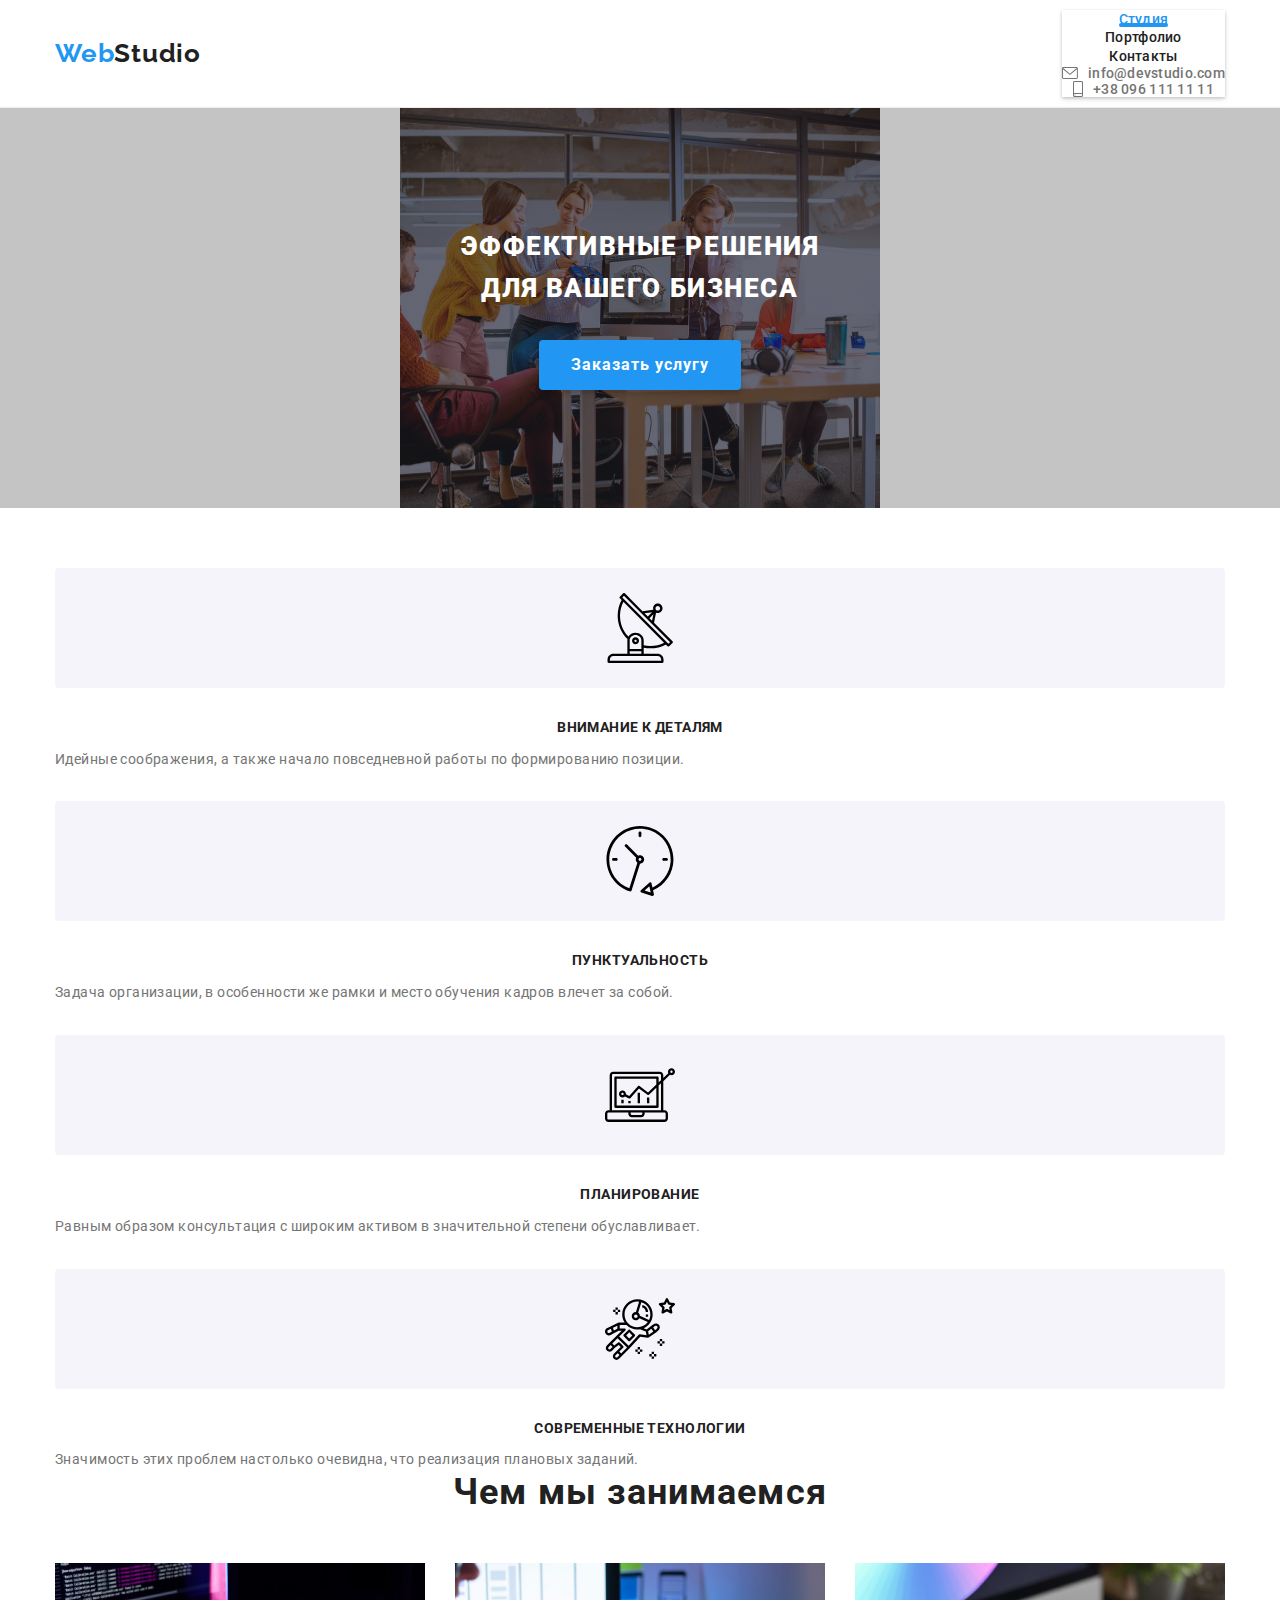
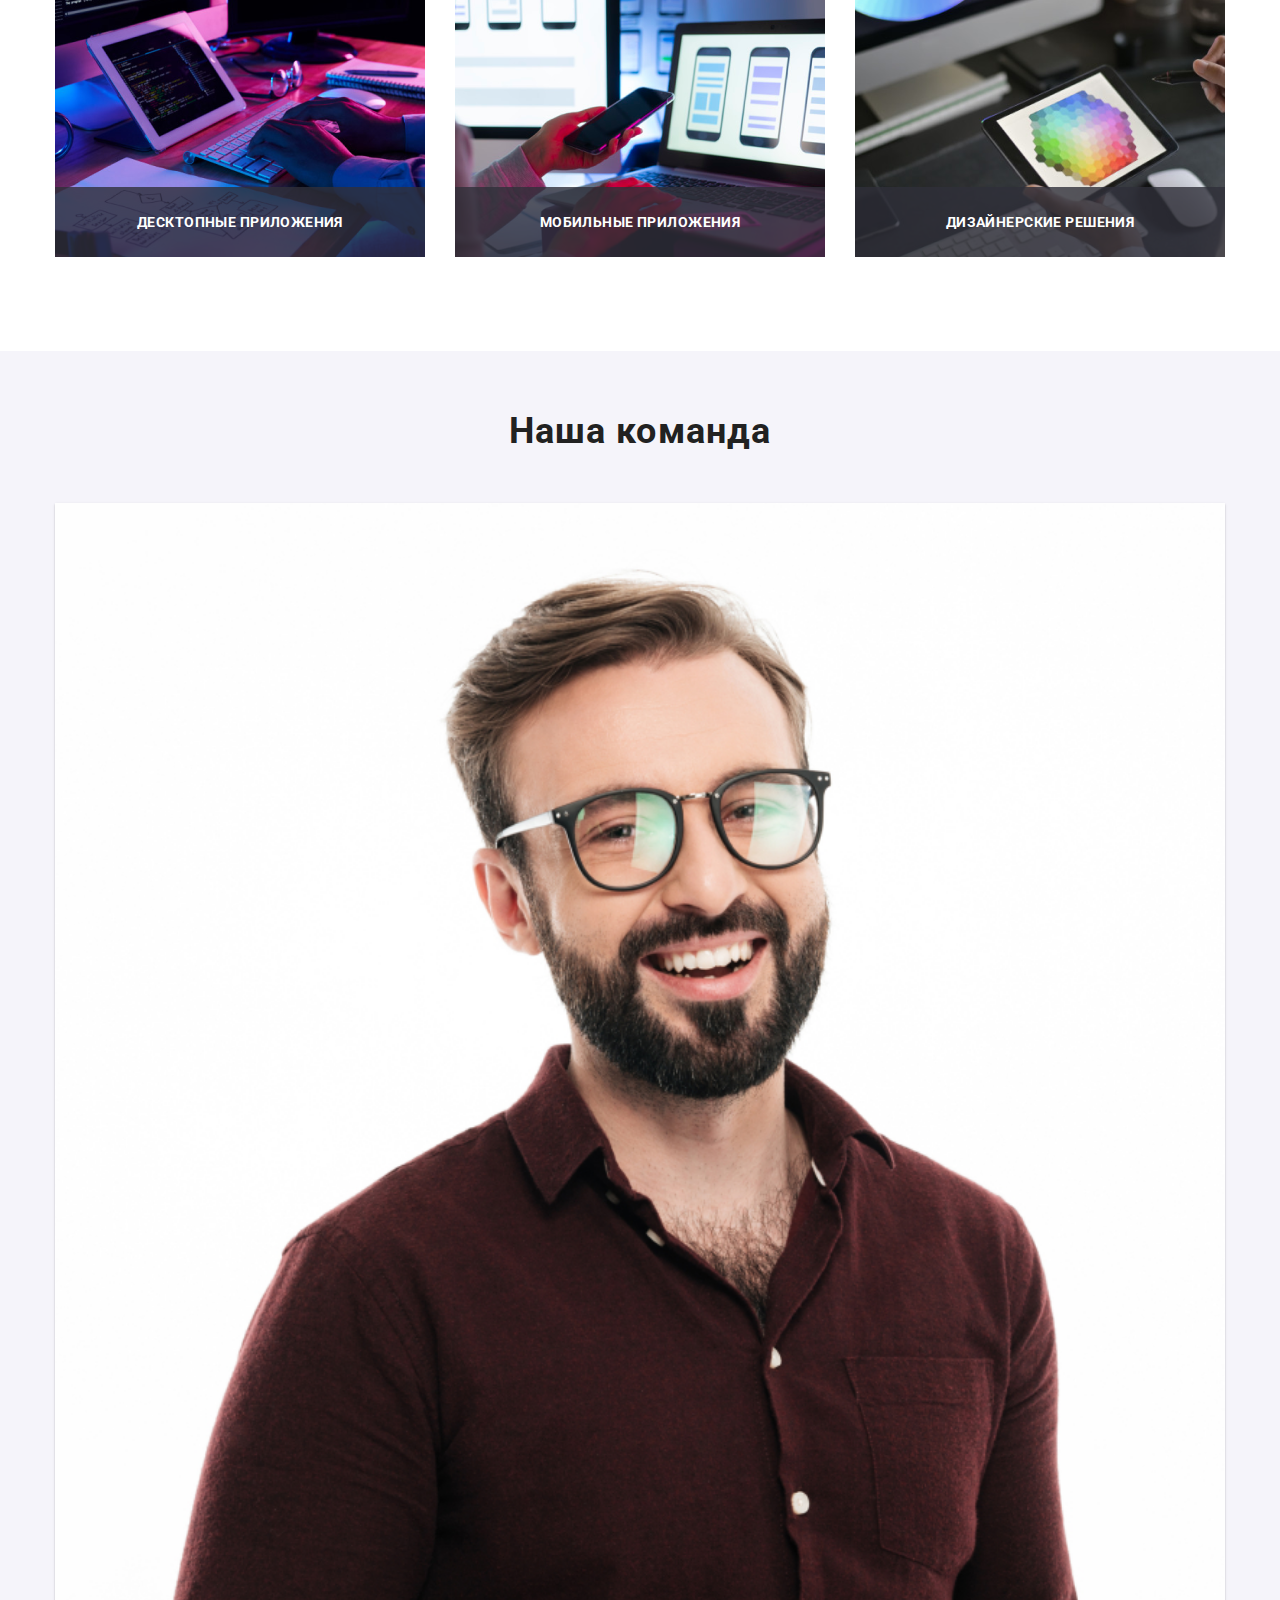
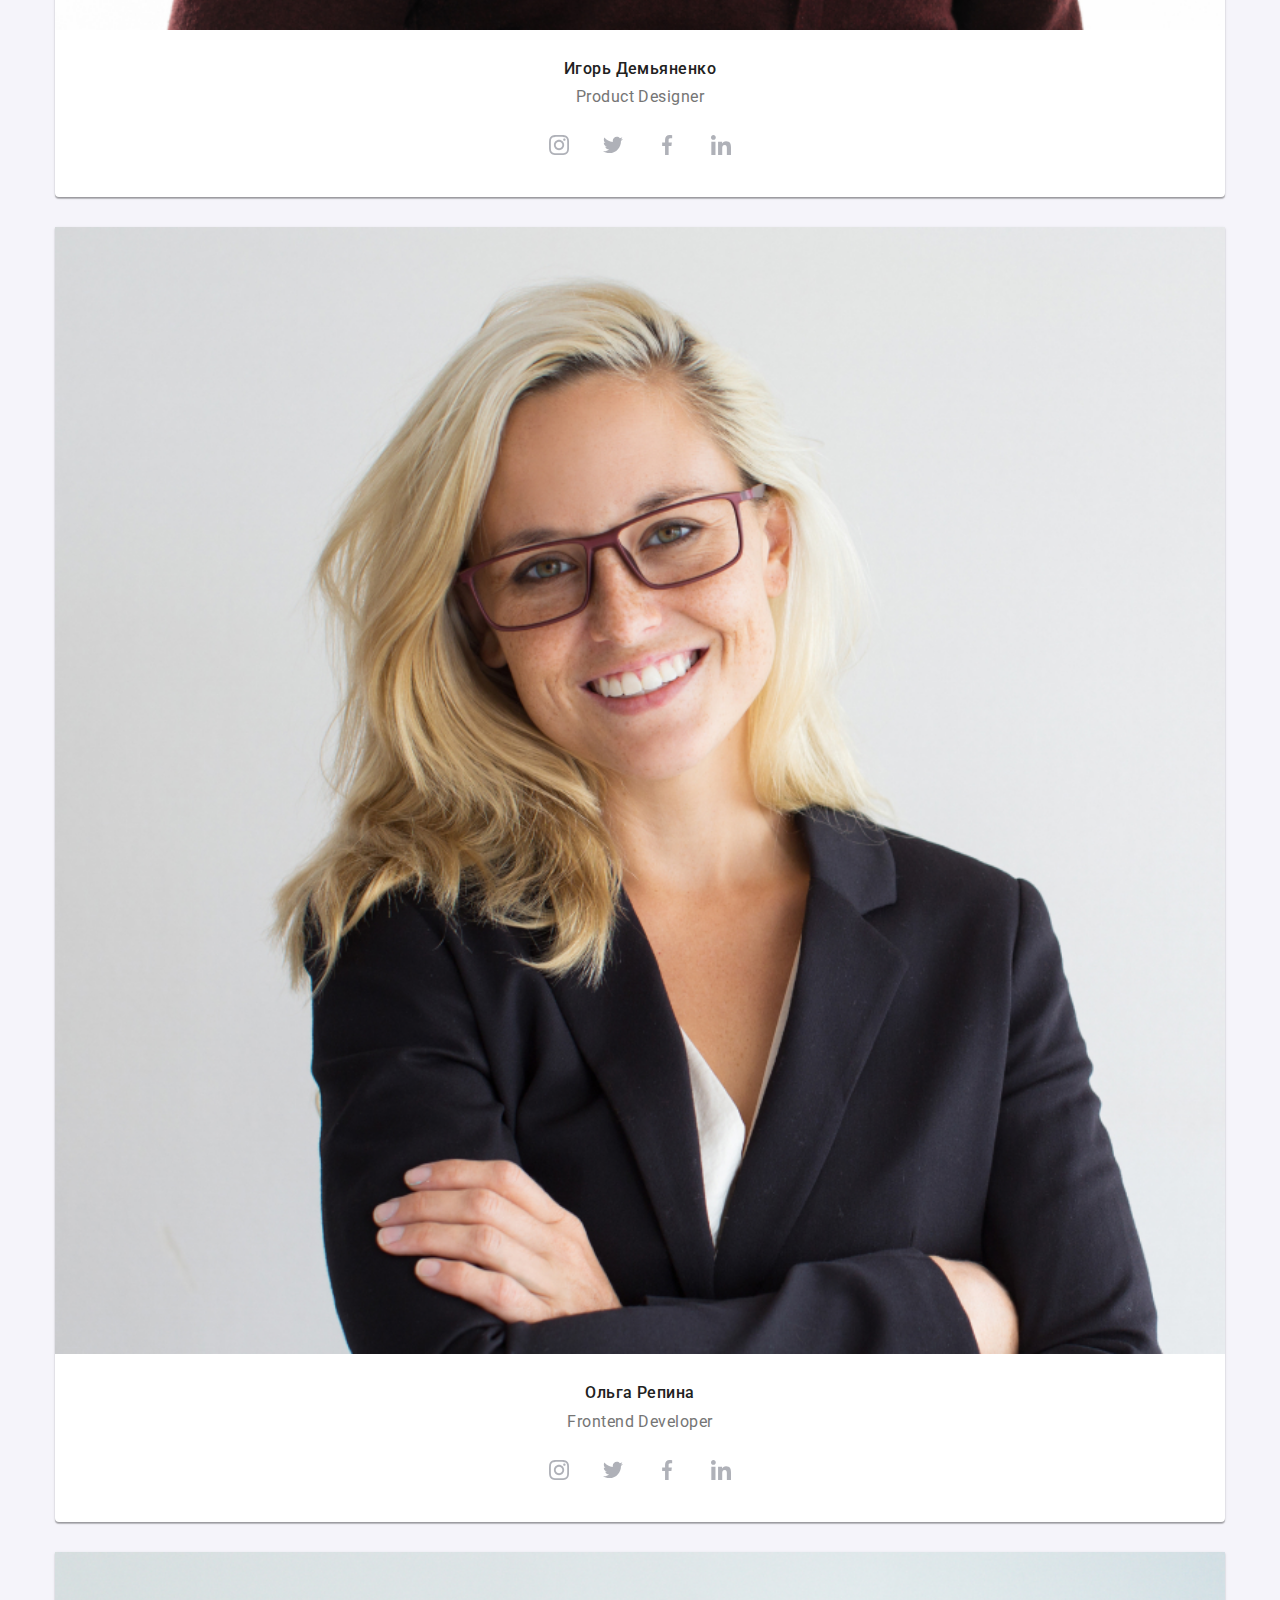
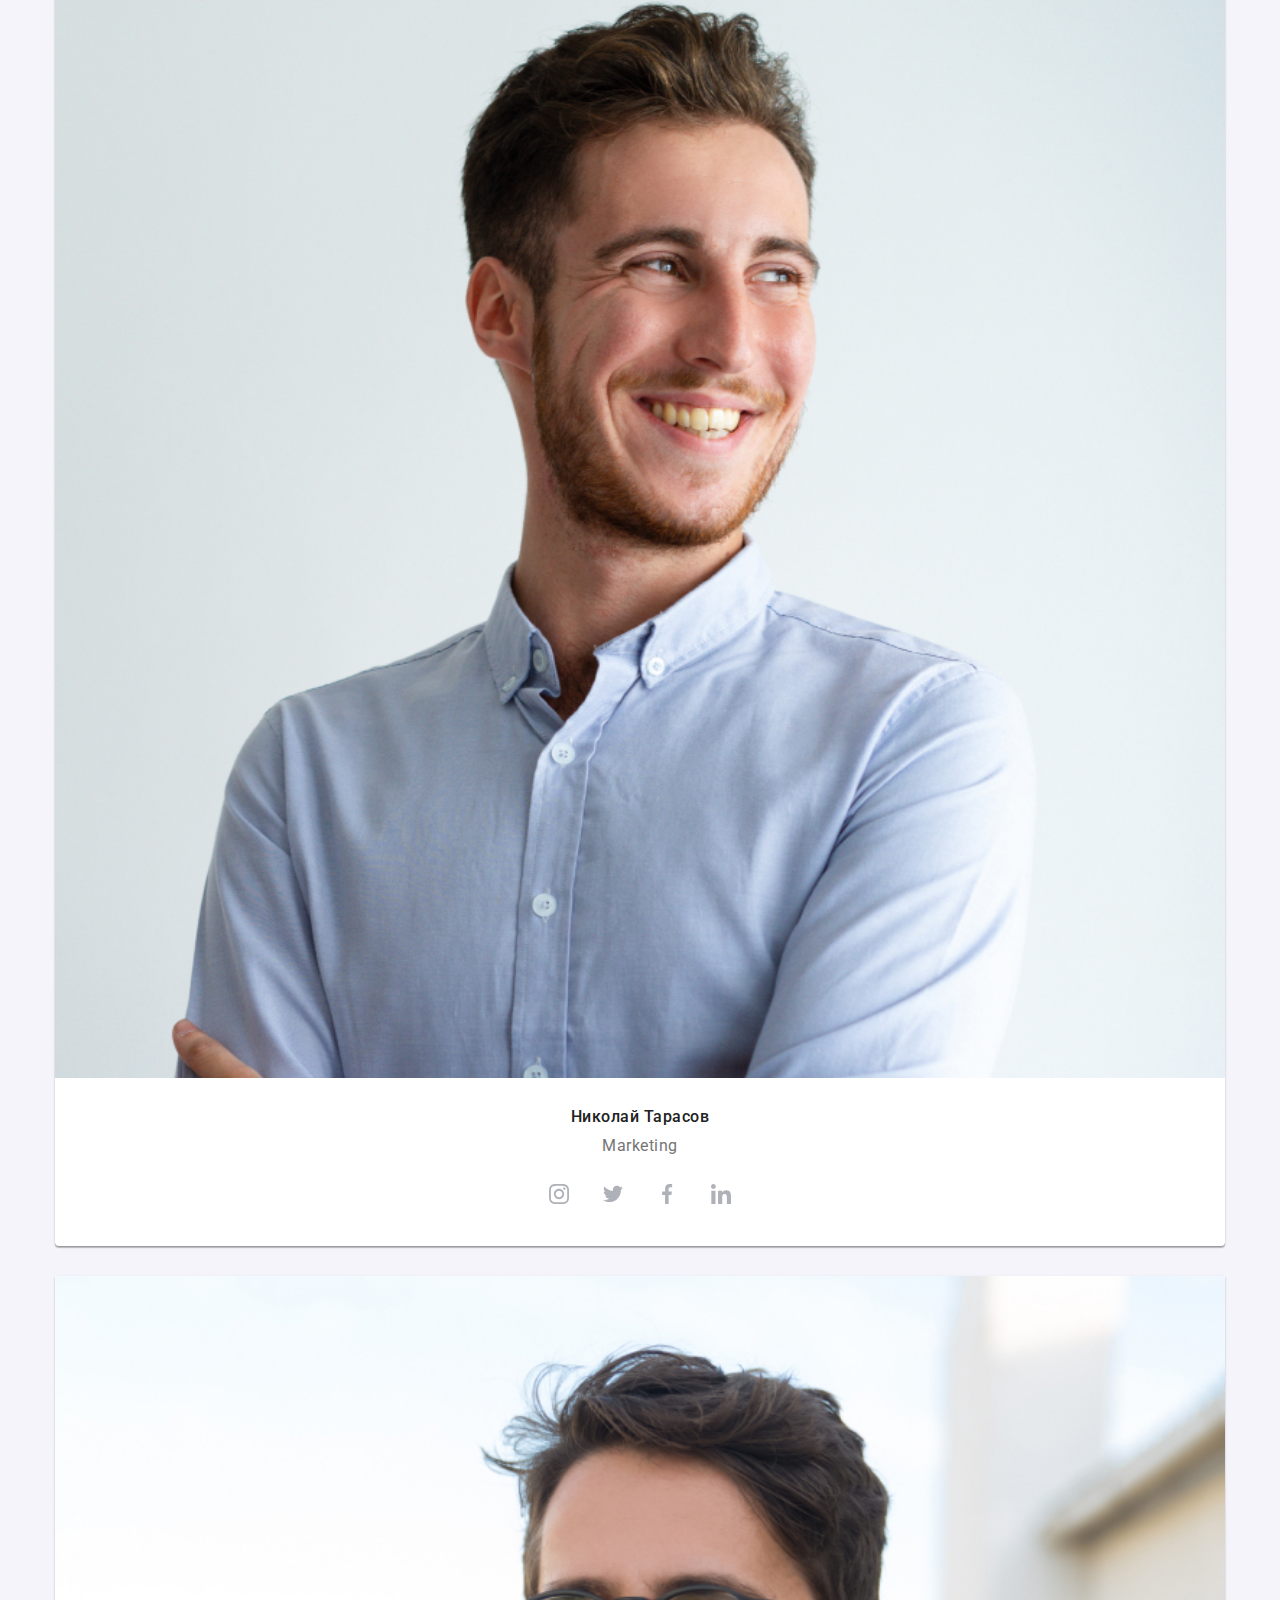
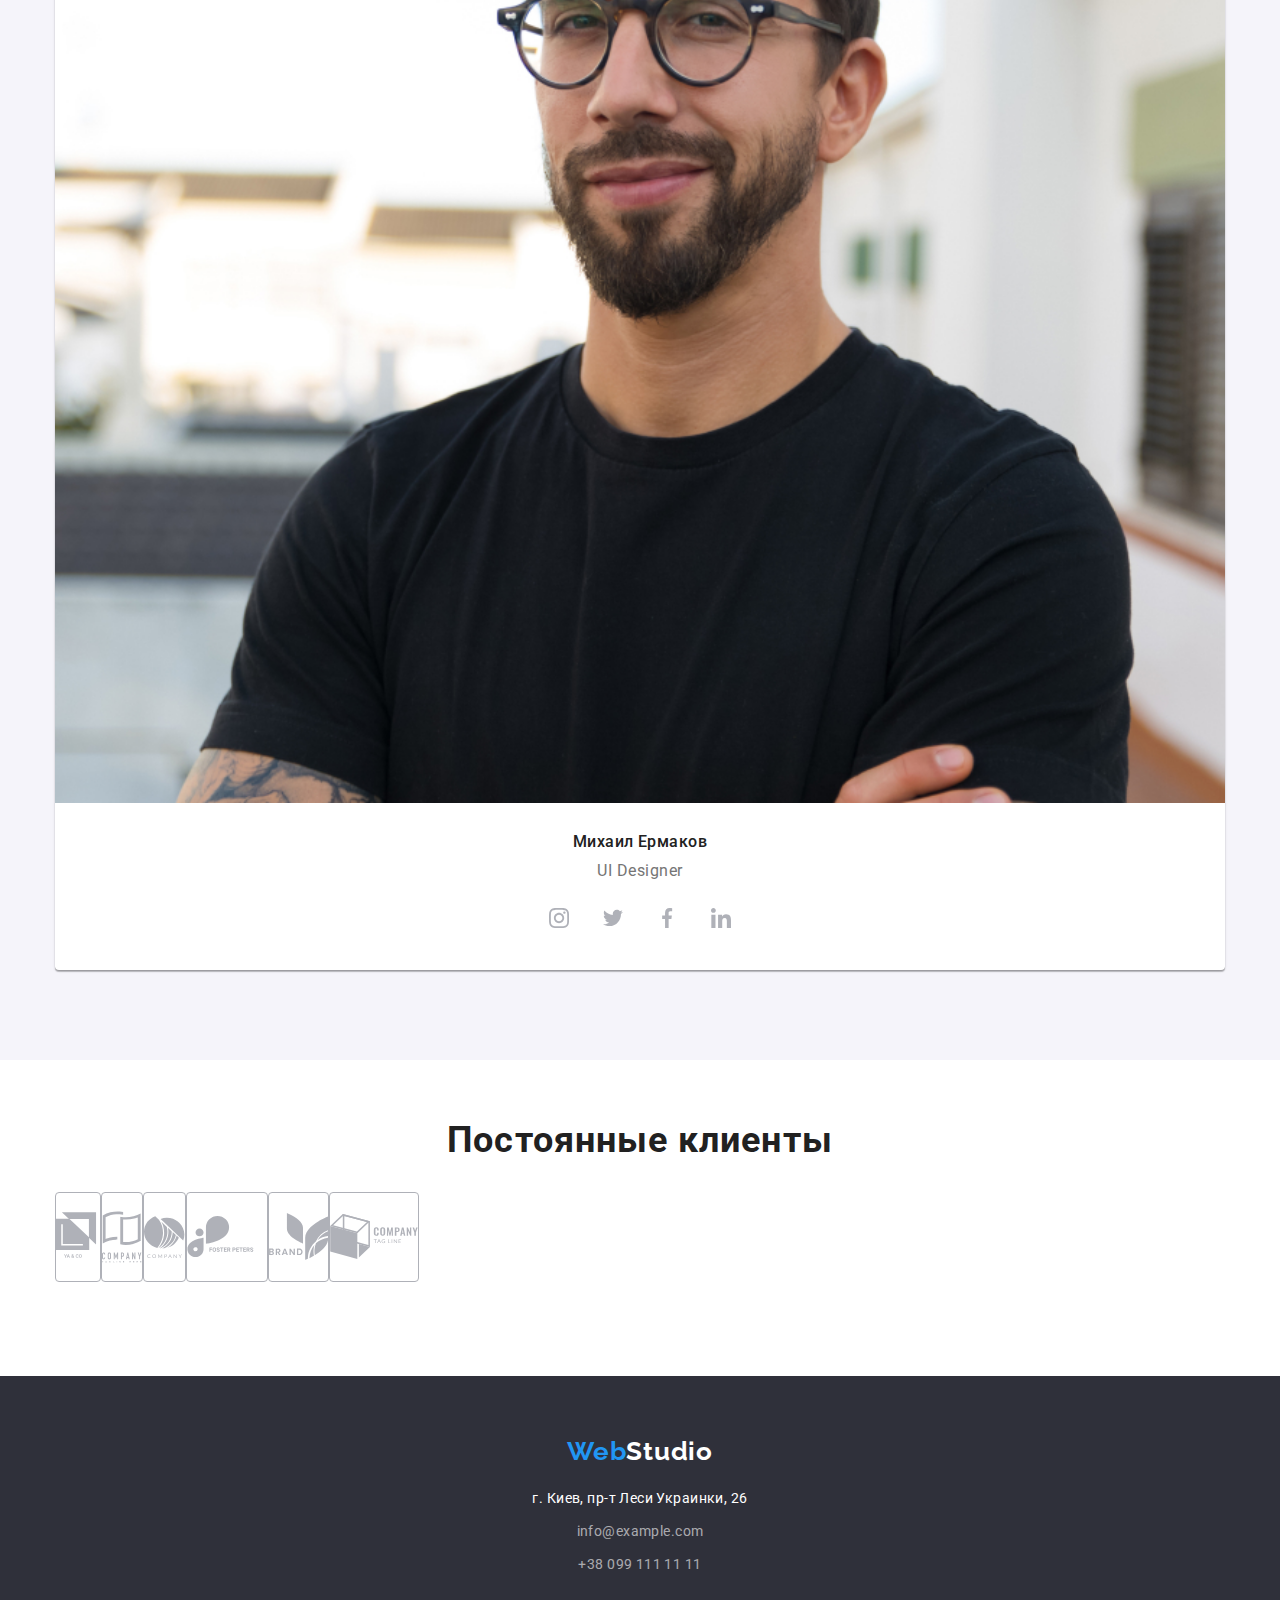
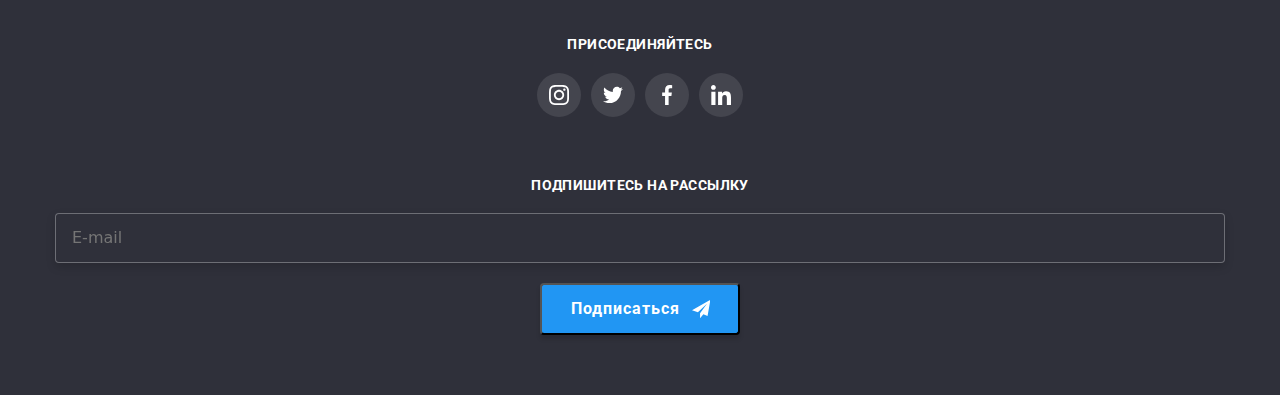
==== index.html @ b7f0b8e4 "Делает мобильную версию футера" ====
<!DOCTYPE html>
<html lang="ru">
    <head>
        <meta charset="UTF-8" />
        <meta name="viewport" content="width=device-width, initial-scale=1.0">
        <title>Document</title>
        <link rel="preconnect" href="https://fonts.gstatic.com">
        <link href="https://fonts.googleapis.com/css2?family=Raleway:wght@700&family=Roboto:wght@400;500;700&display=swap"
            rel="stylesheet">
        <link rel="stylesheet" href="https://cdnjs.cloudflare.com/ajax/libs/modern-normalize/1.0.0/modern-normalize.min.css">
        <link rel="stylesheet" href="./css/main.min.css">
    </head>
    
    <body>
        <header class="header">
            <!-- Шапка -->
            <nav class="header__container container">
                <a class="logo link" href="#"><span class="logo-blue">Web</span>Studio</a>
                <button 
                    type="button" 
                    class="header__button is-open"
                    aria-expanded="false"
                    aria-controls="header__menu"
                    data-menu-button>
                    <svg width="40" height="40" aria-label="Переключатель мобильного меню">
                        <use class="icon-menu" href="./image/sprite.svg#menu"></use>
                        <use class="icon-close" href="./image/sprite.svg#close"></use>
                    </svg>
                </button>
                <div class="header__menu is-open" id="header__menu" data-menu>
                    <ul class="navigation list">
                        <li class="navigation__item">
                            <a class="navigation__link link current" href="#">Студия</a>
                        </li>
                        <li class="navigation__item">
                            <a class="navigation__link link" href="./portfolio.html">Портфолио</a>
                        </li>
                        <li class="navigation__item">
                            <a class="navigation__link link" href="#">Контакты</a>
                        </li>
                    </ul>
                    <ul class="address list">
                        <li class="address__contacts">
                            <a class="address__link link" href="mailto:info@devstudio.com">
                                <svg class="address__mail">
                                    <use href="./image/sprite.svg#icon-mail"></use>
                                </svg>
                                info@devstudio.com</a>
                        </li>
                        <li class="address__contacts">
                            <a class="address__link link" href="tel:+380961111111">
                                <svg class="address__tel">
                                    <use href="./image/sprite.svg#icon-tel"></use>
                                </svg>
                                +38 096 111 11 11</a>
                        </li>
                    </ul>
                </div>
                
                
            </nav>
        </header>
        <main>
            <!-- Герой -->
            <section class="background">
                <div class="hero container">
                    <h1 class="visually-hidden">#</h1>
                    <h2 class="hero__heading">Эффективные решения </br> для вашего бизнеса</h2>
                    <button class="hero__button" href="#" target="_blank" rel="noreferrer noopener" data-modal-open>Заказать услугу</button>
                </div>
            </section>

            <!-- Модальное окно -->

            <div class="backdrop is-hidden" data-modal>
                <div class="modal">
                    <button class="modal__button" data-modal-close>
                        <svg class="modal__icon">
                            <use href="./image/sprite.svg#icon-Vector"></use>
                        </svg>
                    </button> 
                    
                    <!-- Форма -->

                    <form class="modal-form__form">
                        <d class="modal-form__heading">Оставьте свои данные, мы вам перезвоним</d>
                       
                        <div class="modal-form__field">
                            <label for="name">Имя</label>
                            <input type="text" name="name" id="name" class="modal-form__input" autofocus>
                            <svg class="modal-form__icon">
                                <use href="./image/sprite.svg#modal-name"></use>
                            </svg>
                        </div>
                        <div class="modal-form__field">
                            <label for="tel">Телефон</label>
                            <input type="tel" name="tel" id="tel" class="modal-form__input">
                            <svg class="modal-form__icon">
                                <use href="./image/sprite.svg#modal-tel"></use>
                            </svg>
                            
                        </div>
                        <div class="modal-form__field">
                            <label for="mail">Почта</label>
                            <input type="email" name="mail" id="mail" class="modal-form__input">
                            <svg class="modal-form__icon">
                                <use href="./image/sprite.svg#modal-mail"></use>
                            </svg>
                            
                        </div>
                        <div class="modal-form__field">
                            <label for="comment" >Комментарий</label>
                            <textarea class="modal-form__message" name="comment" id="comment" rows="8" placeholder="Введите текст"></textarea>
                        </div>
                        
                        <input class="modal-form__policy visually-hidden" type="checkbox" name="modal-form__policy" value="accept-policy" id="policy">
                        <label for="policy" class="modal-form__policy-text">Соглашаюсь с рассылкой и принимаю&nbsp
                            <a href="#" class="modal-form__policy-link">Условия договора</a>
                        </label>
                        
                        <button type="submit" class="modal-form__button">Отправить</button>

                    </form>
                </div>
            </div>
            
            <!-- Особенности-->
            <section class="features">
                <div class="container">
                    <ul class="features__list list">
                        <li class="features__cards">
                            <div class="features__box">
                                <svg class="features__icon">
                                    <use href="./image/sprite.svg#icon-detail"></use>
                                </svg>
                            </div>
                            <h2 class="visually-hidden">Особенности</h2>
                            <h3 class="features__headlines">Внимание к деталям</h3>
                            <p class="features__text">
                                Идейные соображения, а также 
                                начало повседневной работы по
                                формированию позиции.
                            </p>
                        </li>
                        <li class="features__cards">
                            <div class="features__box">
                                <svg class="features__icon">
                                    <use href="./image/sprite.svg#icon-clock"></use>
                                </svg>
                            </div>
                            <h3 class="features__headlines">Пунктуальность</h3>
                            <p class="features__text">
                                Задача организации, в особенности 
                                же рамки и место обучения кадров 
                                влечет за собой.
                            </p>
                        </li>
                        <li class="features__cards">
                            <div class="features__box">
                                <svg class="features__icon">
                                    <use href="./image/sprite.svg#icon-planen"></use>
                                </svg>
                            </div>
                            <h3 class="features__headlines">Планирование</h3>
                            <p class="features__text">
                                Равным образом консультация с 
                                широким активом в значительной 
                                степени обуславливает.
                            </p>
                        </li>
                        <li class="features__cards">
                            <div class="features__box">
                                <svg class="features__icon">
                                    <use href="./image/sprite.svg#icon-Technologie"></use>
                                </svg>
                            </div>
                            <h3 class="features__headlines">Современные технологии</h3>
                            <p class="features__text">
                                Значимость этих проблем настолько 
                                очевидна, что реализация плановых 
                                заданий.
                            </p>
                        </li>
                    </ul>
                </div>
            </section-->
            <!-- Примеры -->
            <section class="section-example">
                <div class="container">
                    <h2 class="example-headlines">Чем мы занимаемся</h2>
                    <ul class="example list">
                        <li class="example__photo">
                            <img src="./image/img.png" alt="">
                            <p class="example__text">десктопные приложения</p>
                        </li>
                        <li class="example__photo">
                            <img src="./image/img-1.png" alt="">
                            <p class="example__text">мобильные приложения</p>
                        </li>
                        <li class="example__photo">
                            <img src="./image/img-2.png" alt="">
                            <p class="example__text">дизайнерские решения</p>
                        </li>
                    </ul>
                </div>
            </section>
            <!-- Команда -->
            <section class="section-team">
                <div class="container-team container">
                    <h2 class="section-team-headlines">Наша команда</h2>
                    <ul class="team list">
                        <li class="team__cards">
                            <picture>
                                <source srcset="./image/team/igor-mobile.webp 1x, ./image/team/igor-mobile@2x.webp 2x" 
                                media="(max-width: 767px" type="image/webp">
                                <source srcset="./image/team/igor-mobile.jpg 1x, ./image/team/igor-mobile@2x.jpg 2x"
                                media="(max-width: 767px">
                                <img class="team__photo-set" src="./image/igor.jpg" alt="фото">
                            </picture>
                            <h3 class="team__name">Игорь Демьяненко</h3>
                            <p class="team__position">Product Designer</p>
                            <ul class="social-list list">
                                <li class="social-list__item">
                                    <a class="social-list__link link" href="#">
                                        <svg class="social-list__icon">
                                            <use href="./image/sprite.svg#icon-instagram"></use>
                                        </svg>
                                    </a>
                                </li>
                                <li class="social-list__item">
                                    <a class="social-list__link link" href="#">
                                        <svg class="social-list__icon">
                                            <use href="./image/sprite.svg#icon-twitter"></use>
                                        </svg>
                                    </a>
                                </li>
                                <li class="social-list__item">
                                    <a class="social-list__link link" href="#">
                                        <svg class="social-list__icon">
                                            <use href="./image/sprite.svg#icon-facebook"></use>
                                        </svg>
                                    </a>
                                </li>
                                <li class="social-list__item">
                                    <a class="social-list__link link" href="#">
                                        <svg class="social-list__icon"> 
                                            <use href="./image/sprite.svg#icon-linkedin"></use>
                                        </svg>
                                    </a>
                                </li>
                            </ul>
                        </li>
                        <li class="team__cards">
                            <picture>
                                <source srcset="./image/team/olga-mobile.webp 1x, ./image/team/olga-mobile@2x.webp 2x" media="(max-width: 767px"
                                    type="image/webp">
                                <source srcset="./image/team/olga-mobile.jpg 1x, ./image/team/olga-mobile@2x.jpg 2x" media="(max-width: 767px">
                                <img class="team__photo-set" src="./image/olga.jpg" alt="фото">
                            </picture>
                            <h3 class="team__name">Ольга Репина</h3>
                            <p class="team__position">Frontend Developer</p>
                            <ul class="social-list list">
                                <li class="social-list__item">
                                    <a class="social-list__link link" href="#">
                                        <svg class="social-list__icon">
                                            <use href="./image/sprite.svg#icon-instagram"></use>
                                        </svg>
                                    </a>
                                </li>
                                <li class="social-list__item">
                                    <a class="social-list__link link" href="#">
                                        <svg class="social-list__icon">
                                            <use href="./image/sprite.svg#icon-twitter"></use>
                                        </svg>
                                    </a>
                                </li>
                                <li class="social-list__item">
                                    <a class="social-list__link link" href="#">
                                        <svg class="social-list__icon">
                                            <use href="./image/sprite.svg#icon-facebook"></use>
                                        </svg>
                                    </a>
                                </li>
                                <li class="social-list__item">
                                    <a class="social-list__link link" href="#">
                                        <svg class="social-list__icon">
                                            <use href="./image/sprite.svg#icon-linkedin"></use>
                                        </svg>
                                    </a>
                                </li>
                            </ul>
                        </li>
                        <li class="team__cards">
                            <picture>
                                <source srcset="./image/team/nikolai-mobile.webp 1x, ./image/team/nikolai-mobile@2x.webp 2x" media="(max-width: 767px"
                                    type="image/webp">
                                <source srcset="./image/team/nikolai-mobile.jpg 1x, ./image/team/nikolai-mobile@2x.jpg 2x" media="(max-width: 767px">
                                <img class="team__photo-set" src="./image/nicolai.jpg" alt="фото">
                            </picture>
                            <h3 class="team__name">Николай Тарасов</h3>
                            <p class="team__position">Marketing</p>
                            <ul class="social-list list">
                                <li class="social-list__item">
                                    <a class="social-list__link link" href="#">
                                        <svg class="social-list__icon">
                                            <use href="./image/sprite.svg#icon-instagram"></use>
                                        </svg>
                                    </a>
                                </li>
                                <li class="social-list__item">
                                    <a class="social-list__link link" href="#">
                                        <svg class="social-list__icon">
                                            <use href="./image/sprite.svg#icon-twitter"></use>
                                        </svg>
                                    </a>
                                </li>
                                <li class="social-list__item">
                                    <a class="social-list__link link" href="#">
                                        <svg class="social-list__icon">
                                            <use href="./image/sprite.svg#icon-facebook"></use>
                                        </svg>
                                    </a>
                                </li>
                                <li class="social-list__item">
                                    <a class="social-list__link link" href="#">
                                        <svg class="social-list__icon">
                                            <use href="./image/sprite.svg#icon-linkedin"></use>
                                        </svg>
                                    </a>
                                </li>
                            </ul>
                        </li>
                        <li class="team__cards">
                            <picture>
                                <source srcset="./image/team/mihail-mobile.webp 1x, ./image/team/mihail-mobile@2x.webp 2x"
                                    media="(max-width: 767px" type="image/webp">
                                <source srcset="./image/team/mihail-mobile.jpg 1x, ./image/team/mihail-mobile@2x.jpg 2x"
                                    media="(max-width: 767px">
                                <img class="team__photo-set" src="./image/mihail.jpg" alt="фото">
                            </picture>
                            <h3 class="team__name">Михаил Ермаков</h3>
                            <p class="team__position">UI Designer</p>
                            <ul class="social-list list">
                                <li class="social-list__item">
                                    <a class="social-list__link link" href="#">
                                        <svg class="social-list__icon">
                                            <use href="./image/sprite.svg#icon-instagram"></use>
                                        </svg>
                                    </a>
                                </li>
                                <li class="social-list__item">
                                    <a class="social-list__link link" href="#">
                                        <svg class="social-list__icon">
                                            <use href="./image/sprite.svg#icon-twitter"></use>
                                        </svg>
                                    </a>
                                </li>
                                <li class="social-list__item">
                                    <a class="social-list__link link" href="#">
                                        <svg class="social-list__icon">
                                            <use href="./image/sprite.svg#icon-facebook"></use>
                                        </svg>
                                    </a>
                                </li>
                                <li class="social-list__item">
                                    <a class="social-list__link link" href="#">
                                        <svg class="social-list__icon">
                                            <use href="./image/sprite.svg#icon-linkedin"></use>
                                        </svg>
                                    </a>
                                </li>
                            </ul>
                        </li>
                    </ul>
                </div>
            </section>

            <!--Клиенты--> 
            <section class="section-clients">
                <div class="container">
                    <h2 class="section-clients__headlines">Постоянные клиенты</h2>
                    <ul class="clients list">
                        <li class="clients__item">
                            <a class="clients__link link" href="#">
                                <svg class="clients__yago symbol">
                                    <use href="./image/sprite.svg#icon-ya-go"></use>
                                </svg>
                            </a>
                        </li>
                        <li class="clients__item">
                            <a class="clients__link link" href="#">
                                <svg class="clients__tagline symbol">
                                    <use href="./image/sprite.svg#icon-tagline"></use>
                                </svg>
                            </a>
                        </li>
                        <li class="clients__item">
                            <a class="clients__link link" href="#">
                                <svg class="clients__company symbol">
                                    <use href="./image/sprite.svg#icon-company"></use>
                                </svg>
                            </a>
                        </li>
                        <li class="clients__item">
                            <a class="clients__link link" href="#">
                                <svg class="clients__foster symbol">
                                    <use href="./image/sprite.svg#icon-foster"></use>
                                </svg>
                            </a>
                        </li>
                        <li class="clients__item">
                            <a class="clients__link link" href="#">
                                <svg class="clients__brand symbol">
                                    <use href="./image/sprite.svg#icon-brand"></use>
                                </svg>
                            </a>
                        </li>
                        <li class="clients__item">
                            <a class="clients__link link" href="#">
                                <svg class="clients__line symbol">
                                    <use href="./image/sprite.svg#icon-tag-line"></use>
                                </svg>
                            </a>
                        </li>
                        
                    </ul>

                </div>
            </section>
        </main>
        <!-- Футер -->
        <footer class="footer">
            <section class="footer__section container">
                <div class="footer__box">
                    <a class="logo link" href="#">
                        <span class="logo-blue">Web</span>Studio
                    </a>
                    <address class="footer-contact">
                        <ul class="list">
                            <li class="footer-contact__address list">г. Киев, пр-т Леси Украинки, 26</li>
                            <li class="footer-contact__link">
                                <a class="footer-contact__contacts link" href="mailto:info@example.com">info@example.com</a>
                            </li>
                            <li>
                                <a class="footer-contact__contacts link" href="tel:+380991111111">+38 099 111 11 11</a>
                            </li>
                        </ul>
                    </address>
                </div>
                <div class="footer-social">
                    <b class="footer-headlin">присоединяйтесь</b>
                    <ul class="footer-list list">
                        <li class="social-list__item">
                            <a class="social-list__link link" href="#">
                                <svg class="social-list__icon">
                                    <use href="./image/sprite.svg#icon-instagram"></use>
                                </svg>
                            </a>
                        </li>
                        <li class="social-list__item">
                            <a class="social-list__link link" href="#">
                                <svg class="social-list__icon">
                                    <use href="./image/sprite.svg#icon-twitter"></use>
                                </svg>
                            </a>
                        </li>
                        <li class="social-list__item">
                            <a class="social-list__link link" href="#">
                                <svg class="social-list__icon">
                                    <use href="./image/sprite.svg#icon-facebook"></use>
                                </svg>
                            </a>
                        </li>
                        <li class="social-list__item">
                            <a class="social-list__link link" href="#">
                                <svg class="social-list__icon">
                                    <use href="./image/sprite.svg#icon-linkedin"></use>
                                </svg>
                            </a>
                        </li>
                    </ul>
                </div>
                <form>
                    <b class="footer-headlin">Подпишитесь на рассылку</b>
                    <div class="box-sub">
                        <input class="box-sub__mail" type="email" name="mail" placeholder="E-mail">
                        <button class="button-sub" type="submit">Подписаться
                            <svg class="button-sub__icon" width="24px" height="24px">
                                <use href="./image/sprite.svg#icon-modal-send"></use>
                            </svg>
                        </button>
                    </div>
                </form>
            </section>
        </footer>
        
        <script src="./js/modal.js"></script>
        <script src="./js/menu.js"></script>
    </body>
</html>
---- css/main.min.css ----
.visually-hidden{position:absolute !important;clip:rect(1px 1px 1px 1px);clip:rect(1px, 1px, 1px, 1px);padding:0 !important;border:0 !important;height:1px !important;width:1px !important;overflow:hidden}:root{--color-main: #212121;--color-secondary: #757575;--color-accent: #2196f3;--color-grey-translucent: rgba(255, 255, 255, 0.6);--color-white: #ffffff;--color-modal-button: #188ce8;--font-main: 'Roboto', sans-serif;--font-secondary: 'Raleway', sans-serif}body{color:var(--color-main);background-color:var(--color-white);margin:0 auto}.list{list-style:none}.link{text-decoration:none}h1,h2,h3{margin:0}ul,ol{margin:0;padding:0}p{margin:0}img{display:block}.container{padding:0 15px;margin-left:auto;margin-right:auto}@media screen and (min-width: 480px){.container{max-width:480px}}@media screen and (min-width: 768px){.container{max-width:768px}}@media screen and (min-width: 1200px){.container{max-width:1200px}}.social-list__item:not(:last-child){margin-right:10px}.social-list__link{display:flex;justify-content:center;align-items:center;transition-property:fill, background-color;transition-duration:250ms;transition-timing-function:cubic-bezier(0.4, 0, 0.2, 1);width:44px;height:44px;background:rgba(255,255,255,0.1);border-radius:50%}.social-list__link:hover,.social-list__link:focus{background-color:var(--color-accent)}.social-list__link:hover .social-list__icon,.social-list__link:focus .social-list__icon{fill:var(--color-white)}.social-list__icon{width:20px;height:20px;fill:#afb1b8}.logo{font-family:var(--font-secondary);font-weight:bold;font-size:26px;line-height:1.2;letter-spacing:0.03em;color:var(--color-main)}.logo-blue{color:var(--color-accent)}.header{background:var(--color-white);padding-top:10px;padding-bottom:10px;border-bottom:1px solid #ececec}.header__container{display:flex;align-items:center;justify-content:space-between}@media screen and (max-width: 767px){.header{position:relative}}.header__button{display:inline-flex;margin:0;padding:0;border:none;background-color:transparent;width:40px;height:40px}.header__button .icon-close{display:none}.header__button.is-open .icon-close{display:block}.header__button.is-open .icon-menu{display:none}.header__button:hover .icon-close{fill:var(--color-accent)}.header__button:hover .icon-menu{fill:var(--color-accent)}@media screen and (min-width: 768px){.header__button{display:none}}.icon-close{width:18.67px;height:18.67px;fill:var(--color-main)}.icon-menu{width:24px;height:16px;fill:var(--color-main)}.header__menu{background:#ffffff;box-shadow:0px 4px 8px rgba(0,0,0,0.04),0px 2px 4px rgba(0,0,0,0.08),0px 1px 3px rgba(0,0,0,0.16)}@media screen and (max-width: 767px){.header__menu{display:none;position:absolute;top:100%;left:0;width:100%;padding:60px 0}.header__menu.is-open{display:block}}.navigation{text-align:center}.navigation .navigation__link.current{color:var(--color-accent)}@media screen and (max-width: 767px){.navigation{margin-bottom:60px}}@media screen and (max-width: 767px){.navigation__item{margin-bottom:40px}}.navigation__link{position:relative;color:var(--color-main)}.navigation__link.current::after{content:'';position:absolute;left:0;bottom:0;display:block;width:100%;height:4px;background-color:var(--color-accent);border-radius:2px}.navigation__link:hover,.navigation__link:focus{color:var(--color-accent)}@media screen and (max-width: 767px){.navigation__link{padding-bottom:8px}}@media screen and (max-width: 767px){.address__contacts:not(:last-child){margin-bottom:15px}}.address__link{display:flex;justify-content:center;align-items:center;font-family:var(--font-main);font-weight:500;font-size:14px;line-height:1.5;letter-spacing:0.02em;color:var(--color-secondary)}.address__link:hover,.address__link:focus{color:var(--color-accent)}.address__link:hover .contacts__tel,.address__link:focus .contacts__tel{fill:var(--color-accent)}.address__mail{width:16px;height:12px;fill:var(--color-secondary);margin-right:10px}.address__link:hover .address__mail,.contacts__link:focus .address__mail{fill:var(--color-accent)}.address__tel{width:10px;height:16px;fill:var(--color-secondary);margin-right:10px}.address__link:hover .address__tel,.contacts__link:focus .address__tel{fill:var(--color-accent)}.navigation__link,.address__link{font-family:var(--font-main);font-weight:500;font-size:14px;line-height:1.15;letter-spacing:0.02em;transition-property:color;transition-duration:250ms;transition-timing-function:cubic-bezier(0.4, 0, 0.2, 1)}.hero{text-align:center}.hero__heading{margin-bottom:30px;font-family:var(--font-main);font-weight:900;font-size:26px;line-height:1.6;letter-spacing:0.06em;color:var(--color-white);text-transform:uppercase;text-align:center}.hero__button{padding-top:10px;padding-left:32px;padding-right:32px;padding-bottom:10px;background-color:var(--color-accent);min-width:200px;box-shadow:0px 4px 4px rgba(0,0,0,0.15);border-radius:4px;border:none;font-family:var(--font-main);font-weight:bold;font-size:16px;line-height:1.9;letter-spacing:0.06em;color:var(--color-white)}.hero__button:focus{box-shadow:0px 4px 4px rgba(0,0,0,0.15);border-radius:4px}.background{margin-bottom:60px;background-image:linear-gradient(to right, rgba(47,48,58,0.4), rgba(47,48,58,0.4)),url(../image/bg-mobile.jpg);background-repeat:no-repeat;background-position:center;background-size:480px 400px;background-color:#c4c4c4;padding-top:118px;padding-bottom:118px}@media screen and (min-device-pixel-ratio: 2) and (min-width: 320px), screen and (min-resolution: 192dpi) and (min-width: 320px), screen and (min-resolution: 2dppx) and (min-width: 320px){.background{background-image:linear-gradient(to right, rgba(47,48,58,0.4), rgba(47,48,58,0.4)),url("../image/bg-mobile@2x.jpg")}}.backdrop{position:fixed;top:0%;left:0%;width:100%;height:100%;background-color:rgba(0,0,0,0.2);padding:93px 15px 94px;overflow-y:scroll;opacity:1;transition-property:opacity;transition-duration:250ms;transition-timing-function:cubic-bezier(0.4, 0, 0.2, 1);z-index:2}.backdrop.is-hidden{opacity:0;pointer-events:none}.backdrop.is-hidden .modal{transform:translate(-50%, -50%) scale(0.7)}.modal{position:fixed;top:50%;left:50%;transform:translate(-50%, -50%) scale(1);transition-property:transform;transition-duration:250ms;transition-timing-function:cubic-bezier(0.4, 0, 0.2, 1);min-width:450px;min-height:609px;padding:40px;background:var(--color-white);box-shadow:0px 1px 3px rgba(0,0,0,0.12),0px 1px 1px rgba(0,0,0,0.14),0px 2px 1px rgba(0,0,0,0.2);border-radius:4px}.modal__icon{width:11px;height:11px;fill:#000000}.modal__button{position:absolute;top:8px;right:8px;min-width:30px;min-height:30px;display:flex;justify-content:center;align-items:center;cursor:pointer;background:var(--color-white);border:1px solid rgba(0,0,0,0.1);box-sizing:border-box;border-radius:50%;transition-property:filter;transition-duration:250ms;transition-timing-function:cubic-bezier(0.4, 0, 0.2, 1)}.modal-form__heading{font-family:var(--font-main);font-style:normal;font-weight:bold;font-size:20px;line-height:1.5;text-align:center;letter-spacing:0.03em;color:var(--color-main);margin-bottom:12px}.modal-form__form{display:flex;flex-direction:column}.modal-form__field{position:relative;margin-bottom:20px}.modal-form__message{resize:none}.modal-form__input{border:1px solid rgba(33,33,33,0.2);box-sizing:border-box;border-radius:4px;width:100%;height:40px;margin:0;padding:0;padding-left:42px;margin-top:4px;cursor:pointer;transition-property:border;transition-duration:250ms;transition-timing-function:cubic-bezier(0.4, 0, 0.2, 1)}.modal-form__input:hover,.modal-form__input:focus{border:1px solid var(--color-accent);outline:var(--color-accent)}.modal-form__input:hover ~ .modal-form__icon,.modal-form__input:focus ~ .modal-form__icon{fill:var(--color-accent)}.modal-form__icon{position:absolute;bottom:11px;left:12px;display:flex;align-items:center;justify-content:center;color:#000000;width:18px;height:18px;transition-property:fill;transition-duration:250ms;transition-timing-function:cubic-bezier(0.4, 0, 0.2, 1)}.modal-form__message{border:1px solid rgba(33,33,33,0.2);box-sizing:border-box;border-radius:4px;cursor:pointer;width:100%;height:120px;padding:12px 16px;margin-top:4px;transition-property:border;transition-duration:250ms;transition-timing-function:cubic-bezier(0.4, 0, 0.2, 1)}.modal-form__message:hover,.modal-form__message:focus{border:1px solid var(--color-accent);outline:var(--color-accent)}.modal-form__policy-text{display:flex;justify-content:center;align-items:center;margin-bottom:30px;cursor:pointer;font-family:var(--font-main);font-style:normal;font-weight:normal;font-size:12px;line-height:1.16;letter-spacing:0.03em;color:var(--color-secondary)}.modal-form__policy-text::before{content:'';width:16px;height:15px;background-image:url("../image/checkbox.svg");margin-right:8px}.modal-form__policy-link{text-decoration-line:underline;color:var(--color-accent);text-decoration-skip-ink:none}.modal-form__button{display:block;width:200px;padding:10px 55px 10px 56px;margin:0 auto;cursor:pointer;background:var(--color-modal-button);box-shadow:0px 4px 4px rgba(0,0,0,0.15);border-radius:4px;border:none;font-family:var(--font-main);font-style:normal;font-weight:bold;font-size:16px;line-height:1.8;letter-spacing:0.06em;color:var(--color-white)}.modal-form__policy:checked+.modal-form__policy-text::before{background-color:var(--color-accent);background-image:url("../image/checkbox-white.svg");background-size:16px 15px;background-repeat:no-repeat;background-position:50% 50%;padding-top:4px 3px 3px 3px;cursor:pointer}.features{margin-bottom:60px}.features__headlines{font-family:var(--font-main);font-weight:bold;font-size:14px;line-height:1.4;letter-spacing:0.03em;text-transform:uppercase;text-align:center;margin-bottom:10px}.features__text{font-family:var(--font-main);font-weight:normal;font-size:14px;line-height:1.71;letter-spacing:0.03em;color:var(--color-secondary)}.features__cards:not(:last-child){margin-bottom:30px}.features__box{display:flex;justify-content:center;align-items:center;margin-bottom:30px;width:100%;padding:25px 100px 25px 100px;background:#f5f4fa;border-radius:4px}.features__icon{display:block;width:70px;height:70px}.example{display:flex}.example__text{position:absolute;bottom:0;width:100%;padding:27px 82px;font-family:var(--font-main);font-weight:bold;font-size:14px;line-height:1.15;text-align:center;letter-spacing:0.03em;text-transform:uppercase;color:var(--color-white);background:rgba(47,48,58,0.8)}.example-headlines{text-align:center;margin-bottom:50px}.example-headlines,.section-team-headlines{font-family:var(--font-main);font-weight:bold;font-size:36px;line-height:1.15;letter-spacing:0.03em}.section-example{margin-bottom:94px}@media screen and (max-width: 767px){.section-example{display:none}}.example__photo{position:relative}.example__photo:not(:last-child){margin-right:30px}.team__position{color:var(--color-secondary);font-weight:normal;margin-bottom:16px}.team__name{margin-bottom:10px;font-weight:500}.team__photo-set{margin-bottom:30px;width:100%;display:block;max-width:100%;height:auto}.team__name,.team__position{font-family:var(--font-main);font-style:normal;font-size:16px;line-height:1.18;letter-spacing:0.03em}.team__cards{padding-bottom:30px;width:100%;margin-bottom:30px;background:#ffffff;box-shadow:0px 1px 3px rgba(0,0,0,0.12),0px 1px 1px rgba(0,0,0,0.14),0px 2px 1px rgba(0,0,0,0.2);border-radius:0px 0px 4px 4px}.container-team{text-align:center}.section-team{background:#f5f4fa;margin-bottom:60px;padding-bottom:60px;padding-top:60px}.section-team-headlines{margin-bottom:50px}.social-list{display:flex;justify-content:center}.section-clients{margin-bottom:94px}.section-clients__headlines{font-family:var(--font-main);font-weight:bold;font-size:36px;line-height:1.15;text-align:center;letter-spacing:0.03em;margin-bottom:30px}.clients{display:flex;flex-wrap:wrap}@media screen and (max-width: 767px){.clients{margin-top:-30px;margin-left:-30px}.clients__item{flex-basis:calc(100% / 2 - 30px);margin-top:30px;margin-left:30px}}.clients__yago{width:44.27px;height:49.23px}.clients__tagline{width:40px;height:52px}.clients__company{width:41px;height:42.6px}.clients__foster{width:79.66px;height:42.02px}.clients__brand{width:59px;height:47px}.clients__line{width:88.48px;height:45.44px}.clients__link{display:flex;justify-content:center;align-items:center;transition-property:border;transition-duration:250ms;transition-timing-function:cubic-bezier(0.4, 0, 0.2, 1);height:90px;border:1px solid #afb1b8;border-radius:4px}.clients__link:hover,.clients__link:focus{border:1px solid var(--color-accent)}.symbol{fill:#afb1b8;display:block;transition-property:fill;transition-duration:250ms;transition-timing-function:cubic-bezier(0.4, 0, 0.2, 1)}.clients__link:hover .symbol,.clients__link:focus .symbol{fill:var(--color-accent)}.footer{background-color:#2f303a;padding-top:60px;padding-bottom:60px}.footer-contact{font-style:normal;min-width:231px;text-align:center;margin-bottom:60px}.footer-contact,.footer-contact__contacts{font-family:var(--font-main);font-weight:normal;font-size:14px;line-height:1.7;letter-spacing:0.03em}.footer-contact__address{color:var(--color-white);margin-bottom:9px}.footer-contact__contacts{color:var(--color-grey-translucent)}.footer-contact__link{margin-bottom:9px}.footer__box>.logo{display:block;margin-bottom:20px;color:var(--color-white)}.footer__section{text-align:center}.footer-headlin{display:block;margin-bottom:20px;font-family:var(--font-main);font-weight:bold;font-style:normal;font-size:14px;line-height:1.15;letter-spacing:0.03em;text-transform:uppercase;color:var(--color-white)}.footer-list{display:flex;justify-content:center;margin-bottom:60px}.footer-social .social-list__icon{fill:var(--color-white)}.box-sub__mail{width:100%;height:50px;margin-bottom:20px;padding-left:16px;cursor:pointer;border:1px solid rgba(255,255,255,0.3);box-sizing:border-box;filter:drop-shadow(0px 4px 4px rgba(0,0,0,0.15));border-radius:4px;background-color:#2f303a}.button-sub{display:flex;align-items:center;margin:0 auto;max-width:200px;padding:10px 28px 10px 29px;background:var(--color-accent);box-shadow:0px 4px 4px rgba(0,0,0,0.15);border-radius:4px;cursor:pointer;font-family:var(--font-main);font-style:normal;font-weight:bold;font-size:16px;line-height:1.8;letter-spacing:0.06em;color:var(--color-white)}.button-sub__icon{margin-left:12px;width:24px;height:24px;fill:var(--color-white)}.section-portfolio{margin-top:94px;margin-bottom:94px}.filters{display:flex;justify-content:center;margin-bottom:50px}.filters-button{font-family:var(--font-main);font-weight:500;font-size:16px;line-height:1.6;letter-spacing:0.03em;color:var(--color-main);border:solid transparent;border-radius:4px;padding-top:6px;padding-right:22px;padding-bottom:6px;padding-left:22px;transition:250ms cubic-bezier(0.4, 0, 0.2, 1)}.filters-button:hover,.filters-button:focus{color:var(--color-white);background-color:var(--color-accent);box-shadow:0px 3px 1px rgba(0,0,0,0.1),0px 1px 2px rgba(0,0,0,0.08),0px 2px 2px rgba(0,0,0,0.12)}.filters-box:not(:last-child){margin-right:8px}.projects{display:flex;flex-wrap:wrap}.projects__box{width:370px;margin-left:30px;margin-top:30px}.projects__box:nth-child(3n+1){margin-left:0px}.projects__box:nth-child(-n+3){margin-top:0px}.border{background:var(--color-white);border:1px solid #eeeeee;box-sizing:border-box;padding:24px 20px;border-top:none}.border__heading{font-family:var(--font-main);font-weight:bold;font-size:18px;line-height:2;letter-spacing:0.06em;color:var(--color-main)}.border__description{font-family:var(--font-main);font-weight:normal;font-size:16px;line-height:1.9;letter-spacing:0.03em;color:var(--color-secondary)}.projects__link:hover,.projects__link:focus{display:block;box-shadow:0px 1px 1px rgba(0,0,0,0.12),0px 4px 4px rgba(0,0,0,0.06),1px 4px 6px rgba(0,0,0,0.16)}.projects-overlay{position:relative;overflow:hidden}.projects-overlay__cover{width:370px;height:294px}.projects-overlay__text{position:absolute;top:0;left:0;width:100%;height:100%;transition-property:transform;transition-duration:250ms;transition-timing-function:cubic-bezier(0.4, 0, 0.2, 1);transform:translateY(100%);padding:63px 24px;font-family:var(--font-main);font-style:normal;font-weight:normal;font-size:18px;line-height:1.55;letter-spacing:0.03em;color:var(--color-white);background:rgba(33,150,243,0.9)}.projects__link:hover .projects-overlay__text,.projects__link:focus .projects-overlay__text{transform:translateY(0%)}
/*# sourceMappingURL=main.min.css.map */
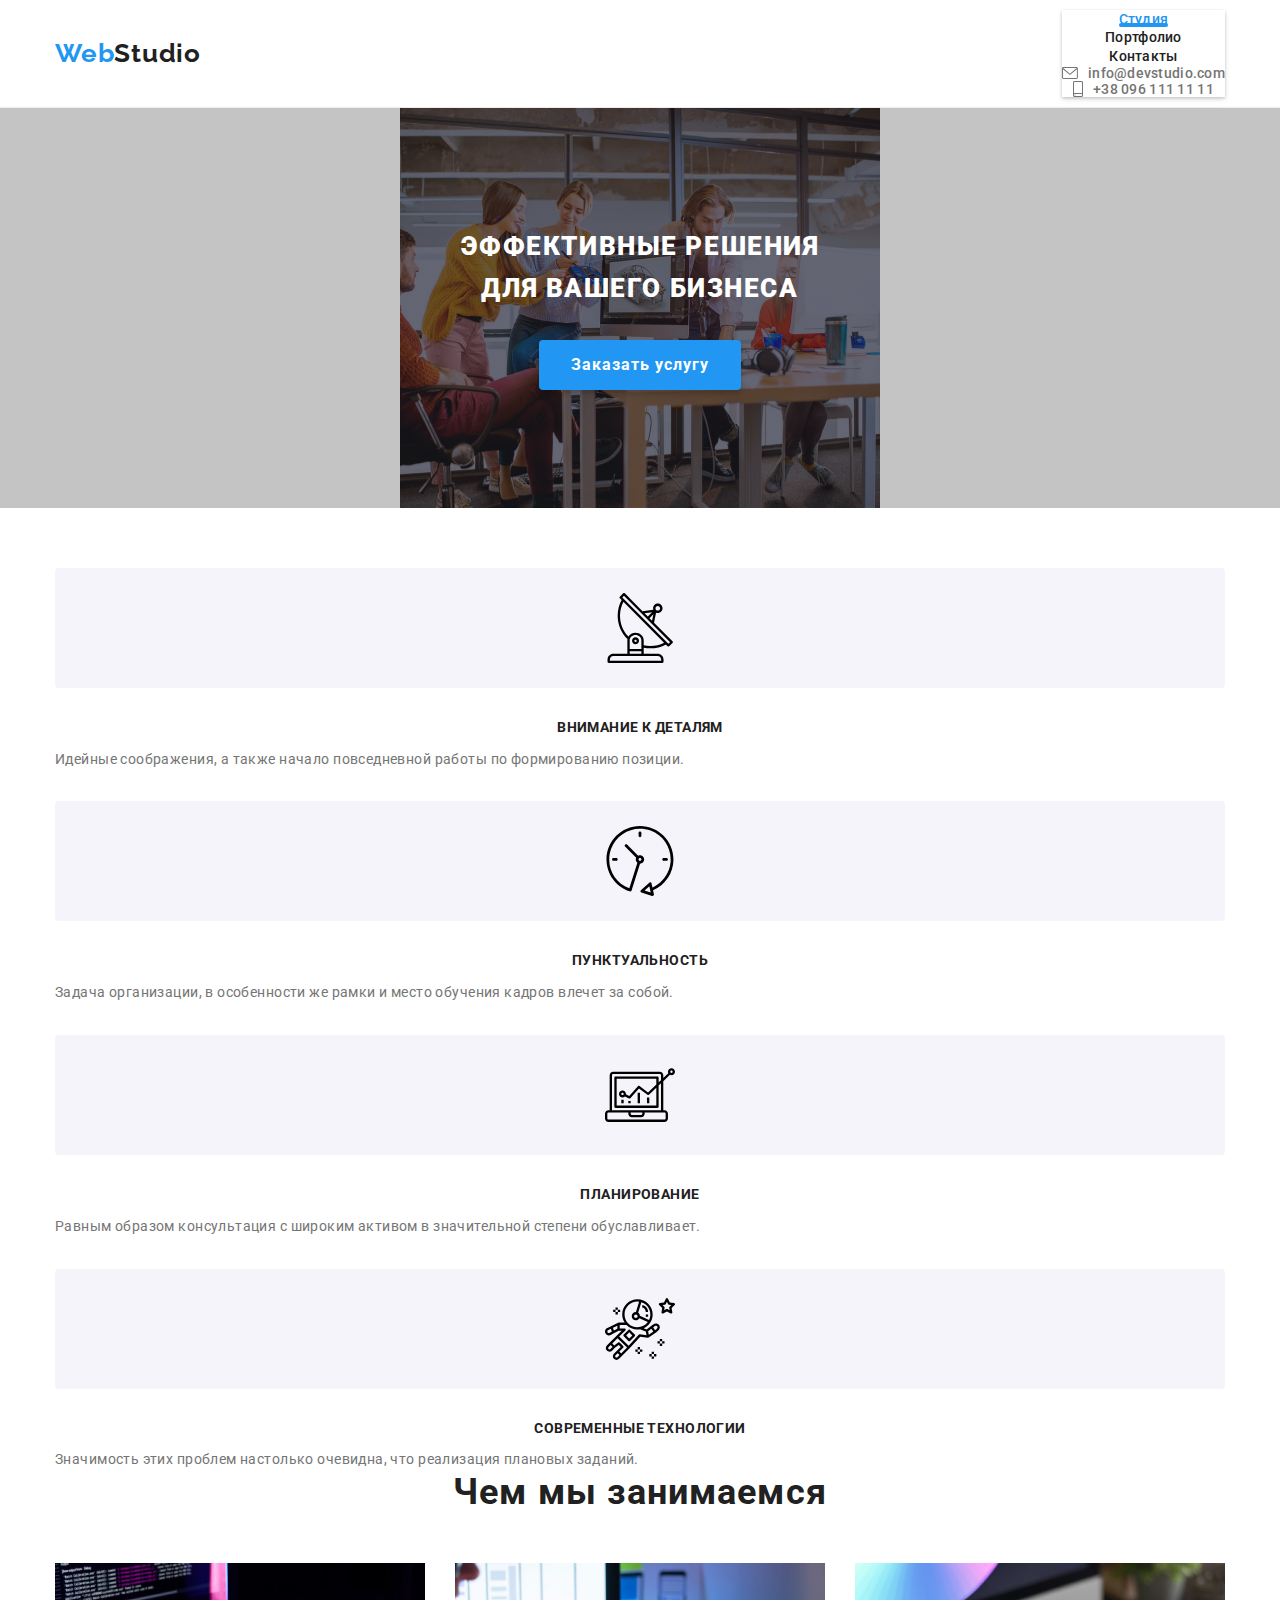
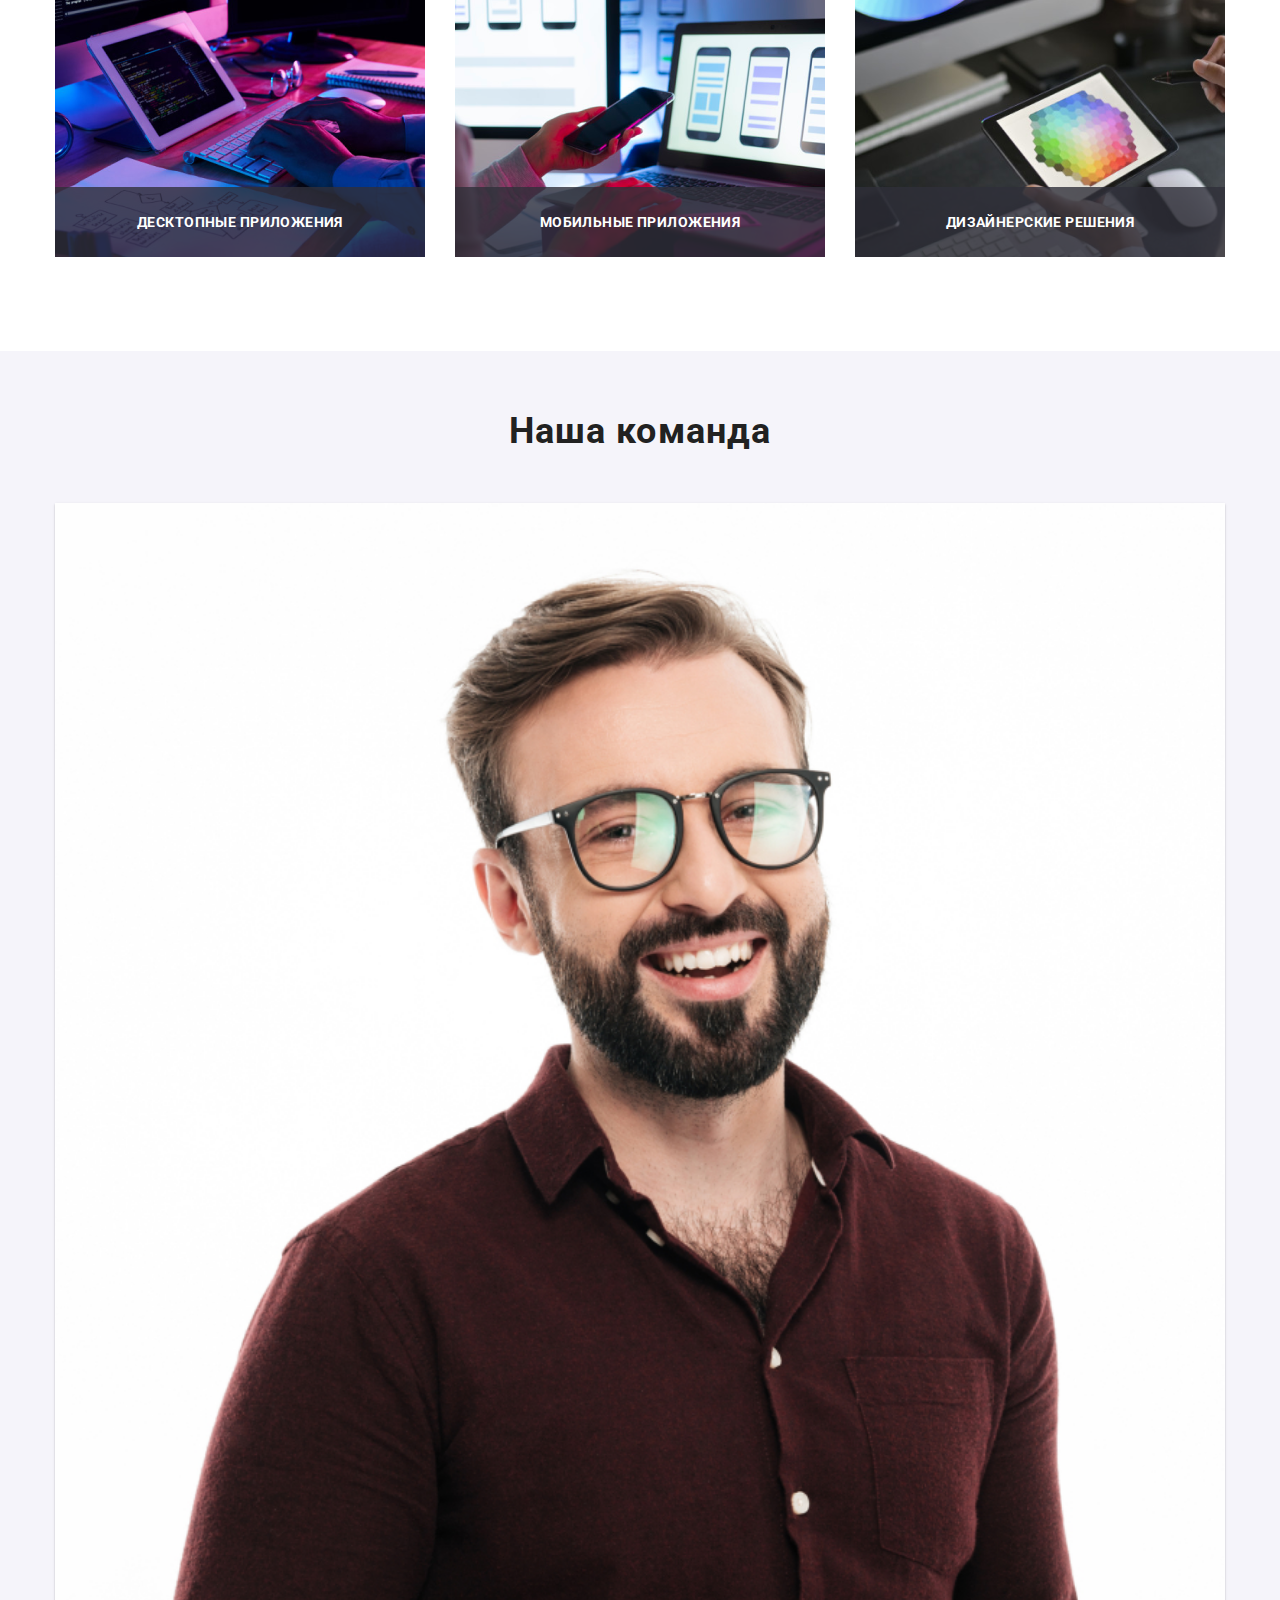
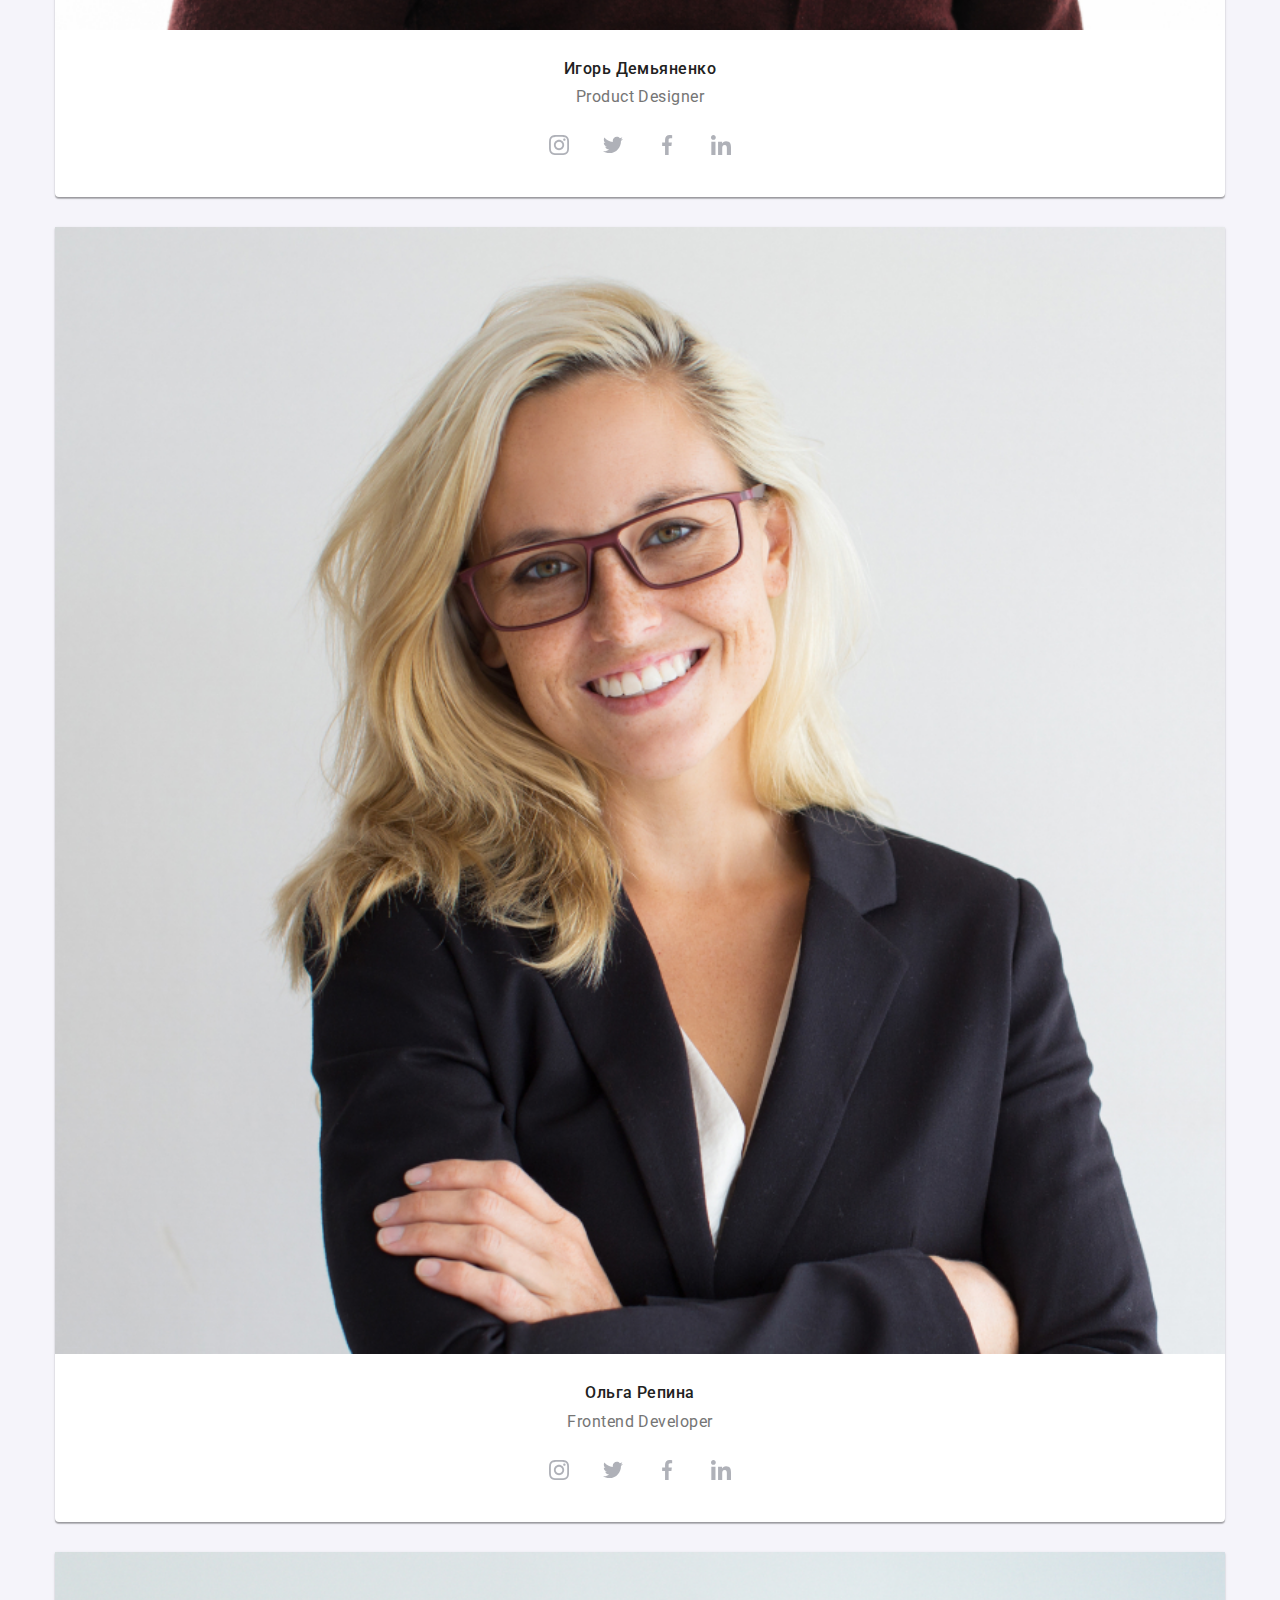
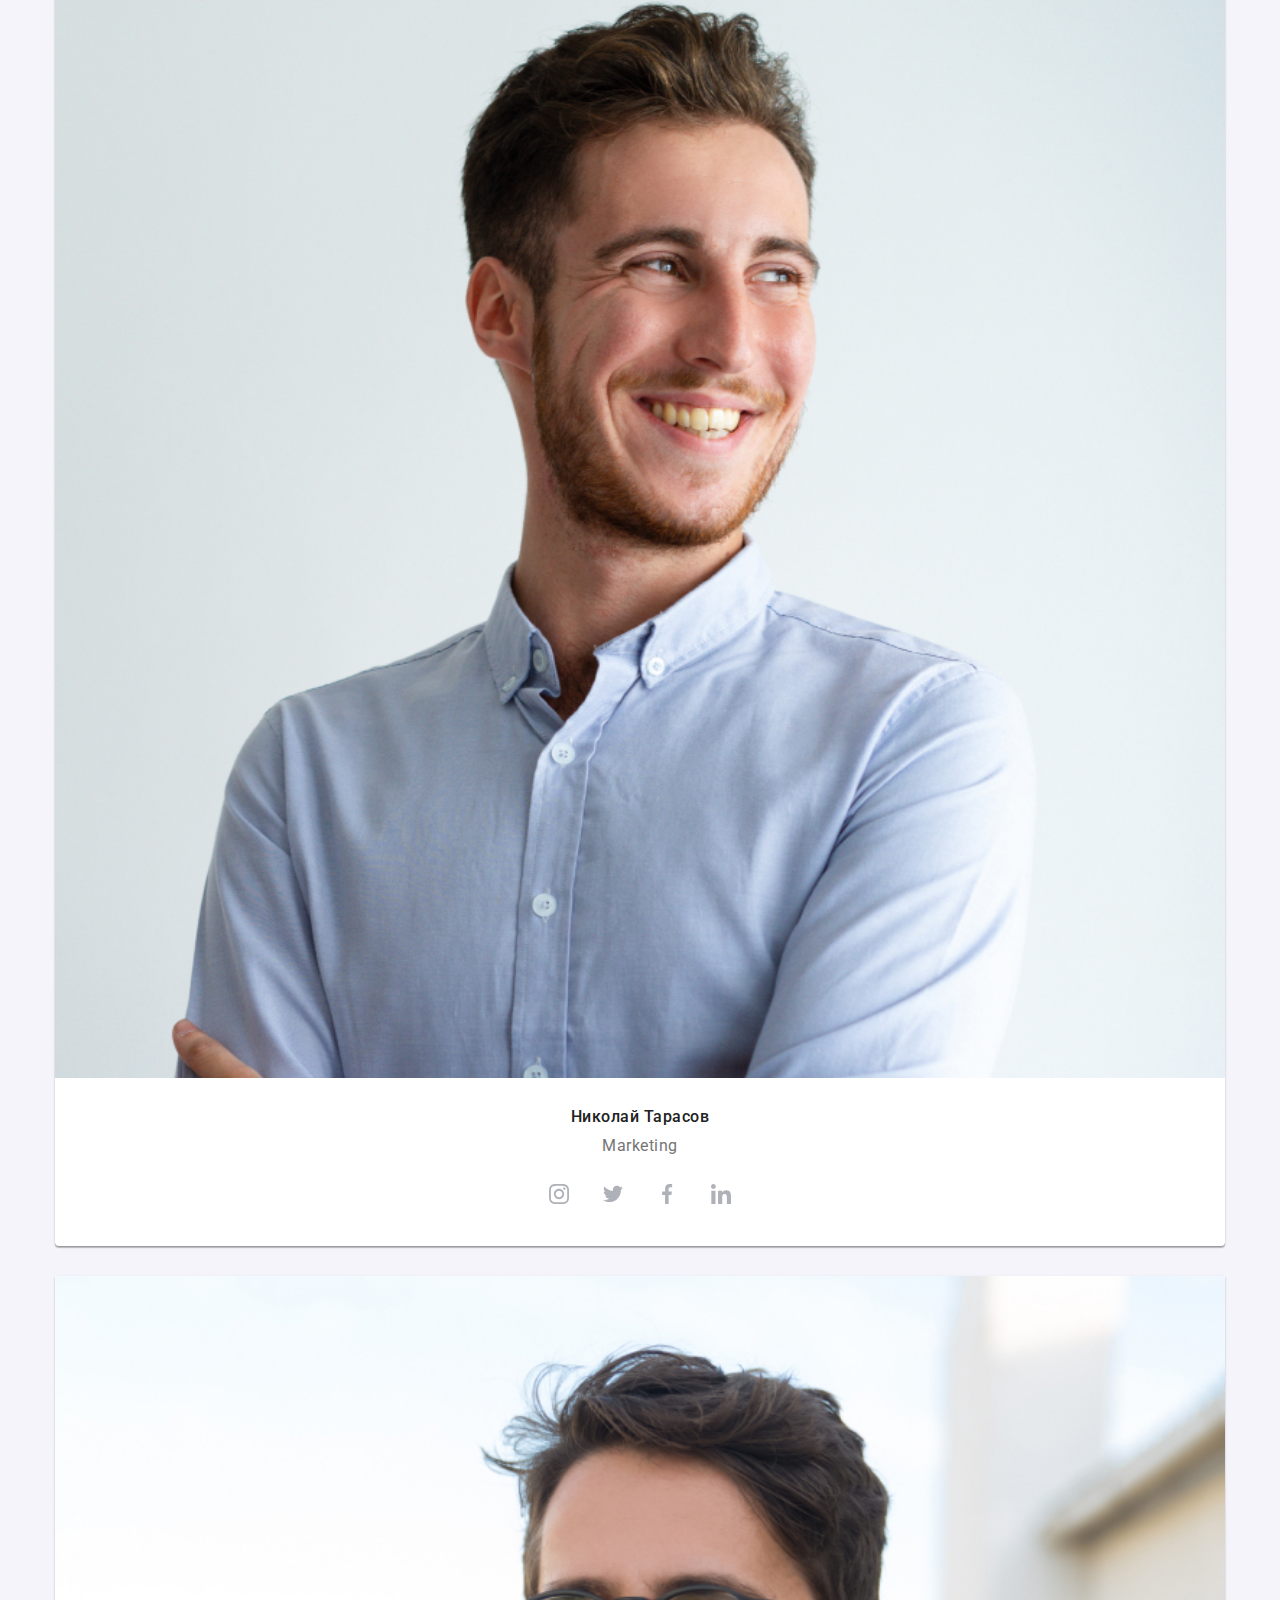
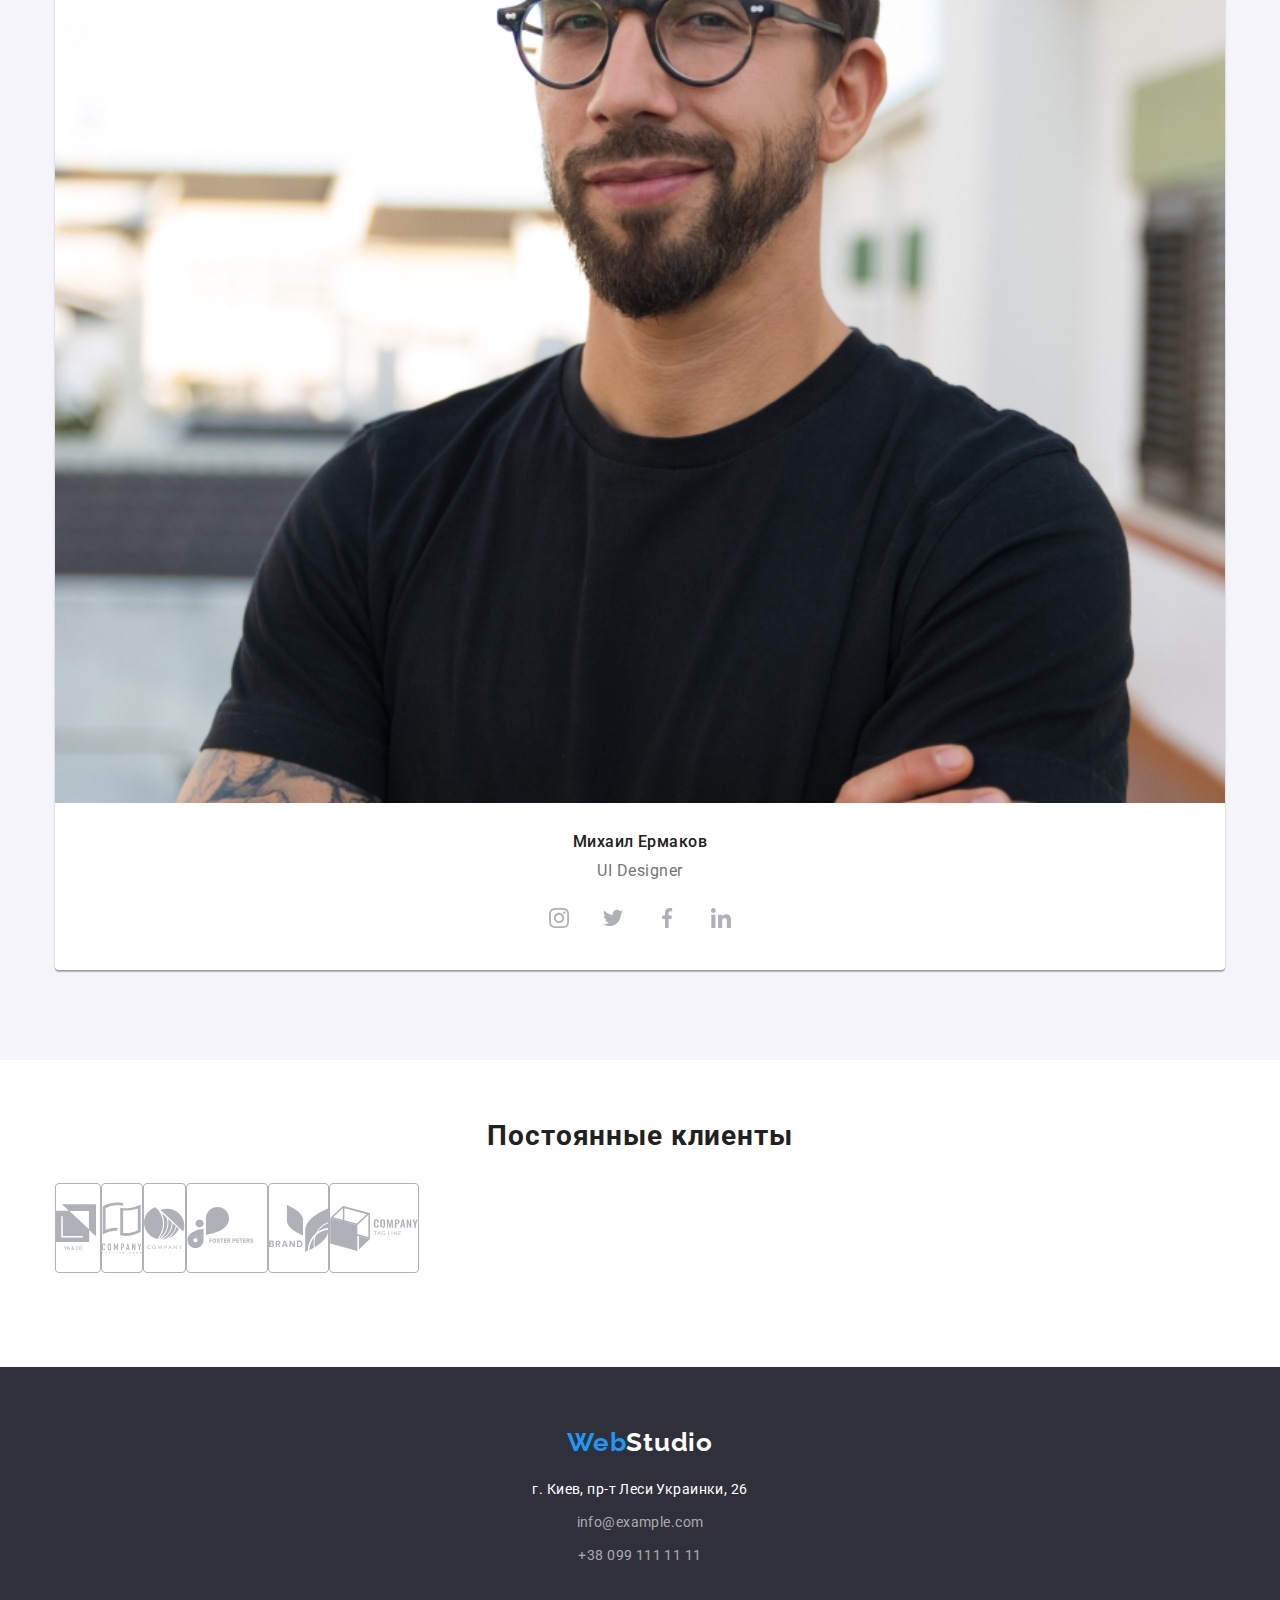
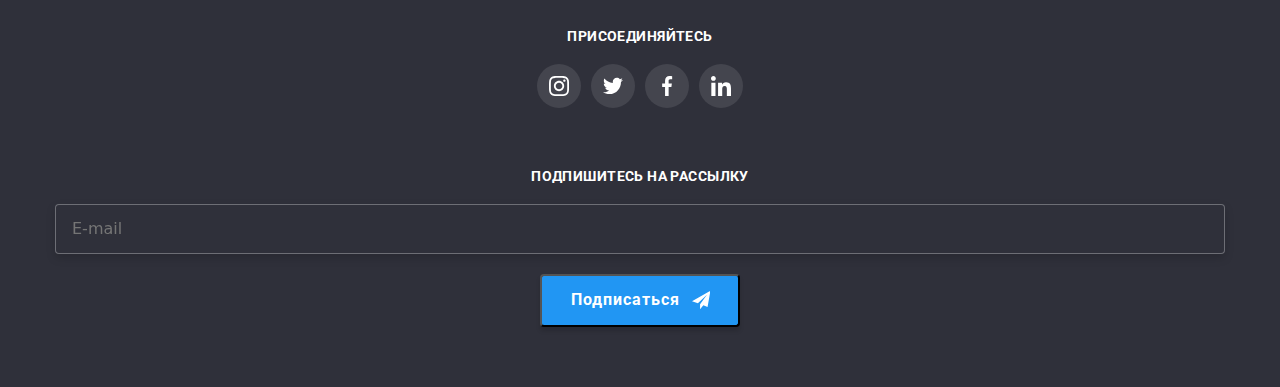
==== commit b6c38e78: "Делает кнопки в портфолио для мобильной версии" ====
--- a/index.html
+++ b/index.html
@@ -18,7 +18,7 @@
                 <a class="logo link" href="#"><span class="logo-blue">Web</span>Studio</a>
                 <button 
                     type="button" 
-                    class="header__button is-open"
+                    class="header__button"
                     aria-expanded="false"
                     aria-controls="header__menu"
                     data-menu-button>
@@ -27,7 +27,7 @@
                         <use class="icon-close" href="./image/sprite.svg#close"></use>
                     </svg>
                 </button>
-                <div class="header__menu is-open" id="header__menu" data-menu>
+                <div class="header__menu" id="header__menu" data-menu>
                     <ul class="navigation list">
                         <li class="navigation__item">
                             <a class="navigation__link link current" href="#">Студия</a>
--- a/css/main.min.css
+++ b/css/main.min.css
@@ -1,2 +1,2 @@
-.visually-hidden{position:absolute !important;clip:rect(1px 1px 1px 1px);clip:rect(1px, 1px, 1px, 1px);padding:0 !important;border:0 !important;height:1px !important;width:1px !important;overflow:hidden}:root{--color-main: #212121;--color-secondary: #757575;--color-accent: #2196f3;--color-grey-translucent: rgba(255, 255, 255, 0.6);--color-white: #ffffff;--color-modal-button: #188ce8;--font-main: 'Roboto', sans-serif;--font-secondary: 'Raleway', sans-serif}body{color:var(--color-main);background-color:var(--color-white);margin:0 auto}.list{list-style:none}.link{text-decoration:none}h1,h2,h3{margin:0}ul,ol{margin:0;padding:0}p{margin:0}img{display:block}.container{padding:0 15px;margin-left:auto;margin-right:auto}@media screen and (min-width: 480px){.container{max-width:480px}}@media screen and (min-width: 768px){.container{max-width:768px}}@media screen and (min-width: 1200px){.container{max-width:1200px}}.social-list__item:not(:last-child){margin-right:10px}.social-list__link{display:flex;justify-content:center;align-items:center;transition-property:fill, background-color;transition-duration:250ms;transition-timing-function:cubic-bezier(0.4, 0, 0.2, 1);width:44px;height:44px;background:rgba(255,255,255,0.1);border-radius:50%}.social-list__link:hover,.social-list__link:focus{background-color:var(--color-accent)}.social-list__link:hover .social-list__icon,.social-list__link:focus .social-list__icon{fill:var(--color-white)}.social-list__icon{width:20px;height:20px;fill:#afb1b8}.logo{font-family:var(--font-secondary);font-weight:bold;font-size:26px;line-height:1.2;letter-spacing:0.03em;color:var(--color-main)}.logo-blue{color:var(--color-accent)}.header{background:var(--color-white);padding-top:10px;padding-bottom:10px;border-bottom:1px solid #ececec}.header__container{display:flex;align-items:center;justify-content:space-between}@media screen and (max-width: 767px){.header{position:relative}}.header__button{display:inline-flex;margin:0;padding:0;border:none;background-color:transparent;width:40px;height:40px}.header__button .icon-close{display:none}.header__button.is-open .icon-close{display:block}.header__button.is-open .icon-menu{display:none}.header__button:hover .icon-close{fill:var(--color-accent)}.header__button:hover .icon-menu{fill:var(--color-accent)}@media screen and (min-width: 768px){.header__button{display:none}}.icon-close{width:18.67px;height:18.67px;fill:var(--color-main)}.icon-menu{width:24px;height:16px;fill:var(--color-main)}.header__menu{background:#ffffff;box-shadow:0px 4px 8px rgba(0,0,0,0.04),0px 2px 4px rgba(0,0,0,0.08),0px 1px 3px rgba(0,0,0,0.16)}@media screen and (max-width: 767px){.header__menu{display:none;position:absolute;top:100%;left:0;width:100%;padding:60px 0}.header__menu.is-open{display:block}}.navigation{text-align:center}.navigation .navigation__link.current{color:var(--color-accent)}@media screen and (max-width: 767px){.navigation{margin-bottom:60px}}@media screen and (max-width: 767px){.navigation__item{margin-bottom:40px}}.navigation__link{position:relative;color:var(--color-main)}.navigation__link.current::after{content:'';position:absolute;left:0;bottom:0;display:block;width:100%;height:4px;background-color:var(--color-accent);border-radius:2px}.navigation__link:hover,.navigation__link:focus{color:var(--color-accent)}@media screen and (max-width: 767px){.navigation__link{padding-bottom:8px}}@media screen and (max-width: 767px){.address__contacts:not(:last-child){margin-bottom:15px}}.address__link{display:flex;justify-content:center;align-items:center;font-family:var(--font-main);font-weight:500;font-size:14px;line-height:1.5;letter-spacing:0.02em;color:var(--color-secondary)}.address__link:hover,.address__link:focus{color:var(--color-accent)}.address__link:hover .contacts__tel,.address__link:focus .contacts__tel{fill:var(--color-accent)}.address__mail{width:16px;height:12px;fill:var(--color-secondary);margin-right:10px}.address__link:hover .address__mail,.contacts__link:focus .address__mail{fill:var(--color-accent)}.address__tel{width:10px;height:16px;fill:var(--color-secondary);margin-right:10px}.address__link:hover .address__tel,.contacts__link:focus .address__tel{fill:var(--color-accent)}.navigation__link,.address__link{font-family:var(--font-main);font-weight:500;font-size:14px;line-height:1.15;letter-spacing:0.02em;transition-property:color;transition-duration:250ms;transition-timing-function:cubic-bezier(0.4, 0, 0.2, 1)}.hero{text-align:center}.hero__heading{margin-bottom:30px;font-family:var(--font-main);font-weight:900;font-size:26px;line-height:1.6;letter-spacing:0.06em;color:var(--color-white);text-transform:uppercase;text-align:center}.hero__button{padding-top:10px;padding-left:32px;padding-right:32px;padding-bottom:10px;background-color:var(--color-accent);min-width:200px;box-shadow:0px 4px 4px rgba(0,0,0,0.15);border-radius:4px;border:none;font-family:var(--font-main);font-weight:bold;font-size:16px;line-height:1.9;letter-spacing:0.06em;color:var(--color-white)}.hero__button:focus{box-shadow:0px 4px 4px rgba(0,0,0,0.15);border-radius:4px}.background{margin-bottom:60px;background-image:linear-gradient(to right, rgba(47,48,58,0.4), rgba(47,48,58,0.4)),url(../image/bg-mobile.jpg);background-repeat:no-repeat;background-position:center;background-size:480px 400px;background-color:#c4c4c4;padding-top:118px;padding-bottom:118px}@media screen and (min-device-pixel-ratio: 2) and (min-width: 320px), screen and (min-resolution: 192dpi) and (min-width: 320px), screen and (min-resolution: 2dppx) and (min-width: 320px){.background{background-image:linear-gradient(to right, rgba(47,48,58,0.4), rgba(47,48,58,0.4)),url("../image/bg-mobile@2x.jpg")}}.backdrop{position:fixed;top:0%;left:0%;width:100%;height:100%;background-color:rgba(0,0,0,0.2);padding:93px 15px 94px;overflow-y:scroll;opacity:1;transition-property:opacity;transition-duration:250ms;transition-timing-function:cubic-bezier(0.4, 0, 0.2, 1);z-index:2}.backdrop.is-hidden{opacity:0;pointer-events:none}.backdrop.is-hidden .modal{transform:translate(-50%, -50%) scale(0.7)}.modal{position:fixed;top:50%;left:50%;transform:translate(-50%, -50%) scale(1);transition-property:transform;transition-duration:250ms;transition-timing-function:cubic-bezier(0.4, 0, 0.2, 1);min-width:450px;min-height:609px;padding:40px;background:var(--color-white);box-shadow:0px 1px 3px rgba(0,0,0,0.12),0px 1px 1px rgba(0,0,0,0.14),0px 2px 1px rgba(0,0,0,0.2);border-radius:4px}.modal__icon{width:11px;height:11px;fill:#000000}.modal__button{position:absolute;top:8px;right:8px;min-width:30px;min-height:30px;display:flex;justify-content:center;align-items:center;cursor:pointer;background:var(--color-white);border:1px solid rgba(0,0,0,0.1);box-sizing:border-box;border-radius:50%;transition-property:filter;transition-duration:250ms;transition-timing-function:cubic-bezier(0.4, 0, 0.2, 1)}.modal-form__heading{font-family:var(--font-main);font-style:normal;font-weight:bold;font-size:20px;line-height:1.5;text-align:center;letter-spacing:0.03em;color:var(--color-main);margin-bottom:12px}.modal-form__form{display:flex;flex-direction:column}.modal-form__field{position:relative;margin-bottom:20px}.modal-form__message{resize:none}.modal-form__input{border:1px solid rgba(33,33,33,0.2);box-sizing:border-box;border-radius:4px;width:100%;height:40px;margin:0;padding:0;padding-left:42px;margin-top:4px;cursor:pointer;transition-property:border;transition-duration:250ms;transition-timing-function:cubic-bezier(0.4, 0, 0.2, 1)}.modal-form__input:hover,.modal-form__input:focus{border:1px solid var(--color-accent);outline:var(--color-accent)}.modal-form__input:hover ~ .modal-form__icon,.modal-form__input:focus ~ .modal-form__icon{fill:var(--color-accent)}.modal-form__icon{position:absolute;bottom:11px;left:12px;display:flex;align-items:center;justify-content:center;color:#000000;width:18px;height:18px;transition-property:fill;transition-duration:250ms;transition-timing-function:cubic-bezier(0.4, 0, 0.2, 1)}.modal-form__message{border:1px solid rgba(33,33,33,0.2);box-sizing:border-box;border-radius:4px;cursor:pointer;width:100%;height:120px;padding:12px 16px;margin-top:4px;transition-property:border;transition-duration:250ms;transition-timing-function:cubic-bezier(0.4, 0, 0.2, 1)}.modal-form__message:hover,.modal-form__message:focus{border:1px solid var(--color-accent);outline:var(--color-accent)}.modal-form__policy-text{display:flex;justify-content:center;align-items:center;margin-bottom:30px;cursor:pointer;font-family:var(--font-main);font-style:normal;font-weight:normal;font-size:12px;line-height:1.16;letter-spacing:0.03em;color:var(--color-secondary)}.modal-form__policy-text::before{content:'';width:16px;height:15px;background-image:url("../image/checkbox.svg");margin-right:8px}.modal-form__policy-link{text-decoration-line:underline;color:var(--color-accent);text-decoration-skip-ink:none}.modal-form__button{display:block;width:200px;padding:10px 55px 10px 56px;margin:0 auto;cursor:pointer;background:var(--color-modal-button);box-shadow:0px 4px 4px rgba(0,0,0,0.15);border-radius:4px;border:none;font-family:var(--font-main);font-style:normal;font-weight:bold;font-size:16px;line-height:1.8;letter-spacing:0.06em;color:var(--color-white)}.modal-form__policy:checked+.modal-form__policy-text::before{background-color:var(--color-accent);background-image:url("../image/checkbox-white.svg");background-size:16px 15px;background-repeat:no-repeat;background-position:50% 50%;padding-top:4px 3px 3px 3px;cursor:pointer}.features{margin-bottom:60px}.features__headlines{font-family:var(--font-main);font-weight:bold;font-size:14px;line-height:1.4;letter-spacing:0.03em;text-transform:uppercase;text-align:center;margin-bottom:10px}.features__text{font-family:var(--font-main);font-weight:normal;font-size:14px;line-height:1.71;letter-spacing:0.03em;color:var(--color-secondary)}.features__cards:not(:last-child){margin-bottom:30px}.features__box{display:flex;justify-content:center;align-items:center;margin-bottom:30px;width:100%;padding:25px 100px 25px 100px;background:#f5f4fa;border-radius:4px}.features__icon{display:block;width:70px;height:70px}.example{display:flex}.example__text{position:absolute;bottom:0;width:100%;padding:27px 82px;font-family:var(--font-main);font-weight:bold;font-size:14px;line-height:1.15;text-align:center;letter-spacing:0.03em;text-transform:uppercase;color:var(--color-white);background:rgba(47,48,58,0.8)}.example-headlines{text-align:center;margin-bottom:50px}.example-headlines,.section-team-headlines{font-family:var(--font-main);font-weight:bold;font-size:36px;line-height:1.15;letter-spacing:0.03em}.section-example{margin-bottom:94px}@media screen and (max-width: 767px){.section-example{display:none}}.example__photo{position:relative}.example__photo:not(:last-child){margin-right:30px}.team__position{color:var(--color-secondary);font-weight:normal;margin-bottom:16px}.team__name{margin-bottom:10px;font-weight:500}.team__photo-set{margin-bottom:30px;width:100%;display:block;max-width:100%;height:auto}.team__name,.team__position{font-family:var(--font-main);font-style:normal;font-size:16px;line-height:1.18;letter-spacing:0.03em}.team__cards{padding-bottom:30px;width:100%;margin-bottom:30px;background:#ffffff;box-shadow:0px 1px 3px rgba(0,0,0,0.12),0px 1px 1px rgba(0,0,0,0.14),0px 2px 1px rgba(0,0,0,0.2);border-radius:0px 0px 4px 4px}.container-team{text-align:center}.section-team{background:#f5f4fa;margin-bottom:60px;padding-bottom:60px;padding-top:60px}.section-team-headlines{margin-bottom:50px}.social-list{display:flex;justify-content:center}.section-clients{margin-bottom:94px}.section-clients__headlines{font-family:var(--font-main);font-weight:bold;font-size:36px;line-height:1.15;text-align:center;letter-spacing:0.03em;margin-bottom:30px}.clients{display:flex;flex-wrap:wrap}@media screen and (max-width: 767px){.clients{margin-top:-30px;margin-left:-30px}.clients__item{flex-basis:calc(100% / 2 - 30px);margin-top:30px;margin-left:30px}}.clients__yago{width:44.27px;height:49.23px}.clients__tagline{width:40px;height:52px}.clients__company{width:41px;height:42.6px}.clients__foster{width:79.66px;height:42.02px}.clients__brand{width:59px;height:47px}.clients__line{width:88.48px;height:45.44px}.clients__link{display:flex;justify-content:center;align-items:center;transition-property:border;transition-duration:250ms;transition-timing-function:cubic-bezier(0.4, 0, 0.2, 1);height:90px;border:1px solid #afb1b8;border-radius:4px}.clients__link:hover,.clients__link:focus{border:1px solid var(--color-accent)}.symbol{fill:#afb1b8;display:block;transition-property:fill;transition-duration:250ms;transition-timing-function:cubic-bezier(0.4, 0, 0.2, 1)}.clients__link:hover .symbol,.clients__link:focus .symbol{fill:var(--color-accent)}.footer{background-color:#2f303a;padding-top:60px;padding-bottom:60px}.footer-contact{font-style:normal;min-width:231px;text-align:center;margin-bottom:60px}.footer-contact,.footer-contact__contacts{font-family:var(--font-main);font-weight:normal;font-size:14px;line-height:1.7;letter-spacing:0.03em}.footer-contact__address{color:var(--color-white);margin-bottom:9px}.footer-contact__contacts{color:var(--color-grey-translucent)}.footer-contact__link{margin-bottom:9px}.footer__box>.logo{display:block;margin-bottom:20px;color:var(--color-white)}.footer__section{text-align:center}.footer-headlin{display:block;margin-bottom:20px;font-family:var(--font-main);font-weight:bold;font-style:normal;font-size:14px;line-height:1.15;letter-spacing:0.03em;text-transform:uppercase;color:var(--color-white)}.footer-list{display:flex;justify-content:center;margin-bottom:60px}.footer-social .social-list__icon{fill:var(--color-white)}.box-sub__mail{width:100%;height:50px;margin-bottom:20px;padding-left:16px;cursor:pointer;border:1px solid rgba(255,255,255,0.3);box-sizing:border-box;filter:drop-shadow(0px 4px 4px rgba(0,0,0,0.15));border-radius:4px;background-color:#2f303a}.button-sub{display:flex;align-items:center;margin:0 auto;max-width:200px;padding:10px 28px 10px 29px;background:var(--color-accent);box-shadow:0px 4px 4px rgba(0,0,0,0.15);border-radius:4px;cursor:pointer;font-family:var(--font-main);font-style:normal;font-weight:bold;font-size:16px;line-height:1.8;letter-spacing:0.06em;color:var(--color-white)}.button-sub__icon{margin-left:12px;width:24px;height:24px;fill:var(--color-white)}.section-portfolio{margin-top:94px;margin-bottom:94px}.filters{display:flex;justify-content:center;margin-bottom:50px}.filters-button{font-family:var(--font-main);font-weight:500;font-size:16px;line-height:1.6;letter-spacing:0.03em;color:var(--color-main);border:solid transparent;border-radius:4px;padding-top:6px;padding-right:22px;padding-bottom:6px;padding-left:22px;transition:250ms cubic-bezier(0.4, 0, 0.2, 1)}.filters-button:hover,.filters-button:focus{color:var(--color-white);background-color:var(--color-accent);box-shadow:0px 3px 1px rgba(0,0,0,0.1),0px 1px 2px rgba(0,0,0,0.08),0px 2px 2px rgba(0,0,0,0.12)}.filters-box:not(:last-child){margin-right:8px}.projects{display:flex;flex-wrap:wrap}.projects__box{width:370px;margin-left:30px;margin-top:30px}.projects__box:nth-child(3n+1){margin-left:0px}.projects__box:nth-child(-n+3){margin-top:0px}.border{background:var(--color-white);border:1px solid #eeeeee;box-sizing:border-box;padding:24px 20px;border-top:none}.border__heading{font-family:var(--font-main);font-weight:bold;font-size:18px;line-height:2;letter-spacing:0.06em;color:var(--color-main)}.border__description{font-family:var(--font-main);font-weight:normal;font-size:16px;line-height:1.9;letter-spacing:0.03em;color:var(--color-secondary)}.projects__link:hover,.projects__link:focus{display:block;box-shadow:0px 1px 1px rgba(0,0,0,0.12),0px 4px 4px rgba(0,0,0,0.06),1px 4px 6px rgba(0,0,0,0.16)}.projects-overlay{position:relative;overflow:hidden}.projects-overlay__cover{width:370px;height:294px}.projects-overlay__text{position:absolute;top:0;left:0;width:100%;height:100%;transition-property:transform;transition-duration:250ms;transition-timing-function:cubic-bezier(0.4, 0, 0.2, 1);transform:translateY(100%);padding:63px 24px;font-family:var(--font-main);font-style:normal;font-weight:normal;font-size:18px;line-height:1.55;letter-spacing:0.03em;color:var(--color-white);background:rgba(33,150,243,0.9)}.projects__link:hover .projects-overlay__text,.projects__link:focus .projects-overlay__text{transform:translateY(0%)}
+.visually-hidden{position:absolute !important;clip:rect(1px 1px 1px 1px);clip:rect(1px, 1px, 1px, 1px);padding:0 !important;border:0 !important;height:1px !important;width:1px !important;overflow:hidden}:root{--color-main: #212121;--color-secondary: #757575;--color-accent: #2196f3;--color-grey-translucent: rgba(255, 255, 255, 0.6);--color-white: #ffffff;--color-modal-button: #188ce8;--font-main: 'Roboto', sans-serif;--font-secondary: 'Raleway', sans-serif}body{color:var(--color-main);background-color:var(--color-white);margin:0 auto}.list{list-style:none}.link{text-decoration:none}h1,h2,h3{margin:0}ul,ol{margin:0;padding:0}p{margin:0}img{display:block}.container{padding:0 15px;margin-left:auto;margin-right:auto}@media screen and (min-width: 480px){.container{max-width:480px}}@media screen and (min-width: 768px){.container{max-width:768px}}@media screen and (min-width: 1200px){.container{max-width:1200px}}.social-list__item:not(:last-child){margin-right:10px}.social-list__link{display:flex;justify-content:center;align-items:center;transition-property:fill, background-color;transition-duration:250ms;transition-timing-function:cubic-bezier(0.4, 0, 0.2, 1);width:44px;height:44px;background:rgba(255,255,255,0.1);border-radius:50%}.social-list__link:hover,.social-list__link:focus{background-color:var(--color-accent)}.social-list__link:hover .social-list__icon,.social-list__link:focus .social-list__icon{fill:var(--color-white)}.social-list__icon{width:20px;height:20px;fill:#afb1b8}.logo{font-family:var(--font-secondary);font-weight:bold;font-size:26px;line-height:1.2;letter-spacing:0.03em;color:var(--color-main)}.logo-blue{color:var(--color-accent)}.header{background:var(--color-white);padding-top:10px;padding-bottom:10px;border-bottom:1px solid #ececec}.header__container{display:flex;align-items:center;justify-content:space-between}@media screen and (max-width: 767px){.header{position:relative}}.header__button{display:inline-flex;margin:0;padding:0;border:none;background-color:transparent;width:40px;height:40px}.header__button .icon-close{display:none}.header__button.is-open .icon-close{display:block}.header__button.is-open .icon-menu{display:none}.header__button:hover .icon-close{fill:var(--color-accent)}.header__button:hover .icon-menu{fill:var(--color-accent)}@media screen and (min-width: 768px){.header__button{display:none}}.icon-close{width:18.67px;height:18.67px;fill:var(--color-main)}.icon-menu{width:24px;height:16px;fill:var(--color-main)}.header__menu{background:#ffffff;box-shadow:0px 4px 8px rgba(0,0,0,0.04),0px 2px 4px rgba(0,0,0,0.08),0px 1px 3px rgba(0,0,0,0.16)}@media screen and (max-width: 767px){.header__menu{display:none;position:absolute;top:100%;left:0;width:100%;padding:60px 0}.header__menu.is-open{display:block}}.navigation{text-align:center}.navigation .navigation__link.current{color:var(--color-accent)}@media screen and (max-width: 767px){.navigation{margin-bottom:60px}}@media screen and (max-width: 767px){.navigation__item{margin-bottom:40px}}.navigation__link{position:relative;color:var(--color-main)}.navigation__link.current::after{content:'';position:absolute;left:0;bottom:0;display:block;width:100%;height:4px;background-color:var(--color-accent);border-radius:2px}.navigation__link:hover,.navigation__link:focus{color:var(--color-accent)}@media screen and (max-width: 767px){.navigation__link{padding-bottom:8px}}@media screen and (max-width: 767px){.address__contacts:not(:last-child){margin-bottom:15px}}.address__link{display:flex;justify-content:center;align-items:center;font-family:var(--font-main);font-weight:500;font-size:14px;line-height:1.5;letter-spacing:0.02em;color:var(--color-secondary)}.address__link:hover,.address__link:focus{color:var(--color-accent)}.address__link:hover .contacts__tel,.address__link:focus .contacts__tel{fill:var(--color-accent)}.address__mail{width:16px;height:12px;fill:var(--color-secondary);margin-right:10px}.address__link:hover .address__mail,.contacts__link:focus .address__mail{fill:var(--color-accent)}.address__tel{width:10px;height:16px;fill:var(--color-secondary);margin-right:10px}.address__link:hover .address__tel,.contacts__link:focus .address__tel{fill:var(--color-accent)}.navigation__link,.address__link{font-family:var(--font-main);font-weight:500;font-size:14px;line-height:1.15;letter-spacing:0.02em;transition-property:color;transition-duration:250ms;transition-timing-function:cubic-bezier(0.4, 0, 0.2, 1)}.hero{text-align:center}.hero__heading{margin-bottom:30px;font-family:var(--font-main);font-weight:900;font-size:26px;line-height:1.6;letter-spacing:0.06em;color:var(--color-white);text-transform:uppercase;text-align:center}.hero__button{padding-top:10px;padding-left:32px;padding-right:32px;padding-bottom:10px;background-color:var(--color-accent);min-width:200px;box-shadow:0px 4px 4px rgba(0,0,0,0.15);border-radius:4px;border:none;font-family:var(--font-main);font-weight:bold;font-size:16px;line-height:1.9;letter-spacing:0.06em;color:var(--color-white)}.hero__button:focus{box-shadow:0px 4px 4px rgba(0,0,0,0.15);border-radius:4px}.background{margin-bottom:60px;background-image:linear-gradient(to right, rgba(47,48,58,0.4), rgba(47,48,58,0.4)),url(../image/bg-mobile.jpg);background-repeat:no-repeat;background-position:center;background-size:480px 400px;background-color:#c4c4c4;padding-top:118px;padding-bottom:118px}@media screen and (min-device-pixel-ratio: 2) and (min-width: 320px), screen and (min-resolution: 192dpi) and (min-width: 320px), screen and (min-resolution: 2dppx) and (min-width: 320px){.background{background-image:linear-gradient(to right, rgba(47,48,58,0.4), rgba(47,48,58,0.4)),url("../image/bg-mobile@2x.jpg")}}.backdrop{position:fixed;top:0%;left:0%;width:100%;height:100%;background-color:rgba(0,0,0,0.2);padding:93px 15px 94px;overflow-y:scroll;opacity:1;transition-property:opacity;transition-duration:250ms;transition-timing-function:cubic-bezier(0.4, 0, 0.2, 1);z-index:2}.backdrop.is-hidden{opacity:0;pointer-events:none}.backdrop.is-hidden .modal{transform:translate(-50%, -50%) scale(0.7)}.modal{position:fixed;top:50%;left:50%;transform:translate(-50%, -50%) scale(1);transition-property:transform;transition-duration:250ms;transition-timing-function:cubic-bezier(0.4, 0, 0.2, 1);min-width:450px;min-height:609px;padding:40px;background:var(--color-white);box-shadow:0px 1px 3px rgba(0,0,0,0.12),0px 1px 1px rgba(0,0,0,0.14),0px 2px 1px rgba(0,0,0,0.2);border-radius:4px}.modal__icon{width:11px;height:11px;fill:#000000}.modal__button{position:absolute;top:8px;right:8px;min-width:30px;min-height:30px;display:flex;justify-content:center;align-items:center;cursor:pointer;background:var(--color-white);border:1px solid rgba(0,0,0,0.1);box-sizing:border-box;border-radius:50%;transition-property:filter;transition-duration:250ms;transition-timing-function:cubic-bezier(0.4, 0, 0.2, 1)}.modal-form__heading{font-family:var(--font-main);font-style:normal;font-weight:bold;font-size:20px;line-height:1.5;text-align:center;letter-spacing:0.03em;color:var(--color-main);margin-bottom:12px}.modal-form__form{display:flex;flex-direction:column}.modal-form__field{position:relative;margin-bottom:20px}.modal-form__message{resize:none}.modal-form__input{border:1px solid rgba(33,33,33,0.2);box-sizing:border-box;border-radius:4px;width:100%;height:40px;margin:0;padding:0;padding-left:42px;margin-top:4px;cursor:pointer;transition-property:border;transition-duration:250ms;transition-timing-function:cubic-bezier(0.4, 0, 0.2, 1)}.modal-form__input:hover,.modal-form__input:focus{border:1px solid var(--color-accent);outline:var(--color-accent)}.modal-form__input:hover ~ .modal-form__icon,.modal-form__input:focus ~ .modal-form__icon{fill:var(--color-accent)}.modal-form__icon{position:absolute;bottom:11px;left:12px;display:flex;align-items:center;justify-content:center;color:#000000;width:18px;height:18px;transition-property:fill;transition-duration:250ms;transition-timing-function:cubic-bezier(0.4, 0, 0.2, 1)}.modal-form__message{border:1px solid rgba(33,33,33,0.2);box-sizing:border-box;border-radius:4px;cursor:pointer;width:100%;height:120px;padding:12px 16px;margin-top:4px;transition-property:border;transition-duration:250ms;transition-timing-function:cubic-bezier(0.4, 0, 0.2, 1)}.modal-form__message:hover,.modal-form__message:focus{border:1px solid var(--color-accent);outline:var(--color-accent)}.modal-form__policy-text{display:flex;justify-content:center;align-items:center;margin-bottom:30px;cursor:pointer;font-family:var(--font-main);font-style:normal;font-weight:normal;font-size:12px;line-height:1.16;letter-spacing:0.03em;color:var(--color-secondary)}.modal-form__policy-text::before{content:'';width:16px;height:15px;background-image:url("../image/checkbox.svg");margin-right:8px}.modal-form__policy-link{text-decoration-line:underline;color:var(--color-accent);text-decoration-skip-ink:none}.modal-form__button{display:block;width:200px;padding:10px 55px 10px 56px;margin:0 auto;cursor:pointer;background:var(--color-modal-button);box-shadow:0px 4px 4px rgba(0,0,0,0.15);border-radius:4px;border:none;font-family:var(--font-main);font-style:normal;font-weight:bold;font-size:16px;line-height:1.8;letter-spacing:0.06em;color:var(--color-white)}.modal-form__policy:checked+.modal-form__policy-text::before{background-color:var(--color-accent);background-image:url("../image/checkbox-white.svg");background-size:16px 15px;background-repeat:no-repeat;background-position:50% 50%;padding-top:4px 3px 3px 3px;cursor:pointer}.features{margin-bottom:60px}.features__headlines{font-family:var(--font-main);font-weight:bold;font-size:14px;line-height:1.4;letter-spacing:0.03em;text-transform:uppercase;text-align:center;margin-bottom:10px}.features__text{font-family:var(--font-main);font-weight:normal;font-size:14px;line-height:1.71;letter-spacing:0.03em;color:var(--color-secondary)}.features__cards:not(:last-child){margin-bottom:30px}.features__box{display:flex;justify-content:center;align-items:center;margin-bottom:30px;width:100%;padding:25px 100px 25px 100px;background:#f5f4fa;border-radius:4px}.features__icon{display:block;width:70px;height:70px}.example{display:flex}.example__text{position:absolute;bottom:0;width:100%;padding:27px 82px;font-family:var(--font-main);font-weight:bold;font-size:14px;line-height:1.15;text-align:center;letter-spacing:0.03em;text-transform:uppercase;color:var(--color-white);background:rgba(47,48,58,0.8)}.example-headlines{text-align:center;margin-bottom:50px}.example-headlines,.section-team-headlines{font-family:var(--font-main);font-weight:bold;font-size:36px;line-height:1.15;letter-spacing:0.03em}.section-example{margin-bottom:94px}@media screen and (max-width: 767px){.section-example{display:none}}.example__photo{position:relative}.example__photo:not(:last-child){margin-right:30px}.team__position{color:var(--color-secondary);font-weight:normal;margin-bottom:16px}.team__name{margin-bottom:10px;font-weight:500}.team__photo-set{margin-bottom:30px;width:100%;display:block;max-width:100%;height:auto}.team__name,.team__position{font-family:var(--font-main);font-style:normal;font-size:16px;line-height:1.18;letter-spacing:0.03em}.team__cards{padding-bottom:30px;width:100%;margin-bottom:30px;background:#ffffff;box-shadow:0px 1px 3px rgba(0,0,0,0.12),0px 1px 1px rgba(0,0,0,0.14),0px 2px 1px rgba(0,0,0,0.2);border-radius:0px 0px 4px 4px}.container-team{text-align:center}.section-team{background:#f5f4fa;margin-bottom:60px;padding-bottom:60px;padding-top:60px}.section-team-headlines{margin-bottom:50px}.social-list{display:flex;justify-content:center}.section-clients{margin-bottom:94px}.section-clients__headlines{font-family:var(--font-main);font-weight:bold;font-size:28px;line-height:1.17;text-align:center;letter-spacing:0.03em;margin-bottom:30px}.clients{display:flex;flex-wrap:wrap}@media screen and (max-width: 767px){.clients{margin-top:-30px;margin-left:-30px}.clients__item{flex-basis:calc(100% / 2 - 30px);margin-top:30px;margin-left:30px}}.clients__yago{width:44.27px;height:49.23px}.clients__tagline{width:40px;height:52px}.clients__company{width:41px;height:42.6px}.clients__foster{width:79.66px;height:42.02px}.clients__brand{width:59px;height:47px}.clients__line{width:88.48px;height:45.44px}.clients__link{display:flex;justify-content:center;align-items:center;transition-property:border;transition-duration:250ms;transition-timing-function:cubic-bezier(0.4, 0, 0.2, 1);height:90px;border:1px solid #afb1b8;border-radius:4px}.clients__link:hover,.clients__link:focus{border:1px solid var(--color-accent)}.symbol{fill:#afb1b8;display:block;transition-property:fill;transition-duration:250ms;transition-timing-function:cubic-bezier(0.4, 0, 0.2, 1)}.clients__link:hover .symbol,.clients__link:focus .symbol{fill:var(--color-accent)}.footer{background-color:#2f303a;padding-top:60px;padding-bottom:60px}.footer-contact{font-style:normal;min-width:231px;text-align:center;margin-bottom:60px}.footer-contact,.footer-contact__contacts{font-family:var(--font-main);font-weight:normal;font-size:14px;line-height:1.7;letter-spacing:0.03em}.footer-contact__address{color:var(--color-white);margin-bottom:9px}.footer-contact__contacts{color:var(--color-grey-translucent)}.footer-contact__link{margin-bottom:9px}.footer__box>.logo{display:block;margin-bottom:20px;color:var(--color-white)}.footer__section{text-align:center}.footer-headlin{display:block;margin-bottom:20px;font-family:var(--font-main);font-weight:bold;font-style:normal;font-size:14px;line-height:1.15;letter-spacing:0.03em;text-transform:uppercase;color:var(--color-white)}.footer-list{display:flex;justify-content:center;margin-bottom:60px}.footer-social .social-list__icon{fill:var(--color-white)}.box-sub__mail{width:100%;height:50px;margin-bottom:20px;padding-left:16px;cursor:pointer;border:1px solid rgba(255,255,255,0.3);box-sizing:border-box;filter:drop-shadow(0px 4px 4px rgba(0,0,0,0.15));border-radius:4px;background-color:#2f303a}.button-sub{display:flex;align-items:center;margin:0 auto;max-width:200px;padding:10px 28px 10px 29px;background:var(--color-accent);box-shadow:0px 4px 4px rgba(0,0,0,0.15);border-radius:4px;cursor:pointer;font-family:var(--font-main);font-style:normal;font-weight:bold;font-size:16px;line-height:1.8;letter-spacing:0.06em;color:var(--color-white)}.button-sub__icon{margin-left:12px;width:24px;height:24px;fill:var(--color-white)}.section-portfolio{padding-top:60px;padding-bottom:60px}.filters{display:flex;flex-wrap:wrap}@media screen and (max-width: 767px){.filters{margin-top:-8px;margin-left:-8px}.filters__box{margin-top:8px;margin-left:8px}}.filters__button{font-family:var(--font-main);font-weight:500;font-size:16px;line-height:1.6;letter-spacing:0.03em;color:var(--color-main);border:solid transparent;border-radius:4px;padding-top:6px;padding-right:22px;padding-bottom:6px;padding-left:22px;transition:250ms cubic-bezier(0.4, 0, 0.2, 1)}.filters__button:hover,.filters__button:focus{color:var(--color-white);background-color:var(--color-accent);box-shadow:0px 3px 1px rgba(0,0,0,0.1),0px 1px 2px rgba(0,0,0,0.08),0px 2px 2px rgba(0,0,0,0.12)}.projects{display:flex;flex-wrap:wrap}.projects__box{width:370px;margin-left:30px;margin-top:30px}.projects__box:nth-child(3n+1){margin-left:0px}.projects__box:nth-child(-n+3){margin-top:0px}.border{background:var(--color-white);border:1px solid #eeeeee;box-sizing:border-box;padding:24px 20px;border-top:none}.border__heading{font-family:var(--font-main);font-weight:bold;font-size:18px;line-height:2;letter-spacing:0.06em;color:var(--color-main)}.border__description{font-family:var(--font-main);font-weight:normal;font-size:16px;line-height:1.9;letter-spacing:0.03em;color:var(--color-secondary)}.projects__link:hover,.projects__link:focus{display:block;box-shadow:0px 1px 1px rgba(0,0,0,0.12),0px 4px 4px rgba(0,0,0,0.06),1px 4px 6px rgba(0,0,0,0.16)}.projects-overlay{position:relative;overflow:hidden}.projects-overlay__cover{width:370px;height:294px}.projects-overlay__text{position:absolute;top:0;left:0;width:100%;height:100%;transition-property:transform;transition-duration:250ms;transition-timing-function:cubic-bezier(0.4, 0, 0.2, 1);transform:translateY(100%);padding:63px 24px;font-family:var(--font-main);font-style:normal;font-weight:normal;font-size:18px;line-height:1.55;letter-spacing:0.03em;color:var(--color-white);background:rgba(33,150,243,0.9)}.projects__link:hover .projects-overlay__text,.projects__link:focus .projects-overlay__text{transform:translateY(0%)}
 /*# sourceMappingURL=main.min.css.map */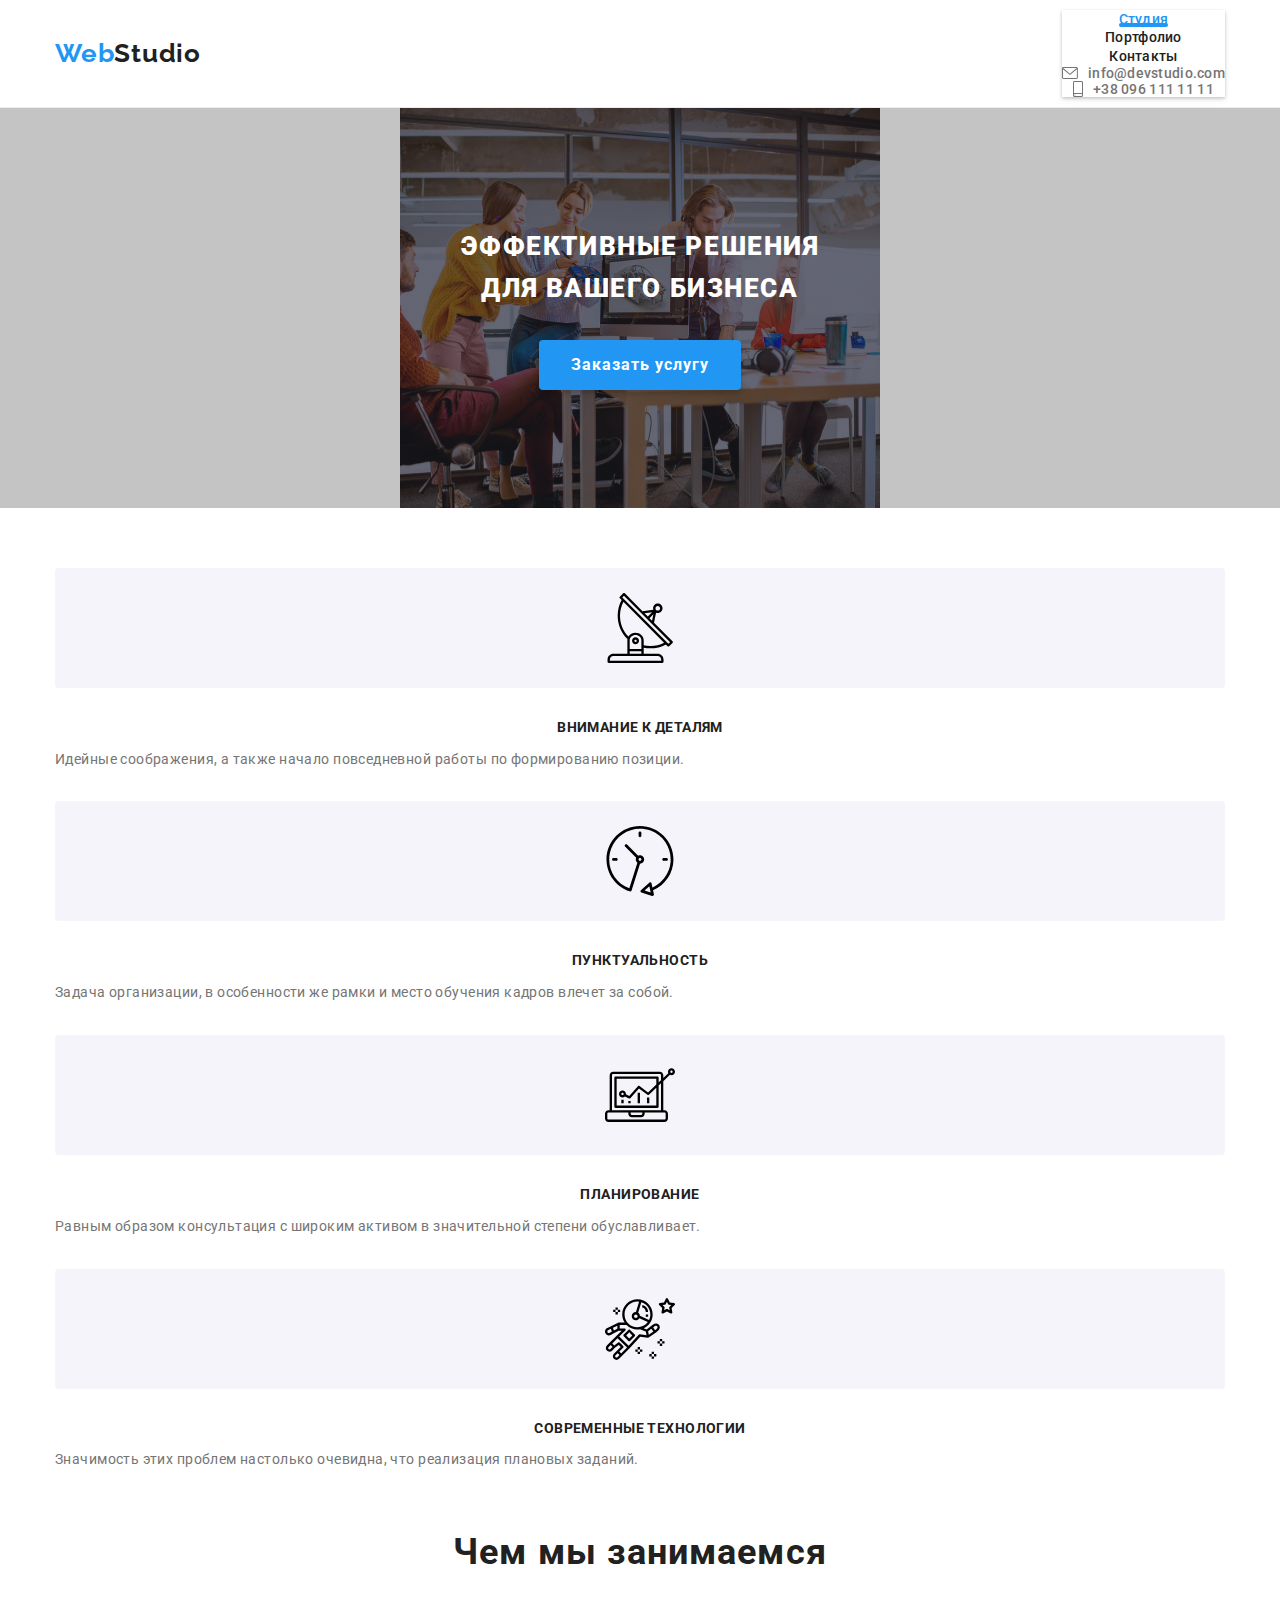
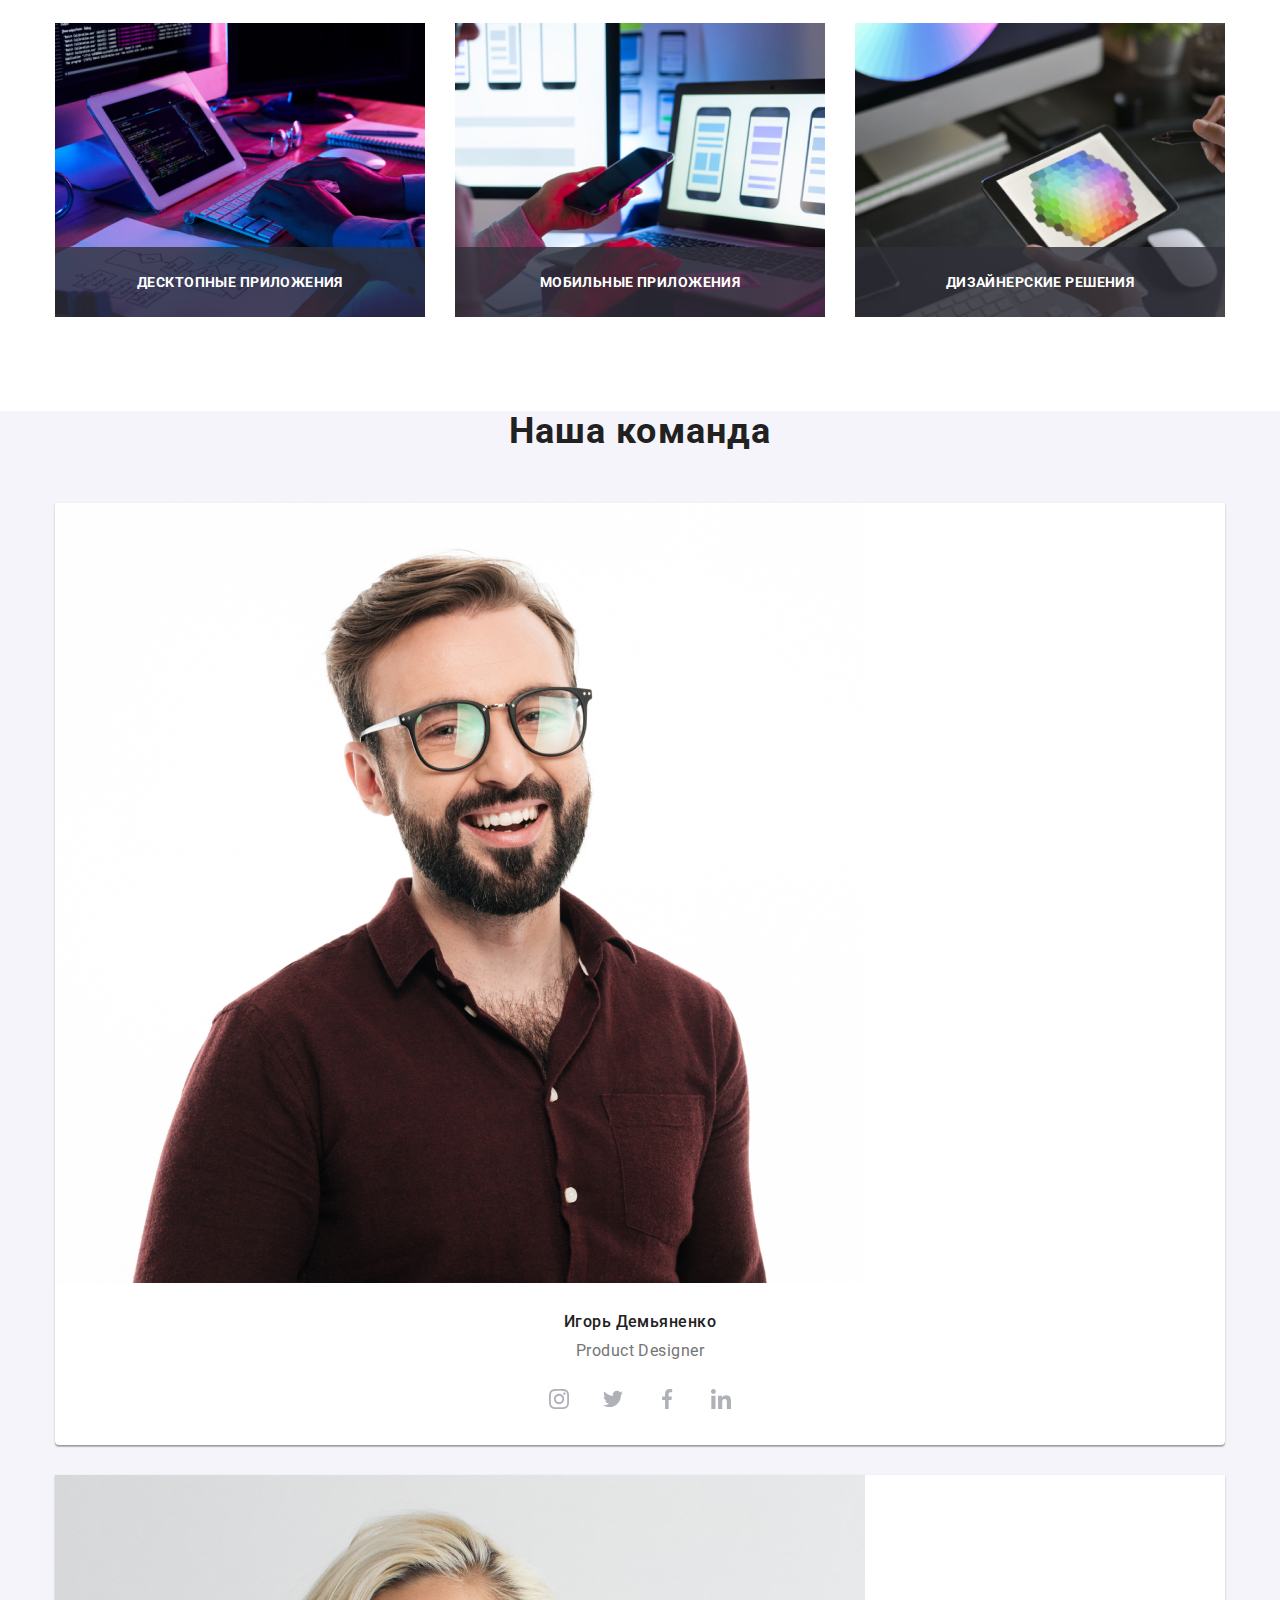
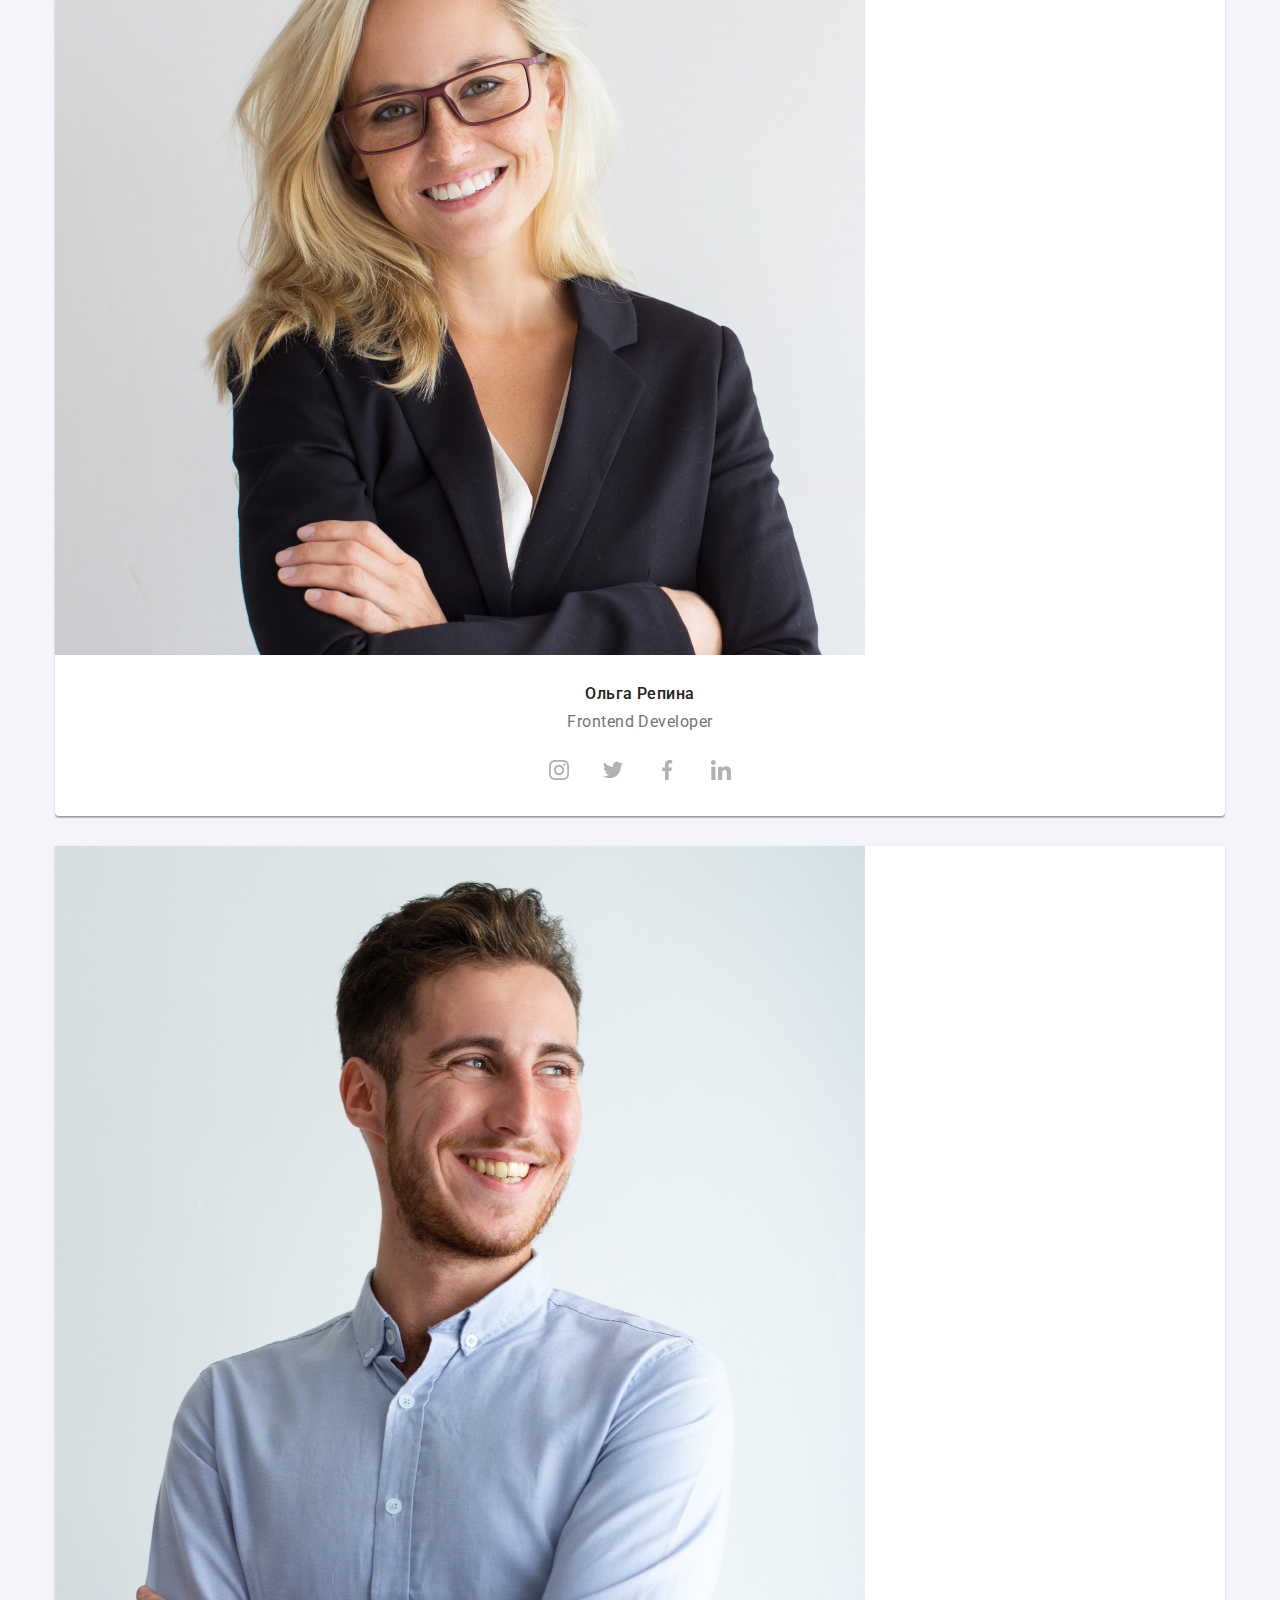
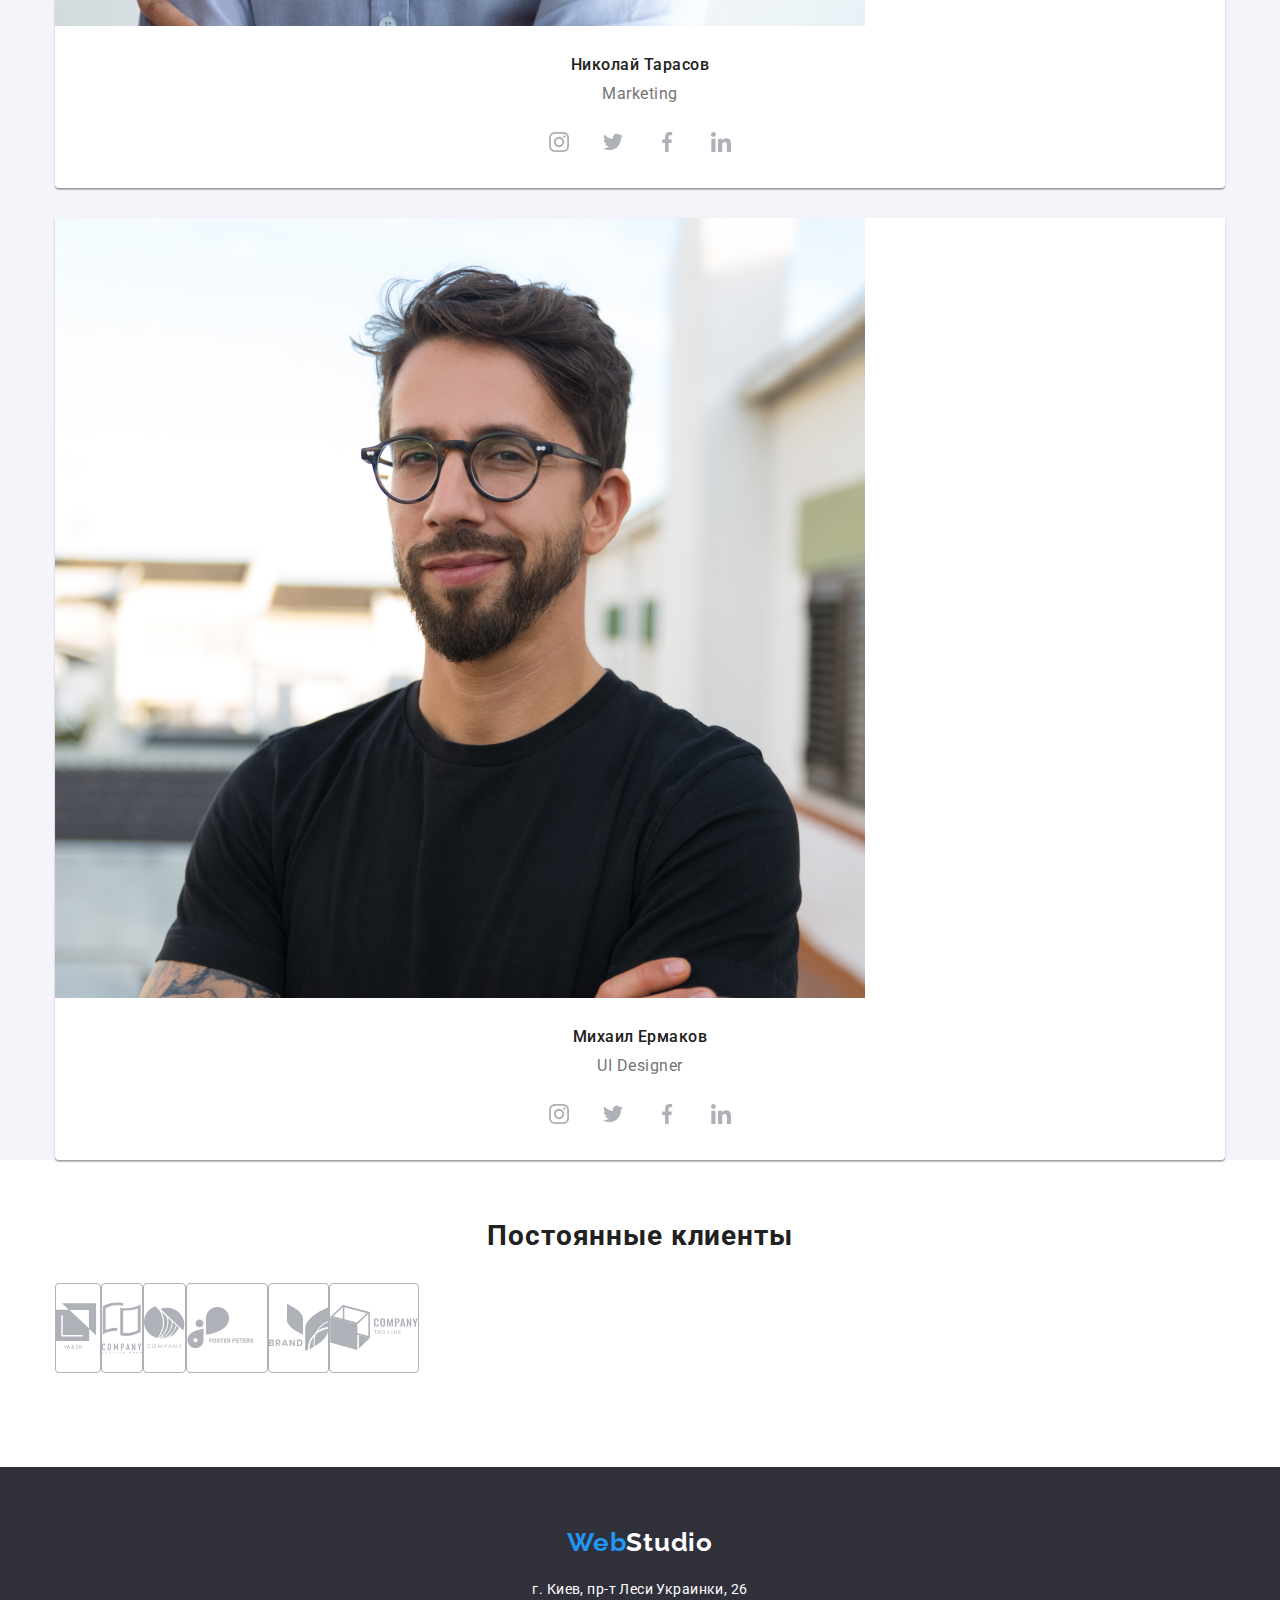
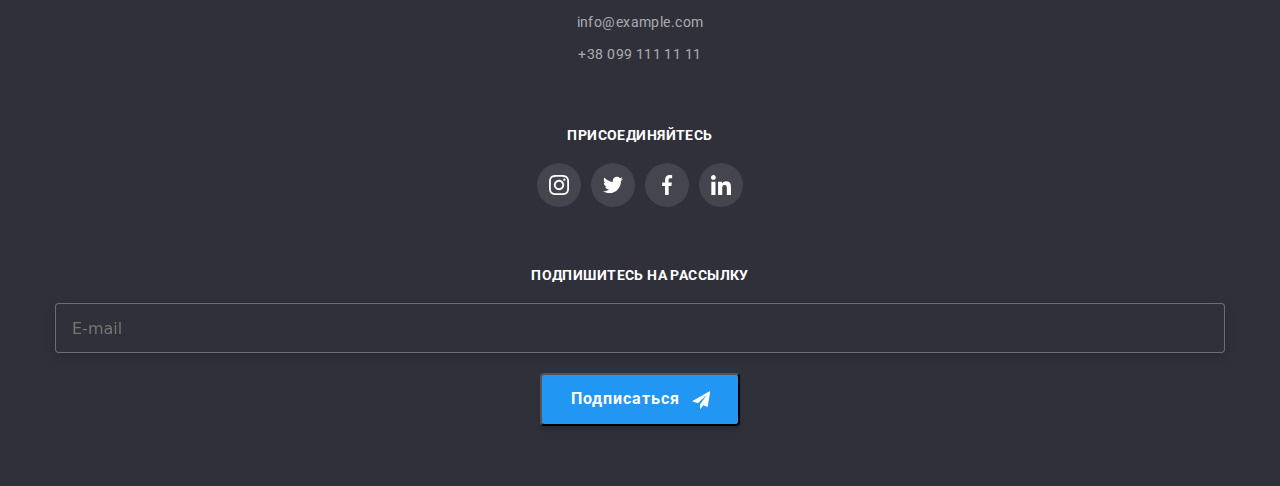
==== commit 0f272668: "Делает изображения для мобильной версии" ====
--- a/index.html
+++ b/index.html
@@ -183,7 +183,7 @@
                         </li>
                     </ul>
                 </div>
-            </section-->
+            </section>
             <!-- Примеры -->
             <section class="section-example">
                 <div class="container">
--- a/css/main.min.css
+++ b/css/main.min.css
@@ -1,2 +1,2 @@
-.visually-hidden{position:absolute !important;clip:rect(1px 1px 1px 1px);clip:rect(1px, 1px, 1px, 1px);padding:0 !important;border:0 !important;height:1px !important;width:1px !important;overflow:hidden}:root{--color-main: #212121;--color-secondary: #757575;--color-accent: #2196f3;--color-grey-translucent: rgba(255, 255, 255, 0.6);--color-white: #ffffff;--color-modal-button: #188ce8;--font-main: 'Roboto', sans-serif;--font-secondary: 'Raleway', sans-serif}body{color:var(--color-main);background-color:var(--color-white);margin:0 auto}.list{list-style:none}.link{text-decoration:none}h1,h2,h3{margin:0}ul,ol{margin:0;padding:0}p{margin:0}img{display:block}.container{padding:0 15px;margin-left:auto;margin-right:auto}@media screen and (min-width: 480px){.container{max-width:480px}}@media screen and (min-width: 768px){.container{max-width:768px}}@media screen and (min-width: 1200px){.container{max-width:1200px}}.social-list__item:not(:last-child){margin-right:10px}.social-list__link{display:flex;justify-content:center;align-items:center;transition-property:fill, background-color;transition-duration:250ms;transition-timing-function:cubic-bezier(0.4, 0, 0.2, 1);width:44px;height:44px;background:rgba(255,255,255,0.1);border-radius:50%}.social-list__link:hover,.social-list__link:focus{background-color:var(--color-accent)}.social-list__link:hover .social-list__icon,.social-list__link:focus .social-list__icon{fill:var(--color-white)}.social-list__icon{width:20px;height:20px;fill:#afb1b8}.logo{font-family:var(--font-secondary);font-weight:bold;font-size:26px;line-height:1.2;letter-spacing:0.03em;color:var(--color-main)}.logo-blue{color:var(--color-accent)}.header{background:var(--color-white);padding-top:10px;padding-bottom:10px;border-bottom:1px solid #ececec}.header__container{display:flex;align-items:center;justify-content:space-between}@media screen and (max-width: 767px){.header{position:relative}}.header__button{display:inline-flex;margin:0;padding:0;border:none;background-color:transparent;width:40px;height:40px}.header__button .icon-close{display:none}.header__button.is-open .icon-close{display:block}.header__button.is-open .icon-menu{display:none}.header__button:hover .icon-close{fill:var(--color-accent)}.header__button:hover .icon-menu{fill:var(--color-accent)}@media screen and (min-width: 768px){.header__button{display:none}}.icon-close{width:18.67px;height:18.67px;fill:var(--color-main)}.icon-menu{width:24px;height:16px;fill:var(--color-main)}.header__menu{background:#ffffff;box-shadow:0px 4px 8px rgba(0,0,0,0.04),0px 2px 4px rgba(0,0,0,0.08),0px 1px 3px rgba(0,0,0,0.16)}@media screen and (max-width: 767px){.header__menu{display:none;position:absolute;top:100%;left:0;width:100%;padding:60px 0}.header__menu.is-open{display:block}}.navigation{text-align:center}.navigation .navigation__link.current{color:var(--color-accent)}@media screen and (max-width: 767px){.navigation{margin-bottom:60px}}@media screen and (max-width: 767px){.navigation__item{margin-bottom:40px}}.navigation__link{position:relative;color:var(--color-main)}.navigation__link.current::after{content:'';position:absolute;left:0;bottom:0;display:block;width:100%;height:4px;background-color:var(--color-accent);border-radius:2px}.navigation__link:hover,.navigation__link:focus{color:var(--color-accent)}@media screen and (max-width: 767px){.navigation__link{padding-bottom:8px}}@media screen and (max-width: 767px){.address__contacts:not(:last-child){margin-bottom:15px}}.address__link{display:flex;justify-content:center;align-items:center;font-family:var(--font-main);font-weight:500;font-size:14px;line-height:1.5;letter-spacing:0.02em;color:var(--color-secondary)}.address__link:hover,.address__link:focus{color:var(--color-accent)}.address__link:hover .contacts__tel,.address__link:focus .contacts__tel{fill:var(--color-accent)}.address__mail{width:16px;height:12px;fill:var(--color-secondary);margin-right:10px}.address__link:hover .address__mail,.contacts__link:focus .address__mail{fill:var(--color-accent)}.address__tel{width:10px;height:16px;fill:var(--color-secondary);margin-right:10px}.address__link:hover .address__tel,.contacts__link:focus .address__tel{fill:var(--color-accent)}.navigation__link,.address__link{font-family:var(--font-main);font-weight:500;font-size:14px;line-height:1.15;letter-spacing:0.02em;transition-property:color;transition-duration:250ms;transition-timing-function:cubic-bezier(0.4, 0, 0.2, 1)}.hero{text-align:center}.hero__heading{margin-bottom:30px;font-family:var(--font-main);font-weight:900;font-size:26px;line-height:1.6;letter-spacing:0.06em;color:var(--color-white);text-transform:uppercase;text-align:center}.hero__button{padding-top:10px;padding-left:32px;padding-right:32px;padding-bottom:10px;background-color:var(--color-accent);min-width:200px;box-shadow:0px 4px 4px rgba(0,0,0,0.15);border-radius:4px;border:none;font-family:var(--font-main);font-weight:bold;font-size:16px;line-height:1.9;letter-spacing:0.06em;color:var(--color-white)}.hero__button:focus{box-shadow:0px 4px 4px rgba(0,0,0,0.15);border-radius:4px}.background{margin-bottom:60px;background-image:linear-gradient(to right, rgba(47,48,58,0.4), rgba(47,48,58,0.4)),url(../image/bg-mobile.jpg);background-repeat:no-repeat;background-position:center;background-size:480px 400px;background-color:#c4c4c4;padding-top:118px;padding-bottom:118px}@media screen and (min-device-pixel-ratio: 2) and (min-width: 320px), screen and (min-resolution: 192dpi) and (min-width: 320px), screen and (min-resolution: 2dppx) and (min-width: 320px){.background{background-image:linear-gradient(to right, rgba(47,48,58,0.4), rgba(47,48,58,0.4)),url("../image/bg-mobile@2x.jpg")}}.backdrop{position:fixed;top:0%;left:0%;width:100%;height:100%;background-color:rgba(0,0,0,0.2);padding:93px 15px 94px;overflow-y:scroll;opacity:1;transition-property:opacity;transition-duration:250ms;transition-timing-function:cubic-bezier(0.4, 0, 0.2, 1);z-index:2}.backdrop.is-hidden{opacity:0;pointer-events:none}.backdrop.is-hidden .modal{transform:translate(-50%, -50%) scale(0.7)}.modal{position:fixed;top:50%;left:50%;transform:translate(-50%, -50%) scale(1);transition-property:transform;transition-duration:250ms;transition-timing-function:cubic-bezier(0.4, 0, 0.2, 1);min-width:450px;min-height:609px;padding:40px;background:var(--color-white);box-shadow:0px 1px 3px rgba(0,0,0,0.12),0px 1px 1px rgba(0,0,0,0.14),0px 2px 1px rgba(0,0,0,0.2);border-radius:4px}.modal__icon{width:11px;height:11px;fill:#000000}.modal__button{position:absolute;top:8px;right:8px;min-width:30px;min-height:30px;display:flex;justify-content:center;align-items:center;cursor:pointer;background:var(--color-white);border:1px solid rgba(0,0,0,0.1);box-sizing:border-box;border-radius:50%;transition-property:filter;transition-duration:250ms;transition-timing-function:cubic-bezier(0.4, 0, 0.2, 1)}.modal-form__heading{font-family:var(--font-main);font-style:normal;font-weight:bold;font-size:20px;line-height:1.5;text-align:center;letter-spacing:0.03em;color:var(--color-main);margin-bottom:12px}.modal-form__form{display:flex;flex-direction:column}.modal-form__field{position:relative;margin-bottom:20px}.modal-form__message{resize:none}.modal-form__input{border:1px solid rgba(33,33,33,0.2);box-sizing:border-box;border-radius:4px;width:100%;height:40px;margin:0;padding:0;padding-left:42px;margin-top:4px;cursor:pointer;transition-property:border;transition-duration:250ms;transition-timing-function:cubic-bezier(0.4, 0, 0.2, 1)}.modal-form__input:hover,.modal-form__input:focus{border:1px solid var(--color-accent);outline:var(--color-accent)}.modal-form__input:hover ~ .modal-form__icon,.modal-form__input:focus ~ .modal-form__icon{fill:var(--color-accent)}.modal-form__icon{position:absolute;bottom:11px;left:12px;display:flex;align-items:center;justify-content:center;color:#000000;width:18px;height:18px;transition-property:fill;transition-duration:250ms;transition-timing-function:cubic-bezier(0.4, 0, 0.2, 1)}.modal-form__message{border:1px solid rgba(33,33,33,0.2);box-sizing:border-box;border-radius:4px;cursor:pointer;width:100%;height:120px;padding:12px 16px;margin-top:4px;transition-property:border;transition-duration:250ms;transition-timing-function:cubic-bezier(0.4, 0, 0.2, 1)}.modal-form__message:hover,.modal-form__message:focus{border:1px solid var(--color-accent);outline:var(--color-accent)}.modal-form__policy-text{display:flex;justify-content:center;align-items:center;margin-bottom:30px;cursor:pointer;font-family:var(--font-main);font-style:normal;font-weight:normal;font-size:12px;line-height:1.16;letter-spacing:0.03em;color:var(--color-secondary)}.modal-form__policy-text::before{content:'';width:16px;height:15px;background-image:url("../image/checkbox.svg");margin-right:8px}.modal-form__policy-link{text-decoration-line:underline;color:var(--color-accent);text-decoration-skip-ink:none}.modal-form__button{display:block;width:200px;padding:10px 55px 10px 56px;margin:0 auto;cursor:pointer;background:var(--color-modal-button);box-shadow:0px 4px 4px rgba(0,0,0,0.15);border-radius:4px;border:none;font-family:var(--font-main);font-style:normal;font-weight:bold;font-size:16px;line-height:1.8;letter-spacing:0.06em;color:var(--color-white)}.modal-form__policy:checked+.modal-form__policy-text::before{background-color:var(--color-accent);background-image:url("../image/checkbox-white.svg");background-size:16px 15px;background-repeat:no-repeat;background-position:50% 50%;padding-top:4px 3px 3px 3px;cursor:pointer}.features{margin-bottom:60px}.features__headlines{font-family:var(--font-main);font-weight:bold;font-size:14px;line-height:1.4;letter-spacing:0.03em;text-transform:uppercase;text-align:center;margin-bottom:10px}.features__text{font-family:var(--font-main);font-weight:normal;font-size:14px;line-height:1.71;letter-spacing:0.03em;color:var(--color-secondary)}.features__cards:not(:last-child){margin-bottom:30px}.features__box{display:flex;justify-content:center;align-items:center;margin-bottom:30px;width:100%;padding:25px 100px 25px 100px;background:#f5f4fa;border-radius:4px}.features__icon{display:block;width:70px;height:70px}.example{display:flex}.example__text{position:absolute;bottom:0;width:100%;padding:27px 82px;font-family:var(--font-main);font-weight:bold;font-size:14px;line-height:1.15;text-align:center;letter-spacing:0.03em;text-transform:uppercase;color:var(--color-white);background:rgba(47,48,58,0.8)}.example-headlines{text-align:center;margin-bottom:50px}.example-headlines,.section-team-headlines{font-family:var(--font-main);font-weight:bold;font-size:36px;line-height:1.15;letter-spacing:0.03em}.section-example{margin-bottom:94px}@media screen and (max-width: 767px){.section-example{display:none}}.example__photo{position:relative}.example__photo:not(:last-child){margin-right:30px}.team__position{color:var(--color-secondary);font-weight:normal;margin-bottom:16px}.team__name{margin-bottom:10px;font-weight:500}.team__photo-set{margin-bottom:30px;width:100%;display:block;max-width:100%;height:auto}.team__name,.team__position{font-family:var(--font-main);font-style:normal;font-size:16px;line-height:1.18;letter-spacing:0.03em}.team__cards{padding-bottom:30px;width:100%;margin-bottom:30px;background:#ffffff;box-shadow:0px 1px 3px rgba(0,0,0,0.12),0px 1px 1px rgba(0,0,0,0.14),0px 2px 1px rgba(0,0,0,0.2);border-radius:0px 0px 4px 4px}.container-team{text-align:center}.section-team{background:#f5f4fa;margin-bottom:60px;padding-bottom:60px;padding-top:60px}.section-team-headlines{margin-bottom:50px}.social-list{display:flex;justify-content:center}.section-clients{margin-bottom:94px}.section-clients__headlines{font-family:var(--font-main);font-weight:bold;font-size:28px;line-height:1.17;text-align:center;letter-spacing:0.03em;margin-bottom:30px}.clients{display:flex;flex-wrap:wrap}@media screen and (max-width: 767px){.clients{margin-top:-30px;margin-left:-30px}.clients__item{flex-basis:calc(100% / 2 - 30px);margin-top:30px;margin-left:30px}}.clients__yago{width:44.27px;height:49.23px}.clients__tagline{width:40px;height:52px}.clients__company{width:41px;height:42.6px}.clients__foster{width:79.66px;height:42.02px}.clients__brand{width:59px;height:47px}.clients__line{width:88.48px;height:45.44px}.clients__link{display:flex;justify-content:center;align-items:center;transition-property:border;transition-duration:250ms;transition-timing-function:cubic-bezier(0.4, 0, 0.2, 1);height:90px;border:1px solid #afb1b8;border-radius:4px}.clients__link:hover,.clients__link:focus{border:1px solid var(--color-accent)}.symbol{fill:#afb1b8;display:block;transition-property:fill;transition-duration:250ms;transition-timing-function:cubic-bezier(0.4, 0, 0.2, 1)}.clients__link:hover .symbol,.clients__link:focus .symbol{fill:var(--color-accent)}.footer{background-color:#2f303a;padding-top:60px;padding-bottom:60px}.footer-contact{font-style:normal;min-width:231px;text-align:center;margin-bottom:60px}.footer-contact,.footer-contact__contacts{font-family:var(--font-main);font-weight:normal;font-size:14px;line-height:1.7;letter-spacing:0.03em}.footer-contact__address{color:var(--color-white);margin-bottom:9px}.footer-contact__contacts{color:var(--color-grey-translucent)}.footer-contact__link{margin-bottom:9px}.footer__box>.logo{display:block;margin-bottom:20px;color:var(--color-white)}.footer__section{text-align:center}.footer-headlin{display:block;margin-bottom:20px;font-family:var(--font-main);font-weight:bold;font-style:normal;font-size:14px;line-height:1.15;letter-spacing:0.03em;text-transform:uppercase;color:var(--color-white)}.footer-list{display:flex;justify-content:center;margin-bottom:60px}.footer-social .social-list__icon{fill:var(--color-white)}.box-sub__mail{width:100%;height:50px;margin-bottom:20px;padding-left:16px;cursor:pointer;border:1px solid rgba(255,255,255,0.3);box-sizing:border-box;filter:drop-shadow(0px 4px 4px rgba(0,0,0,0.15));border-radius:4px;background-color:#2f303a}.button-sub{display:flex;align-items:center;margin:0 auto;max-width:200px;padding:10px 28px 10px 29px;background:var(--color-accent);box-shadow:0px 4px 4px rgba(0,0,0,0.15);border-radius:4px;cursor:pointer;font-family:var(--font-main);font-style:normal;font-weight:bold;font-size:16px;line-height:1.8;letter-spacing:0.06em;color:var(--color-white)}.button-sub__icon{margin-left:12px;width:24px;height:24px;fill:var(--color-white)}.section-portfolio{padding-top:60px;padding-bottom:60px}.filters{display:flex;flex-wrap:wrap}@media screen and (max-width: 767px){.filters{margin-top:-8px;margin-left:-8px}.filters__box{margin-top:8px;margin-left:8px}}.filters__button{font-family:var(--font-main);font-weight:500;font-size:16px;line-height:1.6;letter-spacing:0.03em;color:var(--color-main);border:solid transparent;border-radius:4px;padding-top:6px;padding-right:22px;padding-bottom:6px;padding-left:22px;transition:250ms cubic-bezier(0.4, 0, 0.2, 1)}.filters__button:hover,.filters__button:focus{color:var(--color-white);background-color:var(--color-accent);box-shadow:0px 3px 1px rgba(0,0,0,0.1),0px 1px 2px rgba(0,0,0,0.08),0px 2px 2px rgba(0,0,0,0.12)}.projects{display:flex;flex-wrap:wrap}.projects__box{width:370px;margin-left:30px;margin-top:30px}.projects__box:nth-child(3n+1){margin-left:0px}.projects__box:nth-child(-n+3){margin-top:0px}.border{background:var(--color-white);border:1px solid #eeeeee;box-sizing:border-box;padding:24px 20px;border-top:none}.border__heading{font-family:var(--font-main);font-weight:bold;font-size:18px;line-height:2;letter-spacing:0.06em;color:var(--color-main)}.border__description{font-family:var(--font-main);font-weight:normal;font-size:16px;line-height:1.9;letter-spacing:0.03em;color:var(--color-secondary)}.projects__link:hover,.projects__link:focus{display:block;box-shadow:0px 1px 1px rgba(0,0,0,0.12),0px 4px 4px rgba(0,0,0,0.06),1px 4px 6px rgba(0,0,0,0.16)}.projects-overlay{position:relative;overflow:hidden}.projects-overlay__cover{width:370px;height:294px}.projects-overlay__text{position:absolute;top:0;left:0;width:100%;height:100%;transition-property:transform;transition-duration:250ms;transition-timing-function:cubic-bezier(0.4, 0, 0.2, 1);transform:translateY(100%);padding:63px 24px;font-family:var(--font-main);font-style:normal;font-weight:normal;font-size:18px;line-height:1.55;letter-spacing:0.03em;color:var(--color-white);background:rgba(33,150,243,0.9)}.projects__link:hover .projects-overlay__text,.projects__link:focus .projects-overlay__text{transform:translateY(0%)}
+.visually-hidden{position:absolute !important;clip:rect(1px 1px 1px 1px);clip:rect(1px, 1px, 1px, 1px);padding:0 !important;border:0 !important;height:1px !important;width:1px !important;overflow:hidden}:root{--color-main: #212121;--color-secondary: #757575;--color-accent: #2196f3;--color-grey-translucent: rgba(255, 255, 255, 0.6);--color-white: #ffffff;--color-modal-button: #188ce8;--font-main: 'Roboto', sans-serif;--font-secondary: 'Raleway', sans-serif}body{color:var(--color-main);background-color:var(--color-white);margin:0 auto}.list{list-style:none}.link{text-decoration:none}h1,h2,h3{margin:0}ul,ol{margin:0;padding:0}p{margin:0}img{display:block}.container{padding:0 15px;margin-left:auto;margin-right:auto}@media screen and (min-width: 480px){.container{max-width:480px}}@media screen and (min-width: 768px){.container{max-width:768px}}@media screen and (min-width: 1200px){.container{max-width:1200px}}.social-list__item:not(:last-child){margin-right:10px}.social-list__link{display:flex;justify-content:center;align-items:center;transition-property:fill, background-color;transition-duration:250ms;transition-timing-function:cubic-bezier(0.4, 0, 0.2, 1);width:44px;height:44px;background:rgba(255,255,255,0.1);border-radius:50%}.social-list__link:hover,.social-list__link:focus{background-color:var(--color-accent)}.social-list__link:hover .social-list__icon,.social-list__link:focus .social-list__icon{fill:var(--color-white)}.social-list__icon{width:20px;height:20px;fill:#afb1b8}.logo{font-family:var(--font-secondary);font-weight:bold;font-size:26px;line-height:1.2;letter-spacing:0.03em;color:var(--color-main)}.logo-blue{color:var(--color-accent)}.header{background:var(--color-white);padding-top:10px;padding-bottom:10px;border-bottom:1px solid #ececec}.header__container{display:flex;align-items:center;justify-content:space-between}@media screen and (max-width: 767px){.header{position:relative}}.header__button{display:inline-flex;margin:0;padding:0;border:none;background-color:transparent;width:40px;height:40px}.header__button .icon-close{display:none}.header__button.is-open .icon-close{display:block}.header__button.is-open .icon-menu{display:none}.header__button:hover .icon-close{fill:var(--color-accent)}.header__button:hover .icon-menu{fill:var(--color-accent)}@media screen and (min-width: 768px){.header__button{display:none}}.icon-close{width:18.67px;height:18.67px;fill:var(--color-main)}.icon-menu{width:24px;height:16px;fill:var(--color-main)}.header__menu{background:#ffffff;box-shadow:0px 4px 8px rgba(0,0,0,0.04),0px 2px 4px rgba(0,0,0,0.08),0px 1px 3px rgba(0,0,0,0.16)}@media screen and (max-width: 767px){.header__menu{display:none;position:absolute;top:100%;left:0;width:100%;padding:60px 0}.header__menu.is-open{display:block}}.navigation{text-align:center}.navigation .navigation__link.current{color:var(--color-accent)}@media screen and (max-width: 767px){.navigation{margin-bottom:60px}}@media screen and (max-width: 767px){.navigation__item{margin-bottom:40px}}.navigation__link{position:relative;color:var(--color-main)}.navigation__link.current::after{content:'';position:absolute;left:0;bottom:0;display:block;width:100%;height:4px;background-color:var(--color-accent);border-radius:2px}.navigation__link:hover,.navigation__link:focus{color:var(--color-accent)}@media screen and (max-width: 767px){.navigation__link{padding-bottom:8px}}@media screen and (max-width: 767px){.address__contacts:not(:last-child){margin-bottom:15px}}.address__link{display:flex;justify-content:center;align-items:center;font-family:var(--font-main);font-weight:500;font-size:14px;line-height:1.5;letter-spacing:0.02em;color:var(--color-secondary)}.address__link:hover,.address__link:focus{color:var(--color-accent)}.address__link:hover .contacts__tel,.address__link:focus .contacts__tel{fill:var(--color-accent)}.address__mail{width:16px;height:12px;fill:var(--color-secondary);margin-right:10px}.address__link:hover .address__mail,.contacts__link:focus .address__mail{fill:var(--color-accent)}.address__tel{width:10px;height:16px;fill:var(--color-secondary);margin-right:10px}.address__link:hover .address__tel,.contacts__link:focus .address__tel{fill:var(--color-accent)}.navigation__link,.address__link{font-family:var(--font-main);font-weight:500;font-size:14px;line-height:1.15;letter-spacing:0.02em;transition-property:color;transition-duration:250ms;transition-timing-function:cubic-bezier(0.4, 0, 0.2, 1)}.hero{text-align:center}.hero__heading{margin-bottom:30px;font-family:var(--font-main);font-weight:900;font-size:26px;line-height:1.6;letter-spacing:0.06em;color:var(--color-white);text-transform:uppercase;text-align:center}.hero__button{padding-top:10px;padding-left:32px;padding-right:32px;padding-bottom:10px;background-color:var(--color-accent);min-width:200px;box-shadow:0px 4px 4px rgba(0,0,0,0.15);border-radius:4px;border:none;font-family:var(--font-main);font-weight:bold;font-size:16px;line-height:1.9;letter-spacing:0.06em;color:var(--color-white)}.hero__button:focus{box-shadow:0px 4px 4px rgba(0,0,0,0.15);border-radius:4px}.background{margin-bottom:60px;background-image:linear-gradient(to right, rgba(47,48,58,0.4), rgba(47,48,58,0.4)),url(../image/bg-mobile.jpg);background-repeat:no-repeat;background-position:center;background-size:480px 400px;background-color:#c4c4c4;padding-top:118px;padding-bottom:118px}@media screen and (min-device-pixel-ratio: 2) and (min-width: 320px), screen and (min-resolution: 192dpi) and (min-width: 320px), screen and (min-resolution: 2dppx) and (min-width: 320px){.background{background-image:linear-gradient(to right, rgba(47,48,58,0.4), rgba(47,48,58,0.4)),url("../image/bg-mobile@2x.jpg")}}.backdrop{position:fixed;top:0%;left:0%;width:100%;height:100%;background-color:rgba(0,0,0,0.2);padding:93px 15px 94px;overflow-y:scroll;opacity:1;transition-property:opacity;transition-duration:250ms;transition-timing-function:cubic-bezier(0.4, 0, 0.2, 1);z-index:2}.backdrop.is-hidden{opacity:0;pointer-events:none}.backdrop.is-hidden .modal{transform:translate(-50%, -50%) scale(0.7)}.modal{position:fixed;top:50%;left:50%;transform:translate(-50%, -50%) scale(1);transition-property:transform;transition-duration:250ms;transition-timing-function:cubic-bezier(0.4, 0, 0.2, 1);min-width:450px;min-height:609px;padding:40px;background:var(--color-white);box-shadow:0px 1px 3px rgba(0,0,0,0.12),0px 1px 1px rgba(0,0,0,0.14),0px 2px 1px rgba(0,0,0,0.2);border-radius:4px}.modal__icon{width:11px;height:11px;fill:#000000}.modal__button{position:absolute;top:8px;right:8px;min-width:30px;min-height:30px;display:flex;justify-content:center;align-items:center;cursor:pointer;background:var(--color-white);border:1px solid rgba(0,0,0,0.1);box-sizing:border-box;border-radius:50%;transition-property:filter;transition-duration:250ms;transition-timing-function:cubic-bezier(0.4, 0, 0.2, 1)}.modal-form__heading{font-family:var(--font-main);font-style:normal;font-weight:bold;font-size:20px;line-height:1.5;text-align:center;letter-spacing:0.03em;color:var(--color-main);margin-bottom:12px}.modal-form__form{display:flex;flex-direction:column}.modal-form__field{position:relative;margin-bottom:20px}.modal-form__message{resize:none}.modal-form__input{border:1px solid rgba(33,33,33,0.2);box-sizing:border-box;border-radius:4px;width:100%;height:40px;margin:0;padding:0;padding-left:42px;margin-top:4px;cursor:pointer;transition-property:border;transition-duration:250ms;transition-timing-function:cubic-bezier(0.4, 0, 0.2, 1)}.modal-form__input:hover,.modal-form__input:focus{border:1px solid var(--color-accent);outline:var(--color-accent)}.modal-form__input:hover ~ .modal-form__icon,.modal-form__input:focus ~ .modal-form__icon{fill:var(--color-accent)}.modal-form__icon{position:absolute;bottom:11px;left:12px;display:flex;align-items:center;justify-content:center;color:#000000;width:18px;height:18px;transition-property:fill;transition-duration:250ms;transition-timing-function:cubic-bezier(0.4, 0, 0.2, 1)}.modal-form__message{border:1px solid rgba(33,33,33,0.2);box-sizing:border-box;border-radius:4px;cursor:pointer;width:100%;height:120px;padding:12px 16px;margin-top:4px;transition-property:border;transition-duration:250ms;transition-timing-function:cubic-bezier(0.4, 0, 0.2, 1)}.modal-form__message:hover,.modal-form__message:focus{border:1px solid var(--color-accent);outline:var(--color-accent)}.modal-form__policy-text{display:flex;justify-content:center;align-items:center;margin-bottom:30px;cursor:pointer;font-family:var(--font-main);font-style:normal;font-weight:normal;font-size:12px;line-height:1.16;letter-spacing:0.03em;color:var(--color-secondary)}.modal-form__policy-text::before{content:'';width:16px;height:15px;background-image:url("../image/checkbox.svg");margin-right:8px}.modal-form__policy-link{text-decoration-line:underline;color:var(--color-accent);text-decoration-skip-ink:none}.modal-form__button{display:block;width:200px;padding:10px 55px 10px 56px;margin:0 auto;cursor:pointer;background:var(--color-modal-button);box-shadow:0px 4px 4px rgba(0,0,0,0.15);border-radius:4px;border:none;font-family:var(--font-main);font-style:normal;font-weight:bold;font-size:16px;line-height:1.8;letter-spacing:0.06em;color:var(--color-white)}.modal-form__policy:checked+.modal-form__policy-text::before{background-color:var(--color-accent);background-image:url("../image/checkbox-white.svg");background-size:16px 15px;background-repeat:no-repeat;background-position:50% 50%;padding-top:4px 3px 3px 3px;cursor:pointer}.features{margin-bottom:60px}.features__headlines{font-family:var(--font-main);font-weight:bold;font-size:14px;line-height:1.4;letter-spacing:0.03em;text-transform:uppercase;text-align:center;margin-bottom:10px}.features__text{font-family:var(--font-main);font-weight:normal;font-size:14px;line-height:1.71;letter-spacing:0.03em;color:var(--color-secondary)}.features__cards:not(:last-child){margin-bottom:30px}.features__box{display:flex;justify-content:center;align-items:center;margin-bottom:30px;width:100%;padding:25px 100px 25px 100px;background:#f5f4fa;border-radius:4px}.features__icon{display:block;width:70px;height:70px}.example{display:flex}.example__text{position:absolute;bottom:0;width:100%;padding:27px 82px;font-family:var(--font-main);font-weight:bold;font-size:14px;line-height:1.15;text-align:center;letter-spacing:0.03em;text-transform:uppercase;color:var(--color-white);background:rgba(47,48,58,0.8)}.example-headlines{text-align:center;margin-bottom:50px}.example-headlines,.section-team-headlines{font-family:var(--font-main);font-weight:bold;font-size:36px;line-height:1.15;letter-spacing:0.03em}.section-example{margin-bottom:94px}@media screen and (max-width: 767px){.section-example{display:none}}.example__photo{position:relative}.example__photo:not(:last-child){margin-right:30px}.team__position{color:var(--color-secondary);font-weight:normal;margin-bottom:16px}.team__name{margin-bottom:10px;font-weight:500}.team__photo-set{margin-bottom:30px;display:block;max-width:100%;height:auto}.team__name,.team__position{font-family:var(--font-main);font-style:normal;font-size:16px;line-height:1.18;letter-spacing:0.03em}.team__cards{padding-bottom:24px;margin-bottom:30px;width:100%;background:#ffffff;box-shadow:0px 1px 3px rgba(0,0,0,0.12),0px 1px 1px rgba(0,0,0,0.14),0px 2px 1px rgba(0,0,0,0.2);border-radius:0px 0px 4px 4px}.team__cards:not(:last-child){margin-bottom:30px}.container-team{text-align:center}.section-team{background:#f5f4fa;margin-bottom:60px}.section-team-headlines{margin-bottom:50px}.social-list{display:flex;justify-content:center}.section-clients{margin-bottom:94px}.section-clients__headlines{font-family:var(--font-main);font-weight:bold;font-size:28px;line-height:1.17;text-align:center;letter-spacing:0.03em;margin-bottom:30px}.clients{display:flex;flex-wrap:wrap}@media screen and (max-width: 767px){.clients{margin-top:-30px;margin-left:-30px}.clients__item{flex-basis:calc(100% / 2 - 30px);margin-top:30px;margin-left:30px}}.clients__yago{width:44.27px;height:49.23px}.clients__tagline{width:40px;height:52px}.clients__company{width:41px;height:42.6px}.clients__foster{width:79.66px;height:42.02px}.clients__brand{width:59px;height:47px}.clients__line{width:88.48px;height:45.44px}.clients__link{display:flex;justify-content:center;align-items:center;transition-property:border;transition-duration:250ms;transition-timing-function:cubic-bezier(0.4, 0, 0.2, 1);height:90px;border:1px solid #afb1b8;border-radius:4px}.clients__link:hover,.clients__link:focus{border:1px solid var(--color-accent)}.symbol{fill:#afb1b8;display:block;transition-property:fill;transition-duration:250ms;transition-timing-function:cubic-bezier(0.4, 0, 0.2, 1)}.clients__link:hover .symbol,.clients__link:focus .symbol{fill:var(--color-accent)}.footer{background-color:#2f303a;padding-top:60px;padding-bottom:60px}.footer-contact{font-style:normal;min-width:231px;text-align:center;margin-bottom:60px}.footer-contact,.footer-contact__contacts{font-family:var(--font-main);font-weight:normal;font-size:14px;line-height:1.7;letter-spacing:0.03em}.footer-contact__address{color:var(--color-white);margin-bottom:9px}.footer-contact__contacts{color:var(--color-grey-translucent)}.footer-contact__link{margin-bottom:9px}.footer__box>.logo{display:block;margin-bottom:20px;color:var(--color-white)}.footer__section{text-align:center}.footer-headlin{display:block;margin-bottom:20px;font-family:var(--font-main);font-weight:bold;font-style:normal;font-size:14px;line-height:1.15;letter-spacing:0.03em;text-transform:uppercase;color:var(--color-white)}.footer-list{display:flex;justify-content:center;margin-bottom:60px}.footer-social .social-list__icon{fill:var(--color-white)}.box-sub__mail{width:100%;height:50px;margin-bottom:20px;padding-left:16px;cursor:pointer;border:1px solid rgba(255,255,255,0.3);box-sizing:border-box;filter:drop-shadow(0px 4px 4px rgba(0,0,0,0.15));border-radius:4px;background-color:#2f303a}.button-sub{display:flex;align-items:center;margin:0 auto;max-width:200px;padding:10px 28px 10px 29px;background:var(--color-accent);box-shadow:0px 4px 4px rgba(0,0,0,0.15);border-radius:4px;cursor:pointer;font-family:var(--font-main);font-style:normal;font-weight:bold;font-size:16px;line-height:1.8;letter-spacing:0.06em;color:var(--color-white)}.button-sub__icon{margin-left:12px;width:24px;height:24px;fill:var(--color-white)}.section-portfolio{padding-top:60px;padding-bottom:60px}.filters{display:flex}@media screen and (max-width: 767px){.filters{flex-wrap:wrap;margin-top:-8px;margin-left:-8px;margin-bottom:30px}.filters__box{margin-top:8px;margin-left:8px}}.filters__button{font-family:var(--font-main);font-weight:500;font-size:16px;line-height:1.6;letter-spacing:0.03em;color:var(--color-main);border:solid transparent;border-radius:4px;padding-top:6px;padding-right:22px;padding-bottom:6px;padding-left:22px;transition:250ms cubic-bezier(0.4, 0, 0.2, 1)}.filters__button:hover,.filters__button:focus{color:var(--color-white);background-color:var(--color-accent);box-shadow:0px 3px 1px rgba(0,0,0,0.1),0px 1px 2px rgba(0,0,0,0.08),0px 2px 2px rgba(0,0,0,0.12)}.projects__box{width:100%}.projects__box:not(:last-child){margin-bottom:30px}.border{background:var(--color-white);border:1px solid #eeeeee;box-sizing:border-box;padding:24px 20px;border-top:none}.border__heading{font-family:var(--font-main);font-weight:bold;font-size:18px;line-height:2;letter-spacing:0.06em;color:var(--color-main)}.border__description{font-family:var(--font-main);font-weight:normal;font-size:16px;line-height:1.9;letter-spacing:0.03em;color:var(--color-secondary)}.projects__link:hover,.projects__link:focus{display:block;box-shadow:0px 1px 1px rgba(0,0,0,0.12),0px 4px 4px rgba(0,0,0,0.06),1px 4px 6px rgba(0,0,0,0.16)}.projects-overlay{position:relative;overflow:hidden}.projects-overlay__cover{width:100%;height:100%}.projects-overlay__text{position:absolute;top:0;left:0;width:100%;height:100%;transition-property:transform;transition-duration:250ms;transition-timing-function:cubic-bezier(0.4, 0, 0.2, 1);transform:translateY(100%);padding:63px 24px;font-family:var(--font-main);font-style:normal;font-weight:normal;font-size:18px;line-height:1.55;letter-spacing:0.03em;color:var(--color-white);background:rgba(33,150,243,0.9)}.projects__link:hover .projects-overlay__text,.projects__link:focus .projects-overlay__text{transform:translateY(0%)}
 /*# sourceMappingURL=main.min.css.map */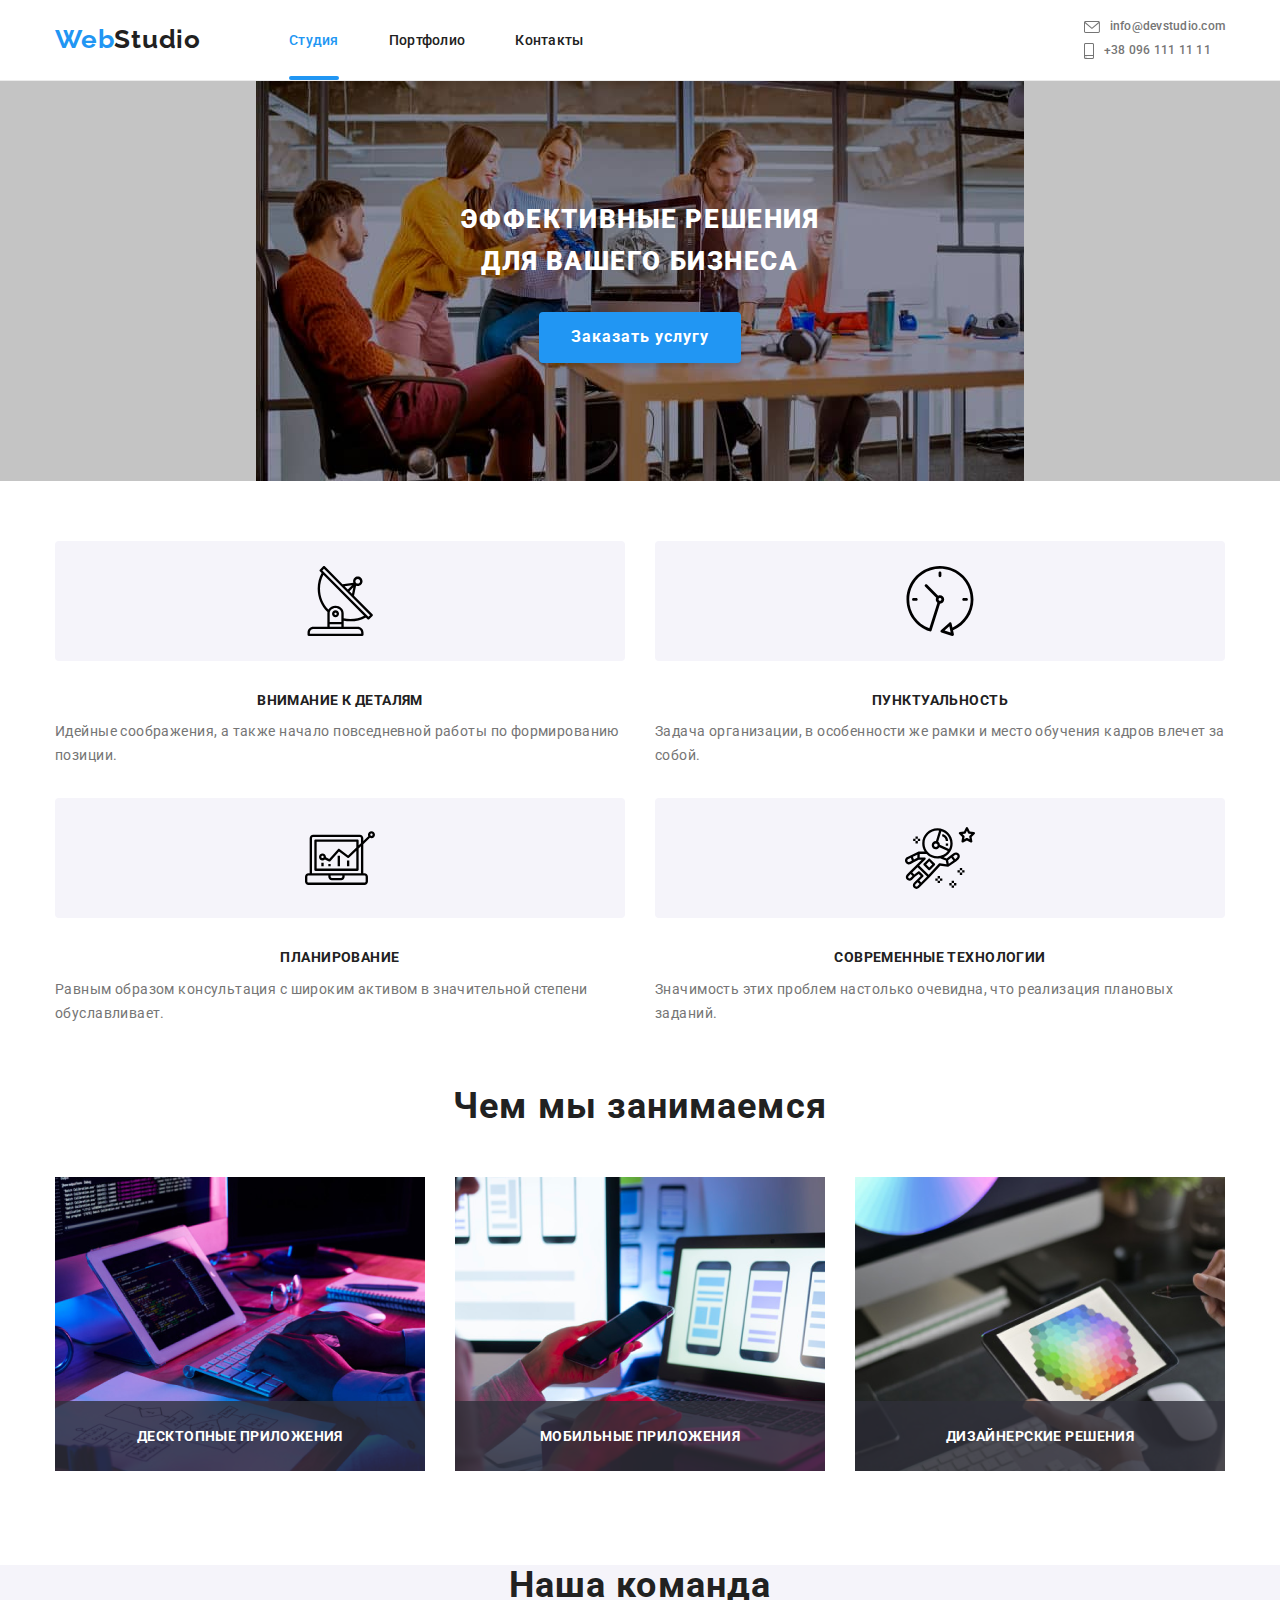
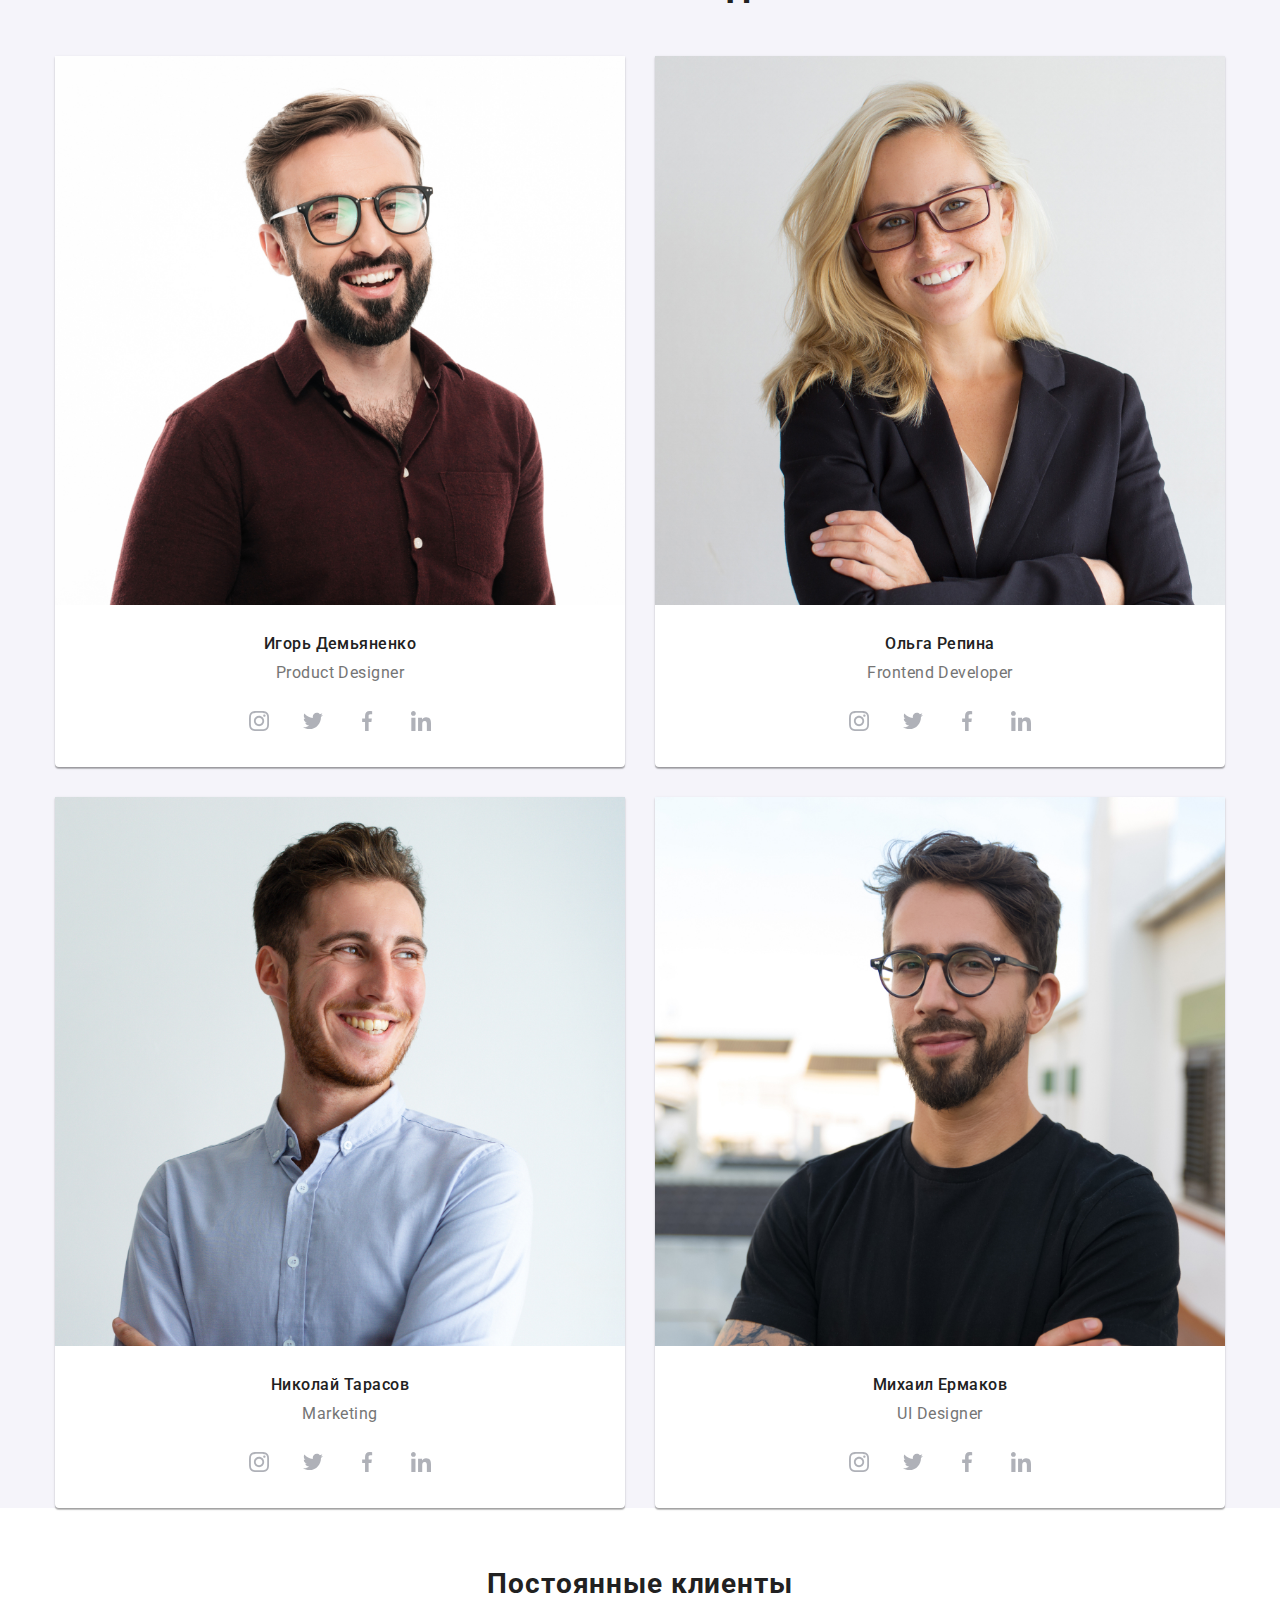
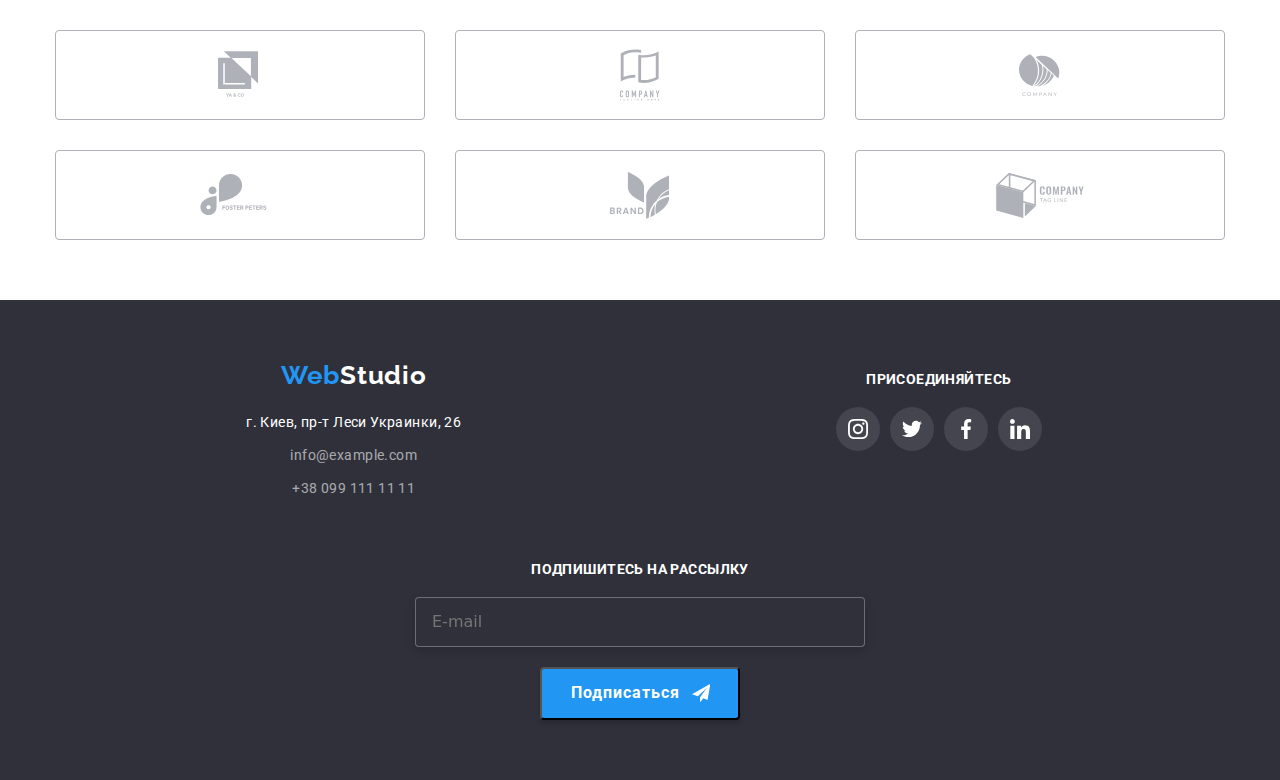
==== commit d31bc93f: "Делает футер для таблета" ====
--- a/index.html
+++ b/index.html
@@ -431,54 +431,56 @@
         <!-- Футер -->
         <footer class="footer">
             <section class="footer__section container">
-                <div class="footer__box">
-                    <a class="logo link" href="#">
-                        <span class="logo-blue">Web</span>Studio
-                    </a>
-                    <address class="footer-contact">
-                        <ul class="list">
-                            <li class="footer-contact__address list">г. Киев, пр-т Леси Украинки, 26</li>
-                            <li class="footer-contact__link">
-                                <a class="footer-contact__contacts link" href="mailto:info@example.com">info@example.com</a>
+                <div class="footer-container">
+                    <div class="footer__box">
+                        <a class="logo link" href="#">
+                            <span class="logo-blue">Web</span>Studio
+                        </a>
+                        <address class="footer-contact">
+                            <ul class="list">
+                                <li class="footer-contact__address list">г. Киев, пр-т Леси Украинки, 26</li>
+                                <li class="footer-contact__link">
+                                    <a class="footer-contact__contacts link" href="mailto:info@example.com">info@example.com</a>
+                                </li>
+                                <li>
+                                    <a class="footer-contact__contacts link" href="tel:+380991111111">+38 099 111 11 11</a>
+                                </li>
+                            </ul>
+                        </address>
+                    </div>
+                    <div class="footer-social">
+                        <b class="footer-headlin">присоединяйтесь</b>
+                        <ul class="footer-list list">
+                            <li class="social-list__item">
+                                <a class="social-list__link link" href="#">
+                                    <svg class="social-list__icon">
+                                        <use href="./image/sprite.svg#icon-instagram"></use>
+                                    </svg>
+                                </a>
                             </li>
-                            <li>
-                                <a class="footer-contact__contacts link" href="tel:+380991111111">+38 099 111 11 11</a>
+                            <li class="social-list__item">
+                                <a class="social-list__link link" href="#">
+                                    <svg class="social-list__icon">
+                                        <use href="./image/sprite.svg#icon-twitter"></use>
+                                    </svg>
+                                </a>
+                            </li>
+                            <li class="social-list__item">
+                                <a class="social-list__link link" href="#">
+                                    <svg class="social-list__icon">
+                                        <use href="./image/sprite.svg#icon-facebook"></use>
+                                    </svg>
+                                </a>
+                            </li>
+                            <li class="social-list__item">
+                                <a class="social-list__link link" href="#">
+                                    <svg class="social-list__icon">
+                                        <use href="./image/sprite.svg#icon-linkedin"></use>
+                                    </svg>
+                                </a>
                             </li>
                         </ul>
-                    </address>
-                </div>
-                <div class="footer-social">
-                    <b class="footer-headlin">присоединяйтесь</b>
-                    <ul class="footer-list list">
-                        <li class="social-list__item">
-                            <a class="social-list__link link" href="#">
-                                <svg class="social-list__icon">
-                                    <use href="./image/sprite.svg#icon-instagram"></use>
-                                </svg>
-                            </a>
-                        </li>
-                        <li class="social-list__item">
-                            <a class="social-list__link link" href="#">
-                                <svg class="social-list__icon">
-                                    <use href="./image/sprite.svg#icon-twitter"></use>
-                                </svg>
-                            </a>
-                        </li>
-                        <li class="social-list__item">
-                            <a class="social-list__link link" href="#">
-                                <svg class="social-list__icon">
-                                    <use href="./image/sprite.svg#icon-facebook"></use>
-                                </svg>
-                            </a>
-                        </li>
-                        <li class="social-list__item">
-                            <a class="social-list__link link" href="#">
-                                <svg class="social-list__icon">
-                                    <use href="./image/sprite.svg#icon-linkedin"></use>
-                                </svg>
-                            </a>
-                        </li>
-                    </ul>
+                    </div>
                 </div>
                 <form>
                     <b class="footer-headlin">Подпишитесь на рассылку</b>
--- a/css/main.min.css
+++ b/css/main.min.css
@@ -1,2 +1,2 @@
-.visually-hidden{position:absolute !important;clip:rect(1px 1px 1px 1px);clip:rect(1px, 1px, 1px, 1px);padding:0 !important;border:0 !important;height:1px !important;width:1px !important;overflow:hidden}:root{--color-main: #212121;--color-secondary: #757575;--color-accent: #2196f3;--color-grey-translucent: rgba(255, 255, 255, 0.6);--color-white: #ffffff;--color-modal-button: #188ce8;--font-main: 'Roboto', sans-serif;--font-secondary: 'Raleway', sans-serif}body{color:var(--color-main);background-color:var(--color-white);margin:0 auto}.list{list-style:none}.link{text-decoration:none}h1,h2,h3{margin:0}ul,ol{margin:0;padding:0}p{margin:0}img{display:block}.container{padding:0 15px;margin-left:auto;margin-right:auto}@media screen and (min-width: 480px){.container{max-width:480px}}@media screen and (min-width: 768px){.container{max-width:768px}}@media screen and (min-width: 1200px){.container{max-width:1200px}}.social-list__item:not(:last-child){margin-right:10px}.social-list__link{display:flex;justify-content:center;align-items:center;transition-property:fill, background-color;transition-duration:250ms;transition-timing-function:cubic-bezier(0.4, 0, 0.2, 1);width:44px;height:44px;background:rgba(255,255,255,0.1);border-radius:50%}.social-list__link:hover,.social-list__link:focus{background-color:var(--color-accent)}.social-list__link:hover .social-list__icon,.social-list__link:focus .social-list__icon{fill:var(--color-white)}.social-list__icon{width:20px;height:20px;fill:#afb1b8}.logo{font-family:var(--font-secondary);font-weight:bold;font-size:26px;line-height:1.2;letter-spacing:0.03em;color:var(--color-main)}.logo-blue{color:var(--color-accent)}.header{background:var(--color-white);padding-top:10px;padding-bottom:10px;border-bottom:1px solid #ececec}.header__container{display:flex;align-items:center;justify-content:space-between}@media screen and (max-width: 767px){.header{position:relative}}.header__button{display:inline-flex;margin:0;padding:0;border:none;background-color:transparent;width:40px;height:40px}.header__button .icon-close{display:none}.header__button.is-open .icon-close{display:block}.header__button.is-open .icon-menu{display:none}.header__button:hover .icon-close{fill:var(--color-accent)}.header__button:hover .icon-menu{fill:var(--color-accent)}@media screen and (min-width: 768px){.header__button{display:none}}.icon-close{width:18.67px;height:18.67px;fill:var(--color-main)}.icon-menu{width:24px;height:16px;fill:var(--color-main)}.header__menu{background:#ffffff;box-shadow:0px 4px 8px rgba(0,0,0,0.04),0px 2px 4px rgba(0,0,0,0.08),0px 1px 3px rgba(0,0,0,0.16)}@media screen and (max-width: 767px){.header__menu{display:none;position:absolute;top:100%;left:0;width:100%;padding:60px 0}.header__menu.is-open{display:block}}.navigation{text-align:center}.navigation .navigation__link.current{color:var(--color-accent)}@media screen and (max-width: 767px){.navigation{margin-bottom:60px}}@media screen and (max-width: 767px){.navigation__item{margin-bottom:40px}}.navigation__link{position:relative;color:var(--color-main)}.navigation__link.current::after{content:'';position:absolute;left:0;bottom:0;display:block;width:100%;height:4px;background-color:var(--color-accent);border-radius:2px}.navigation__link:hover,.navigation__link:focus{color:var(--color-accent)}@media screen and (max-width: 767px){.navigation__link{padding-bottom:8px}}@media screen and (max-width: 767px){.address__contacts:not(:last-child){margin-bottom:15px}}.address__link{display:flex;justify-content:center;align-items:center;font-family:var(--font-main);font-weight:500;font-size:14px;line-height:1.5;letter-spacing:0.02em;color:var(--color-secondary)}.address__link:hover,.address__link:focus{color:var(--color-accent)}.address__link:hover .contacts__tel,.address__link:focus .contacts__tel{fill:var(--color-accent)}.address__mail{width:16px;height:12px;fill:var(--color-secondary);margin-right:10px}.address__link:hover .address__mail,.contacts__link:focus .address__mail{fill:var(--color-accent)}.address__tel{width:10px;height:16px;fill:var(--color-secondary);margin-right:10px}.address__link:hover .address__tel,.contacts__link:focus .address__tel{fill:var(--color-accent)}.navigation__link,.address__link{font-family:var(--font-main);font-weight:500;font-size:14px;line-height:1.15;letter-spacing:0.02em;transition-property:color;transition-duration:250ms;transition-timing-function:cubic-bezier(0.4, 0, 0.2, 1)}.hero{text-align:center}.hero__heading{margin-bottom:30px;font-family:var(--font-main);font-weight:900;font-size:26px;line-height:1.6;letter-spacing:0.06em;color:var(--color-white);text-transform:uppercase;text-align:center}.hero__button{padding-top:10px;padding-left:32px;padding-right:32px;padding-bottom:10px;background-color:var(--color-accent);min-width:200px;box-shadow:0px 4px 4px rgba(0,0,0,0.15);border-radius:4px;border:none;font-family:var(--font-main);font-weight:bold;font-size:16px;line-height:1.9;letter-spacing:0.06em;color:var(--color-white)}.hero__button:focus{box-shadow:0px 4px 4px rgba(0,0,0,0.15);border-radius:4px}.background{margin-bottom:60px;background-image:linear-gradient(to right, rgba(47,48,58,0.4), rgba(47,48,58,0.4)),url(../image/bg-mobile.jpg);background-repeat:no-repeat;background-position:center;background-size:480px 400px;background-color:#c4c4c4;padding-top:118px;padding-bottom:118px}@media screen and (min-device-pixel-ratio: 2) and (min-width: 320px), screen and (min-resolution: 192dpi) and (min-width: 320px), screen and (min-resolution: 2dppx) and (min-width: 320px){.background{background-image:linear-gradient(to right, rgba(47,48,58,0.4), rgba(47,48,58,0.4)),url("../image/bg-mobile@2x.jpg")}}.backdrop{position:fixed;top:0%;left:0%;width:100%;height:100%;background-color:rgba(0,0,0,0.2);padding:93px 15px 94px;overflow-y:scroll;opacity:1;transition-property:opacity;transition-duration:250ms;transition-timing-function:cubic-bezier(0.4, 0, 0.2, 1);z-index:2}.backdrop.is-hidden{opacity:0;pointer-events:none}.backdrop.is-hidden .modal{transform:translate(-50%, -50%) scale(0.7)}.modal{position:fixed;top:50%;left:50%;transform:translate(-50%, -50%) scale(1);transition-property:transform;transition-duration:250ms;transition-timing-function:cubic-bezier(0.4, 0, 0.2, 1);min-width:450px;min-height:609px;padding:40px;background:var(--color-white);box-shadow:0px 1px 3px rgba(0,0,0,0.12),0px 1px 1px rgba(0,0,0,0.14),0px 2px 1px rgba(0,0,0,0.2);border-radius:4px}.modal__icon{width:11px;height:11px;fill:#000000}.modal__button{position:absolute;top:8px;right:8px;min-width:30px;min-height:30px;display:flex;justify-content:center;align-items:center;cursor:pointer;background:var(--color-white);border:1px solid rgba(0,0,0,0.1);box-sizing:border-box;border-radius:50%;transition-property:filter;transition-duration:250ms;transition-timing-function:cubic-bezier(0.4, 0, 0.2, 1)}.modal-form__heading{font-family:var(--font-main);font-style:normal;font-weight:bold;font-size:20px;line-height:1.5;text-align:center;letter-spacing:0.03em;color:var(--color-main);margin-bottom:12px}.modal-form__form{display:flex;flex-direction:column}.modal-form__field{position:relative;margin-bottom:20px}.modal-form__message{resize:none}.modal-form__input{border:1px solid rgba(33,33,33,0.2);box-sizing:border-box;border-radius:4px;width:100%;height:40px;margin:0;padding:0;padding-left:42px;margin-top:4px;cursor:pointer;transition-property:border;transition-duration:250ms;transition-timing-function:cubic-bezier(0.4, 0, 0.2, 1)}.modal-form__input:hover,.modal-form__input:focus{border:1px solid var(--color-accent);outline:var(--color-accent)}.modal-form__input:hover ~ .modal-form__icon,.modal-form__input:focus ~ .modal-form__icon{fill:var(--color-accent)}.modal-form__icon{position:absolute;bottom:11px;left:12px;display:flex;align-items:center;justify-content:center;color:#000000;width:18px;height:18px;transition-property:fill;transition-duration:250ms;transition-timing-function:cubic-bezier(0.4, 0, 0.2, 1)}.modal-form__message{border:1px solid rgba(33,33,33,0.2);box-sizing:border-box;border-radius:4px;cursor:pointer;width:100%;height:120px;padding:12px 16px;margin-top:4px;transition-property:border;transition-duration:250ms;transition-timing-function:cubic-bezier(0.4, 0, 0.2, 1)}.modal-form__message:hover,.modal-form__message:focus{border:1px solid var(--color-accent);outline:var(--color-accent)}.modal-form__policy-text{display:flex;justify-content:center;align-items:center;margin-bottom:30px;cursor:pointer;font-family:var(--font-main);font-style:normal;font-weight:normal;font-size:12px;line-height:1.16;letter-spacing:0.03em;color:var(--color-secondary)}.modal-form__policy-text::before{content:'';width:16px;height:15px;background-image:url("../image/checkbox.svg");margin-right:8px}.modal-form__policy-link{text-decoration-line:underline;color:var(--color-accent);text-decoration-skip-ink:none}.modal-form__button{display:block;width:200px;padding:10px 55px 10px 56px;margin:0 auto;cursor:pointer;background:var(--color-modal-button);box-shadow:0px 4px 4px rgba(0,0,0,0.15);border-radius:4px;border:none;font-family:var(--font-main);font-style:normal;font-weight:bold;font-size:16px;line-height:1.8;letter-spacing:0.06em;color:var(--color-white)}.modal-form__policy:checked+.modal-form__policy-text::before{background-color:var(--color-accent);background-image:url("../image/checkbox-white.svg");background-size:16px 15px;background-repeat:no-repeat;background-position:50% 50%;padding-top:4px 3px 3px 3px;cursor:pointer}.features{margin-bottom:60px}.features__headlines{font-family:var(--font-main);font-weight:bold;font-size:14px;line-height:1.4;letter-spacing:0.03em;text-transform:uppercase;text-align:center;margin-bottom:10px}.features__text{font-family:var(--font-main);font-weight:normal;font-size:14px;line-height:1.71;letter-spacing:0.03em;color:var(--color-secondary)}.features__cards:not(:last-child){margin-bottom:30px}.features__box{display:flex;justify-content:center;align-items:center;margin-bottom:30px;width:100%;padding:25px 100px 25px 100px;background:#f5f4fa;border-radius:4px}.features__icon{display:block;width:70px;height:70px}.example{display:flex}.example__text{position:absolute;bottom:0;width:100%;padding:27px 82px;font-family:var(--font-main);font-weight:bold;font-size:14px;line-height:1.15;text-align:center;letter-spacing:0.03em;text-transform:uppercase;color:var(--color-white);background:rgba(47,48,58,0.8)}.example-headlines{text-align:center;margin-bottom:50px}.example-headlines,.section-team-headlines{font-family:var(--font-main);font-weight:bold;font-size:36px;line-height:1.15;letter-spacing:0.03em}.section-example{margin-bottom:94px}@media screen and (max-width: 767px){.section-example{display:none}}.example__photo{position:relative}.example__photo:not(:last-child){margin-right:30px}.team__position{color:var(--color-secondary);font-weight:normal;margin-bottom:16px}.team__name{margin-bottom:10px;font-weight:500}.team__photo-set{margin-bottom:30px;display:block;max-width:100%;height:auto}.team__name,.team__position{font-family:var(--font-main);font-style:normal;font-size:16px;line-height:1.18;letter-spacing:0.03em}.team__cards{padding-bottom:24px;margin-bottom:30px;width:100%;background:#ffffff;box-shadow:0px 1px 3px rgba(0,0,0,0.12),0px 1px 1px rgba(0,0,0,0.14),0px 2px 1px rgba(0,0,0,0.2);border-radius:0px 0px 4px 4px}.team__cards:not(:last-child){margin-bottom:30px}.container-team{text-align:center}.section-team{background:#f5f4fa;margin-bottom:60px}.section-team-headlines{margin-bottom:50px}.social-list{display:flex;justify-content:center}.section-clients{margin-bottom:94px}.section-clients__headlines{font-family:var(--font-main);font-weight:bold;font-size:28px;line-height:1.17;text-align:center;letter-spacing:0.03em;margin-bottom:30px}.clients{display:flex;flex-wrap:wrap}@media screen and (max-width: 767px){.clients{margin-top:-30px;margin-left:-30px}.clients__item{flex-basis:calc(100% / 2 - 30px);margin-top:30px;margin-left:30px}}.clients__yago{width:44.27px;height:49.23px}.clients__tagline{width:40px;height:52px}.clients__company{width:41px;height:42.6px}.clients__foster{width:79.66px;height:42.02px}.clients__brand{width:59px;height:47px}.clients__line{width:88.48px;height:45.44px}.clients__link{display:flex;justify-content:center;align-items:center;transition-property:border;transition-duration:250ms;transition-timing-function:cubic-bezier(0.4, 0, 0.2, 1);height:90px;border:1px solid #afb1b8;border-radius:4px}.clients__link:hover,.clients__link:focus{border:1px solid var(--color-accent)}.symbol{fill:#afb1b8;display:block;transition-property:fill;transition-duration:250ms;transition-timing-function:cubic-bezier(0.4, 0, 0.2, 1)}.clients__link:hover .symbol,.clients__link:focus .symbol{fill:var(--color-accent)}.footer{background-color:#2f303a;padding-top:60px;padding-bottom:60px}.footer-contact{font-style:normal;min-width:231px;text-align:center;margin-bottom:60px}.footer-contact,.footer-contact__contacts{font-family:var(--font-main);font-weight:normal;font-size:14px;line-height:1.7;letter-spacing:0.03em}.footer-contact__address{color:var(--color-white);margin-bottom:9px}.footer-contact__contacts{color:var(--color-grey-translucent)}.footer-contact__link{margin-bottom:9px}.footer__box>.logo{display:block;margin-bottom:20px;color:var(--color-white)}.footer__section{text-align:center}.footer-headlin{display:block;margin-bottom:20px;font-family:var(--font-main);font-weight:bold;font-style:normal;font-size:14px;line-height:1.15;letter-spacing:0.03em;text-transform:uppercase;color:var(--color-white)}.footer-list{display:flex;justify-content:center;margin-bottom:60px}.footer-social .social-list__icon{fill:var(--color-white)}.box-sub__mail{width:100%;height:50px;margin-bottom:20px;padding-left:16px;cursor:pointer;border:1px solid rgba(255,255,255,0.3);box-sizing:border-box;filter:drop-shadow(0px 4px 4px rgba(0,0,0,0.15));border-radius:4px;background-color:#2f303a}.button-sub{display:flex;align-items:center;margin:0 auto;max-width:200px;padding:10px 28px 10px 29px;background:var(--color-accent);box-shadow:0px 4px 4px rgba(0,0,0,0.15);border-radius:4px;cursor:pointer;font-family:var(--font-main);font-style:normal;font-weight:bold;font-size:16px;line-height:1.8;letter-spacing:0.06em;color:var(--color-white)}.button-sub__icon{margin-left:12px;width:24px;height:24px;fill:var(--color-white)}.section-portfolio{padding-top:60px;padding-bottom:60px}.filters{display:flex}@media screen and (max-width: 767px){.filters{flex-wrap:wrap;margin-top:-8px;margin-left:-8px;margin-bottom:30px}.filters__box{margin-top:8px;margin-left:8px}}.filters__button{font-family:var(--font-main);font-weight:500;font-size:16px;line-height:1.6;letter-spacing:0.03em;color:var(--color-main);border:solid transparent;border-radius:4px;padding-top:6px;padding-right:22px;padding-bottom:6px;padding-left:22px;transition:250ms cubic-bezier(0.4, 0, 0.2, 1)}.filters__button:hover,.filters__button:focus{color:var(--color-white);background-color:var(--color-accent);box-shadow:0px 3px 1px rgba(0,0,0,0.1),0px 1px 2px rgba(0,0,0,0.08),0px 2px 2px rgba(0,0,0,0.12)}.projects__box{width:100%}.projects__box:not(:last-child){margin-bottom:30px}.border{background:var(--color-white);border:1px solid #eeeeee;box-sizing:border-box;padding:24px 20px;border-top:none}.border__heading{font-family:var(--font-main);font-weight:bold;font-size:18px;line-height:2;letter-spacing:0.06em;color:var(--color-main)}.border__description{font-family:var(--font-main);font-weight:normal;font-size:16px;line-height:1.9;letter-spacing:0.03em;color:var(--color-secondary)}.projects__link:hover,.projects__link:focus{display:block;box-shadow:0px 1px 1px rgba(0,0,0,0.12),0px 4px 4px rgba(0,0,0,0.06),1px 4px 6px rgba(0,0,0,0.16)}.projects-overlay{position:relative;overflow:hidden}.projects-overlay__cover{width:100%;height:100%}.projects-overlay__text{position:absolute;top:0;left:0;width:100%;height:100%;transition-property:transform;transition-duration:250ms;transition-timing-function:cubic-bezier(0.4, 0, 0.2, 1);transform:translateY(100%);padding:63px 24px;font-family:var(--font-main);font-style:normal;font-weight:normal;font-size:18px;line-height:1.55;letter-spacing:0.03em;color:var(--color-white);background:rgba(33,150,243,0.9)}.projects__link:hover .projects-overlay__text,.projects__link:focus .projects-overlay__text{transform:translateY(0%)}
+.visually-hidden{position:absolute !important;clip:rect(1px 1px 1px 1px);clip:rect(1px, 1px, 1px, 1px);padding:0 !important;border:0 !important;height:1px !important;width:1px !important;overflow:hidden}:root{--color-main: #212121;--color-secondary: #757575;--color-accent: #2196f3;--color-grey-translucent: rgba(255, 255, 255, 0.6);--color-white: #ffffff;--color-modal-button: #188ce8;--font-main: 'Roboto', sans-serif;--font-secondary: 'Raleway', sans-serif}body{color:var(--color-main);background-color:var(--color-white);margin:0 auto}.list{list-style:none}.link{text-decoration:none}h1,h2,h3{margin:0}ul,ol{margin:0;padding:0}p{margin:0}img{display:block}.container{padding:0 15px;margin-left:auto;margin-right:auto}@media screen and (min-width: 480px){.container{max-width:480px}}@media screen and (min-width: 768px){.container{max-width:768px}}@media screen and (min-width: 1200px){.container{max-width:1200px}}.social-list__item:not(:last-child){margin-right:10px}.social-list__link{display:flex;justify-content:center;align-items:center;transition-property:fill, background-color;transition-duration:250ms;transition-timing-function:cubic-bezier(0.4, 0, 0.2, 1);width:44px;height:44px;background:rgba(255,255,255,0.1);border-radius:50%}.social-list__link:hover,.social-list__link:focus{background-color:var(--color-accent)}.social-list__link:hover .social-list__icon,.social-list__link:focus .social-list__icon{fill:var(--color-white)}.social-list__icon{width:20px;height:20px;fill:#afb1b8}.logo{font-family:var(--font-secondary);font-weight:bold;font-size:26px;line-height:1.2;letter-spacing:0.03em;color:var(--color-main)}.logo-blue{color:var(--color-accent)}.header{background:var(--color-white);padding-top:10px;padding-bottom:10px;border-bottom:1px solid #ececec}@media screen and (max-width: 767px){.header{position:relative}.header__container{display:flex;justify-content:space-between;align-items:center}}@media screen and (min-width: 768px){.header{padding-top:21px;padding-bottom:21px}.header__container{display:flex;align-items:center}}.header__button{display:inline-flex;margin:0;padding:0;border:none;background-color:transparent;width:40px;height:40px}.header__button .icon-close{display:none}.header__button.is-open .icon-close{display:block}.header__button.is-open .icon-menu{display:none}.header__button:hover .icon-close{fill:var(--color-accent)}.header__button:hover .icon-menu{fill:var(--color-accent)}@media screen and (min-width: 768px){.header__button{display:none}}.icon-close{width:18.67px;height:18.67px;fill:var(--color-main)}.icon-menu{width:24px;height:16px;fill:var(--color-main)}@media screen and (max-width: 767px){.header__menu{display:none;position:absolute;top:100%;left:0;width:100%;padding:60px 0;background:#ffffff;box-shadow:0px 4px 8px rgba(0,0,0,0.04),0px 2px 4px rgba(0,0,0,0.08),0px 1px 3px rgba(0,0,0,0.16)}.header__menu.is-open{display:block}}@media screen and (min-width: 768px){.header__menu{display:flex;flex-grow:1;align-items:center;margin-left:88px}}.navigation{text-align:center}.navigation .navigation__link.current{color:var(--color-accent)}@media screen and (max-width: 767px){.navigation{margin-bottom:60px}}@media screen and (min-width: 768px){.navigation{display:flex}.navigation .navigation__link.current{color:var(--color-accent)}}@media screen and (max-width: 767px){.navigation__item{margin-bottom:40px}}@media screen and (min-width: 768px){.navigation__item:not(:last-child){margin-right:50px}}.navigation__link{position:relative;font-family:var(--font-main);font-weight:500;letter-spacing:0.02em;color:var(--color-main)}.navigation__link.current::after{content:'';position:absolute;left:0;bottom:0;display:block;width:100%;height:4px;background-color:var(--color-accent);border-radius:2px}.navigation__link:hover,.navigation__link:focus{color:var(--color-accent)}@media screen and (max-width: 767px){.navigation__link{font-size:18px;line-height:1.16;padding-bottom:8px}}@media screen and (min-width: 768px){.navigation__link{padding-top:32px;padding-bottom:32px;font-size:14px;line-height:1.14}.navigation__link:not(:last-child){margin-right:50px}}@media screen and (max-width: 767px){.address__contacts:not(:last-child){margin-bottom:15px}}@media screen and (min-width: 768px){.address{margin-left:auto}.address__contacts:not(:last-child){margin-bottom:10px}}.address__link{display:flex;align-items:center;line-height:1.16px;font-family:var(--font-main);font-weight:500;letter-spacing:0.02em;color:var(--color-secondary)}.address__link:hover,.address__link:focus{color:var(--color-accent)}.address__link:hover .contacts__tel,.address__link:focus .contacts__tel{fill:var(--color-accent)}@media screen and (max-width: 767px){.address__link{font-size:18px}}@media screen and (min-width: 768px){.address__link{font-size:12px}}.address__mail{width:16px;height:12px;fill:var(--color-secondary);margin-right:10px}.address__link:hover .address__mail,.contacts__link:focus .address__mail{fill:var(--color-accent)}.address__tel{width:10px;height:16px;fill:var(--color-secondary);margin-right:10px}.address__link:hover .address__tel,.contacts__link:focus .address__tel{fill:var(--color-accent)}.navigation__link,.address__link{transition-property:color;transition-duration:250ms;transition-timing-function:cubic-bezier(0.4, 0, 0.2, 1)}.hero{text-align:center}.hero__heading{margin-bottom:30px;font-family:var(--font-main);font-weight:900;font-size:26px;line-height:1.6;letter-spacing:0.06em;color:var(--color-white);text-transform:uppercase;text-align:center}.hero__button{padding-top:10px;padding-left:32px;padding-right:32px;padding-bottom:10px;background-color:var(--color-accent);min-width:200px;box-shadow:0px 4px 4px rgba(0,0,0,0.15);border-radius:4px;border:none;font-family:var(--font-main);font-weight:bold;font-size:16px;line-height:1.9;letter-spacing:0.06em;color:var(--color-white)}.hero__button:focus{box-shadow:0px 4px 4px rgba(0,0,0,0.15);border-radius:4px}.background{margin-bottom:60px;background-image:linear-gradient(to right, rgba(47,48,58,0.4), rgba(47,48,58,0.4)),url("../image/bg-mobile.jpg");background-repeat:no-repeat;background-position:center;background-size:480px 400px;background-color:#c4c4c4;padding-top:118px;padding-bottom:118px}@media screen and (min-width: 768px){.background{background-image:url("../image/bg-tablet.jpg");background-size:768px 400px}}@media screen and (min-device-pixel-ratio: 2) and (min-width: 320px), screen and (min-resolution: 192dpi) and (min-width: 320px), screen and (min-resolution: 2dppx) and (min-width: 320px){.background{background-image:linear-gradient(to right, rgba(47,48,58,0.4), rgba(47,48,58,0.4)),url("../image/bg-mobile@2x.jpg")}}@media screen and (min-device-pixel-ratio: 2) and (min-width: 768px), screen and (min-resolution: 192dpi) and (min-width: 768px), screen and (min-resolution: 2dppx) and (min-width: 768px){.background{background-image:linear-gradient(to right, rgba(47,48,58,0.4), rgba(47,48,58,0.4)),url("../image/bg-tablet@2x.jpg")}}.backdrop{position:fixed;top:0%;left:0%;width:100%;height:100%;background-color:rgba(0,0,0,0.2);padding:93px 15px 94px;overflow-y:scroll;opacity:1;transition-property:opacity;transition-duration:250ms;transition-timing-function:cubic-bezier(0.4, 0, 0.2, 1);z-index:2}.backdrop.is-hidden{opacity:0;pointer-events:none}.backdrop.is-hidden .modal{transform:translate(-50%, -50%) scale(0.7)}.modal{position:fixed;top:50%;left:50%;transform:translate(-50%, -50%) scale(1);transition-property:transform;transition-duration:250ms;transition-timing-function:cubic-bezier(0.4, 0, 0.2, 1);min-width:450px;min-height:609px;padding:40px;background:var(--color-white);box-shadow:0px 1px 3px rgba(0,0,0,0.12),0px 1px 1px rgba(0,0,0,0.14),0px 2px 1px rgba(0,0,0,0.2);border-radius:4px}.modal__icon{width:11px;height:11px;fill:#000000}.modal__button{position:absolute;top:8px;right:8px;min-width:30px;min-height:30px;display:flex;justify-content:center;align-items:center;cursor:pointer;background:var(--color-white);border:1px solid rgba(0,0,0,0.1);box-sizing:border-box;border-radius:50%;transition-property:filter;transition-duration:250ms;transition-timing-function:cubic-bezier(0.4, 0, 0.2, 1)}.modal-form__heading{font-family:var(--font-main);font-style:normal;font-weight:bold;font-size:20px;line-height:1.5;text-align:center;letter-spacing:0.03em;color:var(--color-main);margin-bottom:12px}.modal-form__form{display:flex;flex-direction:column}.modal-form__field{position:relative;margin-bottom:20px}.modal-form__message{resize:none}.modal-form__input{border:1px solid rgba(33,33,33,0.2);box-sizing:border-box;border-radius:4px;width:100%;height:40px;margin:0;padding:0;padding-left:42px;margin-top:4px;cursor:pointer;transition-property:border;transition-duration:250ms;transition-timing-function:cubic-bezier(0.4, 0, 0.2, 1)}.modal-form__input:hover,.modal-form__input:focus{border:1px solid var(--color-accent);outline:var(--color-accent)}.modal-form__input:hover ~ .modal-form__icon,.modal-form__input:focus ~ .modal-form__icon{fill:var(--color-accent)}.modal-form__icon{position:absolute;bottom:11px;left:12px;display:flex;align-items:center;justify-content:center;color:#000000;width:18px;height:18px;transition-property:fill;transition-duration:250ms;transition-timing-function:cubic-bezier(0.4, 0, 0.2, 1)}.modal-form__message{border:1px solid rgba(33,33,33,0.2);box-sizing:border-box;border-radius:4px;cursor:pointer;width:100%;height:120px;padding:12px 16px;margin-top:4px;transition-property:border;transition-duration:250ms;transition-timing-function:cubic-bezier(0.4, 0, 0.2, 1)}.modal-form__message:hover,.modal-form__message:focus{border:1px solid var(--color-accent);outline:var(--color-accent)}.modal-form__policy-text{display:flex;justify-content:center;align-items:center;margin-bottom:30px;cursor:pointer;font-family:var(--font-main);font-style:normal;font-weight:normal;font-size:12px;line-height:1.16;letter-spacing:0.03em;color:var(--color-secondary)}.modal-form__policy-text::before{content:'';width:16px;height:15px;background-image:url("../image/checkbox.svg");margin-right:8px}.modal-form__policy-link{text-decoration-line:underline;color:var(--color-accent);text-decoration-skip-ink:none}.modal-form__button{display:block;width:200px;padding:10px 55px 10px 56px;margin:0 auto;cursor:pointer;background:var(--color-modal-button);box-shadow:0px 4px 4px rgba(0,0,0,0.15);border-radius:4px;border:none;font-family:var(--font-main);font-style:normal;font-weight:bold;font-size:16px;line-height:1.8;letter-spacing:0.06em;color:var(--color-white)}.modal-form__policy:checked+.modal-form__policy-text::before{background-color:var(--color-accent);background-image:url("../image/checkbox-white.svg");background-size:16px 15px;background-repeat:no-repeat;background-position:50% 50%;padding-top:4px 3px 3px 3px;cursor:pointer}.features{margin-bottom:60px}.features__headlines{font-family:var(--font-main);font-weight:bold;font-size:14px;line-height:1.4;letter-spacing:0.03em;text-transform:uppercase;text-align:center;margin-bottom:10px}.features__text{font-family:var(--font-main);font-weight:normal;font-size:14px;line-height:1.71;letter-spacing:0.03em;color:var(--color-secondary)}@media screen and (min-width: 768px){.features__list{display:flex;flex-wrap:wrap;margin-top:-30px;margin-left:-30px}}@media screen and (max-width: 767px){.features__cards:not(:last-child){margin-bottom:30px}}@media screen and (min-width: 768px){.features__cards{flex-basis:calc(100% / 2 - 30px);margin-top:30px;margin-left:30px}}.features__box{display:flex;justify-content:center;align-items:center;margin-bottom:30px;width:100%;padding:25px 100px 25px 100px;background:#f5f4fa;border-radius:4px}.features__icon{display:block;width:70px;height:70px}.example{display:flex}.example__text{position:absolute;bottom:0;width:100%;padding:27px 82px;font-family:var(--font-main);font-weight:bold;font-size:14px;line-height:1.15;text-align:center;letter-spacing:0.03em;text-transform:uppercase;color:var(--color-white);background:rgba(47,48,58,0.8)}.example-headlines{text-align:center;margin-bottom:50px}.example-headlines,.section-team-headlines{font-family:var(--font-main);font-weight:bold;font-size:36px;line-height:1.15;letter-spacing:0.03em}.section-example{margin-bottom:94px}@media screen and (max-width: 1199px){.section-example{display:none}}.example__photo{position:relative}.example__photo:not(:last-child){margin-right:30px}.team{display:flex;flex-wrap:wrap}.team__position{color:var(--color-secondary);font-weight:normal;margin-bottom:16px}.team__name{margin-bottom:10px;font-weight:500}.team__photo-set{margin-bottom:30px;display:block;max-width:100%;height:auto}@media screen and (min-width: 768px){.team{margin-top:-30px;margin-left:-30px}}.team__name,.team__position{font-family:var(--font-main);font-style:normal;font-size:16px;line-height:1.18;letter-spacing:0.03em}.team__cards{padding-bottom:24px;width:100%;background:#ffffff;box-shadow:0px 1px 3px rgba(0,0,0,0.12),0px 1px 1px rgba(0,0,0,0.14),0px 2px 1px rgba(0,0,0,0.2);border-radius:0px 0px 4px 4px}@media screen and (max-width: 767px){.team__cards:not(:last-child){margin-bottom:30px}}@media screen and (min-width: 768px){.team__cards{flex-basis:calc(100% / 2 - 30px);margin-left:30px;margin-top:30px}}.container-team{text-align:center}.section-team{background:#f5f4fa;margin-bottom:60px}.section-team-headlines{margin-bottom:50px}.social-list{display:flex;justify-content:center}.section-clients{margin-bottom:94px}.section-clients__headlines{font-family:var(--font-main);font-weight:bold;font-size:28px;line-height:1.17;text-align:center;letter-spacing:0.03em;margin-bottom:30px}@media screen and (min-width: 768px){.section-clients{margin-bottom:60px}}.clients{display:flex;flex-wrap:wrap}@media screen and (max-width: 767px){.clients{margin-top:-30px;margin-left:-30px}.clients__item{flex-basis:calc(100% / 2 - 30px);margin-top:30px;margin-left:30px}}@media screen and (min-width: 768px){.clients{margin-top:-30px;margin-left:-30px}.clients__item{flex-basis:calc(100% / 3 - 30px);margin-top:30px;margin-left:30px}}.clients__yago{width:44.27px;height:49.23px}.clients__tagline{width:40px;height:52px}.clients__company{width:41px;height:42.6px}.clients__foster{width:79.66px;height:42.02px}.clients__brand{width:59px;height:47px}.clients__line{width:88.48px;height:45.44px}.clients__link{display:flex;justify-content:center;align-items:center;transition-property:border;transition-duration:250ms;transition-timing-function:cubic-bezier(0.4, 0, 0.2, 1);height:90px;border:1px solid #afb1b8;border-radius:4px}.clients__link:hover,.clients__link:focus{border:1px solid var(--color-accent)}.symbol{fill:#afb1b8;display:block;transition-property:fill;transition-duration:250ms;transition-timing-function:cubic-bezier(0.4, 0, 0.2, 1)}.clients__link:hover .symbol,.clients__link:focus .symbol{fill:var(--color-accent)}.footer{background-color:#2f303a;padding-top:60px;padding-bottom:60px}.footer-contact{font-style:normal;min-width:231px;text-align:center;margin-bottom:60px}.footer-contact,.footer-contact__contacts{font-family:var(--font-main);font-weight:normal;font-size:14px;line-height:1.7;letter-spacing:0.03em}.footer-contact__address{color:var(--color-white);margin-bottom:9px}.footer-contact__contacts{color:var(--color-grey-translucent)}.footer-contact__link{margin-bottom:9px}.footer__box>.logo{display:block;margin-bottom:20px;color:var(--color-white)}.footer__section{text-align:center}@media screen and (min-width: 768px){.footer-container{display:flex;justify-content:space-around;align-items:baseline}}.footer-headlin{display:block;margin-bottom:20px;font-family:var(--font-main);font-weight:bold;font-style:normal;font-size:14px;line-height:1.15;letter-spacing:0.03em;text-transform:uppercase;color:var(--color-white)}.footer-list{display:flex;justify-content:center;margin-bottom:60px}.footer-social .social-list__icon{fill:var(--color-white)}.box-sub__mail{width:100%;height:50px;margin-bottom:20px;padding-left:16px;cursor:pointer;border:1px solid rgba(255,255,255,0.3);box-sizing:border-box;filter:drop-shadow(0px 4px 4px rgba(0,0,0,0.15));border-radius:4px;background-color:#2f303a}@media screen and (min-width: 768px){.box-sub__mail{max-width:450px}}.button-sub{display:flex;align-items:center;margin:0 auto;max-width:200px;padding:10px 28px 10px 29px;background:var(--color-accent);box-shadow:0px 4px 4px rgba(0,0,0,0.15);border-radius:4px;cursor:pointer;font-family:var(--font-main);font-style:normal;font-weight:bold;font-size:16px;line-height:1.8;letter-spacing:0.06em;color:var(--color-white)}.button-sub__icon{margin-left:12px;width:24px;height:24px;fill:var(--color-white)}.section-portfolio{padding-top:60px;padding-bottom:60px}.filters{display:flex}@media screen and (max-width: 767px){.filters{flex-wrap:wrap;margin-top:-8px;margin-left:-8px;margin-bottom:30px}.filters__box{margin-top:8px;margin-left:8px}}.filters__button{font-family:var(--font-main);font-weight:500;font-size:16px;line-height:1.6;letter-spacing:0.03em;color:var(--color-main);border:solid transparent;border-radius:4px;padding-top:6px;padding-right:22px;padding-bottom:6px;padding-left:22px;transition:250ms cubic-bezier(0.4, 0, 0.2, 1)}.filters__button:hover,.filters__button:focus{color:var(--color-white);background-color:var(--color-accent);box-shadow:0px 3px 1px rgba(0,0,0,0.1),0px 1px 2px rgba(0,0,0,0.08),0px 2px 2px rgba(0,0,0,0.12)}.projects__box{width:100%}.projects__box:not(:last-child){margin-bottom:30px}.border{background:var(--color-white);border:1px solid #eeeeee;box-sizing:border-box;padding:24px 20px;border-top:none}.border__heading{font-family:var(--font-main);font-weight:bold;font-size:18px;line-height:2;letter-spacing:0.06em;color:var(--color-main)}.border__description{font-family:var(--font-main);font-weight:normal;font-size:16px;line-height:1.9;letter-spacing:0.03em;color:var(--color-secondary)}.projects__link:hover,.projects__link:focus{display:block;box-shadow:0px 1px 1px rgba(0,0,0,0.12),0px 4px 4px rgba(0,0,0,0.06),1px 4px 6px rgba(0,0,0,0.16)}.projects-overlay{position:relative;overflow:hidden}.projects-overlay__cover{width:100%;height:100%}.projects-overlay__text{position:absolute;top:0;left:0;width:100%;height:100%;transition-property:transform;transition-duration:250ms;transition-timing-function:cubic-bezier(0.4, 0, 0.2, 1);transform:translateY(100%);padding:63px 24px;font-family:var(--font-main);font-style:normal;font-weight:normal;font-size:18px;line-height:1.55;letter-spacing:0.03em;color:var(--color-white);background:rgba(33,150,243,0.9)}.projects__link:hover .projects-overlay__text,.projects__link:focus .projects-overlay__text{transform:translateY(0%)}
 /*# sourceMappingURL=main.min.css.map */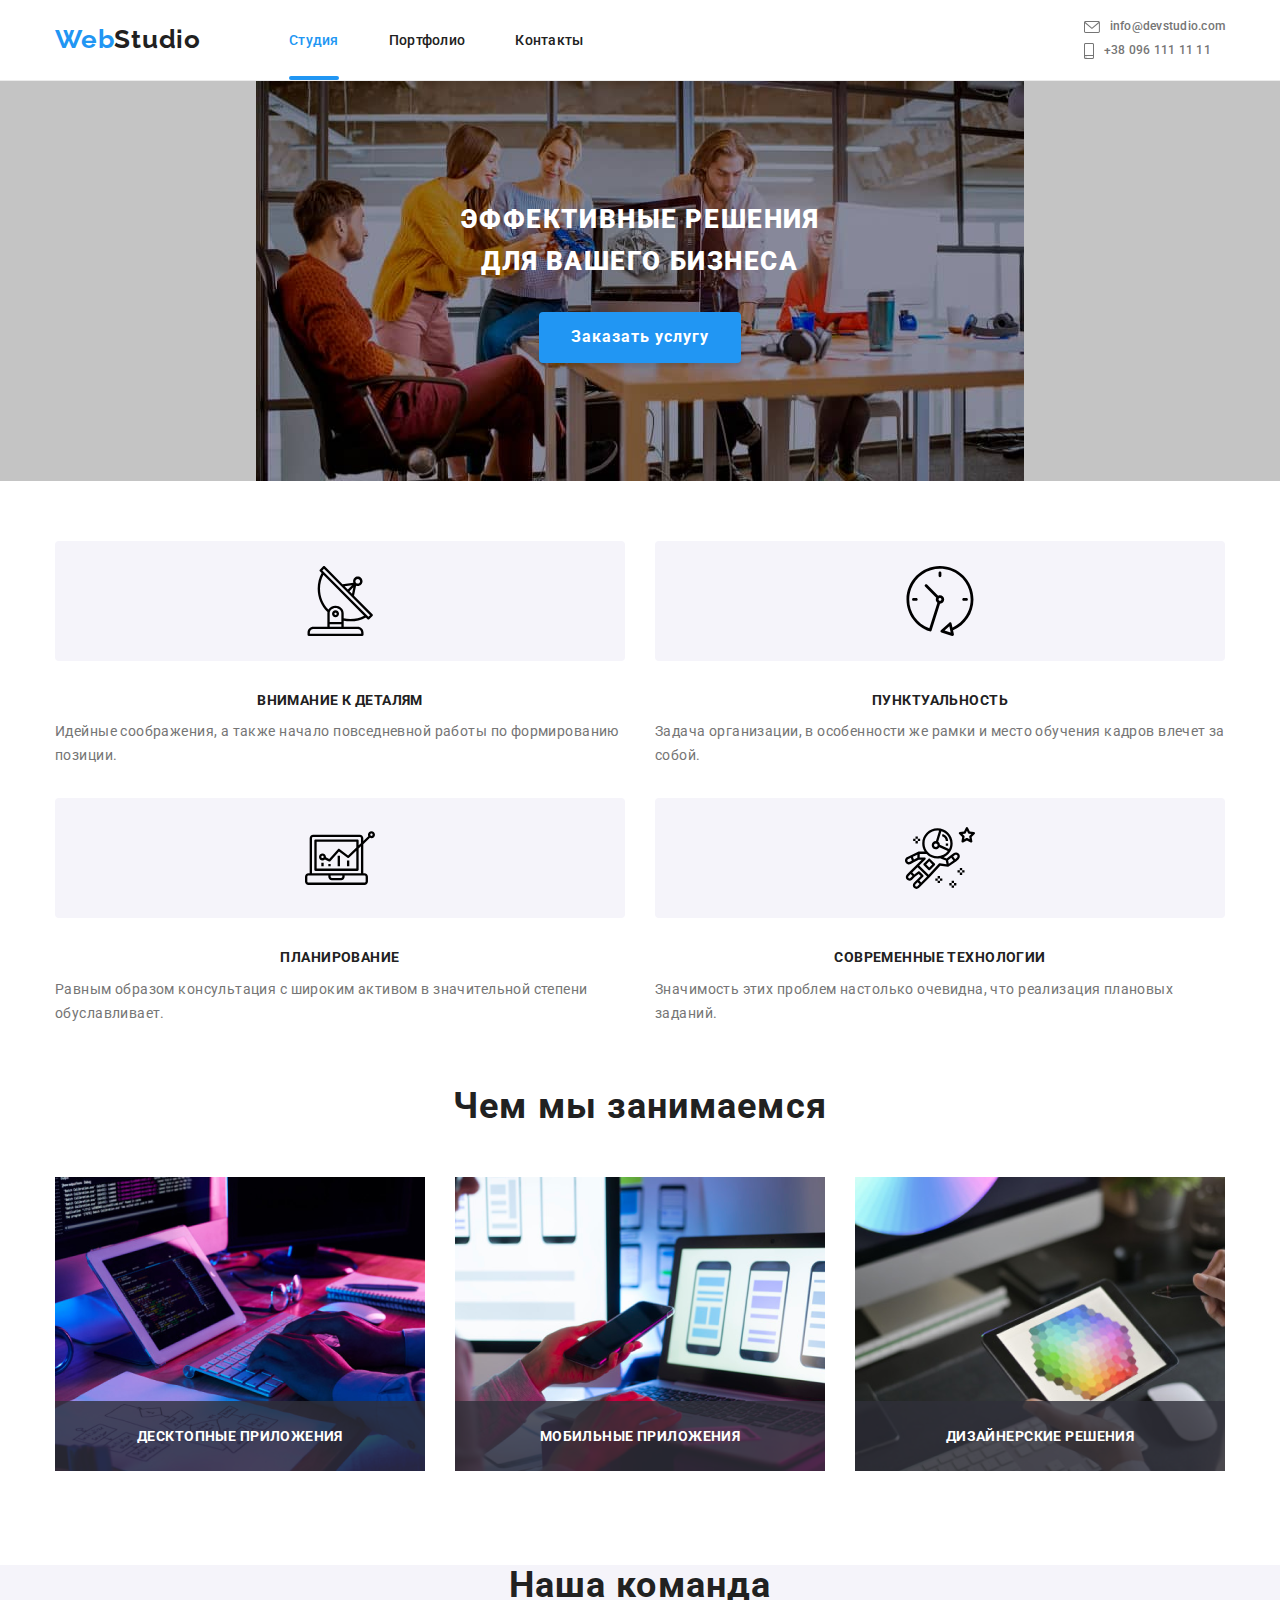
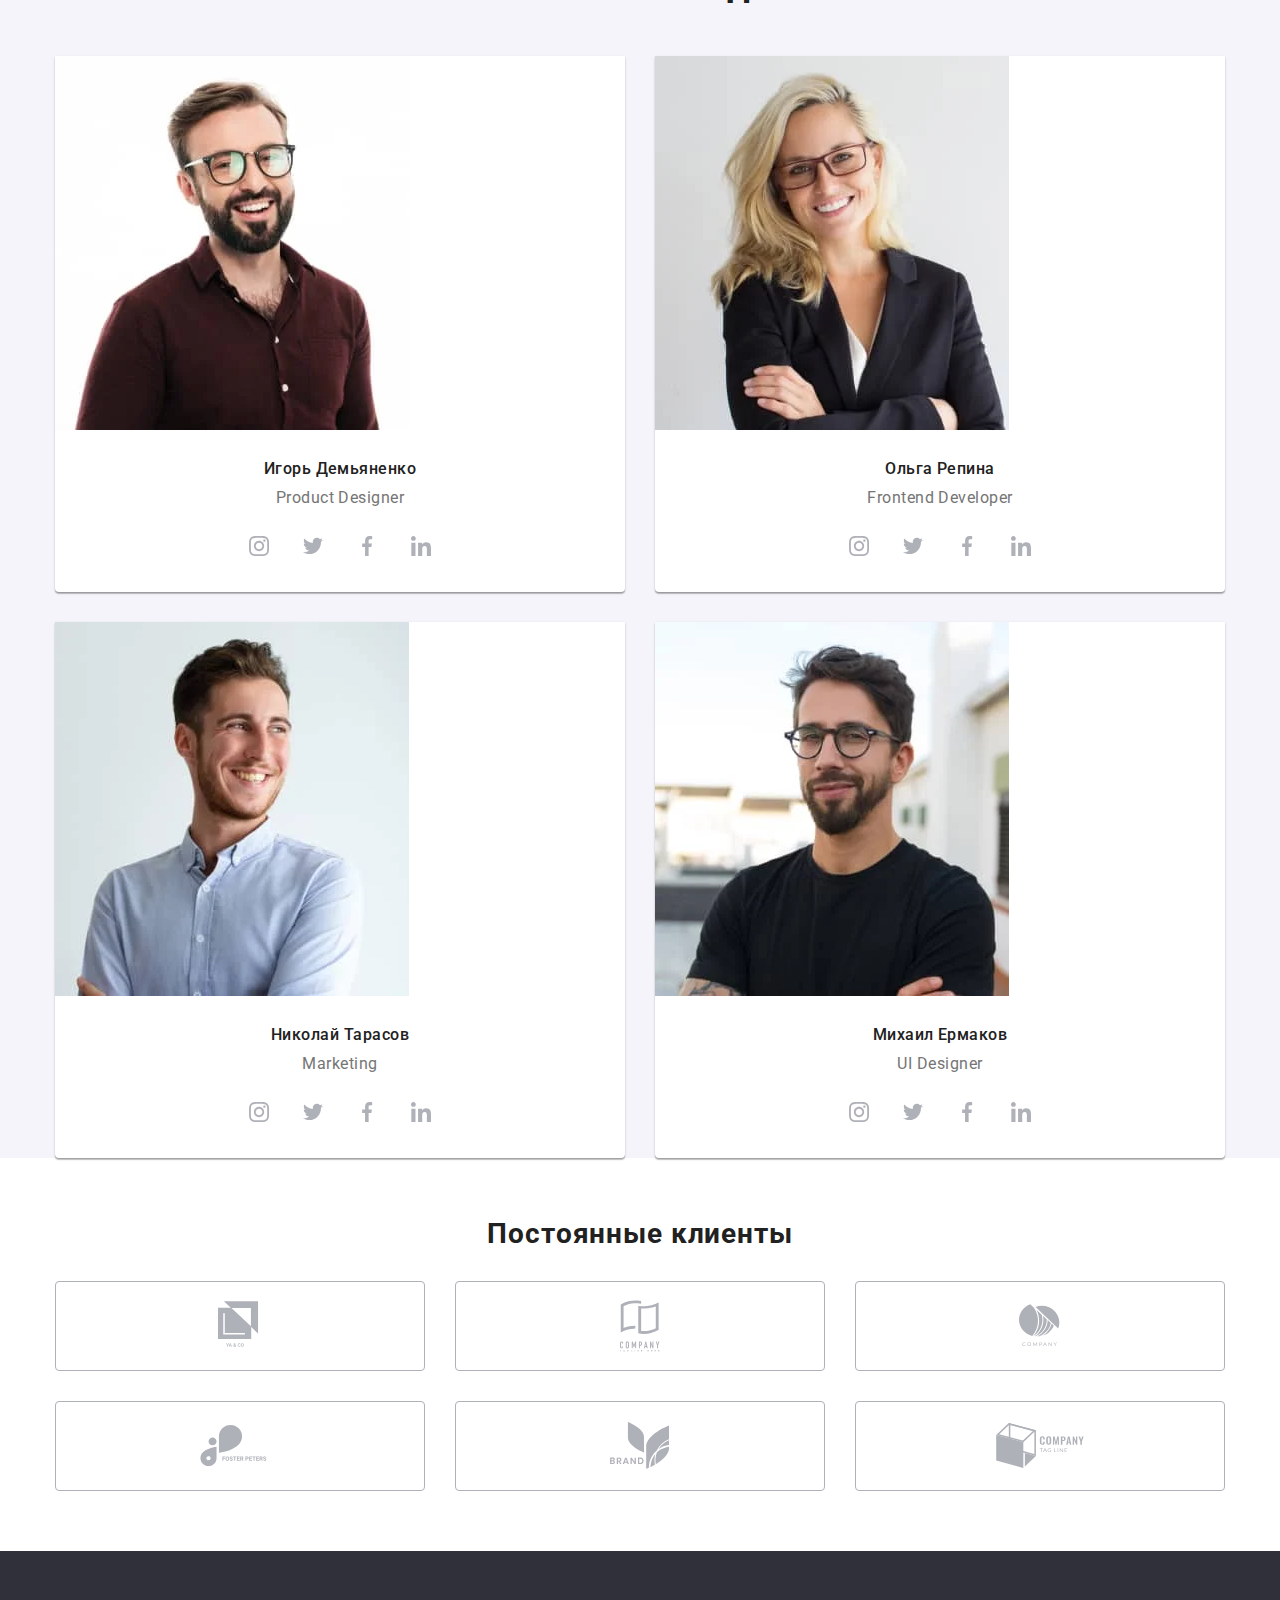
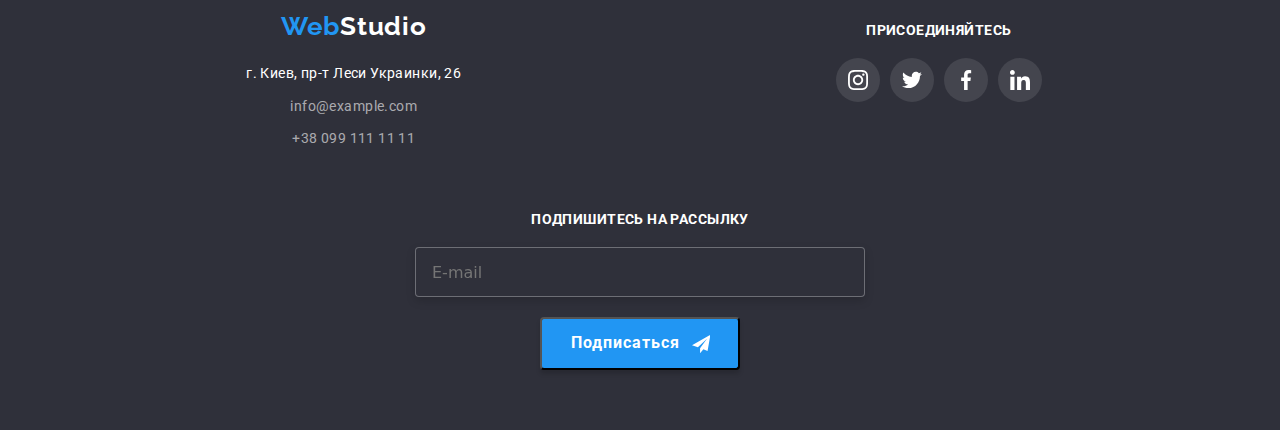
==== commit 08b0d7e3: "Заканчивает таблет версию" ====
--- a/index.html
+++ b/index.html
@@ -211,6 +211,11 @@
                     <ul class="team list">
                         <li class="team__cards">
                             <picture>
+                                <source srcset="./image/team/igor-tablet.webp 1x, ./image/team/igor-tablet@2x.webp 2x" 
+                                media="(min-width: 768px" type="image/webp">
+                                <source srcset="./image/team/igor-tablet.jpg 1x, ./image/team/igor-tablet@2x.jpg 2x" 
+                                media="(min-width: 768px">
+                                
                                 <source srcset="./image/team/igor-mobile.webp 1x, ./image/team/igor-mobile@2x.webp 2x" 
                                 media="(max-width: 767px" type="image/webp">
                                 <source srcset="./image/team/igor-mobile.jpg 1x, ./image/team/igor-mobile@2x.jpg 2x"
@@ -252,6 +257,10 @@
                         </li>
                         <li class="team__cards">
                             <picture>
+                                <source srcset="./image/team/olga-tablet.webp 1x, ./image/team/olga-tablet@2x.webp 2x" media="(min-width: 768px"
+                                    type="image/webp">
+                                <source srcset="./image/team/olga-tablet.jpg 1x, ./image/team/olga-tablet@2x.jpg 2x" media="(min-width: 768px">
+
                                 <source srcset="./image/team/olga-mobile.webp 1x, ./image/team/olga-mobile@2x.webp 2x" media="(max-width: 767px"
                                     type="image/webp">
                                 <source srcset="./image/team/olga-mobile.jpg 1x, ./image/team/olga-mobile@2x.jpg 2x" media="(max-width: 767px">
@@ -292,6 +301,10 @@
                         </li>
                         <li class="team__cards">
                             <picture>
+                                <source srcset="./image/team/nikolai-tablet.webp 1x, ./image/team/nikolai-tablet@2x.webp 2x" media="(min-width: 768px"
+                                    type="image/webp">
+                                <source srcset="./image/team/nikolai-tablet.jpg 1x, ./image/team/nikolai-tablet@2x.jpg 2x" media="(min-width: 768px">
+
                                 <source srcset="./image/team/nikolai-mobile.webp 1x, ./image/team/nikolai-mobile@2x.webp 2x" media="(max-width: 767px"
                                     type="image/webp">
                                 <source srcset="./image/team/nikolai-mobile.jpg 1x, ./image/team/nikolai-mobile@2x.jpg 2x" media="(max-width: 767px">
@@ -332,6 +345,10 @@
                         </li>
                         <li class="team__cards">
                             <picture>
+                                <source srcset="./image/team/mihail-tablet.webp 1x, ./image/team/mihail-tablet@2x.webp 2x" media="(min-width: 768px"
+                                    type="image/webp">
+                                <source srcset="./image/team/mihail-tablet.jpg 1x, ./image/team/mihail-tablet@2x.jpg 2x" media="(min-width: 768px">
+
                                 <source srcset="./image/team/mihail-mobile.webp 1x, ./image/team/mihail-mobile@2x.webp 2x"
                                     media="(max-width: 767px" type="image/webp">
                                 <source srcset="./image/team/mihail-mobile.jpg 1x, ./image/team/mihail-mobile@2x.jpg 2x"
--- a/css/main.min.css
+++ b/css/main.min.css
@@ -1,2 +1,2 @@
-.visually-hidden{position:absolute !important;clip:rect(1px 1px 1px 1px);clip:rect(1px, 1px, 1px, 1px);padding:0 !important;border:0 !important;height:1px !important;width:1px !important;overflow:hidden}:root{--color-main: #212121;--color-secondary: #757575;--color-accent: #2196f3;--color-grey-translucent: rgba(255, 255, 255, 0.6);--color-white: #ffffff;--color-modal-button: #188ce8;--font-main: 'Roboto', sans-serif;--font-secondary: 'Raleway', sans-serif}body{color:var(--color-main);background-color:var(--color-white);margin:0 auto}.list{list-style:none}.link{text-decoration:none}h1,h2,h3{margin:0}ul,ol{margin:0;padding:0}p{margin:0}img{display:block}.container{padding:0 15px;margin-left:auto;margin-right:auto}@media screen and (min-width: 480px){.container{max-width:480px}}@media screen and (min-width: 768px){.container{max-width:768px}}@media screen and (min-width: 1200px){.container{max-width:1200px}}.social-list__item:not(:last-child){margin-right:10px}.social-list__link{display:flex;justify-content:center;align-items:center;transition-property:fill, background-color;transition-duration:250ms;transition-timing-function:cubic-bezier(0.4, 0, 0.2, 1);width:44px;height:44px;background:rgba(255,255,255,0.1);border-radius:50%}.social-list__link:hover,.social-list__link:focus{background-color:var(--color-accent)}.social-list__link:hover .social-list__icon,.social-list__link:focus .social-list__icon{fill:var(--color-white)}.social-list__icon{width:20px;height:20px;fill:#afb1b8}.logo{font-family:var(--font-secondary);font-weight:bold;font-size:26px;line-height:1.2;letter-spacing:0.03em;color:var(--color-main)}.logo-blue{color:var(--color-accent)}.header{background:var(--color-white);padding-top:10px;padding-bottom:10px;border-bottom:1px solid #ececec}@media screen and (max-width: 767px){.header{position:relative}.header__container{display:flex;justify-content:space-between;align-items:center}}@media screen and (min-width: 768px){.header{padding-top:21px;padding-bottom:21px}.header__container{display:flex;align-items:center}}.header__button{display:inline-flex;margin:0;padding:0;border:none;background-color:transparent;width:40px;height:40px}.header__button .icon-close{display:none}.header__button.is-open .icon-close{display:block}.header__button.is-open .icon-menu{display:none}.header__button:hover .icon-close{fill:var(--color-accent)}.header__button:hover .icon-menu{fill:var(--color-accent)}@media screen and (min-width: 768px){.header__button{display:none}}.icon-close{width:18.67px;height:18.67px;fill:var(--color-main)}.icon-menu{width:24px;height:16px;fill:var(--color-main)}@media screen and (max-width: 767px){.header__menu{display:none;position:absolute;top:100%;left:0;width:100%;padding:60px 0;background:#ffffff;box-shadow:0px 4px 8px rgba(0,0,0,0.04),0px 2px 4px rgba(0,0,0,0.08),0px 1px 3px rgba(0,0,0,0.16)}.header__menu.is-open{display:block}}@media screen and (min-width: 768px){.header__menu{display:flex;flex-grow:1;align-items:center;margin-left:88px}}.navigation{text-align:center}.navigation .navigation__link.current{color:var(--color-accent)}@media screen and (max-width: 767px){.navigation{margin-bottom:60px}}@media screen and (min-width: 768px){.navigation{display:flex}.navigation .navigation__link.current{color:var(--color-accent)}}@media screen and (max-width: 767px){.navigation__item{margin-bottom:40px}}@media screen and (min-width: 768px){.navigation__item:not(:last-child){margin-right:50px}}.navigation__link{position:relative;font-family:var(--font-main);font-weight:500;letter-spacing:0.02em;color:var(--color-main)}.navigation__link.current::after{content:'';position:absolute;left:0;bottom:0;display:block;width:100%;height:4px;background-color:var(--color-accent);border-radius:2px}.navigation__link:hover,.navigation__link:focus{color:var(--color-accent)}@media screen and (max-width: 767px){.navigation__link{font-size:18px;line-height:1.16;padding-bottom:8px}}@media screen and (min-width: 768px){.navigation__link{padding-top:32px;padding-bottom:32px;font-size:14px;line-height:1.14}.navigation__link:not(:last-child){margin-right:50px}}@media screen and (max-width: 767px){.address__contacts:not(:last-child){margin-bottom:15px}}@media screen and (min-width: 768px){.address{margin-left:auto}.address__contacts:not(:last-child){margin-bottom:10px}}.address__link{display:flex;align-items:center;line-height:1.16px;font-family:var(--font-main);font-weight:500;letter-spacing:0.02em;color:var(--color-secondary)}.address__link:hover,.address__link:focus{color:var(--color-accent)}.address__link:hover .contacts__tel,.address__link:focus .contacts__tel{fill:var(--color-accent)}@media screen and (max-width: 767px){.address__link{font-size:18px}}@media screen and (min-width: 768px){.address__link{font-size:12px}}.address__mail{width:16px;height:12px;fill:var(--color-secondary);margin-right:10px}.address__link:hover .address__mail,.contacts__link:focus .address__mail{fill:var(--color-accent)}.address__tel{width:10px;height:16px;fill:var(--color-secondary);margin-right:10px}.address__link:hover .address__tel,.contacts__link:focus .address__tel{fill:var(--color-accent)}.navigation__link,.address__link{transition-property:color;transition-duration:250ms;transition-timing-function:cubic-bezier(0.4, 0, 0.2, 1)}.hero{text-align:center}.hero__heading{margin-bottom:30px;font-family:var(--font-main);font-weight:900;font-size:26px;line-height:1.6;letter-spacing:0.06em;color:var(--color-white);text-transform:uppercase;text-align:center}.hero__button{padding-top:10px;padding-left:32px;padding-right:32px;padding-bottom:10px;background-color:var(--color-accent);min-width:200px;box-shadow:0px 4px 4px rgba(0,0,0,0.15);border-radius:4px;border:none;font-family:var(--font-main);font-weight:bold;font-size:16px;line-height:1.9;letter-spacing:0.06em;color:var(--color-white)}.hero__button:focus{box-shadow:0px 4px 4px rgba(0,0,0,0.15);border-radius:4px}.background{margin-bottom:60px;background-image:linear-gradient(to right, rgba(47,48,58,0.4), rgba(47,48,58,0.4)),url("../image/bg-mobile.jpg");background-repeat:no-repeat;background-position:center;background-size:480px 400px;background-color:#c4c4c4;padding-top:118px;padding-bottom:118px}@media screen and (min-width: 768px){.background{background-image:url("../image/bg-tablet.jpg");background-size:768px 400px}}@media screen and (min-device-pixel-ratio: 2) and (min-width: 320px), screen and (min-resolution: 192dpi) and (min-width: 320px), screen and (min-resolution: 2dppx) and (min-width: 320px){.background{background-image:linear-gradient(to right, rgba(47,48,58,0.4), rgba(47,48,58,0.4)),url("../image/bg-mobile@2x.jpg")}}@media screen and (min-device-pixel-ratio: 2) and (min-width: 768px), screen and (min-resolution: 192dpi) and (min-width: 768px), screen and (min-resolution: 2dppx) and (min-width: 768px){.background{background-image:linear-gradient(to right, rgba(47,48,58,0.4), rgba(47,48,58,0.4)),url("../image/bg-tablet@2x.jpg")}}.backdrop{position:fixed;top:0%;left:0%;width:100%;height:100%;background-color:rgba(0,0,0,0.2);padding:93px 15px 94px;overflow-y:scroll;opacity:1;transition-property:opacity;transition-duration:250ms;transition-timing-function:cubic-bezier(0.4, 0, 0.2, 1);z-index:2}.backdrop.is-hidden{opacity:0;pointer-events:none}.backdrop.is-hidden .modal{transform:translate(-50%, -50%) scale(0.7)}.modal{position:fixed;top:50%;left:50%;transform:translate(-50%, -50%) scale(1);transition-property:transform;transition-duration:250ms;transition-timing-function:cubic-bezier(0.4, 0, 0.2, 1);min-width:450px;min-height:609px;padding:40px;background:var(--color-white);box-shadow:0px 1px 3px rgba(0,0,0,0.12),0px 1px 1px rgba(0,0,0,0.14),0px 2px 1px rgba(0,0,0,0.2);border-radius:4px}.modal__icon{width:11px;height:11px;fill:#000000}.modal__button{position:absolute;top:8px;right:8px;min-width:30px;min-height:30px;display:flex;justify-content:center;align-items:center;cursor:pointer;background:var(--color-white);border:1px solid rgba(0,0,0,0.1);box-sizing:border-box;border-radius:50%;transition-property:filter;transition-duration:250ms;transition-timing-function:cubic-bezier(0.4, 0, 0.2, 1)}.modal-form__heading{font-family:var(--font-main);font-style:normal;font-weight:bold;font-size:20px;line-height:1.5;text-align:center;letter-spacing:0.03em;color:var(--color-main);margin-bottom:12px}.modal-form__form{display:flex;flex-direction:column}.modal-form__field{position:relative;margin-bottom:20px}.modal-form__message{resize:none}.modal-form__input{border:1px solid rgba(33,33,33,0.2);box-sizing:border-box;border-radius:4px;width:100%;height:40px;margin:0;padding:0;padding-left:42px;margin-top:4px;cursor:pointer;transition-property:border;transition-duration:250ms;transition-timing-function:cubic-bezier(0.4, 0, 0.2, 1)}.modal-form__input:hover,.modal-form__input:focus{border:1px solid var(--color-accent);outline:var(--color-accent)}.modal-form__input:hover ~ .modal-form__icon,.modal-form__input:focus ~ .modal-form__icon{fill:var(--color-accent)}.modal-form__icon{position:absolute;bottom:11px;left:12px;display:flex;align-items:center;justify-content:center;color:#000000;width:18px;height:18px;transition-property:fill;transition-duration:250ms;transition-timing-function:cubic-bezier(0.4, 0, 0.2, 1)}.modal-form__message{border:1px solid rgba(33,33,33,0.2);box-sizing:border-box;border-radius:4px;cursor:pointer;width:100%;height:120px;padding:12px 16px;margin-top:4px;transition-property:border;transition-duration:250ms;transition-timing-function:cubic-bezier(0.4, 0, 0.2, 1)}.modal-form__message:hover,.modal-form__message:focus{border:1px solid var(--color-accent);outline:var(--color-accent)}.modal-form__policy-text{display:flex;justify-content:center;align-items:center;margin-bottom:30px;cursor:pointer;font-family:var(--font-main);font-style:normal;font-weight:normal;font-size:12px;line-height:1.16;letter-spacing:0.03em;color:var(--color-secondary)}.modal-form__policy-text::before{content:'';width:16px;height:15px;background-image:url("../image/checkbox.svg");margin-right:8px}.modal-form__policy-link{text-decoration-line:underline;color:var(--color-accent);text-decoration-skip-ink:none}.modal-form__button{display:block;width:200px;padding:10px 55px 10px 56px;margin:0 auto;cursor:pointer;background:var(--color-modal-button);box-shadow:0px 4px 4px rgba(0,0,0,0.15);border-radius:4px;border:none;font-family:var(--font-main);font-style:normal;font-weight:bold;font-size:16px;line-height:1.8;letter-spacing:0.06em;color:var(--color-white)}.modal-form__policy:checked+.modal-form__policy-text::before{background-color:var(--color-accent);background-image:url("../image/checkbox-white.svg");background-size:16px 15px;background-repeat:no-repeat;background-position:50% 50%;padding-top:4px 3px 3px 3px;cursor:pointer}.features{margin-bottom:60px}.features__headlines{font-family:var(--font-main);font-weight:bold;font-size:14px;line-height:1.4;letter-spacing:0.03em;text-transform:uppercase;text-align:center;margin-bottom:10px}.features__text{font-family:var(--font-main);font-weight:normal;font-size:14px;line-height:1.71;letter-spacing:0.03em;color:var(--color-secondary)}@media screen and (min-width: 768px){.features__list{display:flex;flex-wrap:wrap;margin-top:-30px;margin-left:-30px}}@media screen and (max-width: 767px){.features__cards:not(:last-child){margin-bottom:30px}}@media screen and (min-width: 768px){.features__cards{flex-basis:calc(100% / 2 - 30px);margin-top:30px;margin-left:30px}}.features__box{display:flex;justify-content:center;align-items:center;margin-bottom:30px;width:100%;padding:25px 100px 25px 100px;background:#f5f4fa;border-radius:4px}.features__icon{display:block;width:70px;height:70px}.example{display:flex}.example__text{position:absolute;bottom:0;width:100%;padding:27px 82px;font-family:var(--font-main);font-weight:bold;font-size:14px;line-height:1.15;text-align:center;letter-spacing:0.03em;text-transform:uppercase;color:var(--color-white);background:rgba(47,48,58,0.8)}.example-headlines{text-align:center;margin-bottom:50px}.example-headlines,.section-team-headlines{font-family:var(--font-main);font-weight:bold;font-size:36px;line-height:1.15;letter-spacing:0.03em}.section-example{margin-bottom:94px}@media screen and (max-width: 1199px){.section-example{display:none}}.example__photo{position:relative}.example__photo:not(:last-child){margin-right:30px}.team{display:flex;flex-wrap:wrap}.team__position{color:var(--color-secondary);font-weight:normal;margin-bottom:16px}.team__name{margin-bottom:10px;font-weight:500}.team__photo-set{margin-bottom:30px;display:block;max-width:100%;height:auto}@media screen and (min-width: 768px){.team{margin-top:-30px;margin-left:-30px}}.team__name,.team__position{font-family:var(--font-main);font-style:normal;font-size:16px;line-height:1.18;letter-spacing:0.03em}.team__cards{padding-bottom:24px;width:100%;background:#ffffff;box-shadow:0px 1px 3px rgba(0,0,0,0.12),0px 1px 1px rgba(0,0,0,0.14),0px 2px 1px rgba(0,0,0,0.2);border-radius:0px 0px 4px 4px}@media screen and (max-width: 767px){.team__cards:not(:last-child){margin-bottom:30px}}@media screen and (min-width: 768px){.team__cards{flex-basis:calc(100% / 2 - 30px);margin-left:30px;margin-top:30px}}.container-team{text-align:center}.section-team{background:#f5f4fa;margin-bottom:60px}.section-team-headlines{margin-bottom:50px}.social-list{display:flex;justify-content:center}.section-clients{margin-bottom:94px}.section-clients__headlines{font-family:var(--font-main);font-weight:bold;font-size:28px;line-height:1.17;text-align:center;letter-spacing:0.03em;margin-bottom:30px}@media screen and (min-width: 768px){.section-clients{margin-bottom:60px}}.clients{display:flex;flex-wrap:wrap}@media screen and (max-width: 767px){.clients{margin-top:-30px;margin-left:-30px}.clients__item{flex-basis:calc(100% / 2 - 30px);margin-top:30px;margin-left:30px}}@media screen and (min-width: 768px){.clients{margin-top:-30px;margin-left:-30px}.clients__item{flex-basis:calc(100% / 3 - 30px);margin-top:30px;margin-left:30px}}.clients__yago{width:44.27px;height:49.23px}.clients__tagline{width:40px;height:52px}.clients__company{width:41px;height:42.6px}.clients__foster{width:79.66px;height:42.02px}.clients__brand{width:59px;height:47px}.clients__line{width:88.48px;height:45.44px}.clients__link{display:flex;justify-content:center;align-items:center;transition-property:border;transition-duration:250ms;transition-timing-function:cubic-bezier(0.4, 0, 0.2, 1);height:90px;border:1px solid #afb1b8;border-radius:4px}.clients__link:hover,.clients__link:focus{border:1px solid var(--color-accent)}.symbol{fill:#afb1b8;display:block;transition-property:fill;transition-duration:250ms;transition-timing-function:cubic-bezier(0.4, 0, 0.2, 1)}.clients__link:hover .symbol,.clients__link:focus .symbol{fill:var(--color-accent)}.footer{background-color:#2f303a;padding-top:60px;padding-bottom:60px}.footer-contact{font-style:normal;min-width:231px;text-align:center;margin-bottom:60px}.footer-contact,.footer-contact__contacts{font-family:var(--font-main);font-weight:normal;font-size:14px;line-height:1.7;letter-spacing:0.03em}.footer-contact__address{color:var(--color-white);margin-bottom:9px}.footer-contact__contacts{color:var(--color-grey-translucent)}.footer-contact__link{margin-bottom:9px}.footer__box>.logo{display:block;margin-bottom:20px;color:var(--color-white)}.footer__section{text-align:center}@media screen and (min-width: 768px){.footer-container{display:flex;justify-content:space-around;align-items:baseline}}.footer-headlin{display:block;margin-bottom:20px;font-family:var(--font-main);font-weight:bold;font-style:normal;font-size:14px;line-height:1.15;letter-spacing:0.03em;text-transform:uppercase;color:var(--color-white)}.footer-list{display:flex;justify-content:center;margin-bottom:60px}.footer-social .social-list__icon{fill:var(--color-white)}.box-sub__mail{width:100%;height:50px;margin-bottom:20px;padding-left:16px;cursor:pointer;border:1px solid rgba(255,255,255,0.3);box-sizing:border-box;filter:drop-shadow(0px 4px 4px rgba(0,0,0,0.15));border-radius:4px;background-color:#2f303a}@media screen and (min-width: 768px){.box-sub__mail{max-width:450px}}.button-sub{display:flex;align-items:center;margin:0 auto;max-width:200px;padding:10px 28px 10px 29px;background:var(--color-accent);box-shadow:0px 4px 4px rgba(0,0,0,0.15);border-radius:4px;cursor:pointer;font-family:var(--font-main);font-style:normal;font-weight:bold;font-size:16px;line-height:1.8;letter-spacing:0.06em;color:var(--color-white)}.button-sub__icon{margin-left:12px;width:24px;height:24px;fill:var(--color-white)}.section-portfolio{padding-top:60px;padding-bottom:60px}.filters{display:flex}@media screen and (max-width: 767px){.filters{flex-wrap:wrap;margin-top:-8px;margin-left:-8px;margin-bottom:30px}.filters__box{margin-top:8px;margin-left:8px}}.filters__button{font-family:var(--font-main);font-weight:500;font-size:16px;line-height:1.6;letter-spacing:0.03em;color:var(--color-main);border:solid transparent;border-radius:4px;padding-top:6px;padding-right:22px;padding-bottom:6px;padding-left:22px;transition:250ms cubic-bezier(0.4, 0, 0.2, 1)}.filters__button:hover,.filters__button:focus{color:var(--color-white);background-color:var(--color-accent);box-shadow:0px 3px 1px rgba(0,0,0,0.1),0px 1px 2px rgba(0,0,0,0.08),0px 2px 2px rgba(0,0,0,0.12)}.projects__box{width:100%}.projects__box:not(:last-child){margin-bottom:30px}.border{background:var(--color-white);border:1px solid #eeeeee;box-sizing:border-box;padding:24px 20px;border-top:none}.border__heading{font-family:var(--font-main);font-weight:bold;font-size:18px;line-height:2;letter-spacing:0.06em;color:var(--color-main)}.border__description{font-family:var(--font-main);font-weight:normal;font-size:16px;line-height:1.9;letter-spacing:0.03em;color:var(--color-secondary)}.projects__link:hover,.projects__link:focus{display:block;box-shadow:0px 1px 1px rgba(0,0,0,0.12),0px 4px 4px rgba(0,0,0,0.06),1px 4px 6px rgba(0,0,0,0.16)}.projects-overlay{position:relative;overflow:hidden}.projects-overlay__cover{width:100%;height:100%}.projects-overlay__text{position:absolute;top:0;left:0;width:100%;height:100%;transition-property:transform;transition-duration:250ms;transition-timing-function:cubic-bezier(0.4, 0, 0.2, 1);transform:translateY(100%);padding:63px 24px;font-family:var(--font-main);font-style:normal;font-weight:normal;font-size:18px;line-height:1.55;letter-spacing:0.03em;color:var(--color-white);background:rgba(33,150,243,0.9)}.projects__link:hover .projects-overlay__text,.projects__link:focus .projects-overlay__text{transform:translateY(0%)}
+.visually-hidden{position:absolute !important;clip:rect(1px 1px 1px 1px);clip:rect(1px, 1px, 1px, 1px);padding:0 !important;border:0 !important;height:1px !important;width:1px !important;overflow:hidden}:root{--color-main: #212121;--color-secondary: #757575;--color-accent: #2196f3;--color-grey-translucent: rgba(255, 255, 255, 0.6);--color-white: #ffffff;--color-modal-button: #188ce8;--font-main: 'Roboto', sans-serif;--font-secondary: 'Raleway', sans-serif}body{color:var(--color-main);background-color:var(--color-white);margin:0 auto}.list{list-style:none}.link{text-decoration:none}h1,h2,h3{margin:0}ul,ol{margin:0;padding:0}p{margin:0}img{display:block}.container{padding:0 15px;margin-left:auto;margin-right:auto}@media screen and (min-width: 480px){.container{max-width:480px}}@media screen and (min-width: 768px){.container{max-width:768px}}@media screen and (min-width: 1200px){.container{max-width:1200px}}.social-list__item:not(:last-child){margin-right:10px}.social-list__link{display:flex;justify-content:center;align-items:center;transition-property:fill, background-color;transition-duration:250ms;transition-timing-function:cubic-bezier(0.4, 0, 0.2, 1);width:44px;height:44px;background:rgba(255,255,255,0.1);border-radius:50%}.social-list__link:hover,.social-list__link:focus{background-color:var(--color-accent)}.social-list__link:hover .social-list__icon,.social-list__link:focus .social-list__icon{fill:var(--color-white)}.social-list__icon{width:20px;height:20px;fill:#afb1b8}.logo{font-family:var(--font-secondary);font-weight:bold;font-size:26px;line-height:1.2;letter-spacing:0.03em;color:var(--color-main)}.logo-blue{color:var(--color-accent)}.header{background:var(--color-white);padding-top:10px;padding-bottom:10px;border-bottom:1px solid #ececec}@media screen and (max-width: 767px){.header{position:relative}.header__container{display:flex;justify-content:space-between;align-items:center}}@media screen and (min-width: 768px){.header{padding-top:21px;padding-bottom:21px}.header__container{display:flex;align-items:center}}.header__button{display:inline-flex;margin:0;padding:0;border:none;background-color:transparent;width:40px;height:40px}.header__button .icon-close{display:none}.header__button.is-open .icon-close{display:block}.header__button.is-open .icon-menu{display:none}.header__button:hover .icon-close{fill:var(--color-accent)}.header__button:hover .icon-menu{fill:var(--color-accent)}@media screen and (min-width: 768px){.header__button{display:none}}.icon-close{width:18.67px;height:18.67px;fill:var(--color-main)}.icon-menu{width:24px;height:16px;fill:var(--color-main)}@media screen and (max-width: 767px){.header__menu{display:none;position:absolute;top:100%;left:0;width:100%;padding:60px 0;background:#ffffff;box-shadow:0px 4px 8px rgba(0,0,0,0.04),0px 2px 4px rgba(0,0,0,0.08),0px 1px 3px rgba(0,0,0,0.16)}.header__menu.is-open{display:block}}@media screen and (min-width: 768px){.header__menu{display:flex;flex-grow:1;align-items:center;margin-left:88px}}.navigation{text-align:center}.navigation .navigation__link.current{color:var(--color-accent)}@media screen and (max-width: 767px){.navigation{margin-bottom:60px}}@media screen and (min-width: 768px){.navigation{display:flex}.navigation .navigation__link.current{color:var(--color-accent)}}@media screen and (max-width: 767px){.navigation__item{margin-bottom:40px}}@media screen and (min-width: 768px){.navigation__item:not(:last-child){margin-right:50px}}.navigation__link{position:relative;font-family:var(--font-main);font-weight:500;letter-spacing:0.02em;color:var(--color-main)}.navigation__link.current::after{content:'';position:absolute;left:0;bottom:0;display:block;width:100%;height:4px;background-color:var(--color-accent);border-radius:2px}.navigation__link:hover,.navigation__link:focus{color:var(--color-accent)}@media screen and (max-width: 767px){.navigation__link{font-size:18px;line-height:1.16;padding-bottom:8px}}@media screen and (min-width: 768px){.navigation__link{padding-top:32px;padding-bottom:32px;font-size:14px;line-height:1.14}.navigation__link:not(:last-child){margin-right:50px}}@media screen and (max-width: 767px){.address__contacts:not(:last-child){margin-bottom:15px}}@media screen and (min-width: 768px){.address{margin-left:auto}.address__contacts:not(:last-child){margin-bottom:10px}}.address__link{display:flex;align-items:center;line-height:1.16px;font-family:var(--font-main);font-weight:500;letter-spacing:0.02em;color:var(--color-secondary)}.address__link:hover,.address__link:focus{color:var(--color-accent)}.address__link:hover .contacts__tel,.address__link:focus .contacts__tel{fill:var(--color-accent)}@media screen and (max-width: 767px){.address__link{font-size:18px}}@media screen and (min-width: 768px){.address__link{font-size:12px}}.address__mail{width:16px;height:12px;fill:var(--color-secondary);margin-right:10px}.address__link:hover .address__mail,.contacts__link:focus .address__mail{fill:var(--color-accent)}.address__tel{width:10px;height:16px;fill:var(--color-secondary);margin-right:10px}.address__link:hover .address__tel,.contacts__link:focus .address__tel{fill:var(--color-accent)}.navigation__link,.address__link{transition-property:color;transition-duration:250ms;transition-timing-function:cubic-bezier(0.4, 0, 0.2, 1)}.hero{text-align:center}.hero__heading{margin-bottom:30px;font-family:var(--font-main);font-weight:900;font-size:26px;line-height:1.6;letter-spacing:0.06em;color:var(--color-white);text-transform:uppercase;text-align:center}.hero__button{padding-top:10px;padding-left:32px;padding-right:32px;padding-bottom:10px;background-color:var(--color-accent);min-width:200px;box-shadow:0px 4px 4px rgba(0,0,0,0.15);border-radius:4px;border:none;font-family:var(--font-main);font-weight:bold;font-size:16px;line-height:1.9;letter-spacing:0.06em;color:var(--color-white)}.hero__button:focus{box-shadow:0px 4px 4px rgba(0,0,0,0.15);border-radius:4px}.background{margin-bottom:60px;background-image:linear-gradient(to right, rgba(47,48,58,0.4), rgba(47,48,58,0.4)),url("../image/bg-mobile.jpg");background-repeat:no-repeat;background-position:center;background-size:480px 400px;background-color:#c4c4c4;padding-top:118px;padding-bottom:118px}@media screen and (min-width: 768px){.background{background-image:url("../image/bg-tablet.jpg");background-size:768px 400px}}@media screen and (min-device-pixel-ratio: 2) and (min-width: 320px), screen and (min-resolution: 192dpi) and (min-width: 320px), screen and (min-resolution: 2dppx) and (min-width: 320px){.background{background-image:linear-gradient(to right, rgba(47,48,58,0.4), rgba(47,48,58,0.4)),url("../image/bg-mobile@2x.jpg")}}@media screen and (min-device-pixel-ratio: 2) and (min-width: 768px), screen and (min-resolution: 192dpi) and (min-width: 768px), screen and (min-resolution: 2dppx) and (min-width: 768px){.background{background-image:linear-gradient(to right, rgba(47,48,58,0.4), rgba(47,48,58,0.4)),url("../image/bg-tablet@2x.jpg")}}.backdrop{position:fixed;top:0%;left:0%;width:100%;height:100%;background-color:rgba(0,0,0,0.2);padding:93px 15px 94px;overflow-y:scroll;opacity:1;transition-property:opacity;transition-duration:250ms;transition-timing-function:cubic-bezier(0.4, 0, 0.2, 1);z-index:2}.backdrop.is-hidden{opacity:0;pointer-events:none}.backdrop.is-hidden .modal{transform:translate(-50%, -50%) scale(0.7)}.modal{position:fixed;top:50%;left:50%;transform:translate(-50%, -50%) scale(1);transition-property:transform;transition-duration:250ms;transition-timing-function:cubic-bezier(0.4, 0, 0.2, 1);min-width:450px;min-height:609px;padding:40px;background:var(--color-white);box-shadow:0px 1px 3px rgba(0,0,0,0.12),0px 1px 1px rgba(0,0,0,0.14),0px 2px 1px rgba(0,0,0,0.2);border-radius:4px}.modal__icon{width:11px;height:11px;fill:#000000}.modal__button{position:absolute;top:8px;right:8px;min-width:30px;min-height:30px;display:flex;justify-content:center;align-items:center;cursor:pointer;background:var(--color-white);border:1px solid rgba(0,0,0,0.1);box-sizing:border-box;border-radius:50%;transition-property:filter;transition-duration:250ms;transition-timing-function:cubic-bezier(0.4, 0, 0.2, 1)}.modal-form__heading{font-family:var(--font-main);font-style:normal;font-weight:bold;font-size:20px;line-height:1.5;text-align:center;letter-spacing:0.03em;color:var(--color-main);margin-bottom:12px}.modal-form__form{display:flex;flex-direction:column}.modal-form__field{position:relative;margin-bottom:20px}.modal-form__message{resize:none}.modal-form__input{border:1px solid rgba(33,33,33,0.2);box-sizing:border-box;border-radius:4px;width:100%;height:40px;margin:0;padding:0;padding-left:42px;margin-top:4px;cursor:pointer;transition-property:border;transition-duration:250ms;transition-timing-function:cubic-bezier(0.4, 0, 0.2, 1)}.modal-form__input:hover,.modal-form__input:focus{border:1px solid var(--color-accent);outline:var(--color-accent)}.modal-form__input:hover ~ .modal-form__icon,.modal-form__input:focus ~ .modal-form__icon{fill:var(--color-accent)}.modal-form__icon{position:absolute;bottom:11px;left:12px;display:flex;align-items:center;justify-content:center;color:#000000;width:18px;height:18px;transition-property:fill;transition-duration:250ms;transition-timing-function:cubic-bezier(0.4, 0, 0.2, 1)}.modal-form__message{border:1px solid rgba(33,33,33,0.2);box-sizing:border-box;border-radius:4px;cursor:pointer;width:100%;height:120px;padding:12px 16px;margin-top:4px;transition-property:border;transition-duration:250ms;transition-timing-function:cubic-bezier(0.4, 0, 0.2, 1)}.modal-form__message:hover,.modal-form__message:focus{border:1px solid var(--color-accent);outline:var(--color-accent)}.modal-form__policy-text{display:flex;justify-content:center;align-items:center;margin-bottom:30px;cursor:pointer;font-family:var(--font-main);font-style:normal;font-weight:normal;font-size:12px;line-height:1.16;letter-spacing:0.03em;color:var(--color-secondary)}.modal-form__policy-text::before{content:'';width:16px;height:15px;background-image:url("../image/checkbox.svg");margin-right:8px}.modal-form__policy-link{text-decoration-line:underline;color:var(--color-accent);text-decoration-skip-ink:none}.modal-form__button{display:block;width:200px;padding:10px 55px 10px 56px;margin:0 auto;cursor:pointer;background:var(--color-modal-button);box-shadow:0px 4px 4px rgba(0,0,0,0.15);border-radius:4px;border:none;font-family:var(--font-main);font-style:normal;font-weight:bold;font-size:16px;line-height:1.8;letter-spacing:0.06em;color:var(--color-white)}.modal-form__policy:checked+.modal-form__policy-text::before{background-color:var(--color-accent);background-image:url("../image/checkbox-white.svg");background-size:16px 15px;background-repeat:no-repeat;background-position:50% 50%;padding-top:4px 3px 3px 3px;cursor:pointer}.features{margin-bottom:60px}.features__headlines{font-family:var(--font-main);font-weight:bold;font-size:14px;line-height:1.4;letter-spacing:0.03em;text-transform:uppercase;text-align:center;margin-bottom:10px}.features__text{font-family:var(--font-main);font-weight:normal;font-size:14px;line-height:1.71;letter-spacing:0.03em;color:var(--color-secondary)}@media screen and (min-width: 768px){.features__list{display:flex;flex-wrap:wrap;margin-top:-30px;margin-left:-30px}}@media screen and (max-width: 767px){.features__cards:not(:last-child){margin-bottom:30px}}@media screen and (min-width: 768px){.features__cards{flex-basis:calc(100% / 2 - 30px);margin-top:30px;margin-left:30px}}.features__box{display:flex;justify-content:center;align-items:center;margin-bottom:30px;width:100%;padding:25px 100px 25px 100px;background:#f5f4fa;border-radius:4px}.features__icon{display:block;width:70px;height:70px}.example{display:flex}.example__text{position:absolute;bottom:0;width:100%;padding:27px 82px;font-family:var(--font-main);font-weight:bold;font-size:14px;line-height:1.15;text-align:center;letter-spacing:0.03em;text-transform:uppercase;color:var(--color-white);background:rgba(47,48,58,0.8)}.example-headlines{text-align:center;margin-bottom:50px}.example-headlines,.section-team-headlines{font-family:var(--font-main);font-weight:bold;font-size:36px;line-height:1.15;letter-spacing:0.03em}.section-example{margin-bottom:94px}@media screen and (max-width: 1199px){.section-example{display:none}}.example__photo{position:relative}.example__photo:not(:last-child){margin-right:30px}.team{display:flex;flex-wrap:wrap}.team__position{color:var(--color-secondary);font-weight:normal;margin-bottom:16px}.team__name{margin-bottom:10px;font-weight:500}.team__photo-set{margin-bottom:30px;display:block;max-width:100%;height:auto}@media screen and (min-width: 768px){.team{margin-top:-30px;margin-left:-30px}}.team__name,.team__position{font-family:var(--font-main);font-style:normal;font-size:16px;line-height:1.18;letter-spacing:0.03em}.team__cards{padding-bottom:24px;width:100%;background:#ffffff;box-shadow:0px 1px 3px rgba(0,0,0,0.12),0px 1px 1px rgba(0,0,0,0.14),0px 2px 1px rgba(0,0,0,0.2);border-radius:0px 0px 4px 4px}@media screen and (max-width: 767px){.team__cards:not(:last-child){margin-bottom:30px}}@media screen and (min-width: 768px){.team__cards{flex-basis:calc(100% / 2 - 30px);margin-left:30px;margin-top:30px}}.container-team{text-align:center}.section-team{background:#f5f4fa;margin-bottom:60px}.section-team-headlines{margin-bottom:50px}.social-list{display:flex;justify-content:center}.section-clients{margin-bottom:94px}.section-clients__headlines{font-family:var(--font-main);font-weight:bold;font-size:28px;line-height:1.17;text-align:center;letter-spacing:0.03em;margin-bottom:30px}@media screen and (min-width: 768px){.section-clients{margin-bottom:60px}}.clients{display:flex;flex-wrap:wrap}@media screen and (max-width: 767px){.clients{margin-top:-30px;margin-left:-30px}.clients__item{flex-basis:calc(100% / 2 - 30px);margin-top:30px;margin-left:30px}}@media screen and (min-width: 768px){.clients{margin-top:-30px;margin-left:-30px}.clients__item{flex-basis:calc(100% / 3 - 30px);margin-top:30px;margin-left:30px}}.clients__yago{width:44.27px;height:49.23px}.clients__tagline{width:40px;height:52px}.clients__company{width:41px;height:42.6px}.clients__foster{width:79.66px;height:42.02px}.clients__brand{width:59px;height:47px}.clients__line{width:88.48px;height:45.44px}.clients__link{display:flex;justify-content:center;align-items:center;transition-property:border;transition-duration:250ms;transition-timing-function:cubic-bezier(0.4, 0, 0.2, 1);height:90px;border:1px solid #afb1b8;border-radius:4px}.clients__link:hover,.clients__link:focus{border:1px solid var(--color-accent)}.symbol{fill:#afb1b8;display:block;transition-property:fill;transition-duration:250ms;transition-timing-function:cubic-bezier(0.4, 0, 0.2, 1)}.clients__link:hover .symbol,.clients__link:focus .symbol{fill:var(--color-accent)}.footer{background-color:#2f303a;padding-top:60px;padding-bottom:60px}.footer-contact{font-style:normal;min-width:231px;text-align:center;margin-bottom:60px}.footer-contact,.footer-contact__contacts{font-family:var(--font-main);font-weight:normal;font-size:14px;line-height:1.7;letter-spacing:0.03em}.footer-contact__address{color:var(--color-white);margin-bottom:9px}.footer-contact__contacts{color:var(--color-grey-translucent)}.footer-contact__link{margin-bottom:9px}.footer__box>.logo{display:block;margin-bottom:20px;color:var(--color-white)}.footer__section{text-align:center}@media screen and (min-width: 768px){.footer-container{display:flex;justify-content:space-around;align-items:baseline}}.footer-headlin{display:block;margin-bottom:20px;font-family:var(--font-main);font-weight:bold;font-style:normal;font-size:14px;line-height:1.15;letter-spacing:0.03em;text-transform:uppercase;color:var(--color-white)}.footer-list{display:flex;justify-content:center;margin-bottom:60px}.footer-social .social-list__icon{fill:var(--color-white)}.box-sub__mail{width:100%;height:50px;margin-bottom:20px;padding-left:16px;cursor:pointer;border:1px solid rgba(255,255,255,0.3);box-sizing:border-box;filter:drop-shadow(0px 4px 4px rgba(0,0,0,0.15));border-radius:4px;background-color:#2f303a}@media screen and (min-width: 768px){.box-sub__mail{max-width:450px}}.button-sub{display:flex;align-items:center;margin:0 auto;max-width:200px;padding:10px 28px 10px 29px;background:var(--color-accent);box-shadow:0px 4px 4px rgba(0,0,0,0.15);border-radius:4px;cursor:pointer;font-family:var(--font-main);font-style:normal;font-weight:bold;font-size:16px;line-height:1.8;letter-spacing:0.06em;color:var(--color-white)}.button-sub__icon{margin-left:12px;width:24px;height:24px;fill:var(--color-white)}.section-portfolio{padding-top:60px;padding-bottom:60px}.filters{display:flex}@media screen and (max-width: 767px){.filters{flex-wrap:wrap;margin-top:-8px;margin-left:-8px;margin-bottom:30px}.filters__box{margin-top:8px;margin-left:8px}}@media screen and (min-width: 768px){.filters{justify-content:center;margin-bottom:50px}.filters__box:not(:last-child){margin-right:8px}}.filters__button{font-family:var(--font-main);font-weight:500;font-size:16px;line-height:1.6;letter-spacing:0.03em;color:var(--color-main);border:solid transparent;border-radius:4px;padding-top:6px;padding-right:22px;padding-bottom:6px;padding-left:22px;transition:250ms cubic-bezier(0.4, 0, 0.2, 1)}.filters__button:hover,.filters__button:focus{color:var(--color-white);background-color:var(--color-accent);box-shadow:0px 3px 1px rgba(0,0,0,0.1),0px 1px 2px rgba(0,0,0,0.08),0px 2px 2px rgba(0,0,0,0.12)}.projects__box{width:100%}@media screen and (min-width: 768px){.projects__box{flex-basis:calc(100% / 2 - 30px);margin-left:30px;margin-top:30px}}.projects__box:not(:last-child){margin-bottom:30px}@media screen and (min-width: 768px){.projects{display:flex;flex-wrap:wrap;margin-top:-30px;margin-left:-30px}}.border{background:var(--color-white);border:1px solid #eeeeee;box-sizing:border-box;padding:24px 20px;border-top:none}.border__heading{font-family:var(--font-main);font-weight:bold;font-size:18px;line-height:2;letter-spacing:0.06em;color:var(--color-main)}.border__description{font-family:var(--font-main);font-weight:normal;font-size:16px;line-height:1.9;letter-spacing:0.03em;color:var(--color-secondary)}.projects__link:hover,.projects__link:focus{display:block;box-shadow:0px 1px 1px rgba(0,0,0,0.12),0px 4px 4px rgba(0,0,0,0.06),1px 4px 6px rgba(0,0,0,0.16)}.projects-overlay{position:relative;overflow:hidden}.projects-overlay__cover{width:100%;height:100%}.projects-overlay__text{position:absolute;top:0;left:0;width:100%;height:100%;transition-property:transform;transition-duration:250ms;transition-timing-function:cubic-bezier(0.4, 0, 0.2, 1);transform:translateY(100%);padding:63px 24px;font-family:var(--font-main);font-style:normal;font-weight:normal;font-size:18px;line-height:1.55;letter-spacing:0.03em;color:var(--color-white);background:rgba(33,150,243,0.9)}.projects__link:hover .projects-overlay__text,.projects__link:focus .projects-overlay__text{transform:translateY(0%)}
 /*# sourceMappingURL=main.min.css.map */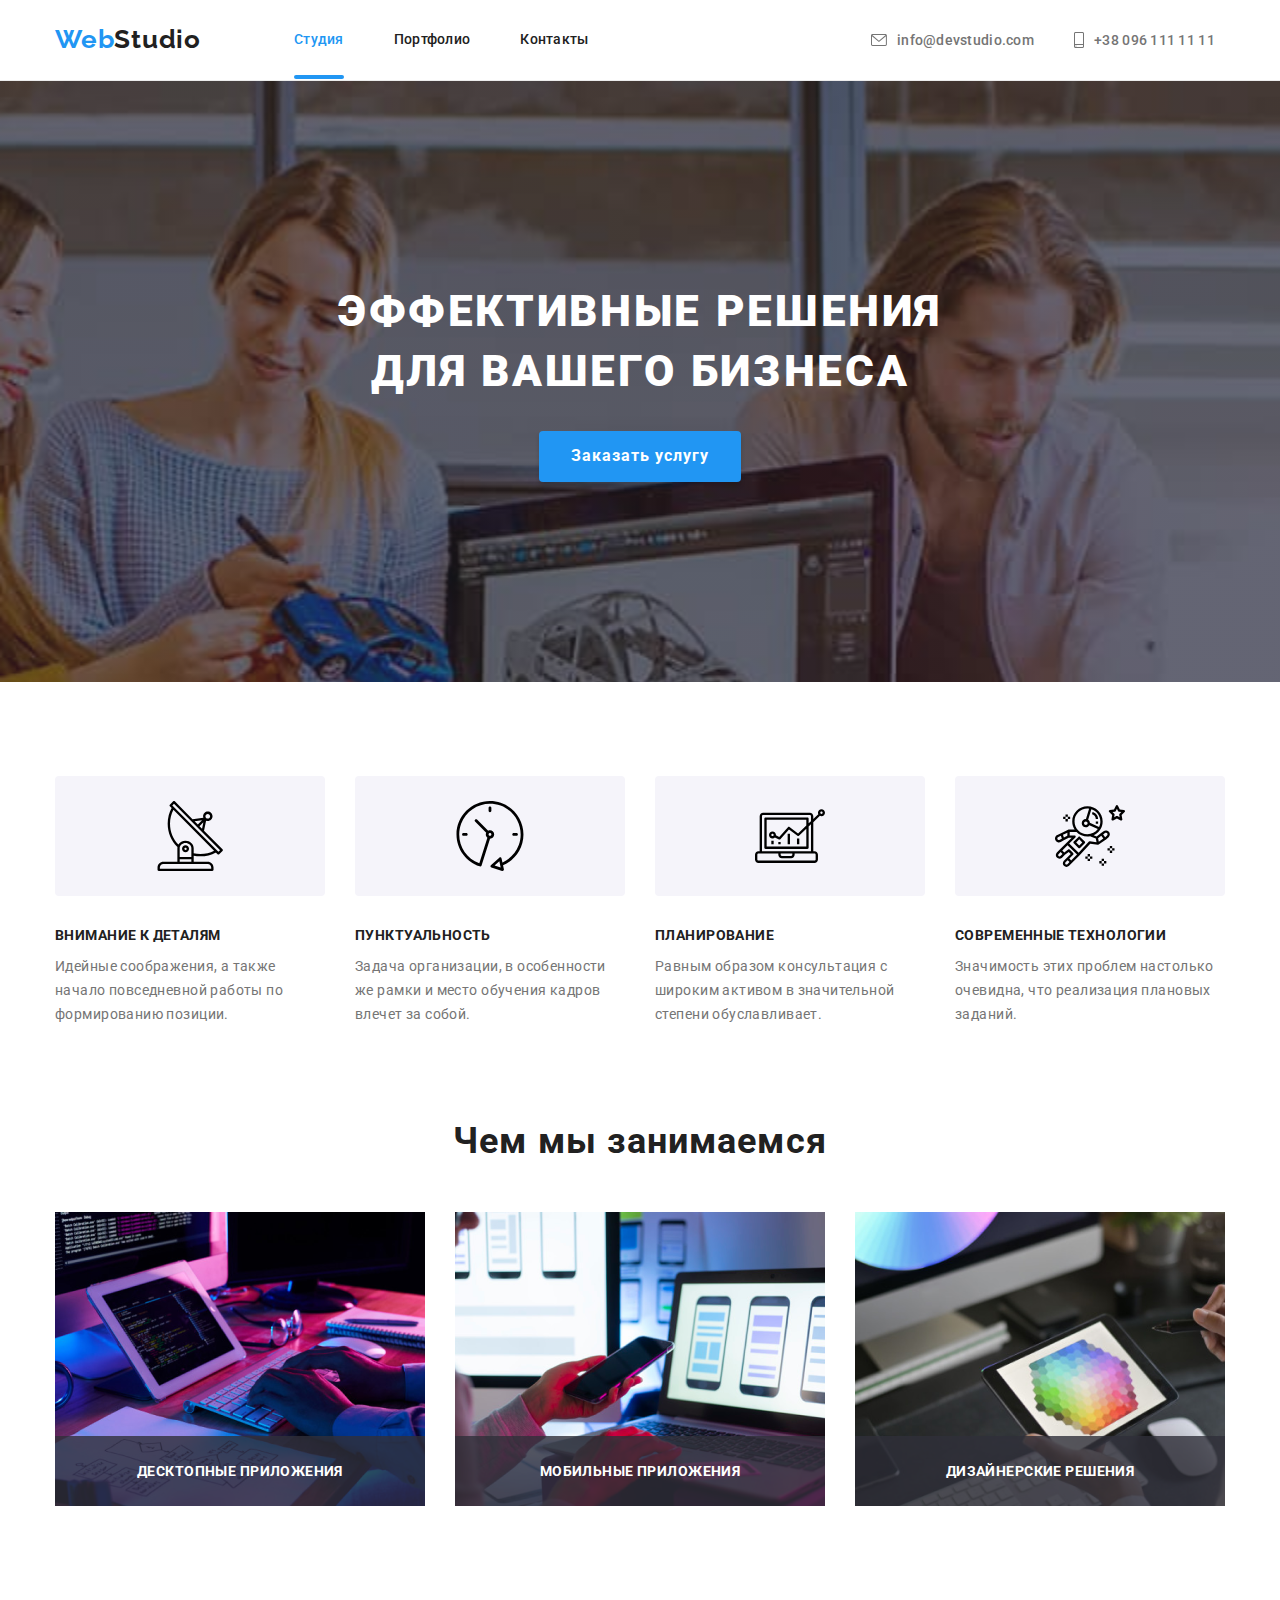
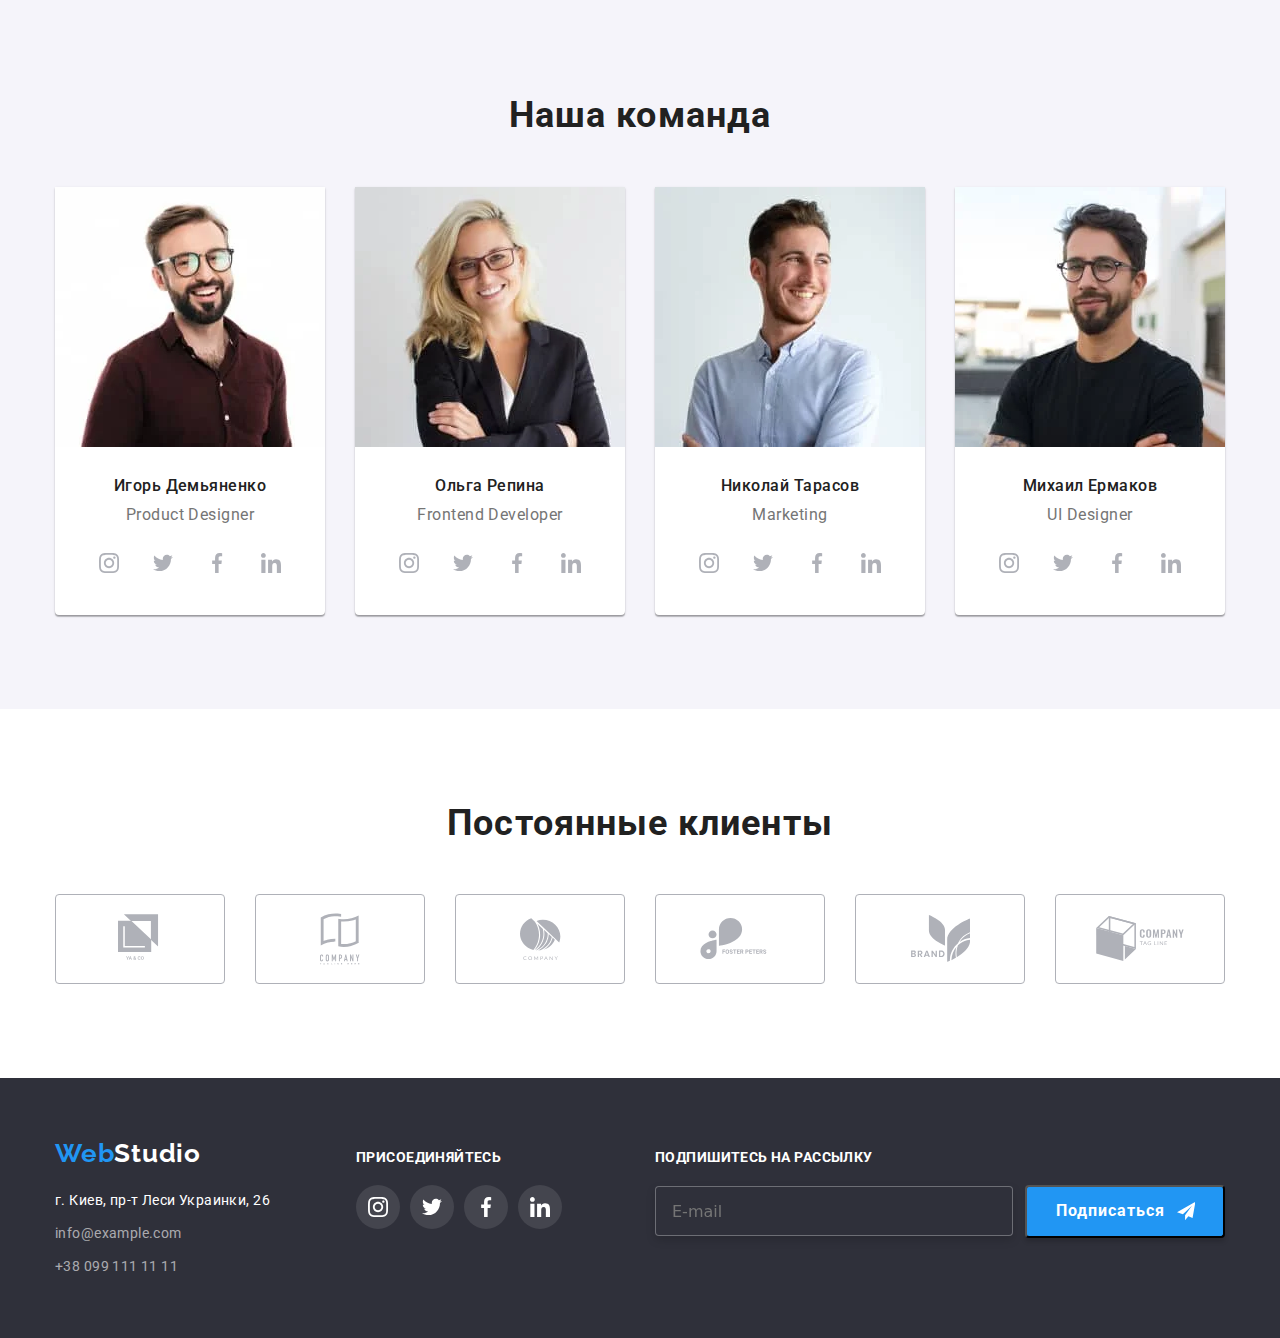
==== commit c9aedba7: "Заканчивает десктоп" ====
--- a/index.html
+++ b/index.html
@@ -211,6 +211,11 @@
                     <ul class="team list">
                         <li class="team__cards">
                             <picture>
+                                <source srcset="./image/team/igor-desktop.webp 1x, ./image/team/igor-desktop@2x.webp 2x" 
+                                media="(min-width: 1200px" type="image/webp">
+                                <source srcset="./image/team/igor-desktop.jpg 1x, ./image/team/igor-desktop@2x.jpg 2x" 
+                                media="(min-width: 1200px">
+
                                 <source srcset="./image/team/igor-tablet.webp 1x, ./image/team/igor-tablet@2x.webp 2x" 
                                 media="(min-width: 768px" type="image/webp">
                                 <source srcset="./image/team/igor-tablet.jpg 1x, ./image/team/igor-tablet@2x.jpg 2x" 
@@ -257,6 +262,10 @@
                         </li>
                         <li class="team__cards">
                             <picture>
+                                <source srcset="./image/team/olga-desktop.webp 1x, ./image/team/olga-desktop@2x.webp 2x" media="(min-width: 1200px"
+                                    type="image/webp">
+                                <source srcset="./image/team/olga-desktop.jpg 1x, ./image/team/olga-desktop@2x.jpg 2x" media="(min-width: 1200px">
+
                                 <source srcset="./image/team/olga-tablet.webp 1x, ./image/team/olga-tablet@2x.webp 2x" media="(min-width: 768px"
                                     type="image/webp">
                                 <source srcset="./image/team/olga-tablet.jpg 1x, ./image/team/olga-tablet@2x.jpg 2x" media="(min-width: 768px">
@@ -301,6 +310,10 @@
                         </li>
                         <li class="team__cards">
                             <picture>
+                                <source srcset="./image/team/nikolai-desktop.webp 1x, ./image/team/nikolai-desktop@2x.webp 2x" media="(min-width: 1200px"
+                                    type="image/webp">
+                                <source srcset="./image/team/nikolai-desktop.jpg 1x, ./image/team/nikolai-desktop@2x.jpg 2x" media="(min-width: 1200px">
+
                                 <source srcset="./image/team/nikolai-tablet.webp 1x, ./image/team/nikolai-tablet@2x.webp 2x" media="(min-width: 768px"
                                     type="image/webp">
                                 <source srcset="./image/team/nikolai-tablet.jpg 1x, ./image/team/nikolai-tablet@2x.jpg 2x" media="(min-width: 768px">
@@ -345,9 +358,9 @@
                         </li>
                         <li class="team__cards">
                             <picture>
-                                <source srcset="./image/team/mihail-tablet.webp 1x, ./image/team/mihail-tablet@2x.webp 2x" media="(min-width: 768px"
-                                    type="image/webp">
-                                <source srcset="./image/team/mihail-tablet.jpg 1x, ./image/team/mihail-tablet@2x.jpg 2x" media="(min-width: 768px">
+                                <source srcset="./image/team/mihail-desktop.webp 1x, ./image/team/mihail-desktop@2x.webp 2x" media="(min-width: 1200px"
+                                    type="image/webp">
+                                <source srcset="./image/team/mihail-desktop.jpg 1x, ./image/team/mihail-desktop@2x.jpg 2x" media="(min-width: 1200px">
 
                                 <source srcset="./image/team/mihail-mobile.webp 1x, ./image/team/mihail-mobile@2x.webp 2x"
                                     media="(max-width: 767px" type="image/webp">
--- a/css/main.min.css
+++ b/css/main.min.css
@@ -1,2 +1,2 @@
-.visually-hidden{position:absolute !important;clip:rect(1px 1px 1px 1px);clip:rect(1px, 1px, 1px, 1px);padding:0 !important;border:0 !important;height:1px !important;width:1px !important;overflow:hidden}:root{--color-main: #212121;--color-secondary: #757575;--color-accent: #2196f3;--color-grey-translucent: rgba(255, 255, 255, 0.6);--color-white: #ffffff;--color-modal-button: #188ce8;--font-main: 'Roboto', sans-serif;--font-secondary: 'Raleway', sans-serif}body{color:var(--color-main);background-color:var(--color-white);margin:0 auto}.list{list-style:none}.link{text-decoration:none}h1,h2,h3{margin:0}ul,ol{margin:0;padding:0}p{margin:0}img{display:block}.container{padding:0 15px;margin-left:auto;margin-right:auto}@media screen and (min-width: 480px){.container{max-width:480px}}@media screen and (min-width: 768px){.container{max-width:768px}}@media screen and (min-width: 1200px){.container{max-width:1200px}}.social-list__item:not(:last-child){margin-right:10px}.social-list__link{display:flex;justify-content:center;align-items:center;transition-property:fill, background-color;transition-duration:250ms;transition-timing-function:cubic-bezier(0.4, 0, 0.2, 1);width:44px;height:44px;background:rgba(255,255,255,0.1);border-radius:50%}.social-list__link:hover,.social-list__link:focus{background-color:var(--color-accent)}.social-list__link:hover .social-list__icon,.social-list__link:focus .social-list__icon{fill:var(--color-white)}.social-list__icon{width:20px;height:20px;fill:#afb1b8}.logo{font-family:var(--font-secondary);font-weight:bold;font-size:26px;line-height:1.2;letter-spacing:0.03em;color:var(--color-main)}.logo-blue{color:var(--color-accent)}.header{background:var(--color-white);padding-top:10px;padding-bottom:10px;border-bottom:1px solid #ececec}@media screen and (max-width: 767px){.header{position:relative}.header__container{display:flex;justify-content:space-between;align-items:center}}@media screen and (min-width: 768px){.header{padding-top:21px;padding-bottom:21px}.header__container{display:flex;align-items:center}}.header__button{display:inline-flex;margin:0;padding:0;border:none;background-color:transparent;width:40px;height:40px}.header__button .icon-close{display:none}.header__button.is-open .icon-close{display:block}.header__button.is-open .icon-menu{display:none}.header__button:hover .icon-close{fill:var(--color-accent)}.header__button:hover .icon-menu{fill:var(--color-accent)}@media screen and (min-width: 768px){.header__button{display:none}}.icon-close{width:18.67px;height:18.67px;fill:var(--color-main)}.icon-menu{width:24px;height:16px;fill:var(--color-main)}@media screen and (max-width: 767px){.header__menu{display:none;position:absolute;top:100%;left:0;width:100%;padding:60px 0;background:#ffffff;box-shadow:0px 4px 8px rgba(0,0,0,0.04),0px 2px 4px rgba(0,0,0,0.08),0px 1px 3px rgba(0,0,0,0.16)}.header__menu.is-open{display:block}}@media screen and (min-width: 768px){.header__menu{display:flex;flex-grow:1;align-items:center;margin-left:88px}}.navigation{text-align:center}.navigation .navigation__link.current{color:var(--color-accent)}@media screen and (max-width: 767px){.navigation{margin-bottom:60px}}@media screen and (min-width: 768px){.navigation{display:flex}.navigation .navigation__link.current{color:var(--color-accent)}}@media screen and (max-width: 767px){.navigation__item{margin-bottom:40px}}@media screen and (min-width: 768px){.navigation__item:not(:last-child){margin-right:50px}}.navigation__link{position:relative;font-family:var(--font-main);font-weight:500;letter-spacing:0.02em;color:var(--color-main)}.navigation__link.current::after{content:'';position:absolute;left:0;bottom:0;display:block;width:100%;height:4px;background-color:var(--color-accent);border-radius:2px}.navigation__link:hover,.navigation__link:focus{color:var(--color-accent)}@media screen and (max-width: 767px){.navigation__link{font-size:18px;line-height:1.16;padding-bottom:8px}}@media screen and (min-width: 768px){.navigation__link{padding-top:32px;padding-bottom:32px;font-size:14px;line-height:1.14}.navigation__link:not(:last-child){margin-right:50px}}@media screen and (max-width: 767px){.address__contacts:not(:last-child){margin-bottom:15px}}@media screen and (min-width: 768px){.address{margin-left:auto}.address__contacts:not(:last-child){margin-bottom:10px}}.address__link{display:flex;align-items:center;line-height:1.16px;font-family:var(--font-main);font-weight:500;letter-spacing:0.02em;color:var(--color-secondary)}.address__link:hover,.address__link:focus{color:var(--color-accent)}.address__link:hover .contacts__tel,.address__link:focus .contacts__tel{fill:var(--color-accent)}@media screen and (max-width: 767px){.address__link{font-size:18px}}@media screen and (min-width: 768px){.address__link{font-size:12px}}.address__mail{width:16px;height:12px;fill:var(--color-secondary);margin-right:10px}.address__link:hover .address__mail,.contacts__link:focus .address__mail{fill:var(--color-accent)}.address__tel{width:10px;height:16px;fill:var(--color-secondary);margin-right:10px}.address__link:hover .address__tel,.contacts__link:focus .address__tel{fill:var(--color-accent)}.navigation__link,.address__link{transition-property:color;transition-duration:250ms;transition-timing-function:cubic-bezier(0.4, 0, 0.2, 1)}.hero{text-align:center}.hero__heading{margin-bottom:30px;font-family:var(--font-main);font-weight:900;font-size:26px;line-height:1.6;letter-spacing:0.06em;color:var(--color-white);text-transform:uppercase;text-align:center}.hero__button{padding-top:10px;padding-left:32px;padding-right:32px;padding-bottom:10px;background-color:var(--color-accent);min-width:200px;box-shadow:0px 4px 4px rgba(0,0,0,0.15);border-radius:4px;border:none;font-family:var(--font-main);font-weight:bold;font-size:16px;line-height:1.9;letter-spacing:0.06em;color:var(--color-white)}.hero__button:focus{box-shadow:0px 4px 4px rgba(0,0,0,0.15);border-radius:4px}.background{margin-bottom:60px;background-image:linear-gradient(to right, rgba(47,48,58,0.4), rgba(47,48,58,0.4)),url("../image/bg-mobile.jpg");background-repeat:no-repeat;background-position:center;background-size:480px 400px;background-color:#c4c4c4;padding-top:118px;padding-bottom:118px}@media screen and (min-width: 768px){.background{background-image:url("../image/bg-tablet.jpg");background-size:768px 400px}}@media screen and (min-device-pixel-ratio: 2) and (min-width: 320px), screen and (min-resolution: 192dpi) and (min-width: 320px), screen and (min-resolution: 2dppx) and (min-width: 320px){.background{background-image:linear-gradient(to right, rgba(47,48,58,0.4), rgba(47,48,58,0.4)),url("../image/bg-mobile@2x.jpg")}}@media screen and (min-device-pixel-ratio: 2) and (min-width: 768px), screen and (min-resolution: 192dpi) and (min-width: 768px), screen and (min-resolution: 2dppx) and (min-width: 768px){.background{background-image:linear-gradient(to right, rgba(47,48,58,0.4), rgba(47,48,58,0.4)),url("../image/bg-tablet@2x.jpg")}}.backdrop{position:fixed;top:0%;left:0%;width:100%;height:100%;background-color:rgba(0,0,0,0.2);padding:93px 15px 94px;overflow-y:scroll;opacity:1;transition-property:opacity;transition-duration:250ms;transition-timing-function:cubic-bezier(0.4, 0, 0.2, 1);z-index:2}.backdrop.is-hidden{opacity:0;pointer-events:none}.backdrop.is-hidden .modal{transform:translate(-50%, -50%) scale(0.7)}.modal{position:fixed;top:50%;left:50%;transform:translate(-50%, -50%) scale(1);transition-property:transform;transition-duration:250ms;transition-timing-function:cubic-bezier(0.4, 0, 0.2, 1);min-width:450px;min-height:609px;padding:40px;background:var(--color-white);box-shadow:0px 1px 3px rgba(0,0,0,0.12),0px 1px 1px rgba(0,0,0,0.14),0px 2px 1px rgba(0,0,0,0.2);border-radius:4px}.modal__icon{width:11px;height:11px;fill:#000000}.modal__button{position:absolute;top:8px;right:8px;min-width:30px;min-height:30px;display:flex;justify-content:center;align-items:center;cursor:pointer;background:var(--color-white);border:1px solid rgba(0,0,0,0.1);box-sizing:border-box;border-radius:50%;transition-property:filter;transition-duration:250ms;transition-timing-function:cubic-bezier(0.4, 0, 0.2, 1)}.modal-form__heading{font-family:var(--font-main);font-style:normal;font-weight:bold;font-size:20px;line-height:1.5;text-align:center;letter-spacing:0.03em;color:var(--color-main);margin-bottom:12px}.modal-form__form{display:flex;flex-direction:column}.modal-form__field{position:relative;margin-bottom:20px}.modal-form__message{resize:none}.modal-form__input{border:1px solid rgba(33,33,33,0.2);box-sizing:border-box;border-radius:4px;width:100%;height:40px;margin:0;padding:0;padding-left:42px;margin-top:4px;cursor:pointer;transition-property:border;transition-duration:250ms;transition-timing-function:cubic-bezier(0.4, 0, 0.2, 1)}.modal-form__input:hover,.modal-form__input:focus{border:1px solid var(--color-accent);outline:var(--color-accent)}.modal-form__input:hover ~ .modal-form__icon,.modal-form__input:focus ~ .modal-form__icon{fill:var(--color-accent)}.modal-form__icon{position:absolute;bottom:11px;left:12px;display:flex;align-items:center;justify-content:center;color:#000000;width:18px;height:18px;transition-property:fill;transition-duration:250ms;transition-timing-function:cubic-bezier(0.4, 0, 0.2, 1)}.modal-form__message{border:1px solid rgba(33,33,33,0.2);box-sizing:border-box;border-radius:4px;cursor:pointer;width:100%;height:120px;padding:12px 16px;margin-top:4px;transition-property:border;transition-duration:250ms;transition-timing-function:cubic-bezier(0.4, 0, 0.2, 1)}.modal-form__message:hover,.modal-form__message:focus{border:1px solid var(--color-accent);outline:var(--color-accent)}.modal-form__policy-text{display:flex;justify-content:center;align-items:center;margin-bottom:30px;cursor:pointer;font-family:var(--font-main);font-style:normal;font-weight:normal;font-size:12px;line-height:1.16;letter-spacing:0.03em;color:var(--color-secondary)}.modal-form__policy-text::before{content:'';width:16px;height:15px;background-image:url("../image/checkbox.svg");margin-right:8px}.modal-form__policy-link{text-decoration-line:underline;color:var(--color-accent);text-decoration-skip-ink:none}.modal-form__button{display:block;width:200px;padding:10px 55px 10px 56px;margin:0 auto;cursor:pointer;background:var(--color-modal-button);box-shadow:0px 4px 4px rgba(0,0,0,0.15);border-radius:4px;border:none;font-family:var(--font-main);font-style:normal;font-weight:bold;font-size:16px;line-height:1.8;letter-spacing:0.06em;color:var(--color-white)}.modal-form__policy:checked+.modal-form__policy-text::before{background-color:var(--color-accent);background-image:url("../image/checkbox-white.svg");background-size:16px 15px;background-repeat:no-repeat;background-position:50% 50%;padding-top:4px 3px 3px 3px;cursor:pointer}.features{margin-bottom:60px}.features__headlines{font-family:var(--font-main);font-weight:bold;font-size:14px;line-height:1.4;letter-spacing:0.03em;text-transform:uppercase;text-align:center;margin-bottom:10px}.features__text{font-family:var(--font-main);font-weight:normal;font-size:14px;line-height:1.71;letter-spacing:0.03em;color:var(--color-secondary)}@media screen and (min-width: 768px){.features__list{display:flex;flex-wrap:wrap;margin-top:-30px;margin-left:-30px}}@media screen and (max-width: 767px){.features__cards:not(:last-child){margin-bottom:30px}}@media screen and (min-width: 768px){.features__cards{flex-basis:calc(100% / 2 - 30px);margin-top:30px;margin-left:30px}}.features__box{display:flex;justify-content:center;align-items:center;margin-bottom:30px;width:100%;padding:25px 100px 25px 100px;background:#f5f4fa;border-radius:4px}.features__icon{display:block;width:70px;height:70px}.example{display:flex}.example__text{position:absolute;bottom:0;width:100%;padding:27px 82px;font-family:var(--font-main);font-weight:bold;font-size:14px;line-height:1.15;text-align:center;letter-spacing:0.03em;text-transform:uppercase;color:var(--color-white);background:rgba(47,48,58,0.8)}.example-headlines{text-align:center;margin-bottom:50px}.example-headlines,.section-team-headlines{font-family:var(--font-main);font-weight:bold;font-size:36px;line-height:1.15;letter-spacing:0.03em}.section-example{margin-bottom:94px}@media screen and (max-width: 1199px){.section-example{display:none}}.example__photo{position:relative}.example__photo:not(:last-child){margin-right:30px}.team{display:flex;flex-wrap:wrap}.team__position{color:var(--color-secondary);font-weight:normal;margin-bottom:16px}.team__name{margin-bottom:10px;font-weight:500}.team__photo-set{margin-bottom:30px;display:block;max-width:100%;height:auto}@media screen and (min-width: 768px){.team{margin-top:-30px;margin-left:-30px}}.team__name,.team__position{font-family:var(--font-main);font-style:normal;font-size:16px;line-height:1.18;letter-spacing:0.03em}.team__cards{padding-bottom:24px;width:100%;background:#ffffff;box-shadow:0px 1px 3px rgba(0,0,0,0.12),0px 1px 1px rgba(0,0,0,0.14),0px 2px 1px rgba(0,0,0,0.2);border-radius:0px 0px 4px 4px}@media screen and (max-width: 767px){.team__cards:not(:last-child){margin-bottom:30px}}@media screen and (min-width: 768px){.team__cards{flex-basis:calc(100% / 2 - 30px);margin-left:30px;margin-top:30px}}.container-team{text-align:center}.section-team{background:#f5f4fa;margin-bottom:60px}.section-team-headlines{margin-bottom:50px}.social-list{display:flex;justify-content:center}.section-clients{margin-bottom:94px}.section-clients__headlines{font-family:var(--font-main);font-weight:bold;font-size:28px;line-height:1.17;text-align:center;letter-spacing:0.03em;margin-bottom:30px}@media screen and (min-width: 768px){.section-clients{margin-bottom:60px}}.clients{display:flex;flex-wrap:wrap}@media screen and (max-width: 767px){.clients{margin-top:-30px;margin-left:-30px}.clients__item{flex-basis:calc(100% / 2 - 30px);margin-top:30px;margin-left:30px}}@media screen and (min-width: 768px){.clients{margin-top:-30px;margin-left:-30px}.clients__item{flex-basis:calc(100% / 3 - 30px);margin-top:30px;margin-left:30px}}.clients__yago{width:44.27px;height:49.23px}.clients__tagline{width:40px;height:52px}.clients__company{width:41px;height:42.6px}.clients__foster{width:79.66px;height:42.02px}.clients__brand{width:59px;height:47px}.clients__line{width:88.48px;height:45.44px}.clients__link{display:flex;justify-content:center;align-items:center;transition-property:border;transition-duration:250ms;transition-timing-function:cubic-bezier(0.4, 0, 0.2, 1);height:90px;border:1px solid #afb1b8;border-radius:4px}.clients__link:hover,.clients__link:focus{border:1px solid var(--color-accent)}.symbol{fill:#afb1b8;display:block;transition-property:fill;transition-duration:250ms;transition-timing-function:cubic-bezier(0.4, 0, 0.2, 1)}.clients__link:hover .symbol,.clients__link:focus .symbol{fill:var(--color-accent)}.footer{background-color:#2f303a;padding-top:60px;padding-bottom:60px}.footer-contact{font-style:normal;min-width:231px;text-align:center;margin-bottom:60px}.footer-contact,.footer-contact__contacts{font-family:var(--font-main);font-weight:normal;font-size:14px;line-height:1.7;letter-spacing:0.03em}.footer-contact__address{color:var(--color-white);margin-bottom:9px}.footer-contact__contacts{color:var(--color-grey-translucent)}.footer-contact__link{margin-bottom:9px}.footer__box>.logo{display:block;margin-bottom:20px;color:var(--color-white)}.footer__section{text-align:center}@media screen and (min-width: 768px){.footer-container{display:flex;justify-content:space-around;align-items:baseline}}.footer-headlin{display:block;margin-bottom:20px;font-family:var(--font-main);font-weight:bold;font-style:normal;font-size:14px;line-height:1.15;letter-spacing:0.03em;text-transform:uppercase;color:var(--color-white)}.footer-list{display:flex;justify-content:center;margin-bottom:60px}.footer-social .social-list__icon{fill:var(--color-white)}.box-sub__mail{width:100%;height:50px;margin-bottom:20px;padding-left:16px;cursor:pointer;border:1px solid rgba(255,255,255,0.3);box-sizing:border-box;filter:drop-shadow(0px 4px 4px rgba(0,0,0,0.15));border-radius:4px;background-color:#2f303a}@media screen and (min-width: 768px){.box-sub__mail{max-width:450px}}.button-sub{display:flex;align-items:center;margin:0 auto;max-width:200px;padding:10px 28px 10px 29px;background:var(--color-accent);box-shadow:0px 4px 4px rgba(0,0,0,0.15);border-radius:4px;cursor:pointer;font-family:var(--font-main);font-style:normal;font-weight:bold;font-size:16px;line-height:1.8;letter-spacing:0.06em;color:var(--color-white)}.button-sub__icon{margin-left:12px;width:24px;height:24px;fill:var(--color-white)}.section-portfolio{padding-top:60px;padding-bottom:60px}.filters{display:flex}@media screen and (max-width: 767px){.filters{flex-wrap:wrap;margin-top:-8px;margin-left:-8px;margin-bottom:30px}.filters__box{margin-top:8px;margin-left:8px}}@media screen and (min-width: 768px){.filters{justify-content:center;margin-bottom:50px}.filters__box:not(:last-child){margin-right:8px}}.filters__button{font-family:var(--font-main);font-weight:500;font-size:16px;line-height:1.6;letter-spacing:0.03em;color:var(--color-main);border:solid transparent;border-radius:4px;padding-top:6px;padding-right:22px;padding-bottom:6px;padding-left:22px;transition:250ms cubic-bezier(0.4, 0, 0.2, 1)}.filters__button:hover,.filters__button:focus{color:var(--color-white);background-color:var(--color-accent);box-shadow:0px 3px 1px rgba(0,0,0,0.1),0px 1px 2px rgba(0,0,0,0.08),0px 2px 2px rgba(0,0,0,0.12)}.projects__box{width:100%}@media screen and (min-width: 768px){.projects__box{flex-basis:calc(100% / 2 - 30px);margin-left:30px;margin-top:30px}}.projects__box:not(:last-child){margin-bottom:30px}@media screen and (min-width: 768px){.projects{display:flex;flex-wrap:wrap;margin-top:-30px;margin-left:-30px}}.border{background:var(--color-white);border:1px solid #eeeeee;box-sizing:border-box;padding:24px 20px;border-top:none}.border__heading{font-family:var(--font-main);font-weight:bold;font-size:18px;line-height:2;letter-spacing:0.06em;color:var(--color-main)}.border__description{font-family:var(--font-main);font-weight:normal;font-size:16px;line-height:1.9;letter-spacing:0.03em;color:var(--color-secondary)}.projects__link:hover,.projects__link:focus{display:block;box-shadow:0px 1px 1px rgba(0,0,0,0.12),0px 4px 4px rgba(0,0,0,0.06),1px 4px 6px rgba(0,0,0,0.16)}.projects-overlay{position:relative;overflow:hidden}.projects-overlay__cover{width:100%;height:100%}.projects-overlay__text{position:absolute;top:0;left:0;width:100%;height:100%;transition-property:transform;transition-duration:250ms;transition-timing-function:cubic-bezier(0.4, 0, 0.2, 1);transform:translateY(100%);padding:63px 24px;font-family:var(--font-main);font-style:normal;font-weight:normal;font-size:18px;line-height:1.55;letter-spacing:0.03em;color:var(--color-white);background:rgba(33,150,243,0.9)}.projects__link:hover .projects-overlay__text,.projects__link:focus .projects-overlay__text{transform:translateY(0%)}
+.visually-hidden{position:absolute !important;clip:rect(1px 1px 1px 1px);clip:rect(1px, 1px, 1px, 1px);padding:0 !important;border:0 !important;height:1px !important;width:1px !important;overflow:hidden}:root{--color-main: #212121;--color-secondary: #757575;--color-accent: #2196f3;--color-grey-translucent: rgba(255, 255, 255, 0.6);--color-white: #ffffff;--color-modal-button: #188ce8;--font-main: 'Roboto', sans-serif;--font-secondary: 'Raleway', sans-serif}body{color:var(--color-main);background-color:var(--color-white);margin:0 auto}.list{list-style:none}.link{text-decoration:none}h1,h2,h3{margin:0}ul,ol{margin:0;padding:0}p{margin:0}img{display:block}.container{padding:0 15px;margin-left:auto;margin-right:auto}@media screen and (min-width: 480px){.container{max-width:480px}}@media screen and (min-width: 768px){.container{max-width:768px}}@media screen and (min-width: 1200px){.container{max-width:1200px}}.social-list__item:not(:last-child){margin-right:10px}.social-list__link{display:flex;justify-content:center;align-items:center;transition-property:fill, background-color;transition-duration:250ms;transition-timing-function:cubic-bezier(0.4, 0, 0.2, 1);width:44px;height:44px;background:rgba(255,255,255,0.1);border-radius:50%}.social-list__link:hover,.social-list__link:focus{background-color:var(--color-accent)}.social-list__link:hover .social-list__icon,.social-list__link:focus .social-list__icon{fill:var(--color-white)}.social-list__icon{width:20px;height:20px;fill:#afb1b8}.logo{font-family:var(--font-secondary);font-weight:bold;font-size:26px;line-height:1.2;letter-spacing:0.03em;color:var(--color-main)}.logo-blue{color:var(--color-accent)}.header{background:var(--color-white);padding-top:10px;padding-bottom:10px;border-bottom:1px solid #ececec}@media screen and (max-width: 767px){.header{position:relative}.header__container{display:flex;justify-content:space-between;align-items:center}}@media screen and (min-width: 768px) and (max-width: 1199px){.header{padding-top:21px;padding-bottom:21px}.header__container{display:flex;align-items:center}}@media screen and (min-width: 1200px){.header{padding-top:24px;padding-bottom:25px}.header__container{display:flex;align-items:center}}.header__button{display:inline-flex;margin:0;padding:0;border:none;background-color:transparent;width:40px;height:40px}.header__button .icon-close{display:none}.header__button.is-open .icon-close{display:block}.header__button.is-open .icon-menu{display:none}.header__button:hover .icon-close{fill:var(--color-accent)}.header__button:hover .icon-menu{fill:var(--color-accent)}@media screen and (min-width: 768px){.header__button{display:none}}.icon-close{width:18.67px;height:18.67px;fill:var(--color-main)}.icon-menu{width:24px;height:16px;fill:var(--color-main)}@media screen and (max-width: 767px){.header__menu{display:none;position:absolute;top:100%;left:0;z-index:1;width:100%;padding:60px 0;background:#ffffff;box-shadow:0px 4px 8px rgba(0,0,0,0.04),0px 2px 4px rgba(0,0,0,0.08),0px 1px 3px rgba(0,0,0,0.16)}.header__menu.is-open{display:block}}@media screen and (min-width: 768px) and (max-width: 1199px){.header__menu{display:flex;flex-grow:1;align-items:center;margin-left:88px}}@media screen and (min-width: 1200px){.header__menu{display:flex;align-items:center;flex-grow:1;margin-left:93px}}.navigation{text-align:center}.navigation .navigation__link.current{color:var(--color-accent)}@media screen and (max-width: 767px){.navigation{margin-bottom:60px}}@media screen and (min-width: 768px) and (max-width: 1199px){.navigation{display:flex}.navigation .navigation__link.current{color:var(--color-accent)}}@media screen and (min-width: 1200px){.navigation{display:flex}.navigation .navigation__link.current{color:var(--color-accent)}.navigation__item:not(:last-child){margin-right:50px}}@media screen and (max-width: 767px){.navigation__item{margin-bottom:40px}}@media screen and (min-width: 768px) and (max-width: 1199px){.navigation__item:not(:last-child){margin-right:50px}}.navigation__link{position:relative;font-family:var(--font-main);font-weight:500;letter-spacing:0.02em;color:var(--color-main)}.navigation__link.current::after{content:'';position:absolute;left:0;bottom:0;display:block;width:100%;height:4px;background-color:var(--color-accent);border-radius:2px}.navigation__link:hover,.navigation__link:focus{color:var(--color-accent)}@media screen and (max-width: 767px){.navigation__link{font-size:18px;line-height:1.16;padding-bottom:8px}}@media screen and (min-width: 768px) and (max-width: 1199px){.navigation__link{padding-top:32px;padding-bottom:32px;font-size:14px;line-height:1.14}.navigation__link:not(:last-child){margin-right:50px}}@media screen and (min-width: 1200px){.navigation__link{padding-top:32px;padding-bottom:32px}}@media screen and (max-width: 767px){.address{margin-left:140px}.address__contacts:not(:last-child){margin-bottom:15px}}@media screen and (min-width: 768px){.address{margin-left:auto}}@media screen and (min-width: 768px) and (max-width: 1199px){.address__contacts:not(:last-child){margin-bottom:10px}}@media screen and (min-width: 1200px){.address{display:flex;align-items:center}}.address__link{display:flex;align-items:center;line-height:1.16px;font-family:var(--font-main);font-weight:500;letter-spacing:0.02em;color:var(--color-secondary)}.address__link:hover,.address__link:focus{color:var(--color-accent)}.address__link:hover .contacts__tel,.address__link:focus .contacts__tel{fill:var(--color-accent)}@media screen and (max-width: 767px){.address__link{font-size:18px}}@media screen and (min-width: 768px){.address__link{font-size:12px}}@media screen and (min-width: 1200px){.address__link{justify-content:center;font-size:14px;line-height:1.5;min-width:161px}}.address__mail{width:16px;height:12px;fill:var(--color-secondary);margin-right:10px}.address__link:hover .address__mail,.contacts__link:focus .address__mail{fill:var(--color-accent)}.address__tel{width:10px;height:16px;fill:var(--color-secondary);margin-right:10px}.address__link:hover .address__tel,.contacts__link:focus .address__tel{fill:var(--color-accent)}.address__contacts:not(:last-child){margin-right:30px}.navigation__link,.address__link{transition-property:color;transition-duration:250ms;transition-timing-function:cubic-bezier(0.4, 0, 0.2, 1)}@media screen and (min-width: 1200px){.navigation__link,.address__link{font-family:var(--font-main);font-weight:500;font-size:14px;line-height:1.15;letter-spacing:0.02em}}.hero{text-align:center}.hero__heading{margin-bottom:30px;font-family:var(--font-main);font-weight:900;font-size:26px;line-height:1.6;letter-spacing:0.06em;color:var(--color-white);text-transform:uppercase;text-align:center}@media screen and (min-width: 1200px){.hero__heading{font-size:44px;line-height:60px;text-align:center;letter-spacing:0.06em;text-transform:uppercase}}.hero__button{padding-top:10px;padding-left:32px;padding-right:32px;padding-bottom:10px;background-color:var(--color-accent);min-width:200px;box-shadow:0px 4px 4px rgba(0,0,0,0.15);border-radius:4px;border:none;font-family:var(--font-main);font-weight:bold;font-size:16px;line-height:1.9;letter-spacing:0.06em;color:var(--color-white)}.hero__button:focus{box-shadow:0px 4px 4px rgba(0,0,0,0.15);border-radius:4px}@media screen and (min-width: 480px){.background{margin-bottom:60px;background-image:linear-gradient(to right, rgba(47,48,58,0.4), rgba(47,48,58,0.4)),url("../image/bg-mobile.jpg");background-repeat:no-repeat;background-position:center top;background-size:480px 400px;background-color:#c4c4c4;padding-top:118px;padding-bottom:118px}}@media screen and (min-width: 768px){.background{background-image:linear-gradient(to right, rgba(47,48,58,0.4), rgba(47,48,58,0.4)),url("../image/bg-tablet.jpg");background-size:768px 400px}}@media screen and (min-width: 1200px){.background{max-width:100%;margin-bottom:94px;background-image:linear-gradient(to right, rgba(47,48,58,0.4), rgba(47,48,58,0.4)),url("../image/bg-desktop.jpg");background-size:3200px 1200px;padding-top:200px;padding-bottom:200px}}@media screen and (min-device-pixel-ratio: 2) and (min-width: 320px), screen and (min-resolution: 192dpi) and (min-width: 320px), screen and (min-resolution: 2dppx) and (min-width: 320px){.background{background-image:linear-gradient(to right, rgba(47,48,58,0.4), rgba(47,48,58,0.4)),url("../image/bg-mobile@2x.jpg")}}@media screen and (min-device-pixel-ratio: 2) and (min-width: 768px), screen and (min-resolution: 192dpi) and (min-width: 768px), screen and (min-resolution: 2dppx) and (min-width: 768px){.background{background-image:linear-gradient(to right, rgba(47,48,58,0.4), rgba(47,48,58,0.4)),url("../image/bg-tablet@2x.jpg")}}@media screen and (min-device-pixel-ratio: 2) and (min-width: 1200px), screen and (min-resolution: 192dpi) and (min-width: 1200px), screen and (min-resolution: 2dppx) and (min-width: 1200px){.background{background-image:url("../image/bg-desktop@2x.jpg")}}.backdrop{position:fixed;top:0%;left:0%;width:100%;height:100%;background-color:rgba(0,0,0,0.2);padding:93px 15px 94px;overflow-y:scroll;opacity:1;transition-property:opacity;transition-duration:250ms;transition-timing-function:cubic-bezier(0.4, 0, 0.2, 1);z-index:2}.backdrop.is-hidden{opacity:0;pointer-events:none}.backdrop.is-hidden .modal{transform:translate(-50%, -50%) scale(0.7)}.modal{position:fixed;top:50%;left:50%;transform:translate(-50%, -50%) scale(1);transition-property:transform;transition-duration:250ms;transition-timing-function:cubic-bezier(0.4, 0, 0.2, 1);min-width:450px;min-height:609px;padding:40px;background:var(--color-white);box-shadow:0px 1px 3px rgba(0,0,0,0.12),0px 1px 1px rgba(0,0,0,0.14),0px 2px 1px rgba(0,0,0,0.2);border-radius:4px}.modal__icon{width:11px;height:11px;fill:#000000}.modal__button{position:absolute;top:8px;right:8px;min-width:30px;min-height:30px;display:flex;justify-content:center;align-items:center;cursor:pointer;background:var(--color-white);border:1px solid rgba(0,0,0,0.1);box-sizing:border-box;border-radius:50%;transition-property:filter;transition-duration:250ms;transition-timing-function:cubic-bezier(0.4, 0, 0.2, 1)}.modal-form__heading{font-family:var(--font-main);font-style:normal;font-weight:bold;font-size:20px;line-height:1.5;text-align:center;letter-spacing:0.03em;color:var(--color-main);margin-bottom:12px}.modal-form__form{display:flex;flex-direction:column}.modal-form__field{position:relative;margin-bottom:20px}.modal-form__message{resize:none}.modal-form__input{border:1px solid rgba(33,33,33,0.2);box-sizing:border-box;border-radius:4px;width:100%;height:40px;margin:0;padding:0;padding-left:42px;margin-top:4px;cursor:pointer;transition-property:border;transition-duration:250ms;transition-timing-function:cubic-bezier(0.4, 0, 0.2, 1)}.modal-form__input:hover,.modal-form__input:focus{border:1px solid var(--color-accent);outline:var(--color-accent)}.modal-form__input:hover ~ .modal-form__icon,.modal-form__input:focus ~ .modal-form__icon{fill:var(--color-accent)}.modal-form__icon{position:absolute;bottom:11px;left:12px;display:flex;align-items:center;justify-content:center;color:#000000;width:18px;height:18px;transition-property:fill;transition-duration:250ms;transition-timing-function:cubic-bezier(0.4, 0, 0.2, 1)}.modal-form__message{border:1px solid rgba(33,33,33,0.2);box-sizing:border-box;border-radius:4px;cursor:pointer;width:100%;height:120px;padding:12px 16px;margin-top:4px;transition-property:border;transition-duration:250ms;transition-timing-function:cubic-bezier(0.4, 0, 0.2, 1)}.modal-form__message:hover,.modal-form__message:focus{border:1px solid var(--color-accent);outline:var(--color-accent)}.modal-form__policy-text{display:flex;justify-content:center;align-items:center;margin-bottom:30px;cursor:pointer;font-family:var(--font-main);font-style:normal;font-weight:normal;font-size:12px;line-height:1.16;letter-spacing:0.03em;color:var(--color-secondary)}.modal-form__policy-text::before{content:'';width:16px;height:15px;background-image:url("../image/checkbox.svg");margin-right:8px}.modal-form__policy-link{text-decoration-line:underline;color:var(--color-accent);text-decoration-skip-ink:none}.modal-form__button{display:block;width:200px;padding:10px 55px 10px 56px;margin:0 auto;cursor:pointer;background:var(--color-modal-button);box-shadow:0px 4px 4px rgba(0,0,0,0.15);border-radius:4px;border:none;font-family:var(--font-main);font-style:normal;font-weight:bold;font-size:16px;line-height:1.8;letter-spacing:0.06em;color:var(--color-white)}.modal-form__policy:checked+.modal-form__policy-text::before{background-color:var(--color-accent);background-image:url("../image/checkbox-white.svg");background-size:16px 15px;background-repeat:no-repeat;background-position:50% 50%;padding-top:4px 3px 3px 3px;cursor:pointer}.features{margin-bottom:60px}.features__headlines{font-family:var(--font-main);font-weight:bold;font-size:14px;line-height:1.4;letter-spacing:0.03em;text-transform:uppercase;margin-bottom:10px}@media screen and (min-width: 480px) and (max-width: 1199px){.features{text-align:center}}@media screen and (min-width: 1200px){.features{margin-bottom:94px}}.features__text{font-family:var(--font-main);font-weight:normal;font-size:14px;line-height:1.71;letter-spacing:0.03em;color:var(--color-secondary)}@media screen and (min-width: 768px) and (max-width: 1199px){.features__list{display:flex;flex-wrap:wrap;margin-top:-30px;margin-left:-30px}}@media screen and (min-width: 1200px){.features__list{display:flex;align-items:flex-start}}@media screen and (max-width: 767px) and (max-width: 1199px){.features__cards:not(:last-child){margin-bottom:30px}}@media screen and (min-width: 768px) and (max-width: 1199px){.features__cards{flex-basis:calc(100% / 2 - 30px);margin-top:30px;margin-left:30px}}@media screen and (min-width: 1200px){.features__cards{min-width:270px}.features__cards:not(:last-child){margin-right:30px}}.features__box{display:flex;justify-content:center;align-items:center;margin-bottom:30px;width:100%;padding:25px 100px 25px 100px;background:#f5f4fa;border-radius:4px}@media screen and (min-width: 1200px){.features__box{width:270px}}.features__icon{display:block;width:70px;height:70px}.example{display:flex}.example__text{position:absolute;bottom:0;width:100%;padding:27px 82px;font-family:var(--font-main);font-weight:bold;font-size:14px;line-height:1.15;text-align:center;letter-spacing:0.03em;text-transform:uppercase;color:var(--color-white);background:rgba(47,48,58,0.8)}.example-headlines{text-align:center;margin-bottom:50px}.example-headlines,.section-team-headlines{font-family:var(--font-main);font-weight:bold;font-size:36px;line-height:1.15;letter-spacing:0.03em}.section-example{margin-bottom:94px}@media screen and (max-width: 1199px){.section-example{display:none}}.example__photo{position:relative}.example__photo:not(:last-child){margin-right:30px}.team{display:flex}@media screen and (min-width: 480px) and (max-width: 1199px){.team{flex-wrap:wrap}}.team__position{color:var(--color-secondary);font-weight:normal;margin-bottom:16px}.team__name{margin-bottom:10px;font-weight:500}.team__photo-set{margin-bottom:30px;display:block;max-width:100%;height:auto}@media screen and (min-width: 768px) and (max-width: 1199px){.team{margin-top:-30px;margin-left:-30px}}.team__name,.team__position{font-family:var(--font-main);font-style:normal;font-size:16px;line-height:1.18;letter-spacing:0.03em}.team__cards{padding-bottom:24px;width:100%;background:#ffffff;box-shadow:0px 1px 3px rgba(0,0,0,0.12),0px 1px 1px rgba(0,0,0,0.14),0px 2px 1px rgba(0,0,0,0.2);border-radius:0px 0px 4px 4px}@media screen and (max-width: 767px){.team__cards:not(:last-child){margin-bottom:30px}}@media screen and (min-width: 768px) and (max-width: 1199px){.team__cards{flex-basis:calc(100% / 2 - 30px);margin-left:30px;margin-top:30px}}@media screen and (min-width: 1200px){.team__cards{padding-bottom:30px;min-width:270px;margin-left:30px}.team__cards:nth-child(4n+1){margin-left:0px}}.container-team{text-align:center}.section-team{background:#f5f4fa;margin-bottom:60px}@media screen and (min-width: 1200px){.section-team{margin-bottom:94px;padding-bottom:94px;padding-top:95px}}.section-team-headlines{margin-bottom:50px}.social-list{display:flex;justify-content:center}@media screen and (min-width: 1200px){.social-list{justify-content:space-between;width:206px;margin-left:32px}}.section-clients__headlines{font-family:var(--font-main);font-weight:bold;font-size:28px;line-height:1.17;text-align:center;letter-spacing:0.03em;margin-bottom:30px}@media screen and (min-width: 480px) and (max-width: 1199px){.section-clients{margin-bottom:60px}}@media screen and (min-width: 1200px){.section-clients{margin-bottom:94px}.section-clients__headlines{font-size:36px;line-height:1.15;text-align:center;letter-spacing:0.03em;margin-bottom:50px}}.clients{display:flex}@media screen and (min-width: 480px) and (max-width: 767px){.clients{flex-wrap:wrap;margin-top:-30px;margin-left:-30px}.clients__item{flex-basis:calc(100% / 2 - 30px);margin-top:30px;margin-left:30px}}@media screen and (min-width: 768px) and (max-width: 1199px){.clients{flex-wrap:wrap;margin-top:-30px;margin-left:-30px}.clients__item{flex-basis:calc(100% / 3 - 30px);margin-top:30px;margin-left:30px}}@media screen and (min-width: 1200px){.clients{justify-content:space-between}.clients__item:not(:last-child){margin-right:30px}}.clients__yago{width:44.27px;height:49.23px}.clients__tagline{width:40px;height:52px}.clients__company{width:41px;height:42.6px}.clients__foster{width:79.66px;height:42.02px}.clients__brand{width:59px;height:47px}.clients__line{width:88.48px;height:45.44px}.clients__link{display:flex;justify-content:center;align-items:center;height:90px;transition-property:border;transition-duration:250ms;transition-timing-function:cubic-bezier(0.4, 0, 0.2, 1);border:1px solid #afb1b8;border-radius:4px}@media screen and (min-width: 480px) and (max-width: 1199px){.clients__link{width:100%}}@media screen and (min-width: 480px){.clients__link{width:170px}}.clients__link:hover,.clients__link:focus{border:1px solid var(--color-accent)}.symbol{fill:#afb1b8;display:block;transition-property:fill;transition-duration:250ms;transition-timing-function:cubic-bezier(0.4, 0, 0.2, 1)}.clients__link:hover .symbol,.clients__link:focus .symbol{fill:var(--color-accent)}.footer{background-color:#2f303a;padding-top:60px;padding-bottom:60px}.footer-contact{font-style:normal;min-width:231px}@media screen and (min-width: 480px) and (max-width: 1199px){.footer-contact{margin-bottom:60px;text-align:center}}@media screen and (min-width: 1200px){.footer-contact{text-align:left}}.footer-contact,.footer-contact__contacts{font-family:var(--font-main);font-weight:normal;font-size:14px;line-height:1.7;letter-spacing:0.03em}.footer-contact__address{color:var(--color-white);margin-bottom:9px}.footer-contact__contacts{color:var(--color-grey-translucent)}.footer-contact__link{margin-bottom:9px}.footer__box>.logo{display:block;margin-bottom:20px;color:var(--color-white)}@media screen and (min-width: 1200px){.footer__box{margin-right:70px}}@media screen and (min-width: 480px) and (max-width: 1199px){.footer__section{text-align:center}}@media screen and (min-width: 1200px){.footer__section{display:flex;justify-content:flex-start;align-items:baseline}}@media screen and (min-width: 768px) and (max-width: 1199px){.footer-container{display:flex;justify-content:space-around;align-items:baseline}}@media screen and (min-width: 1200px){.footer-container{display:flex;justify-content:center;align-items:baseline;margin-right:93px}}.footer-headlin{display:block;margin-bottom:20px;font-family:var(--font-main);font-weight:bold;font-style:normal;font-size:14px;line-height:1.15;letter-spacing:0.03em;text-transform:uppercase;color:var(--color-white)}.footer-list{display:flex}@media screen and (max-width: 1199px){.footer-list{justify-content:center;margin-bottom:60px}}@media screen and (min-width: 1200px){.footer-list{justify-content:space-between}}.footer-social .social-list__icon{fill:var(--color-white)}.box-sub__mail{width:100%;height:50px;cursor:pointer;border:1px solid rgba(255,255,255,0.3);box-sizing:border-box;filter:drop-shadow(0px 4px 4px rgba(0,0,0,0.15));border-radius:4px;background-color:#2f303a}@media screen and (min-width: 480px) and (max-width: 1199px){.box-sub__mail{max-width:450px;margin-bottom:20px;padding-left:16px}}@media screen and (min-width: 1200px){.box-sub{display:flex;align-items:center}.box-sub__mail{width:358px;padding:0;padding-left:16px;margin-right:12px;border:1px solid rgba(255,255,255,0.3);box-sizing:border-box;filter:drop-shadow(0px 4px 4px rgba(0,0,0,0.15));border-radius:4px;background-color:#2f303a}}.button-sub{display:flex;align-items:center;margin:0 auto;max-width:200px;padding:10px 28px 10px 29px;background:var(--color-accent);box-shadow:0px 4px 4px rgba(0,0,0,0.15);border-radius:4px;cursor:pointer;font-family:var(--font-main);font-style:normal;font-weight:bold;font-size:16px;line-height:1.8;letter-spacing:0.06em;color:var(--color-white)}.button-sub__icon{margin-left:12px;width:24px;height:24px;fill:var(--color-white)}.section-portfolio{padding-top:60px;padding-bottom:60px}.filters{display:flex}@media screen and (max-width: 767px){.filters{flex-wrap:wrap;margin-top:-8px;margin-left:-8px;margin-bottom:30px}.filters__box{margin-top:8px;margin-left:8px}}@media screen and (min-width: 768px){.filters{justify-content:center;margin-bottom:50px}.filters__box:not(:last-child){margin-right:8px}}.filters__button{font-family:var(--font-main);font-weight:500;font-size:16px;line-height:1.6;letter-spacing:0.03em;color:var(--color-main);border:solid transparent;border-radius:4px;padding-top:6px;padding-right:22px;padding-bottom:6px;padding-left:22px;transition:250ms cubic-bezier(0.4, 0, 0.2, 1)}.filters__button:hover,.filters__button:focus{color:var(--color-white);background-color:var(--color-accent);box-shadow:0px 3px 1px rgba(0,0,0,0.1),0px 1px 2px rgba(0,0,0,0.08),0px 2px 2px rgba(0,0,0,0.12)}.projects__box{width:100%}@media screen and (min-width: 768px){.projects__box{flex-basis:calc(100% / 2 - 30px);margin-left:30px;margin-top:30px}}@media screen and (min-width: 1200px){.projects__box{flex-basis:calc(100% / 3 - 30px)}}.projects__box:not(:last-child){margin-bottom:30px}@media screen and (min-width: 768px){.projects{display:flex;flex-wrap:wrap;margin-top:-30px;margin-left:-30px}}.border{background:var(--color-white);border:1px solid #eeeeee;box-sizing:border-box;padding:24px 20px;border-top:none}.border__heading{font-family:var(--font-main);font-weight:bold;font-size:18px;line-height:2;letter-spacing:0.06em;color:var(--color-main)}.border__description{font-family:var(--font-main);font-weight:normal;font-size:16px;line-height:1.9;letter-spacing:0.03em;color:var(--color-secondary)}.projects__link:hover,.projects__link:focus{display:block;box-shadow:0px 1px 1px rgba(0,0,0,0.12),0px 4px 4px rgba(0,0,0,0.06),1px 4px 6px rgba(0,0,0,0.16)}.projects-overlay{position:relative;overflow:hidden}.projects-overlay__cover{width:100%;height:100%}.projects-overlay__text{position:absolute;top:0;left:0;width:100%;height:100%;transition-property:transform;transition-duration:250ms;transition-timing-function:cubic-bezier(0.4, 0, 0.2, 1);transform:translateY(100%);padding:63px 24px;font-family:var(--font-main);font-style:normal;font-weight:normal;font-size:18px;line-height:1.55;letter-spacing:0.03em;color:var(--color-white);background:rgba(33,150,243,0.9)}.projects__link:hover .projects-overlay__text,.projects__link:focus .projects-overlay__text{transform:translateY(0%)}
 /*# sourceMappingURL=main.min.css.map */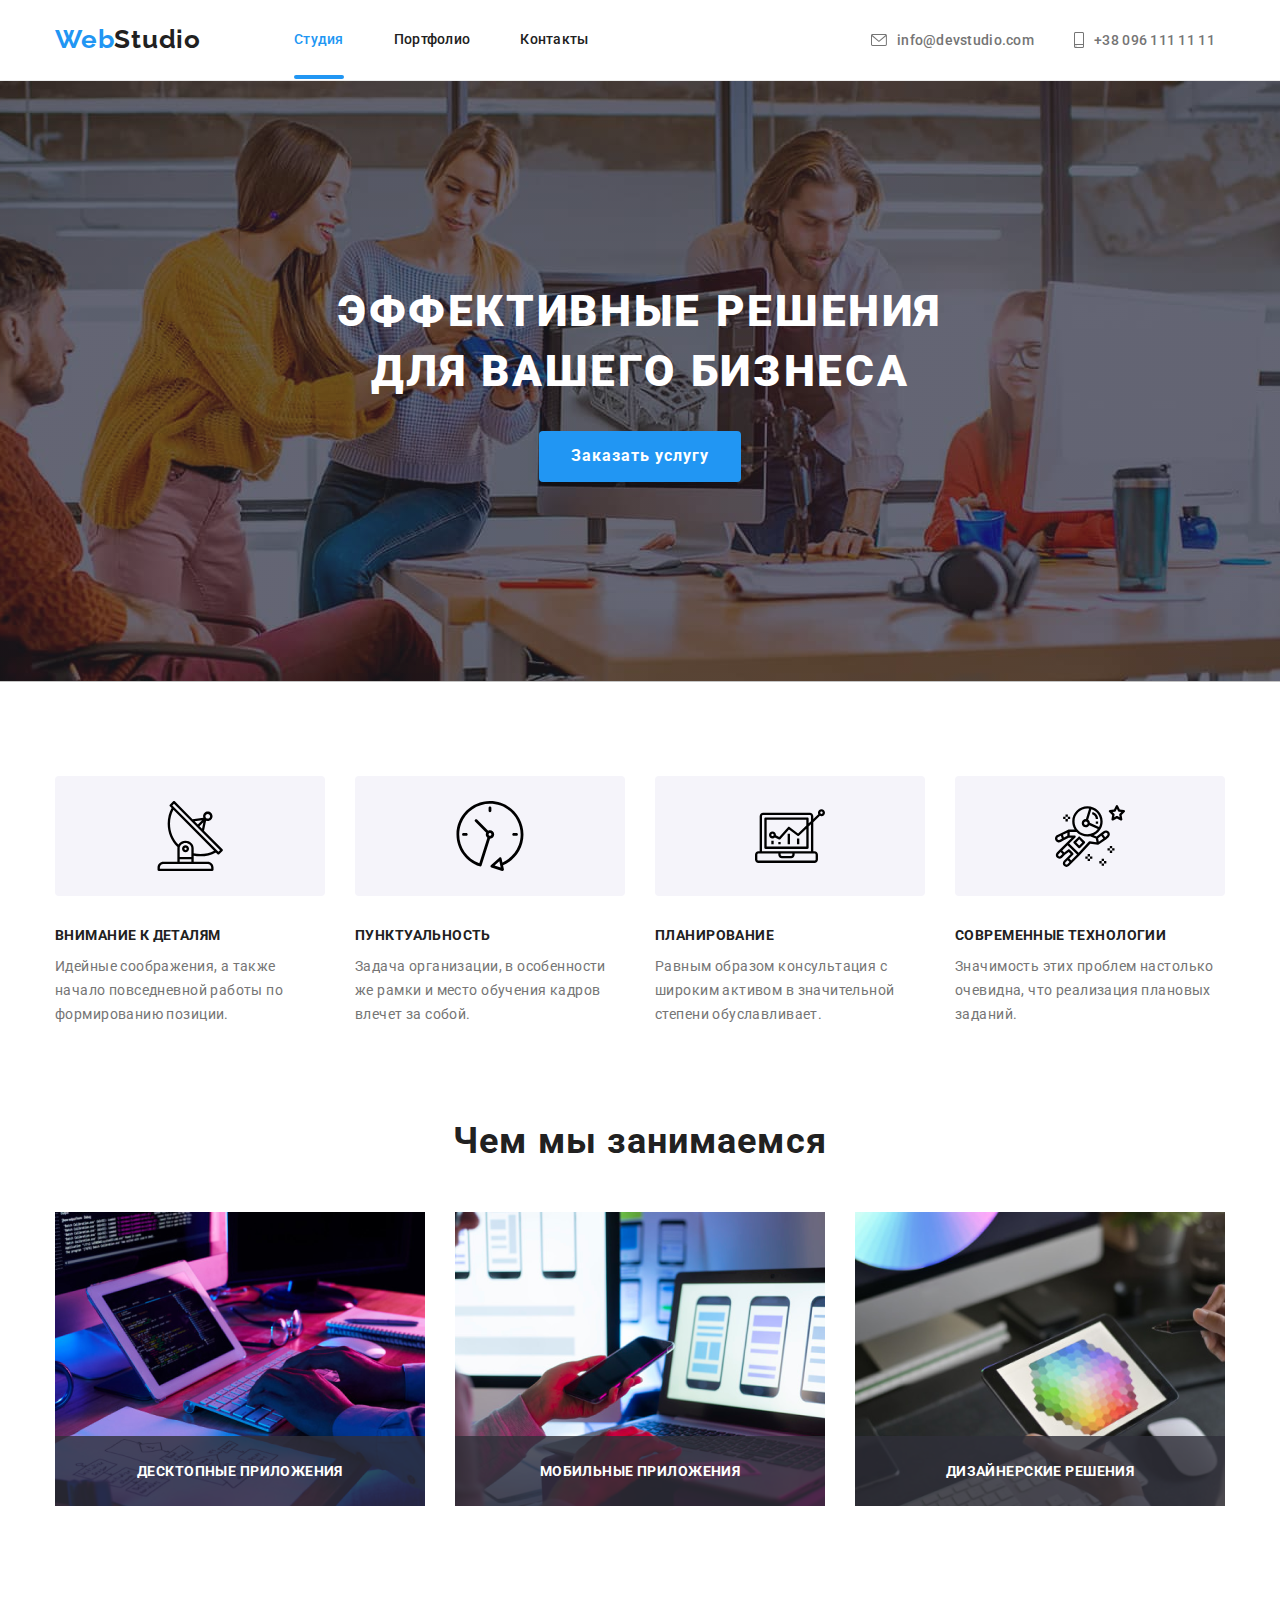
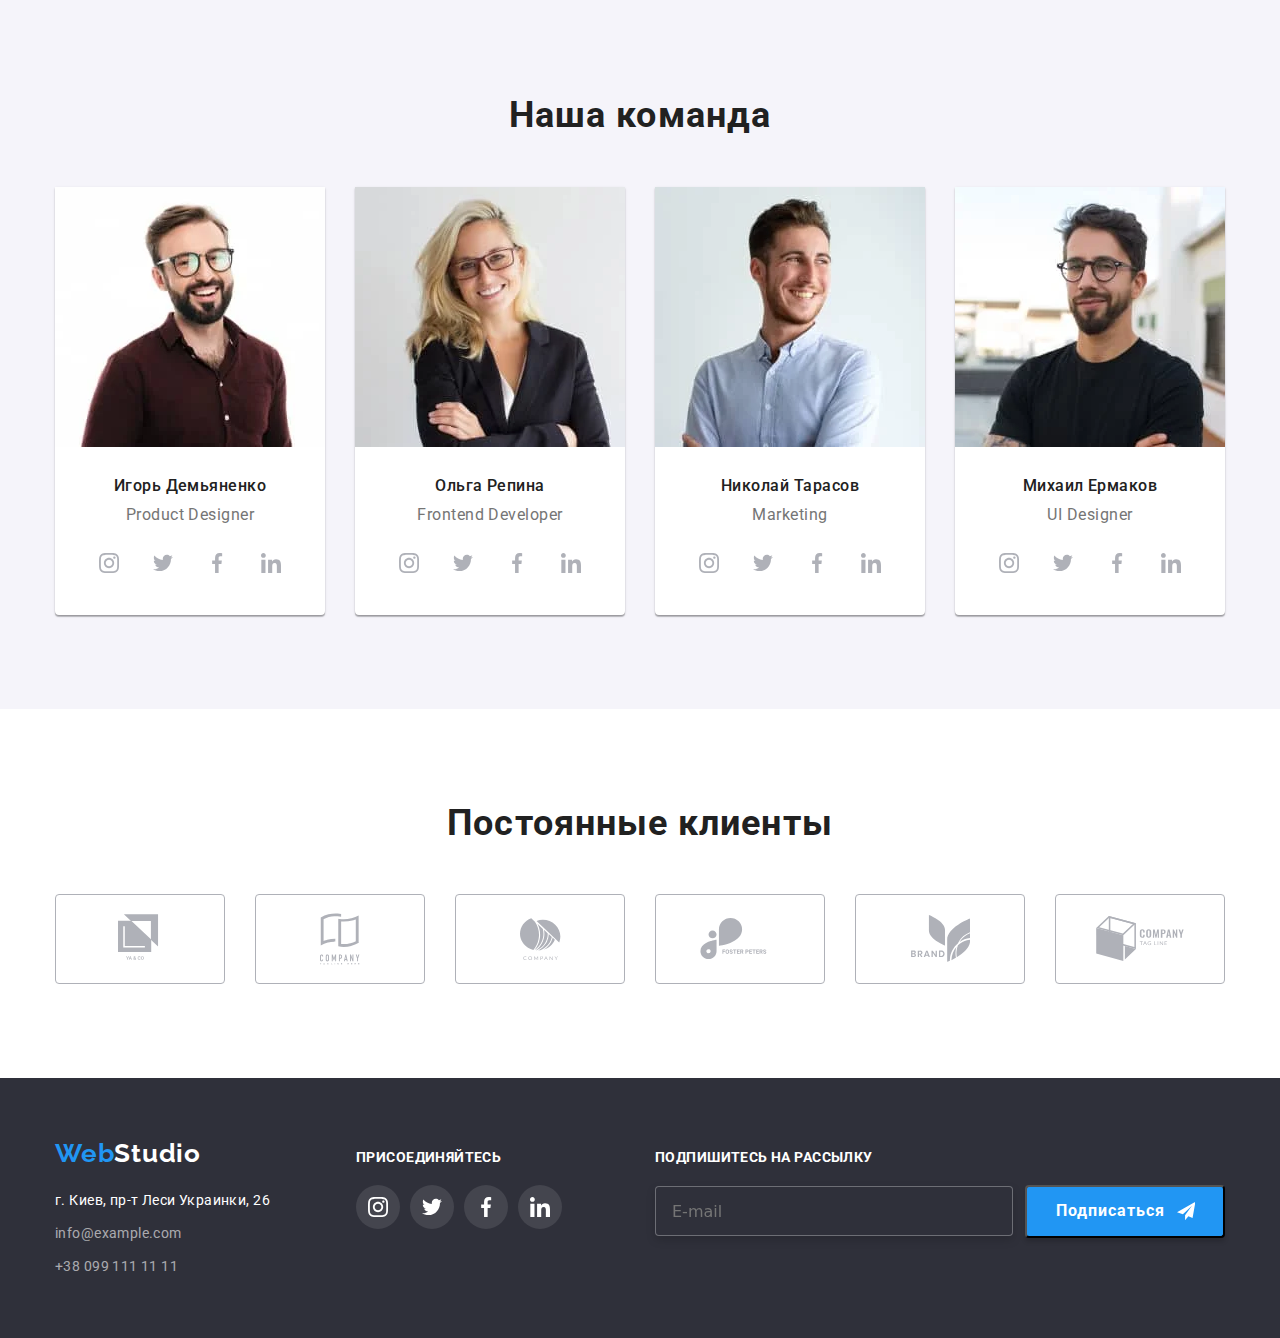
==== commit e99921e3: "Делает правки в разделе команда" ====
--- a/index.html
+++ b/index.html
@@ -212,19 +212,19 @@
                         <li class="team__cards">
                             <picture>
                                 <source srcset="./image/team/igor-desktop.webp 1x, ./image/team/igor-desktop@2x.webp 2x" 
-                                media="(min-width: 1200px" type="image/webp">
+                                media="(min-width: 1200px)" type="image/webp">
                                 <source srcset="./image/team/igor-desktop.jpg 1x, ./image/team/igor-desktop@2x.jpg 2x" 
-                                media="(min-width: 1200px">
+                                media="(min-width: 1200px)">
 
                                 <source srcset="./image/team/igor-tablet.webp 1x, ./image/team/igor-tablet@2x.webp 2x" 
-                                media="(min-width: 768px" type="image/webp">
+                                media="(min-width: 768px)" type="image/webp">
                                 <source srcset="./image/team/igor-tablet.jpg 1x, ./image/team/igor-tablet@2x.jpg 2x" 
-                                media="(min-width: 768px">
+                                media="(min-width: 768px)">
                                 
                                 <source srcset="./image/team/igor-mobile.webp 1x, ./image/team/igor-mobile@2x.webp 2x" 
-                                media="(max-width: 767px" type="image/webp">
+                                media="(max-width: 767px)" type="image/webp">
                                 <source srcset="./image/team/igor-mobile.jpg 1x, ./image/team/igor-mobile@2x.jpg 2x"
-                                media="(max-width: 767px">
+                                media="(max-width: 767px)">
                                 <img class="team__photo-set" src="./image/igor.jpg" alt="фото">
                             </picture>
                             <h3 class="team__name">Игорь Демьяненко</h3>
@@ -262,17 +262,17 @@
                         </li>
                         <li class="team__cards">
                             <picture>
-                                <source srcset="./image/team/olga-desktop.webp 1x, ./image/team/olga-desktop@2x.webp 2x" media="(min-width: 1200px"
-                                    type="image/webp">
-                                <source srcset="./image/team/olga-desktop.jpg 1x, ./image/team/olga-desktop@2x.jpg 2x" media="(min-width: 1200px">
-
-                                <source srcset="./image/team/olga-tablet.webp 1x, ./image/team/olga-tablet@2x.webp 2x" media="(min-width: 768px"
-                                    type="image/webp">
-                                <source srcset="./image/team/olga-tablet.jpg 1x, ./image/team/olga-tablet@2x.jpg 2x" media="(min-width: 768px">
-
-                                <source srcset="./image/team/olga-mobile.webp 1x, ./image/team/olga-mobile@2x.webp 2x" media="(max-width: 767px"
-                                    type="image/webp">
-                                <source srcset="./image/team/olga-mobile.jpg 1x, ./image/team/olga-mobile@2x.jpg 2x" media="(max-width: 767px">
+                                <source srcset="./image/team/olga-desktop.webp 1x, ./image/team/olga-desktop@2x.webp 2x" media="(min-width: 1200px)"
+                                    type="image/webp">
+                                <source srcset="./image/team/olga-desktop.jpg 1x, ./image/team/olga-desktop@2x.jpg 2x" media="(min-width: 1200px)">
+
+                                <source srcset="./image/team/olga-tablet.webp 1x, ./image/team/olga-tablet@2x.webp 2x" media="(min-width: 768px)"
+                                    type="image/webp">
+                                <source srcset="./image/team/olga-tablet.jpg 1x, ./image/team/olga-tablet@2x.jpg 2x" media="(min-width: 768px)">
+
+                                <source srcset="./image/team/olga-mobile.webp 1x, ./image/team/olga-mobile@2x.webp 2x" media="(max-width: 767px)"
+                                    type="image/webp">
+                                <source srcset="./image/team/olga-mobile.jpg 1x, ./image/team/olga-mobile@2x.jpg 2x" media="(max-width: 767px)">
                                 <img class="team__photo-set" src="./image/olga.jpg" alt="фото">
                             </picture>
                             <h3 class="team__name">Ольга Репина</h3>
@@ -310,17 +310,17 @@
                         </li>
                         <li class="team__cards">
                             <picture>
-                                <source srcset="./image/team/nikolai-desktop.webp 1x, ./image/team/nikolai-desktop@2x.webp 2x" media="(min-width: 1200px"
-                                    type="image/webp">
-                                <source srcset="./image/team/nikolai-desktop.jpg 1x, ./image/team/nikolai-desktop@2x.jpg 2x" media="(min-width: 1200px">
-
-                                <source srcset="./image/team/nikolai-tablet.webp 1x, ./image/team/nikolai-tablet@2x.webp 2x" media="(min-width: 768px"
-                                    type="image/webp">
-                                <source srcset="./image/team/nikolai-tablet.jpg 1x, ./image/team/nikolai-tablet@2x.jpg 2x" media="(min-width: 768px">
-
-                                <source srcset="./image/team/nikolai-mobile.webp 1x, ./image/team/nikolai-mobile@2x.webp 2x" media="(max-width: 767px"
-                                    type="image/webp">
-                                <source srcset="./image/team/nikolai-mobile.jpg 1x, ./image/team/nikolai-mobile@2x.jpg 2x" media="(max-width: 767px">
+                                <source srcset="./image/team/nikolai-desktop.webp 1x, ./image/team/nikolai-desktop@2x.webp 2x" media="(min-width: 1200px)"
+                                    type="image/webp">
+                                <source srcset="./image/team/nikolai-desktop.jpg 1x, ./image/team/nikolai-desktop@2x.jpg 2x" media="(min-width: 1200px)">
+
+                                <source srcset="./image/team/nikolai-tablet.webp 1x, ./image/team/nikolai-tablet@2x.webp 2x" media="(min-width: 768px)"
+                                    type="image/webp">
+                                <source srcset="./image/team/nikolai-tablet.jpg 1x, ./image/team/nikolai-tablet@2x.jpg 2x" media="(min-width: 768px)">
+
+                                <source srcset="./image/team/nikolai-mobile.webp 1x, ./image/team/nikolai-mobile@2x.webp 2x" media="(max-width: 767px)"
+                                    type="image/webp">
+                                <source srcset="./image/team/nikolai-mobile.jpg 1x, ./image/team/nikolai-mobile@2x.jpg 2x" media="(max-width: 767px)">
                                 <img class="team__photo-set" src="./image/nicolai.jpg" alt="фото">
                             </picture>
                             <h3 class="team__name">Николай Тарасов</h3>
@@ -358,14 +358,18 @@
                         </li>
                         <li class="team__cards">
                             <picture>
-                                <source srcset="./image/team/mihail-desktop.webp 1x, ./image/team/mihail-desktop@2x.webp 2x" media="(min-width: 1200px"
-                                    type="image/webp">
-                                <source srcset="./image/team/mihail-desktop.jpg 1x, ./image/team/mihail-desktop@2x.jpg 2x" media="(min-width: 1200px">
+                                <source srcset="./image/team/mihail-desktop.webp 1x, ./image/team/mihail-desktop@2x.webp 2x" media="(min-width: 1200px)"
+                                    type="image/webp">
+                                <source srcset="./image/team/mihail-desktop.jpg 1x, ./image/team/mihail-desktop@2x.jpg 2x" media="(min-width: 1200px)">
+
+                                <source srcset="./image/team/nikolai-tablet.webp 1x, ./image/team/mihail-tablet@2x.webp 2x" media="(min-width: 768px)"
+                                    type="image/webp">
+                                <source srcset="./image/team/nikolai-tablet.jpg 1x, ./image/team/mihail-tablet@2x.jpg 2x" media="(min-width: 768px)">
 
                                 <source srcset="./image/team/mihail-mobile.webp 1x, ./image/team/mihail-mobile@2x.webp 2x"
-                                    media="(max-width: 767px" type="image/webp">
+                                    media="(max-width: 767px)" type="image/webp">
                                 <source srcset="./image/team/mihail-mobile.jpg 1x, ./image/team/mihail-mobile@2x.jpg 2x"
-                                    media="(max-width: 767px">
+                                    media="(max-width: 767px)">
                                 <img class="team__photo-set" src="./image/mihail.jpg" alt="фото">
                             </picture>
                             <h3 class="team__name">Михаил Ермаков</h3>
--- a/css/main.min.css
+++ b/css/main.min.css
@@ -1,2 +1,2 @@
-.visually-hidden{position:absolute !important;clip:rect(1px 1px 1px 1px);clip:rect(1px, 1px, 1px, 1px);padding:0 !important;border:0 !important;height:1px !important;width:1px !important;overflow:hidden}:root{--color-main: #212121;--color-secondary: #757575;--color-accent: #2196f3;--color-grey-translucent: rgba(255, 255, 255, 0.6);--color-white: #ffffff;--color-modal-button: #188ce8;--font-main: 'Roboto', sans-serif;--font-secondary: 'Raleway', sans-serif}body{color:var(--color-main);background-color:var(--color-white);margin:0 auto}.list{list-style:none}.link{text-decoration:none}h1,h2,h3{margin:0}ul,ol{margin:0;padding:0}p{margin:0}img{display:block}.container{padding:0 15px;margin-left:auto;margin-right:auto}@media screen and (min-width: 480px){.container{max-width:480px}}@media screen and (min-width: 768px){.container{max-width:768px}}@media screen and (min-width: 1200px){.container{max-width:1200px}}.social-list__item:not(:last-child){margin-right:10px}.social-list__link{display:flex;justify-content:center;align-items:center;transition-property:fill, background-color;transition-duration:250ms;transition-timing-function:cubic-bezier(0.4, 0, 0.2, 1);width:44px;height:44px;background:rgba(255,255,255,0.1);border-radius:50%}.social-list__link:hover,.social-list__link:focus{background-color:var(--color-accent)}.social-list__link:hover .social-list__icon,.social-list__link:focus .social-list__icon{fill:var(--color-white)}.social-list__icon{width:20px;height:20px;fill:#afb1b8}.logo{font-family:var(--font-secondary);font-weight:bold;font-size:26px;line-height:1.2;letter-spacing:0.03em;color:var(--color-main)}.logo-blue{color:var(--color-accent)}.header{background:var(--color-white);padding-top:10px;padding-bottom:10px;border-bottom:1px solid #ececec}@media screen and (max-width: 767px){.header{position:relative}.header__container{display:flex;justify-content:space-between;align-items:center}}@media screen and (min-width: 768px) and (max-width: 1199px){.header{padding-top:21px;padding-bottom:21px}.header__container{display:flex;align-items:center}}@media screen and (min-width: 1200px){.header{padding-top:24px;padding-bottom:25px}.header__container{display:flex;align-items:center}}.header__button{display:inline-flex;margin:0;padding:0;border:none;background-color:transparent;width:40px;height:40px}.header__button .icon-close{display:none}.header__button.is-open .icon-close{display:block}.header__button.is-open .icon-menu{display:none}.header__button:hover .icon-close{fill:var(--color-accent)}.header__button:hover .icon-menu{fill:var(--color-accent)}@media screen and (min-width: 768px){.header__button{display:none}}.icon-close{width:18.67px;height:18.67px;fill:var(--color-main)}.icon-menu{width:24px;height:16px;fill:var(--color-main)}@media screen and (max-width: 767px){.header__menu{display:none;position:absolute;top:100%;left:0;z-index:1;width:100%;padding:60px 0;background:#ffffff;box-shadow:0px 4px 8px rgba(0,0,0,0.04),0px 2px 4px rgba(0,0,0,0.08),0px 1px 3px rgba(0,0,0,0.16)}.header__menu.is-open{display:block}}@media screen and (min-width: 768px) and (max-width: 1199px){.header__menu{display:flex;flex-grow:1;align-items:center;margin-left:88px}}@media screen and (min-width: 1200px){.header__menu{display:flex;align-items:center;flex-grow:1;margin-left:93px}}.navigation{text-align:center}.navigation .navigation__link.current{color:var(--color-accent)}@media screen and (max-width: 767px){.navigation{margin-bottom:60px}}@media screen and (min-width: 768px) and (max-width: 1199px){.navigation{display:flex}.navigation .navigation__link.current{color:var(--color-accent)}}@media screen and (min-width: 1200px){.navigation{display:flex}.navigation .navigation__link.current{color:var(--color-accent)}.navigation__item:not(:last-child){margin-right:50px}}@media screen and (max-width: 767px){.navigation__item{margin-bottom:40px}}@media screen and (min-width: 768px) and (max-width: 1199px){.navigation__item:not(:last-child){margin-right:50px}}.navigation__link{position:relative;font-family:var(--font-main);font-weight:500;letter-spacing:0.02em;color:var(--color-main)}.navigation__link.current::after{content:'';position:absolute;left:0;bottom:0;display:block;width:100%;height:4px;background-color:var(--color-accent);border-radius:2px}.navigation__link:hover,.navigation__link:focus{color:var(--color-accent)}@media screen and (max-width: 767px){.navigation__link{font-size:18px;line-height:1.16;padding-bottom:8px}}@media screen and (min-width: 768px) and (max-width: 1199px){.navigation__link{padding-top:32px;padding-bottom:32px;font-size:14px;line-height:1.14}.navigation__link:not(:last-child){margin-right:50px}}@media screen and (min-width: 1200px){.navigation__link{padding-top:32px;padding-bottom:32px}}@media screen and (max-width: 767px){.address{margin-left:140px}.address__contacts:not(:last-child){margin-bottom:15px}}@media screen and (min-width: 768px){.address{margin-left:auto}}@media screen and (min-width: 768px) and (max-width: 1199px){.address__contacts:not(:last-child){margin-bottom:10px}}@media screen and (min-width: 1200px){.address{display:flex;align-items:center}}.address__link{display:flex;align-items:center;line-height:1.16px;font-family:var(--font-main);font-weight:500;letter-spacing:0.02em;color:var(--color-secondary)}.address__link:hover,.address__link:focus{color:var(--color-accent)}.address__link:hover .contacts__tel,.address__link:focus .contacts__tel{fill:var(--color-accent)}@media screen and (max-width: 767px){.address__link{font-size:18px}}@media screen and (min-width: 768px){.address__link{font-size:12px}}@media screen and (min-width: 1200px){.address__link{justify-content:center;font-size:14px;line-height:1.5;min-width:161px}}.address__mail{width:16px;height:12px;fill:var(--color-secondary);margin-right:10px}.address__link:hover .address__mail,.contacts__link:focus .address__mail{fill:var(--color-accent)}.address__tel{width:10px;height:16px;fill:var(--color-secondary);margin-right:10px}.address__link:hover .address__tel,.contacts__link:focus .address__tel{fill:var(--color-accent)}.address__contacts:not(:last-child){margin-right:30px}.navigation__link,.address__link{transition-property:color;transition-duration:250ms;transition-timing-function:cubic-bezier(0.4, 0, 0.2, 1)}@media screen and (min-width: 1200px){.navigation__link,.address__link{font-family:var(--font-main);font-weight:500;font-size:14px;line-height:1.15;letter-spacing:0.02em}}.hero{text-align:center}.hero__heading{margin-bottom:30px;font-family:var(--font-main);font-weight:900;font-size:26px;line-height:1.6;letter-spacing:0.06em;color:var(--color-white);text-transform:uppercase;text-align:center}@media screen and (min-width: 1200px){.hero__heading{font-size:44px;line-height:60px;text-align:center;letter-spacing:0.06em;text-transform:uppercase}}.hero__button{padding-top:10px;padding-left:32px;padding-right:32px;padding-bottom:10px;background-color:var(--color-accent);min-width:200px;box-shadow:0px 4px 4px rgba(0,0,0,0.15);border-radius:4px;border:none;font-family:var(--font-main);font-weight:bold;font-size:16px;line-height:1.9;letter-spacing:0.06em;color:var(--color-white)}.hero__button:focus{box-shadow:0px 4px 4px rgba(0,0,0,0.15);border-radius:4px}@media screen and (min-width: 480px){.background{margin-bottom:60px;background-image:linear-gradient(to right, rgba(47,48,58,0.4), rgba(47,48,58,0.4)),url("../image/bg-mobile.jpg");background-repeat:no-repeat;background-position:center top;background-size:480px 400px;background-color:#c4c4c4;padding-top:118px;padding-bottom:118px}}@media screen and (min-width: 768px){.background{background-image:linear-gradient(to right, rgba(47,48,58,0.4), rgba(47,48,58,0.4)),url("../image/bg-tablet.jpg");background-size:768px 400px}}@media screen and (min-width: 1200px){.background{max-width:100%;margin-bottom:94px;background-image:linear-gradient(to right, rgba(47,48,58,0.4), rgba(47,48,58,0.4)),url("../image/bg-desktop.jpg");background-size:3200px 1200px;padding-top:200px;padding-bottom:200px}}@media screen and (min-device-pixel-ratio: 2) and (min-width: 320px), screen and (min-resolution: 192dpi) and (min-width: 320px), screen and (min-resolution: 2dppx) and (min-width: 320px){.background{background-image:linear-gradient(to right, rgba(47,48,58,0.4), rgba(47,48,58,0.4)),url("../image/bg-mobile@2x.jpg")}}@media screen and (min-device-pixel-ratio: 2) and (min-width: 768px), screen and (min-resolution: 192dpi) and (min-width: 768px), screen and (min-resolution: 2dppx) and (min-width: 768px){.background{background-image:linear-gradient(to right, rgba(47,48,58,0.4), rgba(47,48,58,0.4)),url("../image/bg-tablet@2x.jpg")}}@media screen and (min-device-pixel-ratio: 2) and (min-width: 1200px), screen and (min-resolution: 192dpi) and (min-width: 1200px), screen and (min-resolution: 2dppx) and (min-width: 1200px){.background{background-image:url("../image/bg-desktop@2x.jpg")}}.backdrop{position:fixed;top:0%;left:0%;width:100%;height:100%;background-color:rgba(0,0,0,0.2);padding:93px 15px 94px;overflow-y:scroll;opacity:1;transition-property:opacity;transition-duration:250ms;transition-timing-function:cubic-bezier(0.4, 0, 0.2, 1);z-index:2}.backdrop.is-hidden{opacity:0;pointer-events:none}.backdrop.is-hidden .modal{transform:translate(-50%, -50%) scale(0.7)}.modal{position:fixed;top:50%;left:50%;transform:translate(-50%, -50%) scale(1);transition-property:transform;transition-duration:250ms;transition-timing-function:cubic-bezier(0.4, 0, 0.2, 1);min-width:450px;min-height:609px;padding:40px;background:var(--color-white);box-shadow:0px 1px 3px rgba(0,0,0,0.12),0px 1px 1px rgba(0,0,0,0.14),0px 2px 1px rgba(0,0,0,0.2);border-radius:4px}.modal__icon{width:11px;height:11px;fill:#000000}.modal__button{position:absolute;top:8px;right:8px;min-width:30px;min-height:30px;display:flex;justify-content:center;align-items:center;cursor:pointer;background:var(--color-white);border:1px solid rgba(0,0,0,0.1);box-sizing:border-box;border-radius:50%;transition-property:filter;transition-duration:250ms;transition-timing-function:cubic-bezier(0.4, 0, 0.2, 1)}.modal-form__heading{font-family:var(--font-main);font-style:normal;font-weight:bold;font-size:20px;line-height:1.5;text-align:center;letter-spacing:0.03em;color:var(--color-main);margin-bottom:12px}.modal-form__form{display:flex;flex-direction:column}.modal-form__field{position:relative;margin-bottom:20px}.modal-form__message{resize:none}.modal-form__input{border:1px solid rgba(33,33,33,0.2);box-sizing:border-box;border-radius:4px;width:100%;height:40px;margin:0;padding:0;padding-left:42px;margin-top:4px;cursor:pointer;transition-property:border;transition-duration:250ms;transition-timing-function:cubic-bezier(0.4, 0, 0.2, 1)}.modal-form__input:hover,.modal-form__input:focus{border:1px solid var(--color-accent);outline:var(--color-accent)}.modal-form__input:hover ~ .modal-form__icon,.modal-form__input:focus ~ .modal-form__icon{fill:var(--color-accent)}.modal-form__icon{position:absolute;bottom:11px;left:12px;display:flex;align-items:center;justify-content:center;color:#000000;width:18px;height:18px;transition-property:fill;transition-duration:250ms;transition-timing-function:cubic-bezier(0.4, 0, 0.2, 1)}.modal-form__message{border:1px solid rgba(33,33,33,0.2);box-sizing:border-box;border-radius:4px;cursor:pointer;width:100%;height:120px;padding:12px 16px;margin-top:4px;transition-property:border;transition-duration:250ms;transition-timing-function:cubic-bezier(0.4, 0, 0.2, 1)}.modal-form__message:hover,.modal-form__message:focus{border:1px solid var(--color-accent);outline:var(--color-accent)}.modal-form__policy-text{display:flex;justify-content:center;align-items:center;margin-bottom:30px;cursor:pointer;font-family:var(--font-main);font-style:normal;font-weight:normal;font-size:12px;line-height:1.16;letter-spacing:0.03em;color:var(--color-secondary)}.modal-form__policy-text::before{content:'';width:16px;height:15px;background-image:url("../image/checkbox.svg");margin-right:8px}.modal-form__policy-link{text-decoration-line:underline;color:var(--color-accent);text-decoration-skip-ink:none}.modal-form__button{display:block;width:200px;padding:10px 55px 10px 56px;margin:0 auto;cursor:pointer;background:var(--color-modal-button);box-shadow:0px 4px 4px rgba(0,0,0,0.15);border-radius:4px;border:none;font-family:var(--font-main);font-style:normal;font-weight:bold;font-size:16px;line-height:1.8;letter-spacing:0.06em;color:var(--color-white)}.modal-form__policy:checked+.modal-form__policy-text::before{background-color:var(--color-accent);background-image:url("../image/checkbox-white.svg");background-size:16px 15px;background-repeat:no-repeat;background-position:50% 50%;padding-top:4px 3px 3px 3px;cursor:pointer}.features{margin-bottom:60px}.features__headlines{font-family:var(--font-main);font-weight:bold;font-size:14px;line-height:1.4;letter-spacing:0.03em;text-transform:uppercase;margin-bottom:10px}@media screen and (min-width: 480px) and (max-width: 1199px){.features{text-align:center}}@media screen and (min-width: 1200px){.features{margin-bottom:94px}}.features__text{font-family:var(--font-main);font-weight:normal;font-size:14px;line-height:1.71;letter-spacing:0.03em;color:var(--color-secondary)}@media screen and (min-width: 768px) and (max-width: 1199px){.features__list{display:flex;flex-wrap:wrap;margin-top:-30px;margin-left:-30px}}@media screen and (min-width: 1200px){.features__list{display:flex;align-items:flex-start}}@media screen and (max-width: 767px) and (max-width: 1199px){.features__cards:not(:last-child){margin-bottom:30px}}@media screen and (min-width: 768px) and (max-width: 1199px){.features__cards{flex-basis:calc(100% / 2 - 30px);margin-top:30px;margin-left:30px}}@media screen and (min-width: 1200px){.features__cards{min-width:270px}.features__cards:not(:last-child){margin-right:30px}}.features__box{display:flex;justify-content:center;align-items:center;margin-bottom:30px;width:100%;padding:25px 100px 25px 100px;background:#f5f4fa;border-radius:4px}@media screen and (min-width: 1200px){.features__box{width:270px}}.features__icon{display:block;width:70px;height:70px}.example{display:flex}.example__text{position:absolute;bottom:0;width:100%;padding:27px 82px;font-family:var(--font-main);font-weight:bold;font-size:14px;line-height:1.15;text-align:center;letter-spacing:0.03em;text-transform:uppercase;color:var(--color-white);background:rgba(47,48,58,0.8)}.example-headlines{text-align:center;margin-bottom:50px}.example-headlines,.section-team-headlines{font-family:var(--font-main);font-weight:bold;font-size:36px;line-height:1.15;letter-spacing:0.03em}.section-example{margin-bottom:94px}@media screen and (max-width: 1199px){.section-example{display:none}}.example__photo{position:relative}.example__photo:not(:last-child){margin-right:30px}.team{display:flex}@media screen and (min-width: 480px) and (max-width: 1199px){.team{flex-wrap:wrap}}.team__position{color:var(--color-secondary);font-weight:normal;margin-bottom:16px}.team__name{margin-bottom:10px;font-weight:500}.team__photo-set{margin-bottom:30px;display:block;max-width:100%;height:auto}@media screen and (min-width: 768px) and (max-width: 1199px){.team{margin-top:-30px;margin-left:-30px}}.team__name,.team__position{font-family:var(--font-main);font-style:normal;font-size:16px;line-height:1.18;letter-spacing:0.03em}.team__cards{padding-bottom:24px;width:100%;background:#ffffff;box-shadow:0px 1px 3px rgba(0,0,0,0.12),0px 1px 1px rgba(0,0,0,0.14),0px 2px 1px rgba(0,0,0,0.2);border-radius:0px 0px 4px 4px}@media screen and (max-width: 767px){.team__cards:not(:last-child){margin-bottom:30px}}@media screen and (min-width: 768px) and (max-width: 1199px){.team__cards{flex-basis:calc(100% / 2 - 30px);margin-left:30px;margin-top:30px}}@media screen and (min-width: 1200px){.team__cards{padding-bottom:30px;min-width:270px;margin-left:30px}.team__cards:nth-child(4n+1){margin-left:0px}}.container-team{text-align:center}.section-team{background:#f5f4fa;margin-bottom:60px}@media screen and (min-width: 1200px){.section-team{margin-bottom:94px;padding-bottom:94px;padding-top:95px}}.section-team-headlines{margin-bottom:50px}.social-list{display:flex;justify-content:center}@media screen and (min-width: 1200px){.social-list{justify-content:space-between;width:206px;margin-left:32px}}.section-clients__headlines{font-family:var(--font-main);font-weight:bold;font-size:28px;line-height:1.17;text-align:center;letter-spacing:0.03em;margin-bottom:30px}@media screen and (min-width: 480px) and (max-width: 1199px){.section-clients{margin-bottom:60px}}@media screen and (min-width: 1200px){.section-clients{margin-bottom:94px}.section-clients__headlines{font-size:36px;line-height:1.15;text-align:center;letter-spacing:0.03em;margin-bottom:50px}}.clients{display:flex}@media screen and (min-width: 480px) and (max-width: 767px){.clients{flex-wrap:wrap;margin-top:-30px;margin-left:-30px}.clients__item{flex-basis:calc(100% / 2 - 30px);margin-top:30px;margin-left:30px}}@media screen and (min-width: 768px) and (max-width: 1199px){.clients{flex-wrap:wrap;margin-top:-30px;margin-left:-30px}.clients__item{flex-basis:calc(100% / 3 - 30px);margin-top:30px;margin-left:30px}}@media screen and (min-width: 1200px){.clients{justify-content:space-between}.clients__item:not(:last-child){margin-right:30px}}.clients__yago{width:44.27px;height:49.23px}.clients__tagline{width:40px;height:52px}.clients__company{width:41px;height:42.6px}.clients__foster{width:79.66px;height:42.02px}.clients__brand{width:59px;height:47px}.clients__line{width:88.48px;height:45.44px}.clients__link{display:flex;justify-content:center;align-items:center;height:90px;transition-property:border;transition-duration:250ms;transition-timing-function:cubic-bezier(0.4, 0, 0.2, 1);border:1px solid #afb1b8;border-radius:4px}@media screen and (min-width: 480px) and (max-width: 1199px){.clients__link{width:100%}}@media screen and (min-width: 480px){.clients__link{width:170px}}.clients__link:hover,.clients__link:focus{border:1px solid var(--color-accent)}.symbol{fill:#afb1b8;display:block;transition-property:fill;transition-duration:250ms;transition-timing-function:cubic-bezier(0.4, 0, 0.2, 1)}.clients__link:hover .symbol,.clients__link:focus .symbol{fill:var(--color-accent)}.footer{background-color:#2f303a;padding-top:60px;padding-bottom:60px}.footer-contact{font-style:normal;min-width:231px}@media screen and (min-width: 480px) and (max-width: 1199px){.footer-contact{margin-bottom:60px;text-align:center}}@media screen and (min-width: 1200px){.footer-contact{text-align:left}}.footer-contact,.footer-contact__contacts{font-family:var(--font-main);font-weight:normal;font-size:14px;line-height:1.7;letter-spacing:0.03em}.footer-contact__address{color:var(--color-white);margin-bottom:9px}.footer-contact__contacts{color:var(--color-grey-translucent)}.footer-contact__link{margin-bottom:9px}.footer__box>.logo{display:block;margin-bottom:20px;color:var(--color-white)}@media screen and (min-width: 1200px){.footer__box{margin-right:70px}}@media screen and (min-width: 480px) and (max-width: 1199px){.footer__section{text-align:center}}@media screen and (min-width: 1200px){.footer__section{display:flex;justify-content:flex-start;align-items:baseline}}@media screen and (min-width: 768px) and (max-width: 1199px){.footer-container{display:flex;justify-content:space-around;align-items:baseline}}@media screen and (min-width: 1200px){.footer-container{display:flex;justify-content:center;align-items:baseline;margin-right:93px}}.footer-headlin{display:block;margin-bottom:20px;font-family:var(--font-main);font-weight:bold;font-style:normal;font-size:14px;line-height:1.15;letter-spacing:0.03em;text-transform:uppercase;color:var(--color-white)}.footer-list{display:flex}@media screen and (max-width: 1199px){.footer-list{justify-content:center;margin-bottom:60px}}@media screen and (min-width: 1200px){.footer-list{justify-content:space-between}}.footer-social .social-list__icon{fill:var(--color-white)}.box-sub__mail{width:100%;height:50px;cursor:pointer;border:1px solid rgba(255,255,255,0.3);box-sizing:border-box;filter:drop-shadow(0px 4px 4px rgba(0,0,0,0.15));border-radius:4px;background-color:#2f303a}@media screen and (min-width: 480px) and (max-width: 1199px){.box-sub__mail{max-width:450px;margin-bottom:20px;padding-left:16px}}@media screen and (min-width: 1200px){.box-sub{display:flex;align-items:center}.box-sub__mail{width:358px;padding:0;padding-left:16px;margin-right:12px;border:1px solid rgba(255,255,255,0.3);box-sizing:border-box;filter:drop-shadow(0px 4px 4px rgba(0,0,0,0.15));border-radius:4px;background-color:#2f303a}}.button-sub{display:flex;align-items:center;margin:0 auto;max-width:200px;padding:10px 28px 10px 29px;background:var(--color-accent);box-shadow:0px 4px 4px rgba(0,0,0,0.15);border-radius:4px;cursor:pointer;font-family:var(--font-main);font-style:normal;font-weight:bold;font-size:16px;line-height:1.8;letter-spacing:0.06em;color:var(--color-white)}.button-sub__icon{margin-left:12px;width:24px;height:24px;fill:var(--color-white)}.section-portfolio{padding-top:60px;padding-bottom:60px}.filters{display:flex}@media screen and (max-width: 767px){.filters{flex-wrap:wrap;margin-top:-8px;margin-left:-8px;margin-bottom:30px}.filters__box{margin-top:8px;margin-left:8px}}@media screen and (min-width: 768px){.filters{justify-content:center;margin-bottom:50px}.filters__box:not(:last-child){margin-right:8px}}.filters__button{font-family:var(--font-main);font-weight:500;font-size:16px;line-height:1.6;letter-spacing:0.03em;color:var(--color-main);border:solid transparent;border-radius:4px;padding-top:6px;padding-right:22px;padding-bottom:6px;padding-left:22px;transition:250ms cubic-bezier(0.4, 0, 0.2, 1)}.filters__button:hover,.filters__button:focus{color:var(--color-white);background-color:var(--color-accent);box-shadow:0px 3px 1px rgba(0,0,0,0.1),0px 1px 2px rgba(0,0,0,0.08),0px 2px 2px rgba(0,0,0,0.12)}.projects__box{width:100%}@media screen and (min-width: 768px){.projects__box{flex-basis:calc(100% / 2 - 30px);margin-left:30px;margin-top:30px}}@media screen and (min-width: 1200px){.projects__box{flex-basis:calc(100% / 3 - 30px)}}.projects__box:not(:last-child){margin-bottom:30px}@media screen and (min-width: 768px){.projects{display:flex;flex-wrap:wrap;margin-top:-30px;margin-left:-30px}}.border{background:var(--color-white);border:1px solid #eeeeee;box-sizing:border-box;padding:24px 20px;border-top:none}.border__heading{font-family:var(--font-main);font-weight:bold;font-size:18px;line-height:2;letter-spacing:0.06em;color:var(--color-main)}.border__description{font-family:var(--font-main);font-weight:normal;font-size:16px;line-height:1.9;letter-spacing:0.03em;color:var(--color-secondary)}.projects__link:hover,.projects__link:focus{display:block;box-shadow:0px 1px 1px rgba(0,0,0,0.12),0px 4px 4px rgba(0,0,0,0.06),1px 4px 6px rgba(0,0,0,0.16)}.projects-overlay{position:relative;overflow:hidden}.projects-overlay__cover{width:100%;height:100%}.projects-overlay__text{position:absolute;top:0;left:0;width:100%;height:100%;transition-property:transform;transition-duration:250ms;transition-timing-function:cubic-bezier(0.4, 0, 0.2, 1);transform:translateY(100%);padding:63px 24px;font-family:var(--font-main);font-style:normal;font-weight:normal;font-size:18px;line-height:1.55;letter-spacing:0.03em;color:var(--color-white);background:rgba(33,150,243,0.9)}.projects__link:hover .projects-overlay__text,.projects__link:focus .projects-overlay__text{transform:translateY(0%)}
+.visually-hidden{position:absolute !important;clip:rect(1px 1px 1px 1px);clip:rect(1px, 1px, 1px, 1px);padding:0 !important;border:0 !important;height:1px !important;width:1px !important;overflow:hidden}:root{--color-main: #212121;--color-secondary: #757575;--color-accent: #2196f3;--color-grey-translucent: rgba(255, 255, 255, 0.6);--color-white: #ffffff;--color-modal-button: #188ce8;--font-main: 'Roboto', sans-serif;--font-secondary: 'Raleway', sans-serif}body{color:var(--color-main);background-color:var(--color-white);margin:0 auto}.list{list-style:none}.link{text-decoration:none}h1,h2,h3{margin:0}ul,ol{margin:0;padding:0}p{margin:0}img{display:block}.container{padding:0 15px;margin-left:auto;margin-right:auto}@media screen and (min-width: 480px){.container{max-width:480px}}@media screen and (min-width: 768px){.container{max-width:768px}}@media screen and (min-width: 1200px){.container{max-width:1200px}}.social-list__item:not(:last-child){margin-right:10px}.social-list__link{display:flex;justify-content:center;align-items:center;transition-property:fill, background-color;transition-duration:250ms;transition-timing-function:cubic-bezier(0.4, 0, 0.2, 1);width:44px;height:44px;background:rgba(255,255,255,0.1);border-radius:50%}.social-list__link:hover,.social-list__link:focus{background-color:var(--color-accent)}.social-list__link:hover .social-list__icon,.social-list__link:focus .social-list__icon{fill:var(--color-white)}.social-list__icon{width:20px;height:20px;fill:#afb1b8}.logo{font-family:var(--font-secondary);font-weight:bold;font-size:26px;line-height:1.2;letter-spacing:0.03em;color:var(--color-main)}.logo-blue{color:var(--color-accent)}.header{background:var(--color-white);padding-top:10px;padding-bottom:10px;border-bottom:1px solid #ececec}@media screen and (max-width: 767px){.header{position:relative}.header__container{display:flex;justify-content:space-between;align-items:center}}@media screen and (min-width: 768px) and (max-width: 1199px){.header{padding-top:21px;padding-bottom:21px}.header__container{display:flex;align-items:center}}@media screen and (min-width: 1200px){.header{padding-top:24px;padding-bottom:25px}.header__container{display:flex;align-items:center}}.header__button{display:inline-flex;margin:0;padding:0;border:none;background-color:transparent;width:40px;height:40px}.header__button .icon-close{display:none}.header__button.is-open .icon-close{display:block}.header__button.is-open .icon-menu{display:none}.header__button:hover .icon-close{fill:var(--color-accent)}.header__button:hover .icon-menu{fill:var(--color-accent)}@media screen and (min-width: 768px){.header__button{display:none}}.icon-close{width:18.67px;height:18.67px;fill:var(--color-main)}.icon-menu{width:24px;height:16px;fill:var(--color-main)}@media screen and (max-width: 767px){.header__menu{display:none;position:absolute;top:100%;left:0;z-index:1;width:100%;padding:60px 0;background:#ffffff;box-shadow:0px 4px 8px rgba(0,0,0,0.04),0px 2px 4px rgba(0,0,0,0.08),0px 1px 3px rgba(0,0,0,0.16)}.header__menu.is-open{display:block}}@media screen and (min-width: 768px) and (max-width: 1199px){.header__menu{display:flex;flex-grow:1;align-items:center;margin-left:88px}}@media screen and (min-width: 1200px){.header__menu{display:flex;align-items:center;flex-grow:1;margin-left:93px}}.navigation{text-align:center}.navigation .navigation__link.current{color:var(--color-accent)}@media screen and (max-width: 767px){.navigation{margin-bottom:60px}}@media screen and (min-width: 768px) and (max-width: 1199px){.navigation{display:flex}.navigation .navigation__link.current{color:var(--color-accent)}}@media screen and (min-width: 1200px){.navigation{display:flex}.navigation .navigation__link.current{color:var(--color-accent)}.navigation__item:not(:last-child){margin-right:50px}}@media screen and (max-width: 767px){.navigation__item{margin-bottom:40px}}@media screen and (min-width: 768px) and (max-width: 1199px){.navigation__item:not(:last-child){margin-right:50px}}.navigation__link{position:relative;font-family:var(--font-main);font-weight:500;letter-spacing:0.02em;color:var(--color-main)}.navigation__link.current::after{content:'';position:absolute;left:0;bottom:0;display:block;width:100%;height:4px;background-color:var(--color-accent);border-radius:2px}.navigation__link:hover,.navigation__link:focus{color:var(--color-accent)}@media screen and (max-width: 767px){.navigation__link{font-size:18px;line-height:1.16;padding-bottom:8px}}@media screen and (min-width: 768px) and (max-width: 1199px){.navigation__link{padding-top:32px;padding-bottom:32px;font-size:14px;line-height:1.14}.navigation__link:not(:last-child){margin-right:50px}}@media screen and (min-width: 1200px){.navigation__link{padding-top:32px;padding-bottom:32px}}@media screen and (max-width: 767px){.address{margin-left:140px}.address__contacts:not(:last-child){margin-bottom:15px}}@media screen and (min-width: 768px){.address{margin-left:auto}}@media screen and (min-width: 768px) and (max-width: 1199px){.address__contacts:not(:last-child){margin-bottom:10px}}@media screen and (min-width: 1200px){.address{display:flex;align-items:center}}.address__link{display:flex;align-items:center;line-height:1.16px;font-family:var(--font-main);font-weight:500;letter-spacing:0.02em;color:var(--color-secondary)}.address__link:hover,.address__link:focus{color:var(--color-accent)}.address__link:hover .contacts__tel,.address__link:focus .contacts__tel{fill:var(--color-accent)}@media screen and (max-width: 767px){.address__link{font-size:18px}}@media screen and (min-width: 768px){.address__link{font-size:12px}}@media screen and (min-width: 1200px){.address__link{justify-content:center;font-size:14px;line-height:1.5;min-width:161px}}.address__mail{width:16px;height:12px;fill:var(--color-secondary);margin-right:10px}.address__link:hover .address__mail,.contacts__link:focus .address__mail{fill:var(--color-accent)}.address__tel{width:10px;height:16px;fill:var(--color-secondary);margin-right:10px}.address__link:hover .address__tel,.contacts__link:focus .address__tel{fill:var(--color-accent)}.address__contacts:not(:last-child){margin-right:30px}.navigation__link,.address__link{transition-property:color;transition-duration:250ms;transition-timing-function:cubic-bezier(0.4, 0, 0.2, 1)}@media screen and (min-width: 1200px){.navigation__link,.address__link{font-family:var(--font-main);font-weight:500;font-size:14px;line-height:1.15;letter-spacing:0.02em}}.hero{text-align:center}.hero__heading{margin-bottom:30px;font-family:var(--font-main);font-weight:900;font-size:26px;line-height:1.6;letter-spacing:0.06em;color:var(--color-white);text-transform:uppercase;text-align:center}@media screen and (min-width: 1200px){.hero__heading{font-size:44px;line-height:60px;text-align:center;letter-spacing:0.06em;text-transform:uppercase}}.hero__button{padding-top:10px;padding-left:32px;padding-right:32px;padding-bottom:10px;background-color:var(--color-accent);min-width:200px;box-shadow:0px 4px 4px rgba(0,0,0,0.15);border-radius:4px;border:none;font-family:var(--font-main);font-weight:bold;font-size:16px;line-height:1.9;letter-spacing:0.06em;color:var(--color-white)}.hero__button:focus{box-shadow:0px 4px 4px rgba(0,0,0,0.15);border-radius:4px}@media screen and (min-width: 480px){.background{margin-bottom:60px;background-image:linear-gradient(to right, rgba(47,48,58,0.4), rgba(47,48,58,0.4)),url("../image/bg-mobile.jpg");background-repeat:no-repeat;background-size:cover;background-position:center;background-color:#c4c4c4;padding-top:118px;padding-bottom:118px}}@media screen and (min-width: 768px){.background{background-image:linear-gradient(to right, rgba(47,48,58,0.4), rgba(47,48,58,0.4)),url("../image/bg-tablet.jpg");background-size:cover}}@media screen and (min-width: 1200px){.background{margin-bottom:94px;background-image:linear-gradient(to right, rgba(47,48,58,0.4), rgba(47,48,58,0.4)),url("../image/bg-desktop.jpg");background-size:1600px 600px;padding-top:200px;padding-bottom:200px}}@media screen and (min-device-pixel-ratio: 2) and (min-width: 320px), screen and (min-resolution: 192dpi) and (min-width: 320px), screen and (min-resolution: 2dppx) and (min-width: 320px){.background{background-image:linear-gradient(to right, rgba(47,48,58,0.4), rgba(47,48,58,0.4)),url("../image/bg-mobile@2x.jpg")}}@media screen and (min-device-pixel-ratio: 2) and (min-width: 768px), screen and (min-resolution: 192dpi) and (min-width: 768px), screen and (min-resolution: 2dppx) and (min-width: 768px){.background{background-image:linear-gradient(to right, rgba(47,48,58,0.4), rgba(47,48,58,0.4)),url("../image/bg-tablet@2x.jpg")}}@media screen and (min-device-pixel-ratio: 2) and (min-width: 1200px), screen and (min-resolution: 192dpi) and (min-width: 1200px), screen and (min-resolution: 2dppx) and (min-width: 1200px){.background{background-image:linear-gradient(to right, rgba(47,48,58,0.4), rgba(47,48,58,0.4)),url("../image/bg-desktop@2x.jpg")}}.backdrop{position:fixed;top:0%;left:0%;width:100%;height:100%;background-color:rgba(0,0,0,0.2);padding:93px 15px 94px;overflow-y:scroll;opacity:1;transition-property:opacity;transition-duration:250ms;transition-timing-function:cubic-bezier(0.4, 0, 0.2, 1);z-index:2}.backdrop.is-hidden{opacity:0;pointer-events:none}.backdrop.is-hidden .modal{transform:translate(-50%, -50%) scale(0.7)}.modal{position:fixed;top:50%;left:50%;transform:translate(-50%, -50%) scale(1);transition-property:transform;transition-duration:250ms;transition-timing-function:cubic-bezier(0.4, 0, 0.2, 1);min-width:450px;min-height:609px;padding:40px;background:var(--color-white);box-shadow:0px 1px 3px rgba(0,0,0,0.12),0px 1px 1px rgba(0,0,0,0.14),0px 2px 1px rgba(0,0,0,0.2);border-radius:4px}.modal__icon{width:11px;height:11px;fill:#000000}.modal__button{position:absolute;top:8px;right:8px;min-width:30px;min-height:30px;display:flex;justify-content:center;align-items:center;cursor:pointer;background:var(--color-white);border:1px solid rgba(0,0,0,0.1);box-sizing:border-box;border-radius:50%;transition-property:filter;transition-duration:250ms;transition-timing-function:cubic-bezier(0.4, 0, 0.2, 1)}.modal-form__heading{font-family:var(--font-main);font-style:normal;font-weight:bold;font-size:20px;line-height:1.5;text-align:center;letter-spacing:0.03em;color:var(--color-main);margin-bottom:12px}.modal-form__form{display:flex;flex-direction:column}.modal-form__field{position:relative;margin-bottom:20px}.modal-form__message{resize:none}.modal-form__input{border:1px solid rgba(33,33,33,0.2);box-sizing:border-box;border-radius:4px;width:100%;height:40px;margin:0;padding:0;padding-left:42px;margin-top:4px;cursor:pointer;transition-property:border;transition-duration:250ms;transition-timing-function:cubic-bezier(0.4, 0, 0.2, 1)}.modal-form__input:hover,.modal-form__input:focus{border:1px solid var(--color-accent);outline:var(--color-accent)}.modal-form__input:hover ~ .modal-form__icon,.modal-form__input:focus ~ .modal-form__icon{fill:var(--color-accent)}.modal-form__icon{position:absolute;bottom:11px;left:12px;display:flex;align-items:center;justify-content:center;color:#000000;width:18px;height:18px;transition-property:fill;transition-duration:250ms;transition-timing-function:cubic-bezier(0.4, 0, 0.2, 1)}.modal-form__message{border:1px solid rgba(33,33,33,0.2);box-sizing:border-box;border-radius:4px;cursor:pointer;width:100%;height:120px;padding:12px 16px;margin-top:4px;transition-property:border;transition-duration:250ms;transition-timing-function:cubic-bezier(0.4, 0, 0.2, 1)}.modal-form__message:hover,.modal-form__message:focus{border:1px solid var(--color-accent);outline:var(--color-accent)}.modal-form__policy-text{display:flex;justify-content:center;align-items:center;margin-bottom:30px;cursor:pointer;font-family:var(--font-main);font-style:normal;font-weight:normal;font-size:12px;line-height:1.16;letter-spacing:0.03em;color:var(--color-secondary)}.modal-form__policy-text::before{content:'';width:16px;height:15px;background-image:url("../image/checkbox.svg");margin-right:8px}.modal-form__policy-link{text-decoration-line:underline;color:var(--color-accent);text-decoration-skip-ink:none}.modal-form__button{display:block;width:200px;padding:10px 55px 10px 56px;margin:0 auto;cursor:pointer;background:var(--color-modal-button);box-shadow:0px 4px 4px rgba(0,0,0,0.15);border-radius:4px;border:none;font-family:var(--font-main);font-style:normal;font-weight:bold;font-size:16px;line-height:1.8;letter-spacing:0.06em;color:var(--color-white)}.modal-form__policy:checked+.modal-form__policy-text::before{background-color:var(--color-accent);background-image:url("../image/checkbox-white.svg");background-size:16px 15px;background-repeat:no-repeat;background-position:50% 50%;padding-top:4px 3px 3px 3px;cursor:pointer}.features{margin-bottom:60px}.features__headlines{font-family:var(--font-main);font-weight:bold;font-size:14px;line-height:1.4;letter-spacing:0.03em;text-transform:uppercase;margin-bottom:10px}@media screen and (min-width: 480px) and (max-width: 1199px){.features{text-align:center}}@media screen and (min-width: 1200px){.features{margin-bottom:94px}}.features__text{font-family:var(--font-main);font-weight:normal;font-size:14px;line-height:1.71;letter-spacing:0.03em;color:var(--color-secondary)}@media screen and (min-width: 768px) and (max-width: 1199px){.features__list{display:flex;flex-wrap:wrap;margin-top:-30px;margin-left:-30px}}@media screen and (min-width: 1200px){.features__list{display:flex;align-items:flex-start}}@media screen and (max-width: 767px) and (max-width: 1199px){.features__cards:not(:last-child){margin-bottom:30px}}@media screen and (min-width: 768px) and (max-width: 1199px){.features__cards{flex-basis:calc(100% / 2 - 30px);margin-top:30px;margin-left:30px}}@media screen and (min-width: 1200px){.features__cards{min-width:270px}.features__cards:not(:last-child){margin-right:30px}}.features__box{display:flex;justify-content:center;align-items:center;margin-bottom:30px;width:100%;padding:25px 100px 25px 100px;background:#f5f4fa;border-radius:4px}@media screen and (min-width: 1200px){.features__box{width:270px}}.features__icon{display:block;width:70px;height:70px}.example{display:flex}.example__text{position:absolute;bottom:0;width:100%;padding:27px 82px;font-family:var(--font-main);font-weight:bold;font-size:14px;line-height:1.15;text-align:center;letter-spacing:0.03em;text-transform:uppercase;color:var(--color-white);background:rgba(47,48,58,0.8)}.example-headlines{text-align:center;margin-bottom:50px}.example-headlines,.section-team-headlines{font-family:var(--font-main);font-weight:bold;font-size:36px;line-height:1.15;letter-spacing:0.03em}.section-example{margin-bottom:94px}@media screen and (max-width: 1199px){.section-example{display:none}}.example__photo{position:relative}.example__photo:not(:last-child){margin-right:30px}.team{display:flex}@media screen and (min-width: 480px) and (max-width: 1199px){.team{flex-wrap:wrap}}.team__position{color:var(--color-secondary);font-weight:normal;margin-bottom:16px}.team__name{margin-bottom:10px;font-weight:500}.team__photo-set{margin-bottom:30px;display:block;max-width:100%;height:auto}@media screen and (min-width: 768px) and (max-width: 1199px){.team{margin-top:-30px;margin-left:-30px}}.team__name,.team__position{font-family:var(--font-main);font-style:normal;font-size:16px;line-height:1.18;letter-spacing:0.03em}.team__cards{padding-bottom:24px;width:100%;background:#ffffff;box-shadow:0px 1px 3px rgba(0,0,0,0.12),0px 1px 1px rgba(0,0,0,0.14),0px 2px 1px rgba(0,0,0,0.2);border-radius:0px 0px 4px 4px}@media screen and (max-width: 767px){.team__cards:not(:last-child){margin-bottom:30px}}@media screen and (min-width: 768px) and (max-width: 1199px){.team__cards{flex-basis:calc(100% / 2 - 30px);margin-left:30px;margin-top:30px}}@media screen and (min-width: 1200px){.team__cards{padding-bottom:30px;min-width:270px;margin-left:30px}.team__cards:nth-child(4n+1){margin-left:0px}}.container-team{text-align:center}.section-team{background:#f5f4fa;margin-bottom:60px}@media screen and (min-width: 1200px){.section-team{margin-bottom:94px;padding-bottom:94px;padding-top:95px}}.section-team-headlines{margin-bottom:50px}.social-list{display:flex;justify-content:center}@media screen and (min-width: 1200px){.social-list{justify-content:space-between;width:206px;margin-left:32px}}.section-clients__headlines{font-family:var(--font-main);font-weight:bold;font-size:28px;line-height:1.17;text-align:center;letter-spacing:0.03em;margin-bottom:30px}@media screen and (min-width: 480px) and (max-width: 1199px){.section-clients{margin-bottom:60px}}@media screen and (min-width: 1200px){.section-clients{margin-bottom:94px}.section-clients__headlines{font-size:36px;line-height:1.15;text-align:center;letter-spacing:0.03em;margin-bottom:50px}}.clients{display:flex}@media screen and (min-width: 480px) and (max-width: 767px){.clients{flex-wrap:wrap;margin-top:-30px;margin-left:-30px}.clients__item{flex-basis:calc(100% / 2 - 30px);margin-top:30px;margin-left:30px}}@media screen and (min-width: 768px) and (max-width: 1199px){.clients{flex-wrap:wrap;margin-top:-30px;margin-left:-30px}.clients__item{flex-basis:calc(100% / 3 - 30px);margin-top:30px;margin-left:30px}}@media screen and (min-width: 1200px){.clients{justify-content:space-between}.clients__item:not(:last-child){margin-right:30px}}.clients__yago{width:44.27px;height:49.23px}.clients__tagline{width:40px;height:52px}.clients__company{width:41px;height:42.6px}.clients__foster{width:79.66px;height:42.02px}.clients__brand{width:59px;height:47px}.clients__line{width:88.48px;height:45.44px}.clients__link{display:flex;justify-content:center;align-items:center;height:90px;transition-property:border;transition-duration:250ms;transition-timing-function:cubic-bezier(0.4, 0, 0.2, 1);border:1px solid #afb1b8;border-radius:4px}@media screen and (min-width: 480px) and (max-width: 1199px){.clients__link{width:100%}}@media screen and (min-width: 1200px){.clients__link{width:170px}}.clients__link:hover,.clients__link:focus{border:1px solid var(--color-accent)}.symbol{fill:#afb1b8;display:block;transition-property:fill;transition-duration:250ms;transition-timing-function:cubic-bezier(0.4, 0, 0.2, 1)}.clients__link:hover .symbol,.clients__link:focus .symbol{fill:var(--color-accent)}.footer{background-color:#2f303a;padding-top:60px;padding-bottom:60px}.footer-contact{font-style:normal;min-width:231px}@media screen and (min-width: 480px) and (max-width: 1199px){.footer-contact{margin-bottom:60px;text-align:center}}@media screen and (min-width: 1200px){.footer-contact{text-align:left}}.footer-contact,.footer-contact__contacts{font-family:var(--font-main);font-weight:normal;font-size:14px;line-height:1.7;letter-spacing:0.03em}.footer-contact__address{color:var(--color-white);margin-bottom:9px}.footer-contact__contacts{color:var(--color-grey-translucent)}.footer-contact__link{margin-bottom:9px}.footer__box>.logo{display:block;margin-bottom:20px;color:var(--color-white)}@media screen and (min-width: 1200px){.footer__box{margin-right:70px}}@media screen and (min-width: 480px) and (max-width: 1199px){.footer__section{text-align:center}}@media screen and (min-width: 1200px){.footer__section{display:flex;justify-content:flex-start;align-items:baseline}}@media screen and (min-width: 768px) and (max-width: 1199px){.footer-container{display:flex;justify-content:space-around;align-items:baseline}}@media screen and (min-width: 1200px){.footer-container{display:flex;justify-content:center;align-items:baseline;margin-right:93px}}.footer-headlin{display:block;margin-bottom:20px;font-family:var(--font-main);font-weight:bold;font-style:normal;font-size:14px;line-height:1.15;letter-spacing:0.03em;text-transform:uppercase;color:var(--color-white)}.footer-list{display:flex}@media screen and (max-width: 1199px){.footer-list{justify-content:center;margin-bottom:60px}}@media screen and (min-width: 1200px){.footer-list{justify-content:space-between}}.footer-social .social-list__icon{fill:var(--color-white)}.box-sub__mail{width:100%;height:50px;cursor:pointer;border:1px solid rgba(255,255,255,0.3);box-sizing:border-box;filter:drop-shadow(0px 4px 4px rgba(0,0,0,0.15));border-radius:4px;background-color:#2f303a}@media screen and (min-width: 480px) and (max-width: 1199px){.box-sub__mail{max-width:450px;margin-bottom:20px;padding-left:16px}}@media screen and (min-width: 1200px){.box-sub{display:flex;align-items:center}.box-sub__mail{width:358px;padding:0;padding-left:16px;margin-right:12px;border:1px solid rgba(255,255,255,0.3);box-sizing:border-box;filter:drop-shadow(0px 4px 4px rgba(0,0,0,0.15));border-radius:4px;background-color:#2f303a}}.button-sub{display:flex;align-items:center;margin:0 auto;max-width:200px;padding:10px 28px 10px 29px;background:var(--color-accent);box-shadow:0px 4px 4px rgba(0,0,0,0.15);border-radius:4px;cursor:pointer;font-family:var(--font-main);font-style:normal;font-weight:bold;font-size:16px;line-height:1.8;letter-spacing:0.06em;color:var(--color-white)}.button-sub__icon{margin-left:12px;width:24px;height:24px;fill:var(--color-white)}.section-portfolio{padding-top:60px;padding-bottom:60px}.filters{display:flex}@media screen and (max-width: 767px){.filters{flex-wrap:wrap;margin-top:-8px;margin-left:-8px;margin-bottom:30px}.filters__box{margin-top:8px;margin-left:8px}}@media screen and (min-width: 768px){.filters{justify-content:center;margin-bottom:50px}.filters__box:not(:last-child){margin-right:8px}}.filters__button{font-family:var(--font-main);font-weight:500;font-size:16px;line-height:1.6;letter-spacing:0.03em;color:var(--color-main);border:solid transparent;border-radius:4px;padding-top:6px;padding-right:22px;padding-bottom:6px;padding-left:22px;transition:250ms cubic-bezier(0.4, 0, 0.2, 1)}.filters__button:hover,.filters__button:focus{color:var(--color-white);background-color:var(--color-accent);box-shadow:0px 3px 1px rgba(0,0,0,0.1),0px 1px 2px rgba(0,0,0,0.08),0px 2px 2px rgba(0,0,0,0.12)}.projects__box{width:100%}@media screen and (min-width: 768px){.projects__box{flex-basis:calc(100% / 2 - 30px);margin-left:30px;margin-top:30px}}@media screen and (min-width: 1200px){.projects__box{flex-basis:calc(100% / 3 - 30px)}}.projects__box:not(:last-child){margin-bottom:30px}@media screen and (min-width: 768px){.projects{display:flex;flex-wrap:wrap;margin-top:-30px;margin-left:-30px}}.border{background:var(--color-white);border:1px solid #eeeeee;box-sizing:border-box;padding:20px;border-top:none}.border__heading{font-family:var(--font-main);font-weight:bold;font-size:18px;line-height:2;letter-spacing:0.06em;color:var(--color-main)}.border__description{font-family:var(--font-main);font-weight:normal;font-size:16px;line-height:1.9;letter-spacing:0.03em;color:var(--color-secondary)}@media screen and (min-width: 768px) and (max-width: 1199px){.border-first{padding-bottom:56px}}.projects__link:hover,.projects__link:focus{display:block;box-shadow:0px 1px 1px rgba(0,0,0,0.12),0px 4px 4px rgba(0,0,0,0.06),1px 4px 6px rgba(0,0,0,0.16)}.projects-overlay{position:relative;overflow:hidden}.projects-overlay__cover{width:100%;height:100%}.projects-overlay__text{position:absolute;top:0;left:0;width:100%;height:100%;transition-property:transform;transition-duration:250ms;transition-timing-function:cubic-bezier(0.4, 0, 0.2, 1);transform:translateY(100%);padding:63px 24px;font-family:var(--font-main);font-style:normal;font-weight:normal;font-size:18px;line-height:1.55;letter-spacing:0.03em;color:var(--color-white);background:rgba(33,150,243,0.9)}.projects__link:hover .projects-overlay__text,.projects__link:focus .projects-overlay__text{transform:translateY(0%)}
 /*# sourceMappingURL=main.min.css.map */